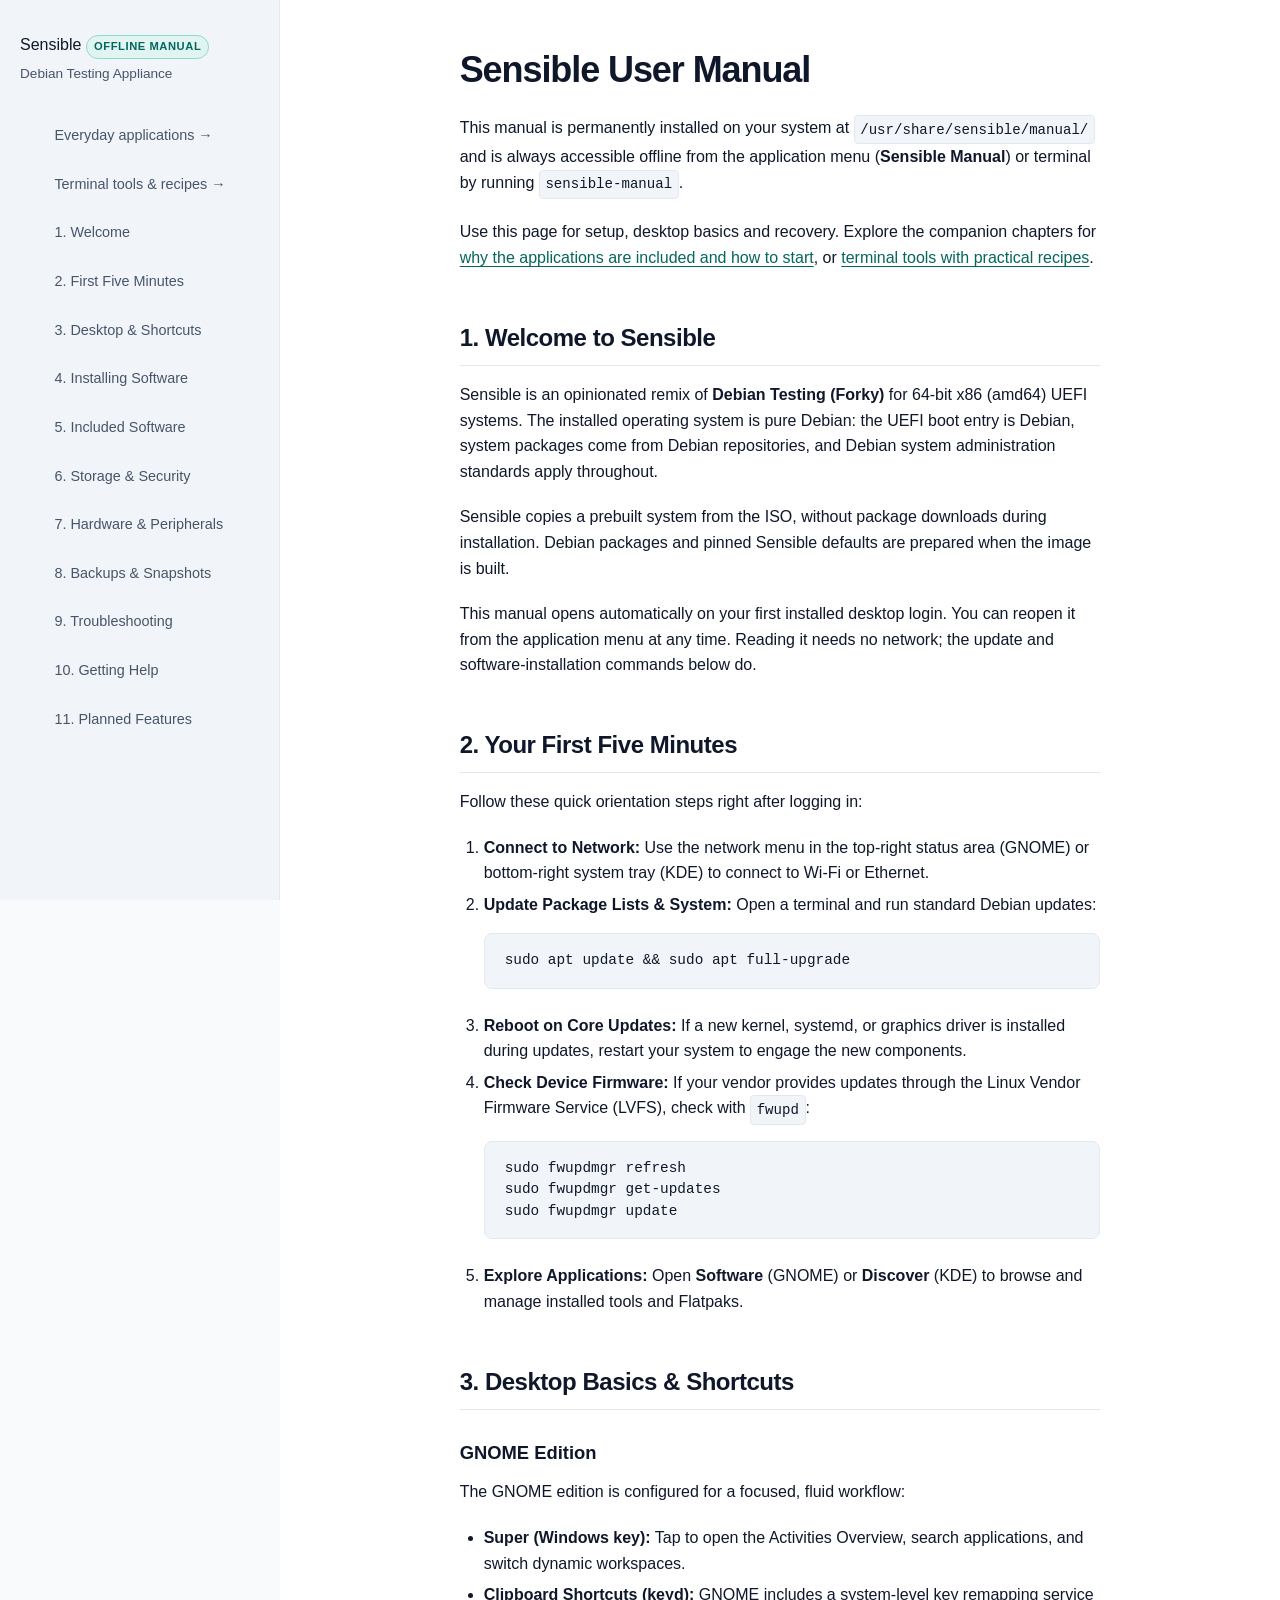
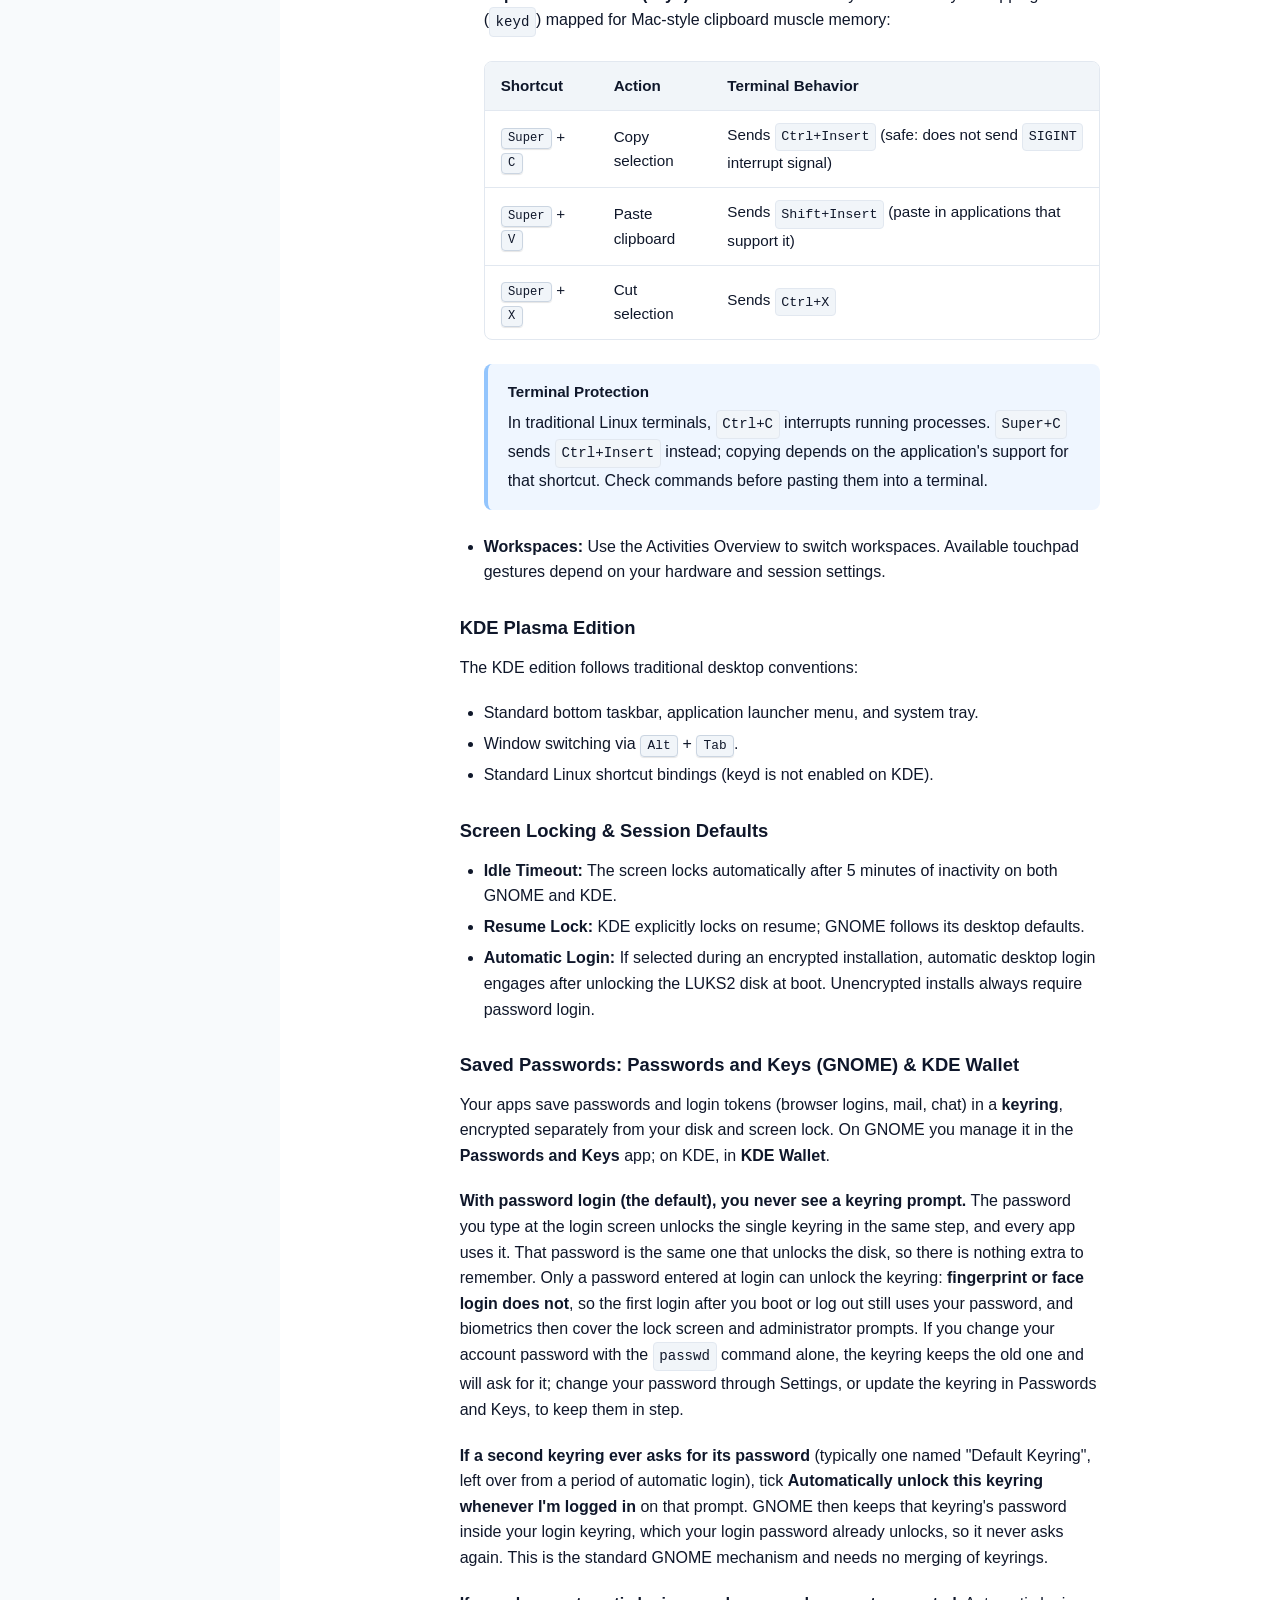
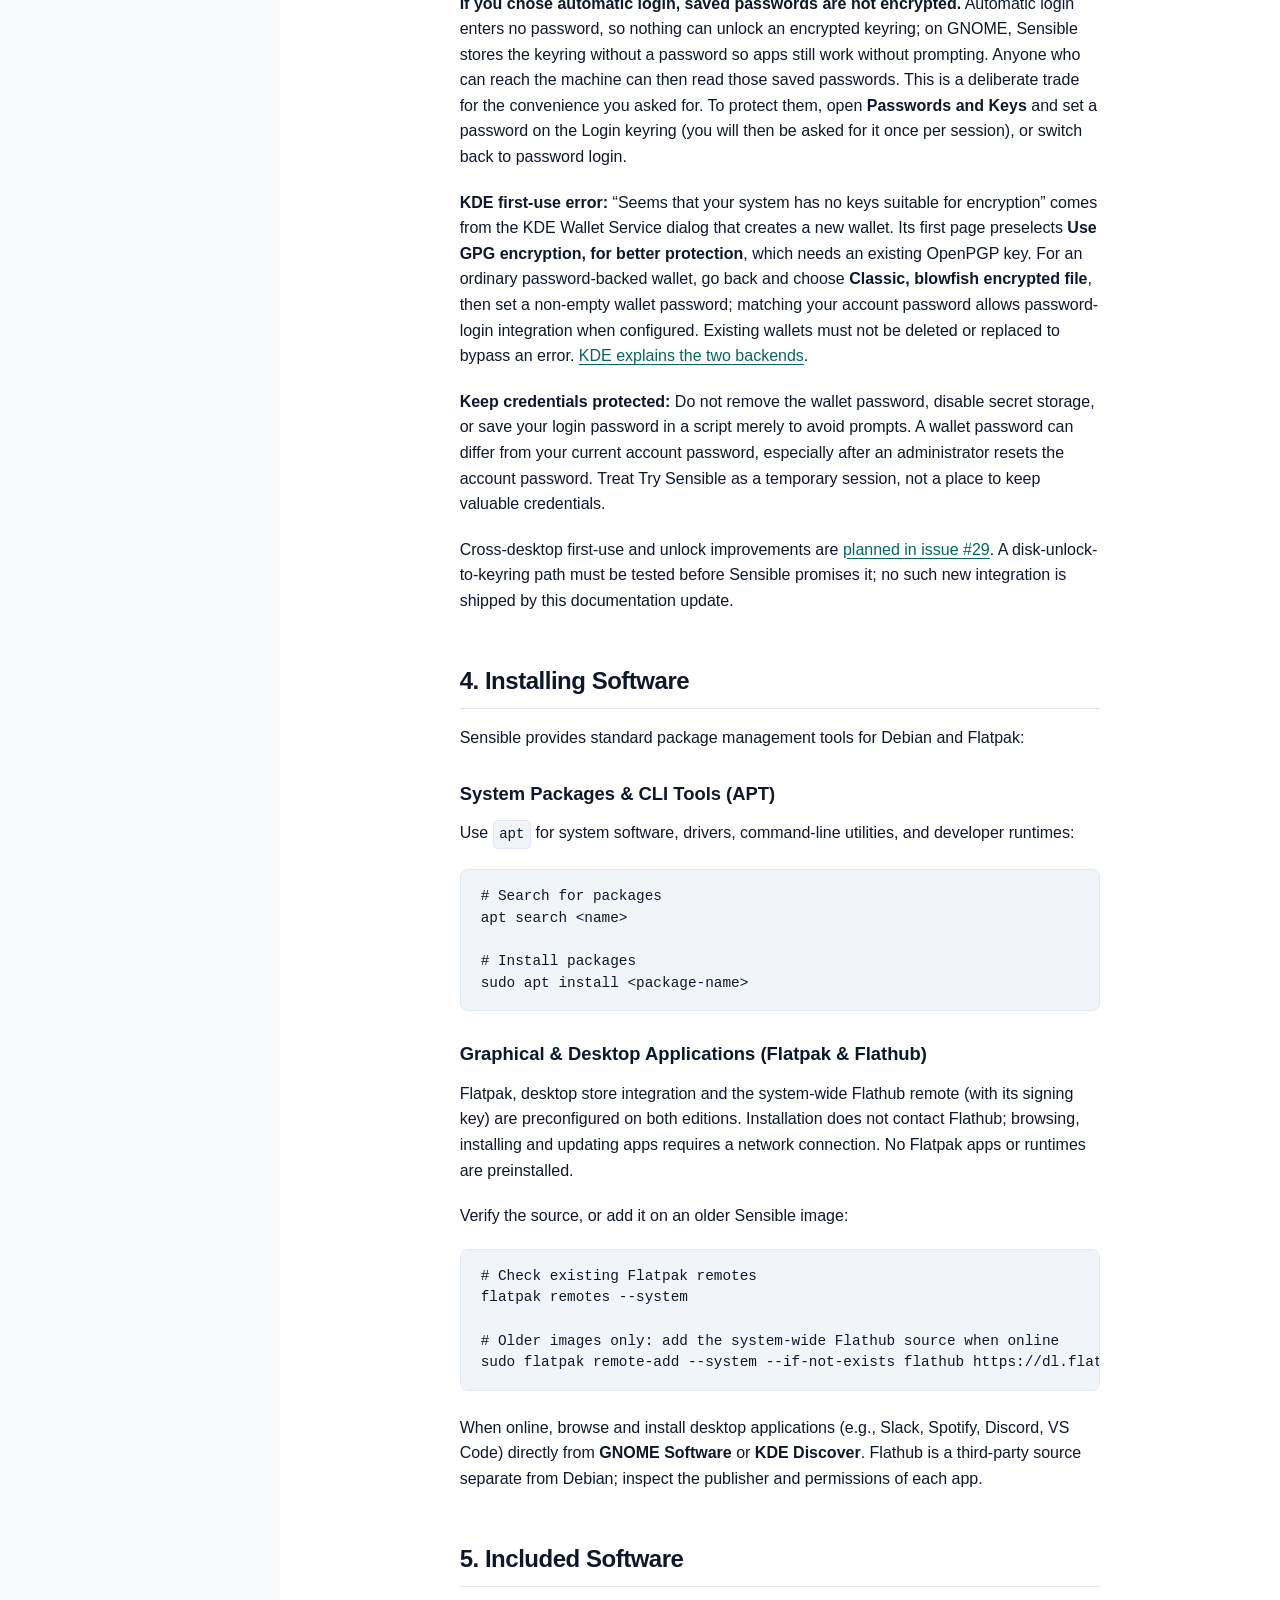
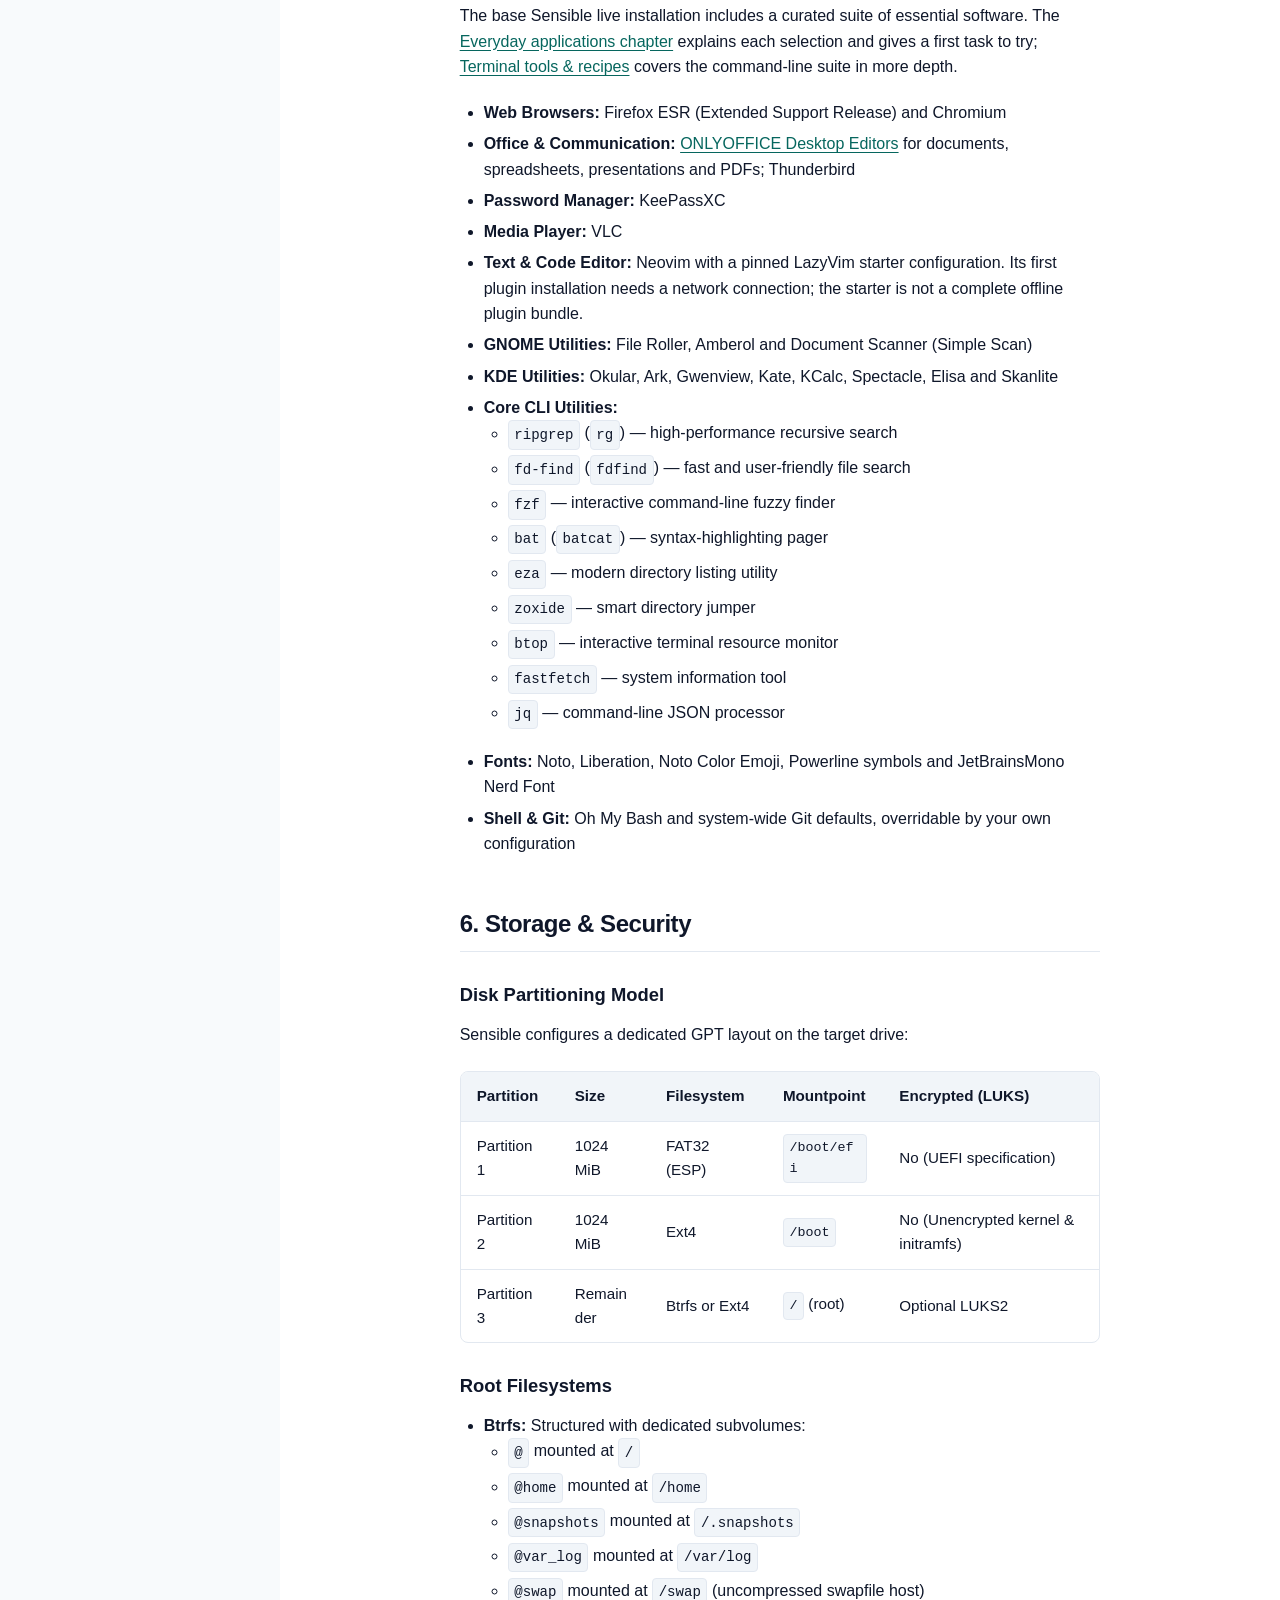
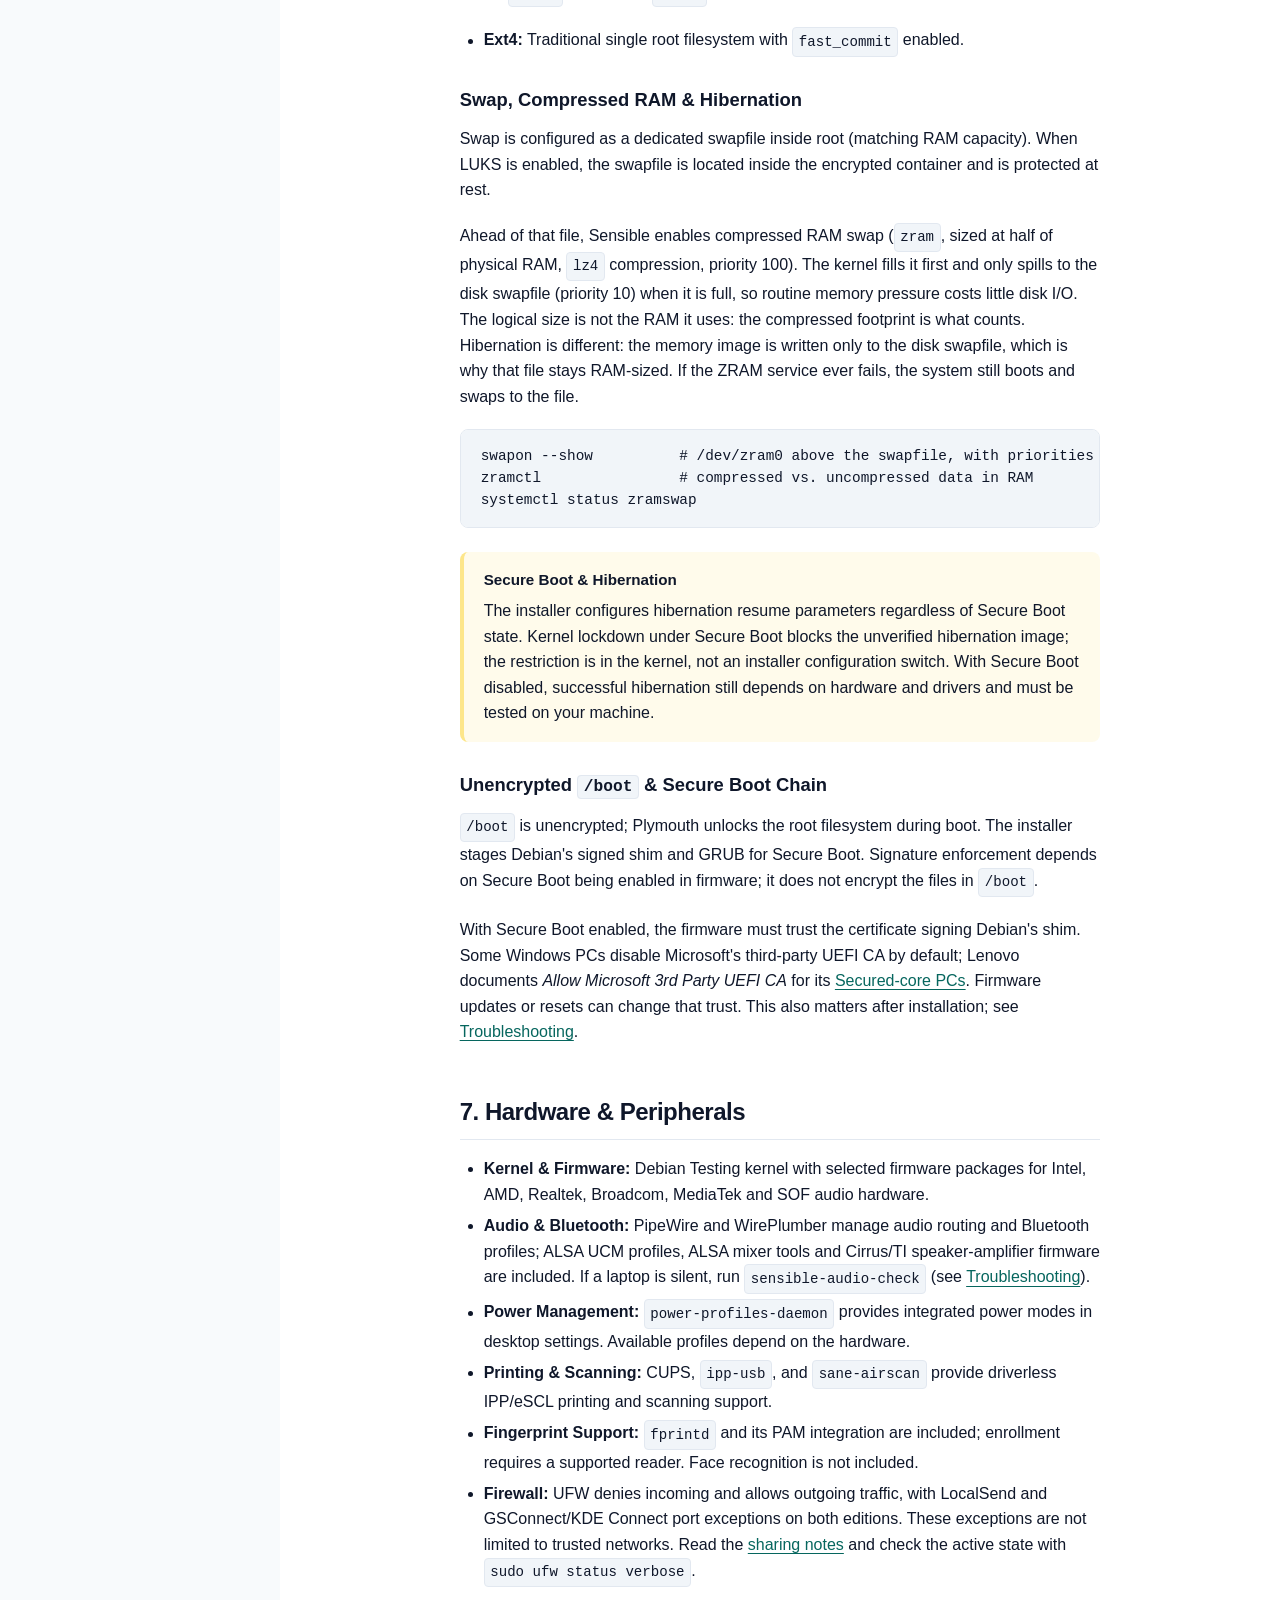
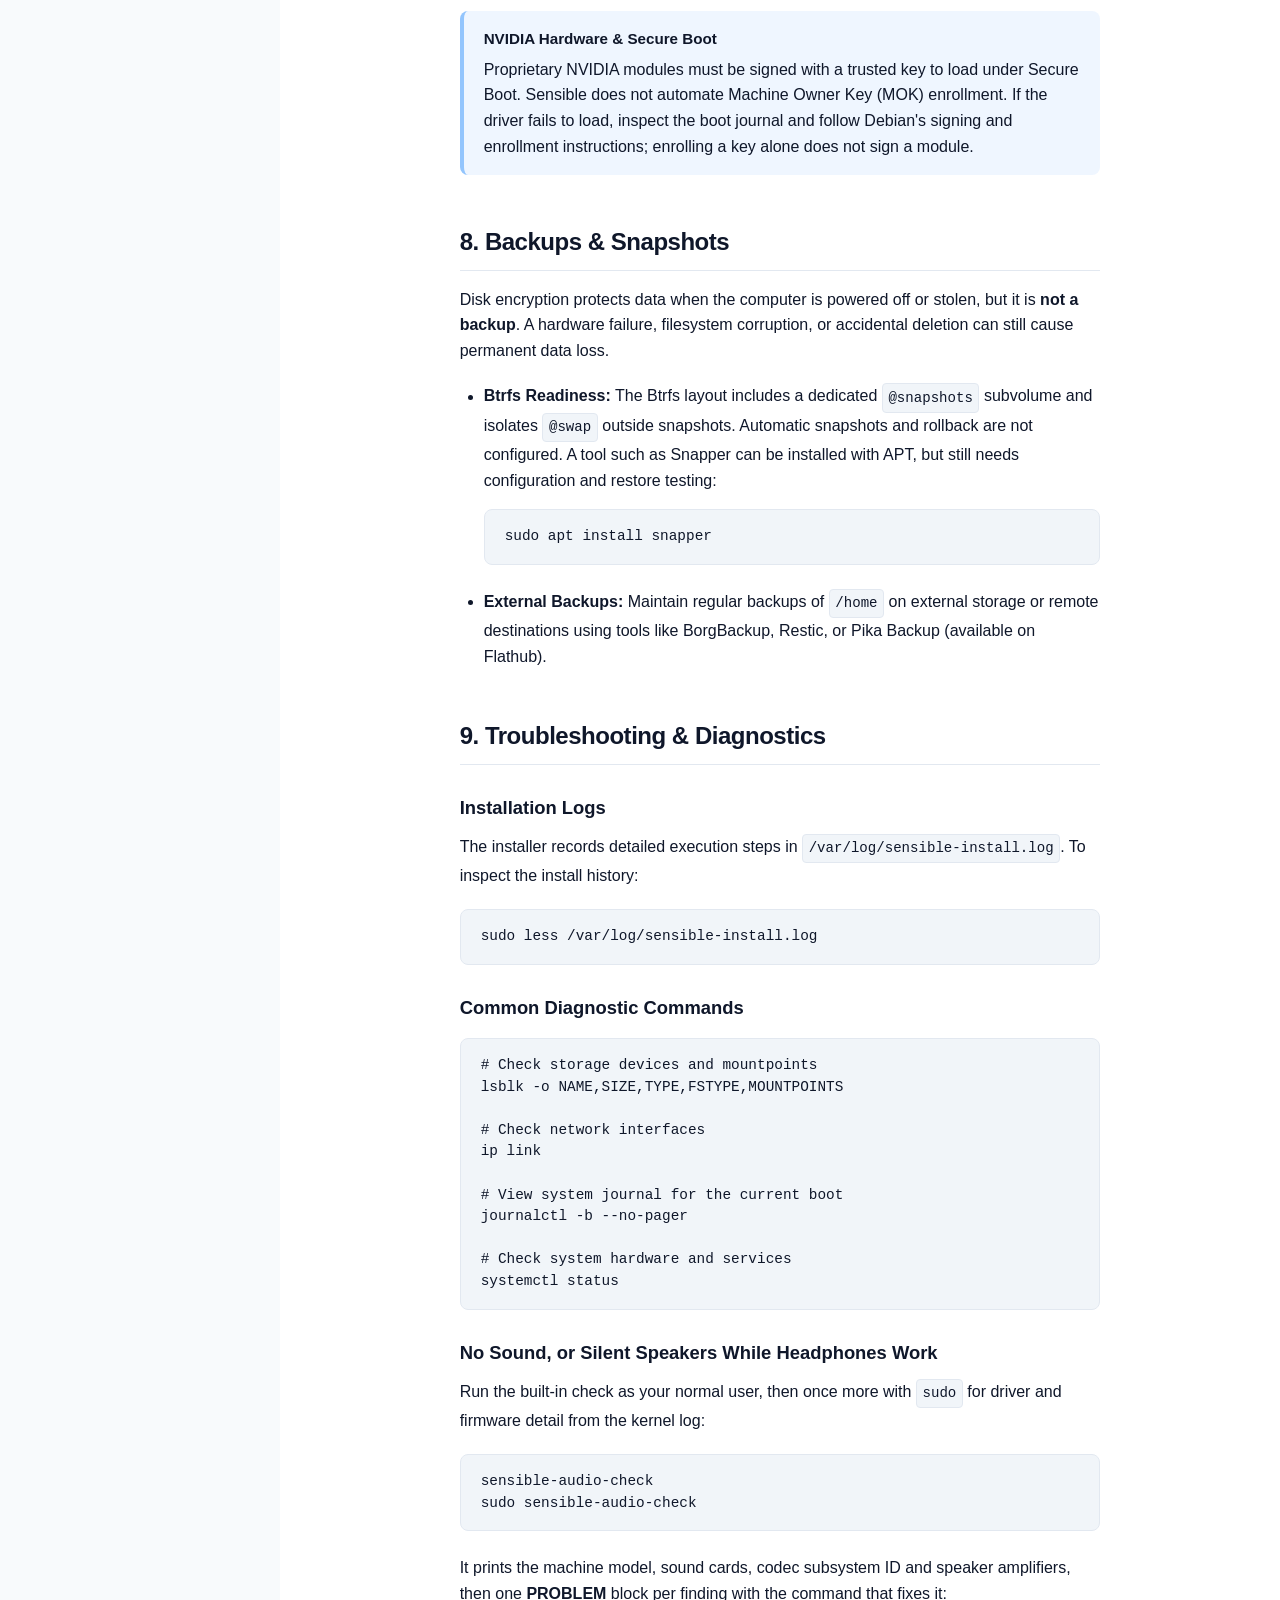
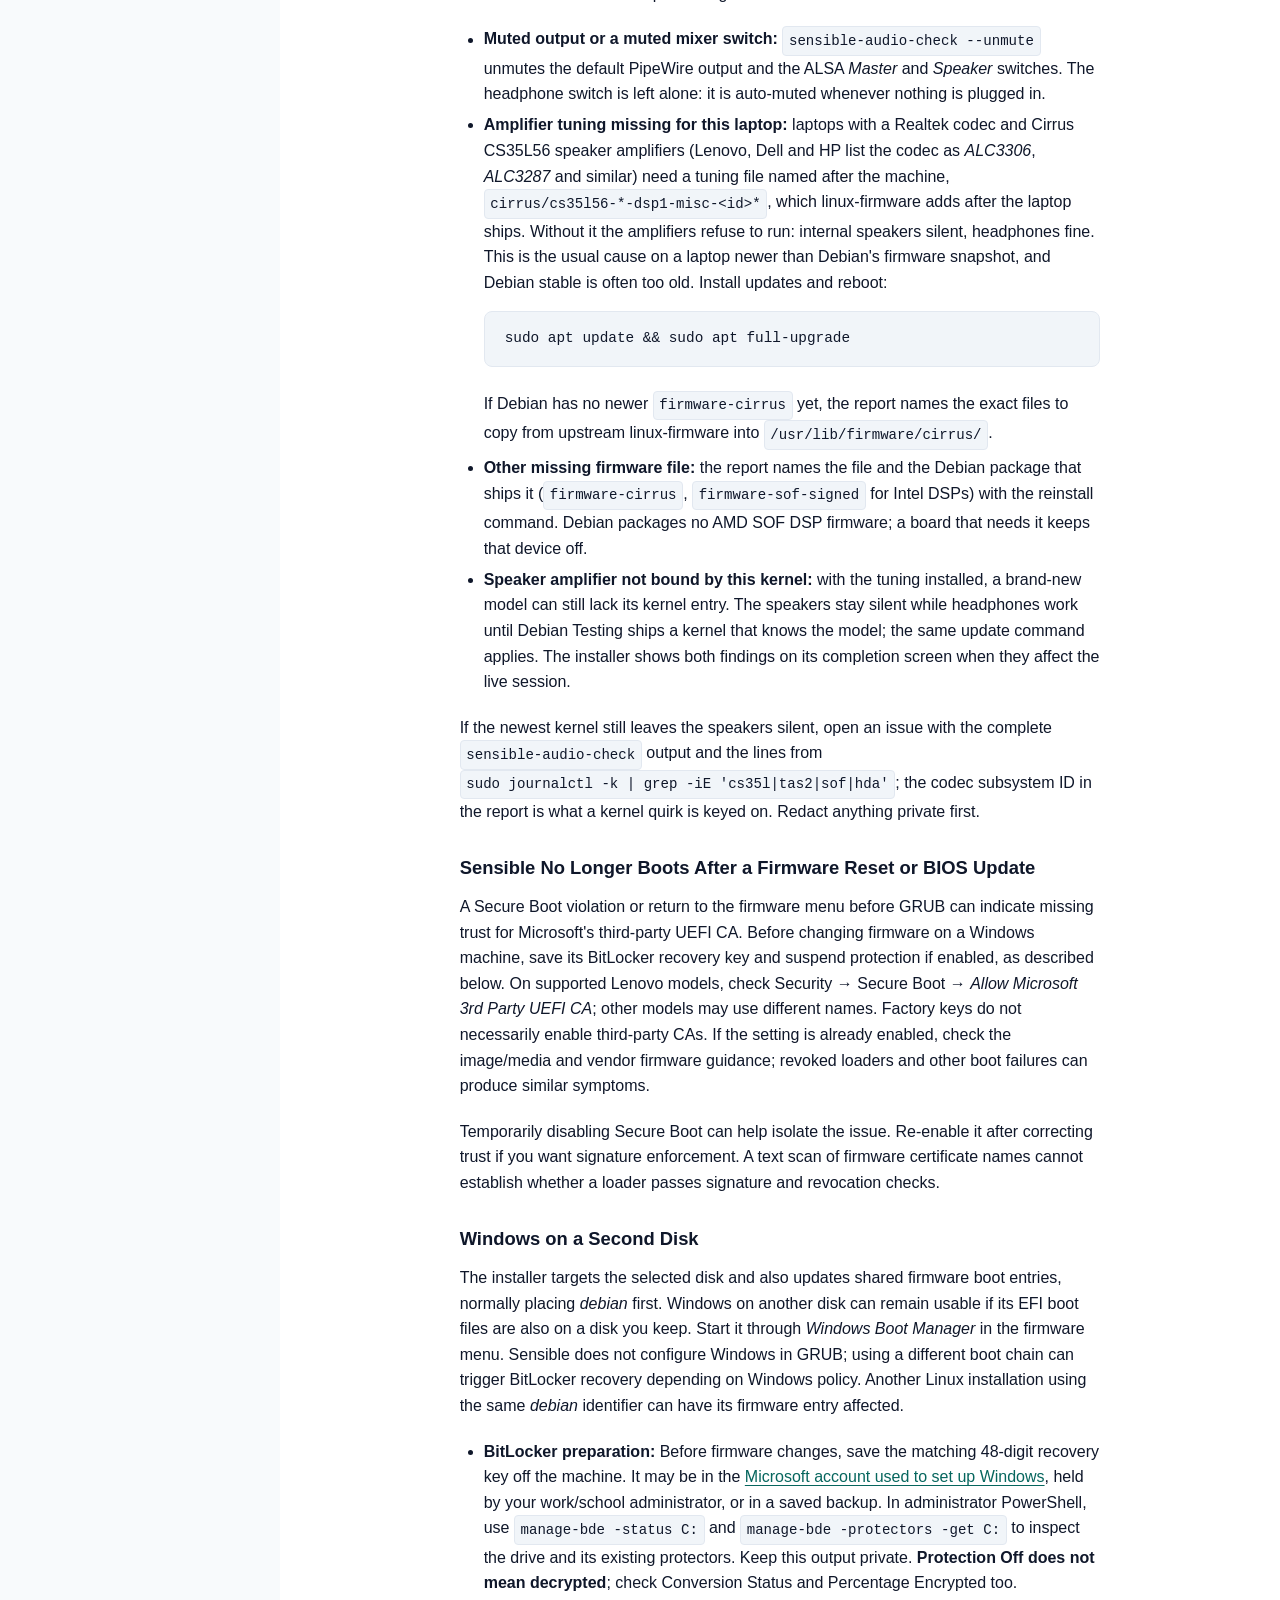
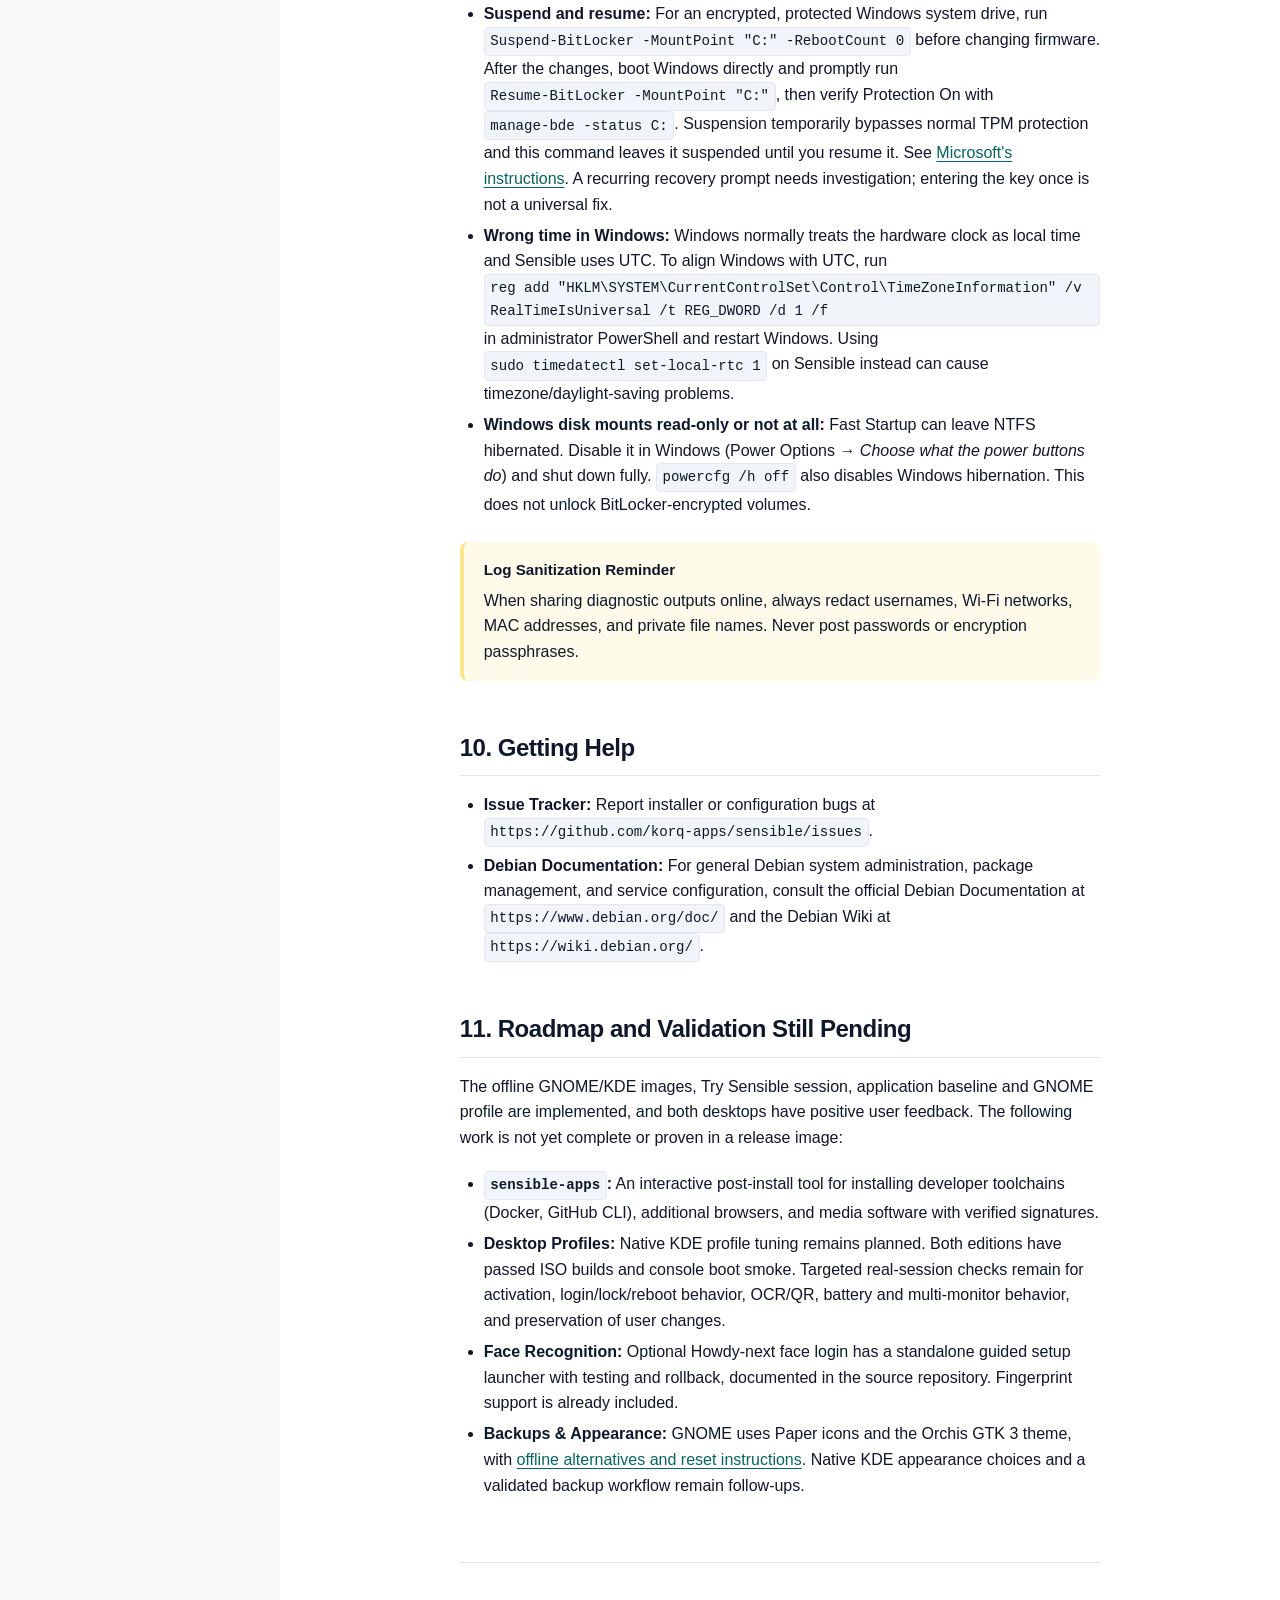
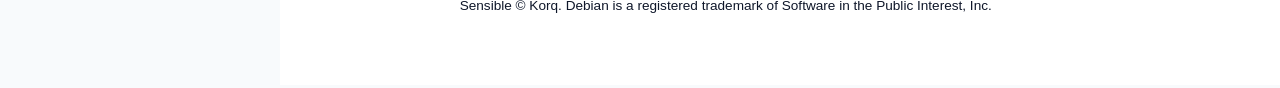
==== manual/index.html @ 0040352f "docs(keyring): document the auto-unlock flag, name the app Passwords and Keys Refines the keyring gu" ====
<!DOCTYPE html>
<html lang="en">
<head>
  <meta charset="UTF-8">
  <meta name="viewport" content="width=device-width, initial-scale=1.0">
  <title>Sensible User Manual</title>
  <link rel="stylesheet" href="manual.css">
</head>
<body>
  <a href="#main" class="skip-link">Skip to main content</a>

  <div class="app-container">
    <aside class="sidebar" aria-label="Documentation Navigation">
      <div class="brand">
        <div class="brand-title">
          <span>Sensible</span>
          <span class="brand-badge">Offline Manual</span>
        </div>
        <div class="brand-subtitle">Debian Testing Appliance</div>
      </div>

      <nav aria-label="Table of Contents">
        <ul class="nav-list">
          <li><a href="applications.html" class="nav-link">Everyday applications →</a></li>
          <li><a href="terminal-tools.html" class="nav-link">Terminal tools &amp; recipes →</a></li>
          <li><a href="#welcome" class="nav-link">1. Welcome</a></li>
          <li><a href="#first-five-minutes" class="nav-link">2. First Five Minutes</a></li>
          <li><a href="#desktop-basics" class="nav-link">3. Desktop &amp; Shortcuts</a></li>
          <li><a href="#installing-software" class="nav-link">4. Installing Software</a></li>
          <li><a href="#included-software" class="nav-link">5. Included Software</a></li>
          <li><a href="#storage-security" class="nav-link">6. Storage &amp; Security</a></li>
          <li><a href="#hardware" class="nav-link">7. Hardware &amp; Peripherals</a></li>
          <li><a href="#backups-recovery" class="nav-link">8. Backups &amp; Snapshots</a></li>
          <li><a href="#troubleshooting" class="nav-link">9. Troubleshooting</a></li>
          <li><a href="#getting-help" class="nav-link">10. Getting Help</a></li>
          <li><a href="#planned-features" class="nav-link">11. Planned Features</a></li>
        </ul>
      </nav>
    </aside>

    <div class="content-wrapper">
      <main id="main" class="content-main" tabindex="-1">
        <header>
          <h1>Sensible User Manual</h1>
          <p>This manual is permanently installed on your system at <code>/usr/share/sensible/manual/</code> and is always accessible offline from the application menu (<strong>Sensible Manual</strong>) or terminal by running <code>sensible-manual</code>.</p>
          <p>Use this page for setup, desktop basics and recovery. Explore the companion chapters for <a href="applications.html">why the applications are included and how to start</a>, or <a href="terminal-tools.html">terminal tools with practical recipes</a>.</p>
        </header>

        <section id="welcome">
          <h2>1. Welcome to Sensible</h2>
          <p>Sensible is an opinionated remix of <strong>Debian Testing (Forky)</strong> for 64-bit x86 (amd64) UEFI systems. The installed operating system is pure Debian: the UEFI boot entry is Debian, system packages come from Debian repositories, and Debian system administration standards apply throughout.</p>
          <p>Sensible copies a prebuilt system from the ISO, without package downloads during installation. Debian packages and pinned Sensible defaults are prepared when the image is built.</p>
          <p>This manual opens automatically on your first installed desktop login. You can reopen it from the application menu at any time. Reading it needs no network; the update and software-installation commands below do.</p>
        </section>

        <section id="first-five-minutes">
          <h2>2. Your First Five Minutes</h2>
          <p>Follow these quick orientation steps right after logging in:</p>
          <ol>
            <li><strong>Connect to Network:</strong> Use the network menu in the top-right status area (GNOME) or bottom-right system tray (KDE) to connect to Wi-Fi or Ethernet.</li>
            <li><strong>Update Package Lists &amp; System:</strong> Open a terminal and run standard Debian updates:
              <pre><code>sudo apt update &amp;&amp; sudo apt full-upgrade</code></pre>
            </li>
            <li><strong>Reboot on Core Updates:</strong> If a new kernel, systemd, or graphics driver is installed during updates, restart your system to engage the new components.</li>
            <li><strong>Check Device Firmware:</strong> If your vendor provides updates through the Linux Vendor Firmware Service (LVFS), check with <code>fwupd</code>:
              <pre><code>sudo fwupdmgr refresh
sudo fwupdmgr get-updates
sudo fwupdmgr update</code></pre>
            </li>
            <li><strong>Explore Applications:</strong> Open <strong>Software</strong> (GNOME) or <strong>Discover</strong> (KDE) to browse and manage installed tools and Flatpaks.</li>
          </ol>
        </section>

        <section id="desktop-basics">
          <h2>3. Desktop Basics &amp; Shortcuts</h2>

          <h3>GNOME Edition</h3>
          <p>The GNOME edition is configured for a focused, fluid workflow:</p>
          <ul>
            <li><strong>Super (Windows key):</strong> Tap to open the Activities Overview, search applications, and switch dynamic workspaces.</li>
            <li><strong>Clipboard Shortcuts (keyd):</strong> GNOME includes a system-level key remapping service (<code>keyd</code>) mapped for Mac-style clipboard muscle memory:
              <div class="table-container">
                <table>
                  <thead>
                    <tr>
                      <th scope="col">Shortcut</th>
                      <th scope="col">Action</th>
                      <th scope="col">Terminal Behavior</th>
                    </tr>
                  </thead>
                  <tbody>
                    <tr>
                      <td><kbd>Super</kbd> + <kbd>C</kbd></td>
                      <td>Copy selection</td>
                      <td>Sends <code>Ctrl+Insert</code> (safe: does not send <code>SIGINT</code> interrupt signal)</td>
                    </tr>
                    <tr>
                      <td><kbd>Super</kbd> + <kbd>V</kbd></td>
                      <td>Paste clipboard</td>
                      <td>Sends <code>Shift+Insert</code> (paste in applications that support it)</td>
                    </tr>
                    <tr>
                      <td><kbd>Super</kbd> + <kbd>X</kbd></td>
                      <td>Cut selection</td>
                      <td>Sends <code>Ctrl+X</code></td>
                    </tr>
                  </tbody>
                </table>
              </div>
              <div class="callout info">
                <div class="callout-title">Terminal Protection</div>
                In traditional Linux terminals, <code>Ctrl+C</code> interrupts running processes. <code>Super+C</code> sends <code>Ctrl+Insert</code> instead; copying depends on the application's support for that shortcut. Check commands before pasting them into a terminal.
              </div>
            </li>
            <li><strong>Workspaces:</strong> Use the Activities Overview to switch workspaces. Available touchpad gestures depend on your hardware and session settings.</li>
          </ul>

          <h3>KDE Plasma Edition</h3>
          <p>The KDE edition follows traditional desktop conventions:</p>
          <ul>
            <li>Standard bottom taskbar, application launcher menu, and system tray.</li>
            <li>Window switching via <kbd>Alt</kbd> + <kbd>Tab</kbd>.</li>
            <li>Standard Linux shortcut bindings (keyd is not enabled on KDE).</li>
          </ul>

          <h3>Screen Locking &amp; Session Defaults</h3>
          <ul>
            <li><strong>Idle Timeout:</strong> The screen locks automatically after 5 minutes of inactivity on both GNOME and KDE.</li>
            <li><strong>Resume Lock:</strong> KDE explicitly locks on resume; GNOME follows its desktop defaults.</li>
            <li><strong>Automatic Login:</strong> If selected during an encrypted installation, automatic desktop login engages after unlocking the LUKS2 disk at boot. Unencrypted installs always require password login.</li>
          </ul>

          <h3 id="desktop-credentials">Saved Passwords: Passwords and Keys (GNOME) &amp; KDE Wallet</h3>
          <p>Your apps save passwords and login tokens (browser logins, mail, chat) in a <strong>keyring</strong>, encrypted separately from your disk and screen lock. On GNOME you manage it in the <strong>Passwords and Keys</strong> app; on KDE, in <strong>KDE Wallet</strong>.</p>
          <p><strong>With password login (the default), you never see a keyring prompt.</strong> The password you type at the login screen unlocks the single keyring in the same step, and every app uses it. That password is the same one that unlocks the disk, so there is nothing extra to remember. Only a password entered at login can unlock the keyring: <strong>fingerprint or face login does not</strong>, so the first login after you boot or log out still uses your password, and biometrics then cover the lock screen and administrator prompts. If you change your account password with the <code>passwd</code> command alone, the keyring keeps the old one and will ask for it; change your password through Settings, or update the keyring in Passwords and Keys, to keep them in step.</p>
          <p><strong>If a second keyring ever asks for its password</strong> (typically one named "Default Keyring", left over from a period of automatic login), tick <strong>Automatically unlock this keyring whenever I'm logged in</strong> on that prompt. GNOME then keeps that keyring's password inside your login keyring, which your login password already unlocks, so it never asks again. This is the standard GNOME mechanism and needs no merging of keyrings.</p>
          <p><strong>If you chose automatic login, saved passwords are not encrypted.</strong> Automatic login enters no password, so nothing can unlock an encrypted keyring; on GNOME, Sensible stores the keyring without a password so apps still work without prompting. Anyone who can reach the machine can then read those saved passwords. This is a deliberate trade for the convenience you asked for. To protect them, open <strong>Passwords and Keys</strong> and set a password on the Login keyring (you will then be asked for it once per session), or switch back to password login.</p>
          <p><strong>KDE first-use error:</strong> “Seems that your system has no keys suitable for encryption” comes from the KDE Wallet Service dialog that creates a new wallet. Its first page preselects <strong>Use GPG encryption, for better protection</strong>, which needs an existing OpenPGP key. For an ordinary password-backed wallet, go back and choose <strong>Classic, blowfish encrypted file</strong>, then set a non-empty wallet password; matching your account password allows password-login integration when configured. Existing wallets must not be deleted or replaced to bypass an error. <a href="https://docs.kde.org/stable_kf6/en/kwalletmanager/kwalletmanager/introduction.html" target="_blank" rel="noopener noreferrer">KDE explains the two backends</a>.</p>
          <p><strong>Keep credentials protected:</strong> Do not remove the wallet password, disable secret storage, or save your login password in a script merely to avoid prompts. A wallet password can differ from your current account password, especially after an administrator resets the account password. Treat Try Sensible as a temporary session, not a place to keep valuable credentials.</p>
          <p>Cross-desktop first-use and unlock improvements are <a href="https://github.com/korq-apps/sensible/issues/29" target="_blank" rel="noopener noreferrer">planned in issue #29</a>. A disk-unlock-to-keyring path must be tested before Sensible promises it; no such new integration is shipped by this documentation update.</p>
        </section>

        <section id="installing-software">
          <h2>4. Installing Software</h2>
          <p>Sensible provides standard package management tools for Debian and Flatpak:</p>

          <h3>System Packages &amp; CLI Tools (APT)</h3>
          <p>Use <code>apt</code> for system software, drivers, command-line utilities, and developer runtimes:</p>
          <pre><code># Search for packages
apt search &lt;name&gt;

# Install packages
sudo apt install &lt;package-name&gt;</code></pre>

          <h3>Graphical &amp; Desktop Applications (Flatpak &amp; Flathub)</h3>
          <p>Flatpak, desktop store integration and the system-wide Flathub remote (with its signing key) are preconfigured on both editions. Installation does not contact Flathub; browsing, installing and updating apps requires a network connection. No Flatpak apps or runtimes are preinstalled.</p>
          <p>Verify the source, or add it on an older Sensible image:</p>
          <pre><code># Check existing Flatpak remotes
flatpak remotes --system

# Older images only: add the system-wide Flathub source when online
sudo flatpak remote-add --system --if-not-exists flathub https://dl.flathub.org/repo/flathub.flatpakrepo</code></pre>
          <p>When online, browse and install desktop applications (e.g., Slack, Spotify, Discord, VS Code) directly from <strong>GNOME Software</strong> or <strong>KDE Discover</strong>. Flathub is a third-party source separate from Debian; inspect the publisher and permissions of each app.</p>
        </section>

        <section id="included-software">
          <h2>5. Included Software</h2>
          <p>The base Sensible live installation includes a curated suite of essential software. The <a href="applications.html">Everyday applications chapter</a> explains each selection and gives a first task to try; <a href="terminal-tools.html">Terminal tools &amp; recipes</a> covers the command-line suite in more depth.</p>
          <ul>
            <li><strong>Web Browsers:</strong> Firefox ESR (Extended Support Release) and Chromium</li>
            <li><strong>Office &amp; Communication:</strong> <a href="applications.html#onlyoffice">ONLYOFFICE Desktop Editors</a> for documents, spreadsheets, presentations and PDFs; Thunderbird</li>
            <li><strong>Password Manager:</strong> KeePassXC</li>
            <li><strong>Media Player:</strong> VLC</li>
            <li><strong>Text &amp; Code Editor:</strong> Neovim with a pinned LazyVim starter configuration. Its first plugin installation needs a network connection; the starter is not a complete offline plugin bundle.</li>
            <li><strong>GNOME Utilities:</strong> File Roller, Amberol and Document Scanner (Simple Scan)</li>
            <li><strong>KDE Utilities:</strong> Okular, Ark, Gwenview, Kate, KCalc, Spectacle, Elisa and Skanlite</li>
            <li><strong>Core CLI Utilities:</strong>
              <ul>
                <li><code>ripgrep</code> (<code>rg</code>) — high-performance recursive search</li>
                <li><code>fd-find</code> (<code>fdfind</code>) — fast and user-friendly file search</li>
                <li><code>fzf</code> — interactive command-line fuzzy finder</li>
                <li><code>bat</code> (<code>batcat</code>) — syntax-highlighting pager</li>
                <li><code>eza</code> — modern directory listing utility</li>
                <li><code>zoxide</code> — smart directory jumper</li>
                <li><code>btop</code> — interactive terminal resource monitor</li>
                <li><code>fastfetch</code> — system information tool</li>
                <li><code>jq</code> — command-line JSON processor</li>
              </ul>
            </li>
            <li><strong>Fonts:</strong> Noto, Liberation, Noto Color Emoji, Powerline symbols and JetBrainsMono Nerd Font</li>
            <li><strong>Shell &amp; Git:</strong> Oh My Bash and system-wide Git defaults, overridable by your own configuration</li>
          </ul>
        </section>

        <section id="storage-security">
          <h2>6. Storage &amp; Security</h2>

          <h3>Disk Partitioning Model</h3>
          <p>Sensible configures a dedicated GPT layout on the target drive:</p>
          <div class="table-container">
            <table>
              <thead>
                <tr>
                  <th scope="col">Partition</th>
                  <th scope="col">Size</th>
                  <th scope="col">Filesystem</th>
                  <th scope="col">Mountpoint</th>
                  <th scope="col">Encrypted (LUKS)</th>
                </tr>
              </thead>
              <tbody>
                <tr>
                  <td>Partition 1</td>
                  <td>1024 MiB</td>
                  <td>FAT32 (ESP)</td>
                  <td><code>/boot/efi</code></td>
                  <td>No (UEFI specification)</td>
                </tr>
                <tr>
                  <td>Partition 2</td>
                  <td>1024 MiB</td>
                  <td>Ext4</td>
                  <td><code>/boot</code></td>
                  <td>No (Unencrypted kernel &amp; initramfs)</td>
                </tr>
                <tr>
                  <td>Partition 3</td>
                  <td>Remainder</td>
                  <td>Btrfs or Ext4</td>
                  <td><code>/</code> (root)</td>
                  <td>Optional LUKS2</td>
                </tr>
              </tbody>
            </table>
          </div>

          <h3>Root Filesystems</h3>
          <ul>
            <li><strong>Btrfs:</strong> Structured with dedicated subvolumes:
              <ul>
                <li><code>@</code> mounted at <code>/</code></li>
                <li><code>@home</code> mounted at <code>/home</code></li>
                <li><code>@snapshots</code> mounted at <code>/.snapshots</code></li>
                <li><code>@var_log</code> mounted at <code>/var/log</code></li>
                <li><code>@swap</code> mounted at <code>/swap</code> (uncompressed swapfile host)</li>
              </ul>
            </li>
            <li><strong>Ext4:</strong> Traditional single root filesystem with <code>fast_commit</code> enabled.</li>
          </ul>

          <h3>Swap, Compressed RAM &amp; Hibernation</h3>
          <p>Swap is configured as a dedicated swapfile inside root (matching RAM capacity). When LUKS is enabled, the swapfile is located inside the encrypted container and is protected at rest.</p>
          <p>Ahead of that file, Sensible enables compressed RAM swap (<code>zram</code>, sized at half of physical RAM, <code>lz4</code> compression, priority 100). The kernel fills it first and only spills to the disk swapfile (priority 10) when it is full, so routine memory pressure costs little disk I/O. The logical size is not the RAM it uses: the compressed footprint is what counts. Hibernation is different: the memory image is written only to the disk swapfile, which is why that file stays RAM-sized. If the ZRAM service ever fails, the system still boots and swaps to the file.</p>
          <pre><code>swapon --show          # /dev/zram0 above the swapfile, with priorities
zramctl                # compressed vs. uncompressed data in RAM
systemctl status zramswap</code></pre>
          <div class="callout warn">
            <div class="callout-title">Secure Boot &amp; Hibernation</div>
            The installer configures hibernation resume parameters regardless of Secure Boot state. Kernel lockdown under Secure Boot blocks the unverified hibernation image; the restriction is in the kernel, not an installer configuration switch. With Secure Boot disabled, successful hibernation still depends on hardware and drivers and must be tested on your machine.
          </div>

          <h3>Unencrypted <code>/boot</code> &amp; Secure Boot Chain</h3>
          <p><code>/boot</code> is unencrypted; Plymouth unlocks the root filesystem during boot. The installer stages Debian's signed shim and GRUB for Secure Boot. Signature enforcement depends on Secure Boot being enabled in firmware; it does not encrypt the files in <code>/boot</code>.</p>
          <p>With Secure Boot enabled, the firmware must trust the certificate signing Debian's shim. Some Windows PCs disable Microsoft's third-party UEFI CA by default; Lenovo documents <em>Allow Microsoft 3rd Party UEFI CA</em> for its <a href="https://download.lenovo.com/pccbbs/mobiles_pdf/Enable_Secure_Boot_for_Linux_Secured-core_PCs.pdf">Secured-core PCs</a>. Firmware updates or resets can change that trust. This also matters after installation; see <a href="#secure-boot-refused">Troubleshooting</a>.</p>
        </section>

        <section id="hardware">
          <h2>7. Hardware &amp; Peripherals</h2>
          <ul>
            <li><strong>Kernel &amp; Firmware:</strong> Debian Testing kernel with selected firmware packages for Intel, AMD, Realtek, Broadcom, MediaTek and SOF audio hardware.</li>
            <li><strong>Audio &amp; Bluetooth:</strong> PipeWire and WirePlumber manage audio routing and Bluetooth profiles; ALSA UCM profiles, ALSA mixer tools and Cirrus/TI speaker-amplifier firmware are included. If a laptop is silent, run <code>sensible-audio-check</code> (see <a href="#no-sound">Troubleshooting</a>).</li>
            <li><strong>Power Management:</strong> <code>power-profiles-daemon</code> provides integrated power modes in desktop settings. Available profiles depend on the hardware.</li>
            <li><strong>Printing &amp; Scanning:</strong> CUPS, <code>ipp-usb</code>, and <code>sane-airscan</code> provide driverless IPP/eSCL printing and scanning support.</li>
            <li><strong>Fingerprint Support:</strong> <code>fprintd</code> and its PAM integration are included; enrollment requires a supported reader. Face recognition is not included.</li>
            <li><strong>Firewall:</strong> UFW denies incoming and allows outgoing traffic, with LocalSend and GSConnect/KDE Connect port exceptions on both editions. These exceptions are not limited to trusted networks. Read the <a href="applications.html#sharing-firewall">sharing notes</a> and check the active state with <code>sudo ufw status verbose</code>.</li>
          </ul>

          <div class="callout info">
            <div class="callout-title">NVIDIA Hardware &amp; Secure Boot</div>
            Proprietary NVIDIA modules must be signed with a trusted key to load under Secure Boot. Sensible does not automate Machine Owner Key (MOK) enrollment. If the driver fails to load, inspect the boot journal and follow Debian's signing and enrollment instructions; enrolling a key alone does not sign a module.
          </div>
        </section>

        <section id="backups-recovery">
          <h2>8. Backups &amp; Snapshots</h2>
          <p>Disk encryption protects data when the computer is powered off or stolen, but it is <strong>not a backup</strong>. A hardware failure, filesystem corruption, or accidental deletion can still cause permanent data loss.</p>
          <ul>
            <li><strong>Btrfs Readiness:</strong> The Btrfs layout includes a dedicated <code>@snapshots</code> subvolume and isolates <code>@swap</code> outside snapshots. Automatic snapshots and rollback are not configured. A tool such as Snapper can be installed with APT, but still needs configuration and restore testing:
              <pre><code>sudo apt install snapper</code></pre>
            </li>
            <li><strong>External Backups:</strong> Maintain regular backups of <code>/home</code> on external storage or remote destinations using tools like BorgBackup, Restic, or Pika Backup (available on Flathub).</li>
          </ul>
        </section>

        <section id="troubleshooting">
          <h2>9. Troubleshooting &amp; Diagnostics</h2>

          <h3>Installation Logs</h3>
          <p>The installer records detailed execution steps in <code>/var/log/sensible-install.log</code>. To inspect the install history:</p>
          <pre><code>sudo less /var/log/sensible-install.log</code></pre>

          <h3>Common Diagnostic Commands</h3>
          <pre><code># Check storage devices and mountpoints
lsblk -o NAME,SIZE,TYPE,FSTYPE,MOUNTPOINTS

# Check network interfaces
ip link

# View system journal for the current boot
journalctl -b --no-pager

# Check system hardware and services
systemctl status</code></pre>

          <h3 id="no-sound">No Sound, or Silent Speakers While Headphones Work</h3>
          <p>Run the built-in check as your normal user, then once more with <code>sudo</code> for driver and firmware detail from the kernel log:</p>
          <pre><code>sensible-audio-check
sudo sensible-audio-check</code></pre>
          <p>It prints the machine model, sound cards, codec subsystem ID and speaker amplifiers, then one <strong>PROBLEM</strong> block per finding with the command that fixes it:</p>
          <ul>
            <li><strong>Muted output or a muted mixer switch:</strong> <code>sensible-audio-check --unmute</code> unmutes the default PipeWire output and the ALSA <em>Master</em> and <em>Speaker</em> switches. The headphone switch is left alone: it is auto-muted whenever nothing is plugged in.</li>
            <li><strong>Amplifier tuning missing for this laptop:</strong> laptops with a Realtek codec and Cirrus CS35L56 speaker amplifiers (Lenovo, Dell and HP list the codec as <em>ALC3306</em>, <em>ALC3287</em> and similar) need a tuning file named after the machine, <code>cirrus/cs35l56-*-dsp1-misc-&lt;id&gt;*</code>, which linux-firmware adds after the laptop ships. Without it the amplifiers refuse to run: internal speakers silent, headphones fine. This is the usual cause on a laptop newer than Debian's firmware snapshot, and Debian stable is often too old. Install updates and reboot:
              <pre><code>sudo apt update &amp;&amp; sudo apt full-upgrade</code></pre>
              If Debian has no newer <code>firmware-cirrus</code> yet, the report names the exact files to copy from upstream linux-firmware into <code>/usr/lib/firmware/cirrus/</code>.</li>
            <li><strong>Other missing firmware file:</strong> the report names the file and the Debian package that ships it (<code>firmware-cirrus</code>, <code>firmware-sof-signed</code> for Intel DSPs) with the reinstall command. Debian packages no AMD SOF DSP firmware; a board that needs it keeps that device off.</li>
            <li><strong>Speaker amplifier not bound by this kernel:</strong> with the tuning installed, a brand-new model can still lack its kernel entry. The speakers stay silent while headphones work until Debian Testing ships a kernel that knows the model; the same update command applies. The installer shows both findings on its completion screen when they affect the live session.</li>
          </ul>
          <p>If the newest kernel still leaves the speakers silent, open an issue with the complete <code>sensible-audio-check</code> output and the lines from <code>sudo journalctl -k | grep -iE 'cs35l|tas2|sof|hda'</code>; the codec subsystem ID in the report is what a kernel quirk is keyed on. Redact anything private first.</p>

          <h3 id="secure-boot-refused">Sensible No Longer Boots After a Firmware Reset or BIOS Update</h3>
          <p>A Secure Boot violation or return to the firmware menu before GRUB can indicate missing trust for Microsoft's third-party UEFI CA. Before changing firmware on a Windows machine, save its BitLocker recovery key and suspend protection if enabled, as described below. On supported Lenovo models, check Security → Secure Boot → <em>Allow Microsoft 3rd Party UEFI CA</em>; other models may use different names. Factory keys do not necessarily enable third-party CAs. If the setting is already enabled, check the image/media and vendor firmware guidance; revoked loaders and other boot failures can produce similar symptoms.</p>
          <p>Temporarily disabling Secure Boot can help isolate the issue. Re-enable it after correcting trust if you want signature enforcement. A text scan of firmware certificate names cannot establish whether a loader passes signature and revocation checks.</p>

          <h3 id="windows-second-disk">Windows on a Second Disk</h3>
          <p>The installer targets the selected disk and also updates shared firmware boot entries, normally placing <em>debian</em> first. Windows on another disk can remain usable if its EFI boot files are also on a disk you keep. Start it through <em>Windows Boot Manager</em> in the firmware menu. Sensible does not configure Windows in GRUB; using a different boot chain can trigger BitLocker recovery depending on Windows policy. Another Linux installation using the same <em>debian</em> identifier can have its firmware entry affected.</p>
          <ul>
            <li><strong>BitLocker preparation:</strong> Before firmware changes, save the matching 48-digit recovery key off the machine. It may be in the <a href="https://account.microsoft.com/devices/recoverykey">Microsoft account used to set up Windows</a>, held by your work/school administrator, or in a saved backup. In administrator PowerShell, use <code>manage-bde -status C:</code> and <code>manage-bde -protectors -get C:</code> to inspect the drive and its existing protectors. Keep this output private. <strong>Protection Off does not mean decrypted</strong>; check Conversion Status and Percentage Encrypted too.</li>
            <li><strong>Suspend and resume:</strong> For an encrypted, protected Windows system drive, run <code>Suspend-BitLocker -MountPoint "C:" -RebootCount 0</code> before changing firmware. After the changes, boot Windows directly and promptly run <code>Resume-BitLocker -MountPoint "C:"</code>, then verify Protection On with <code>manage-bde -status C:</code>. Suspension temporarily bypasses normal TPM protection and this command leaves it suspended until you resume it. See <a href="https://learn.microsoft.com/en-us/troubleshoot/windows-client/windows-security/suspend-bitlocker-protection-non-microsoft-updates">Microsoft's instructions</a>. A recurring recovery prompt needs investigation; entering the key once is not a universal fix.</li>
            <li><strong>Wrong time in Windows:</strong> Windows normally treats the hardware clock as local time and Sensible uses UTC. To align Windows with UTC, run <code>reg add "HKLM\SYSTEM\CurrentControlSet\Control\TimeZoneInformation" /v RealTimeIsUniversal /t REG_DWORD /d 1 /f</code> in administrator PowerShell and restart Windows. Using <code>sudo timedatectl set-local-rtc 1</code> on Sensible instead can cause timezone/daylight-saving problems.</li>
            <li><strong>Windows disk mounts read-only or not at all:</strong> Fast Startup can leave NTFS hibernated. Disable it in Windows (Power Options → <em>Choose what the power buttons do</em>) and shut down fully. <code>powercfg /h off</code> also disables Windows hibernation. This does not unlock BitLocker-encrypted volumes.</li>
          </ul>

          <div class="callout warn">
            <div class="callout-title">Log Sanitization Reminder</div>
            When sharing diagnostic outputs online, always redact usernames, Wi-Fi networks, MAC addresses, and private file names. Never post passwords or encryption passphrases.
          </div>
        </section>

        <section id="getting-help">
          <h2>10. Getting Help</h2>
          <ul>
            <li><strong>Issue Tracker:</strong> Report installer or configuration bugs at <code>https://github.com/korq-apps/sensible/issues</code>.</li>
            <li><strong>Debian Documentation:</strong> For general Debian system administration, package management, and service configuration, consult the official Debian Documentation at <code>https://www.debian.org/doc/</code> and the Debian Wiki at <code>https://wiki.debian.org/</code>.</li>
          </ul>
        </section>

        <section id="planned-features">
          <h2>11. Roadmap and Validation Still Pending</h2>
          <p>The offline GNOME/KDE images, Try Sensible session, application baseline and GNOME profile are implemented, and both desktops have positive user feedback. The following work is not yet complete or proven in a release image:</p>
          <ul>
            <li><strong><code>sensible-apps</code>:</strong> An interactive post-install tool for installing developer toolchains (Docker, GitHub CLI), additional browsers, and media software with verified signatures.</li>
            <li><strong>Desktop Profiles:</strong> Native KDE profile tuning remains planned. Both editions have passed ISO builds and console boot smoke. Targeted real-session checks remain for activation, login/lock/reboot behavior, OCR/QR, battery and multi-monitor behavior, and preservation of user changes.</li>
            <li><strong>Face Recognition:</strong> Optional Howdy-next face login has a standalone guided setup launcher with testing and rollback, documented in the source repository. Fingerprint support is already included.</li>
            <li><strong>Backups &amp; Appearance:</strong> GNOME uses Paper icons and the Orchis GTK 3 theme, with <a href="applications.html#themes">offline alternatives and reset instructions</a>. Native KDE appearance choices and a validated backup workflow remain follow-ups.</li>
          </ul>
        </section>

        <footer>
          <p>Sensible &copy; Korq. Debian is a registered trademark of Software in the Public Interest, Inc.</p>
        </footer>
      </main>
    </div>
  </div>
</body>
</html>
---- manual/manual.css ----
/* Sensible Offline User Manual Stylesheet */
:root {
  --bg-color: #f8fafc;
  --bg-surface: #ffffff;
  --bg-sidebar: #f1f5f9;
  --bg-card: #ffffff;
  --bg-code: #f1f5f9;
  --border-color: #e2e8f0;
  --border-subtle: #cbd5e1;
  --text-main: #0f172a;
  --text-muted: #475569;
  --text-faint: #64748b;
  --brand-accent: #087f75;
  --brand-on-accent: #ffffff;
  --brand-accent-dark: #06665e;
  --brand-accent-bg: #e0f5f1;
  --brand-accent-border: #91d9ca;
  --callout-info-bg: #eff6ff;
  --callout-info-border: #93c5fd;
  --callout-warn-bg: #fffbeb;
  --callout-warn-border: #fde68a;
  --code-text: #0f172a;
  --focus-ring: #087f75;
  --max-reading-width: 72ch;
  --sidebar-width: 280px;
}

@media (prefers-color-scheme: dark) {
  :root {
    --bg-color: #0b0f19;
    --bg-surface: #111827;
    --bg-sidebar: #0f172a;
    --bg-card: #1e293b;
    --bg-code: #0f172a;
    --border-color: #1e293b;
    --border-subtle: #334155;
    --text-main: #f8fafc;
    --text-muted: #cbd5e1;
    --text-faint: #94a3b8;
    --brand-accent: #5eead4;
    --brand-on-accent: #0f172a;
    --brand-accent-dark: #99f6e4;
    --brand-accent-bg: #123a38;
    --brand-accent-border: #216a60;
    --callout-info-bg: #1e3a8a33;
    --callout-info-border: #1d4ed8;
    --callout-warn-bg: #78350f33;
    --callout-warn-border: #b45309;
    --code-text: #f1f5f9;
    --focus-ring: #5eead4;
  }
}

*, *::before, *::after {
  box-sizing: border-box;
  margin: 0;
  padding: 0;
}

html {
  font-family: -apple-system, BlinkMacSystemFont, "Segoe UI", Roboto, "Helvetica Neue", Arial, sans-serif;
  font-size: 16px;
  line-height: 1.6;
  color: var(--text-main);
  background-color: var(--bg-color);
  scroll-behavior: smooth;
}

@media (prefers-reduced-motion: reduce) {
  html {
    scroll-behavior: auto;
  }
}

body {
  min-height: 100vh;
  display: flex;
  flex-direction: column;
}

/* Accessibility: Skip Link */
.skip-link {
  position: absolute;
  top: -100px;
  left: 1rem;
  background: var(--brand-accent);
  color: var(--brand-on-accent);
  font-weight: 700;
  padding: 0.75rem 1.25rem;
  z-index: 1000;
  border-radius: 0 0 6px 6px;
  text-decoration: none;
  transition: top 0.15s ease;
}

.skip-link:focus {
  top: 0;
  outline: 3px solid var(--focus-ring);
  outline-offset: 2px;
}

/* Focus styling */
a:focus-visible,
button:focus-visible,
summary:focus-visible {
  outline: 2px solid var(--focus-ring);
  outline-offset: 2px;
  border-radius: 2px;
}

/* Layout */
.app-container {
  display: flex;
  flex: 1;
  width: 100%;
  max-width: 1440px;
  margin: 0 auto;
}

/* Sidebar Navigation */
.sidebar {
  width: var(--sidebar-width);
  background-color: var(--bg-sidebar);
  border-right: 1px solid var(--border-color);
  padding: 2rem 1.25rem;
  position: sticky;
  top: 0;
  height: 100vh;
  overflow-y: auto;
  flex-shrink: 0;
}

.brand {
  margin-bottom: 2rem;
  display: flex;
  flex-direction: column;
  gap: 0.25rem;
}

.brand-logo {
  display: block;
  width: 220px;
  max-width: 100%;
  margin-bottom: 0.5rem;
}

.brand-logo picture,
.brand-logo img {
  display: block;
  width: 100%;
  height: auto;
}

.brand-badge {
  align-self: flex-start;
  display: inline-block;
  font-size: 0.7rem;
  font-weight: 700;
  text-transform: uppercase;
  letter-spacing: 0.05em;
  padding: 0.15rem 0.45rem;
  background-color: var(--brand-accent-bg);
  color: var(--brand-accent-dark);
  border: 1px solid var(--brand-accent-border);
  border-radius: 9999px;
}

.brand-subtitle {
  font-size: 0.85rem;
  color: var(--text-muted);
}

.nav-list {
  list-style: none;
  display: flex;
  flex-direction: column;
  gap: 0.35rem;
}

.nav-link {
  display: block;
  padding: 0.45rem 0.65rem;
  color: var(--text-muted);
  text-decoration: none;
  font-size: 0.9rem;
  font-weight: 500;
  border-radius: 6px;
  transition: color 0.15s ease, background-color 0.15s ease;
}

.nav-link:hover {
  color: var(--text-main);
  background-color: var(--bg-surface);
}

.nav-link[aria-current="page"] {
  background-color: var(--brand-accent-bg);
  color: var(--brand-accent-dark);
  font-weight: 700;
}

/* Long command names and paths must not widen a narrow reading viewport. */
p, li, td {
  overflow-wrap: anywhere;
}

p code, li code, td code {
  display: inline-block;
  max-width: 100%;
}

section, article {
  scroll-margin-top: 1.5rem;
}

/* Content Area */
.content-wrapper {
  flex: 1;
  min-width: 0;
  padding: 3rem 4rem;
  background-color: var(--bg-surface);
}

.content-main {
  max-width: var(--max-reading-width);
  margin: 0 auto;
}

/* Typography & Content Elements */
h1 {
  font-size: 2.25rem;
  font-weight: 800;
  letter-spacing: -0.03em;
  line-height: 1.2;
  margin-bottom: 1.5rem;
  color: var(--text-main);
}

h2 {
  font-size: 1.5rem;
  font-weight: 700;
  letter-spacing: -0.02em;
  margin-top: 3rem;
  margin-bottom: 1rem;
  padding-bottom: 0.5rem;
  border-bottom: 1px solid var(--border-color);
  color: var(--text-main);
}

h3 {
  font-size: 1.15rem;
  font-weight: 600;
  margin-top: 1.75rem;
  margin-bottom: 0.75rem;
  color: var(--text-main);
}

p {
  margin-bottom: 1.25rem;
  color: var(--text-main);
}

ul, ol {
  margin-bottom: 1.25rem;
  padding-left: 1.5rem;
  color: var(--text-main);
}

li {
  margin-bottom: 0.35rem;
}

a {
  color: var(--brand-accent-dark);
  text-underline-offset: 3px;
}

@media (prefers-color-scheme: dark) {
  a {
    color: var(--brand-accent);
  }
}

a:hover {
  text-decoration: underline;
}

strong {
  font-weight: 600;
}

code {
  font-family: ui-monospace, SFMono-Regular, "SF Mono", Menlo, Consolas, "Liberation Mono", monospace;
  font-size: 0.88em;
  background-color: var(--bg-code);
  color: var(--code-text);
  padding: 0.15rem 0.35rem;
  border-radius: 4px;
  border: 1px solid var(--border-color);
}

pre {
  font-family: ui-monospace, SFMono-Regular, "SF Mono", Menlo, Consolas, "Liberation Mono", monospace;
  font-size: 0.9rem;
  background-color: var(--bg-code);
  color: var(--code-text);
  padding: 1rem 1.25rem;
  border-radius: 8px;
  border: 1px solid var(--border-color);
  overflow-x: auto;
  margin: 1rem 0 1.5rem;
  line-height: 1.5;
}

pre code {
  background-color: transparent;
  padding: 0;
  border: none;
  font-size: inherit;
}

/* Callouts / Notes */
.callout {
  padding: 1rem 1.25rem;
  border-radius: 8px;
  margin: 1.5rem 0;
  border-left: 4px solid var(--border-subtle);
  background-color: var(--bg-sidebar);
}

.callout-title {
  font-weight: 700;
  font-size: 0.95rem;
  margin-bottom: 0.35rem;
  display: flex;
  align-items: center;
  gap: 0.5rem;
}

.callout.info {
  background-color: var(--callout-info-bg);
  border-left-color: var(--callout-info-border);
}

.callout.warn {
  background-color: var(--callout-warn-bg);
  border-left-color: var(--callout-warn-border);
}

/* Tables */
.table-container {
  width: 100%;
  overflow-x: auto;
  margin: 1.5rem 0;
  border: 1px solid var(--border-color);
  border-radius: 8px;
}

table {
  width: 100%;
  border-collapse: collapse;
  text-align: left;
  font-size: 0.95rem;
}

th, td {
  padding: 0.75rem 1rem;
  border-bottom: 1px solid var(--border-color);
}

th {
  background-color: var(--bg-sidebar);
  font-weight: 600;
  color: var(--text-main);
}

tr:last-child td {
  border-bottom: none;
}

/* Kbd tag */
kbd {
  font-family: ui-monospace, SFMono-Regular, "SF Mono", Menlo, Consolas, monospace;
  font-size: 0.8em;
  padding: 0.15rem 0.4rem;
  background-color: var(--bg-code);
  border: 1px solid var(--border-subtle);
  border-radius: 4px;
  box-shadow: 0 1px 1px rgba(0,0,0,0.1);
  color: var(--text-main);
  white-space: nowrap;
}

/* Footer */
footer {
  margin-top: 4rem;
  padding-top: 2rem;
  border-top: 1px solid var(--border-color);
  color: var(--text-faint);
  font-size: 0.85rem;
}

/* Responsive adjustments */
@media (max-width: 960px) {
  .app-container {
    flex-direction: column;
  }

  .sidebar {
    width: 100%;
    height: auto;
    position: static;
    border-right: none;
    border-bottom: 1px solid var(--border-color);
    padding: 1.5rem 1.25rem;
  }

  .content-wrapper {
    padding: 2rem 1.5rem;
  }
}

@media (max-width: 480px) {
  .content-wrapper {
    padding: 1.5rem 1rem;
  }

  h1 {
    font-size: 1.75rem;
  }

  h2 {
    font-size: 1.3rem;
  }
}
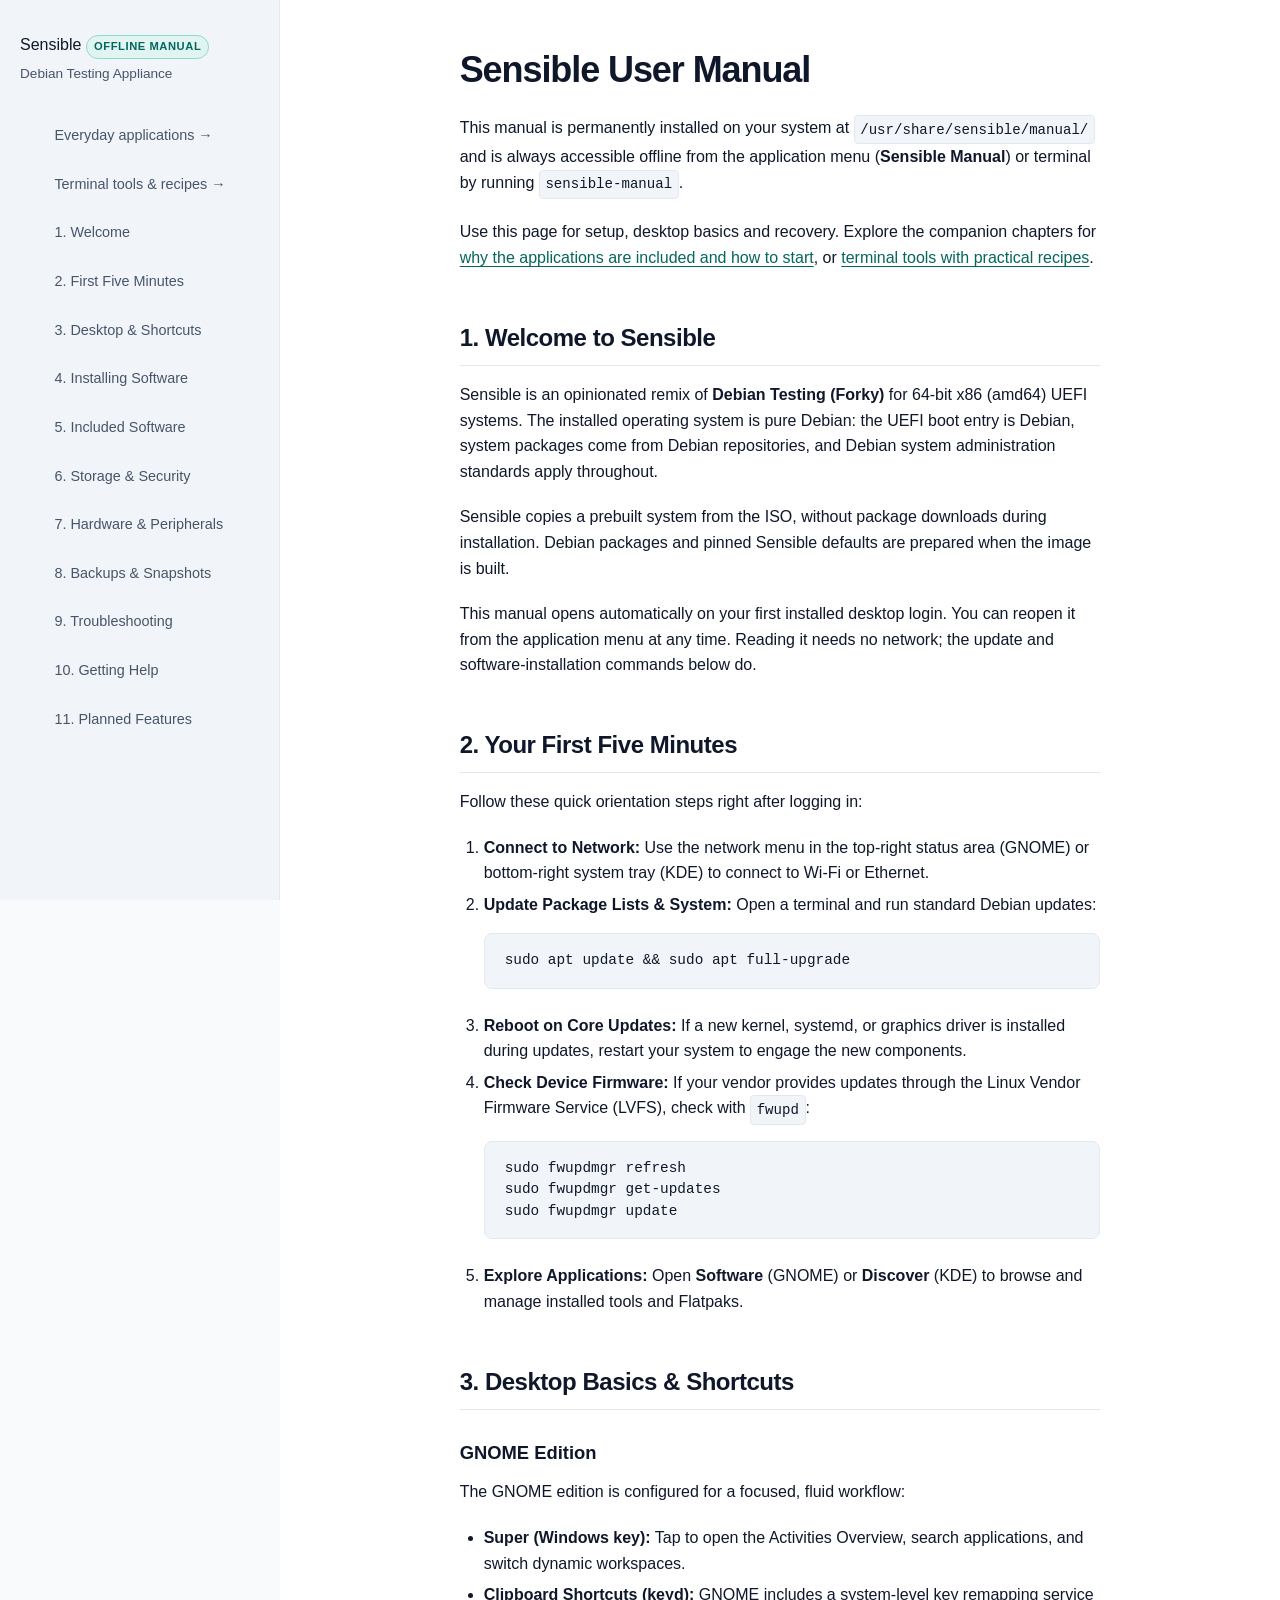
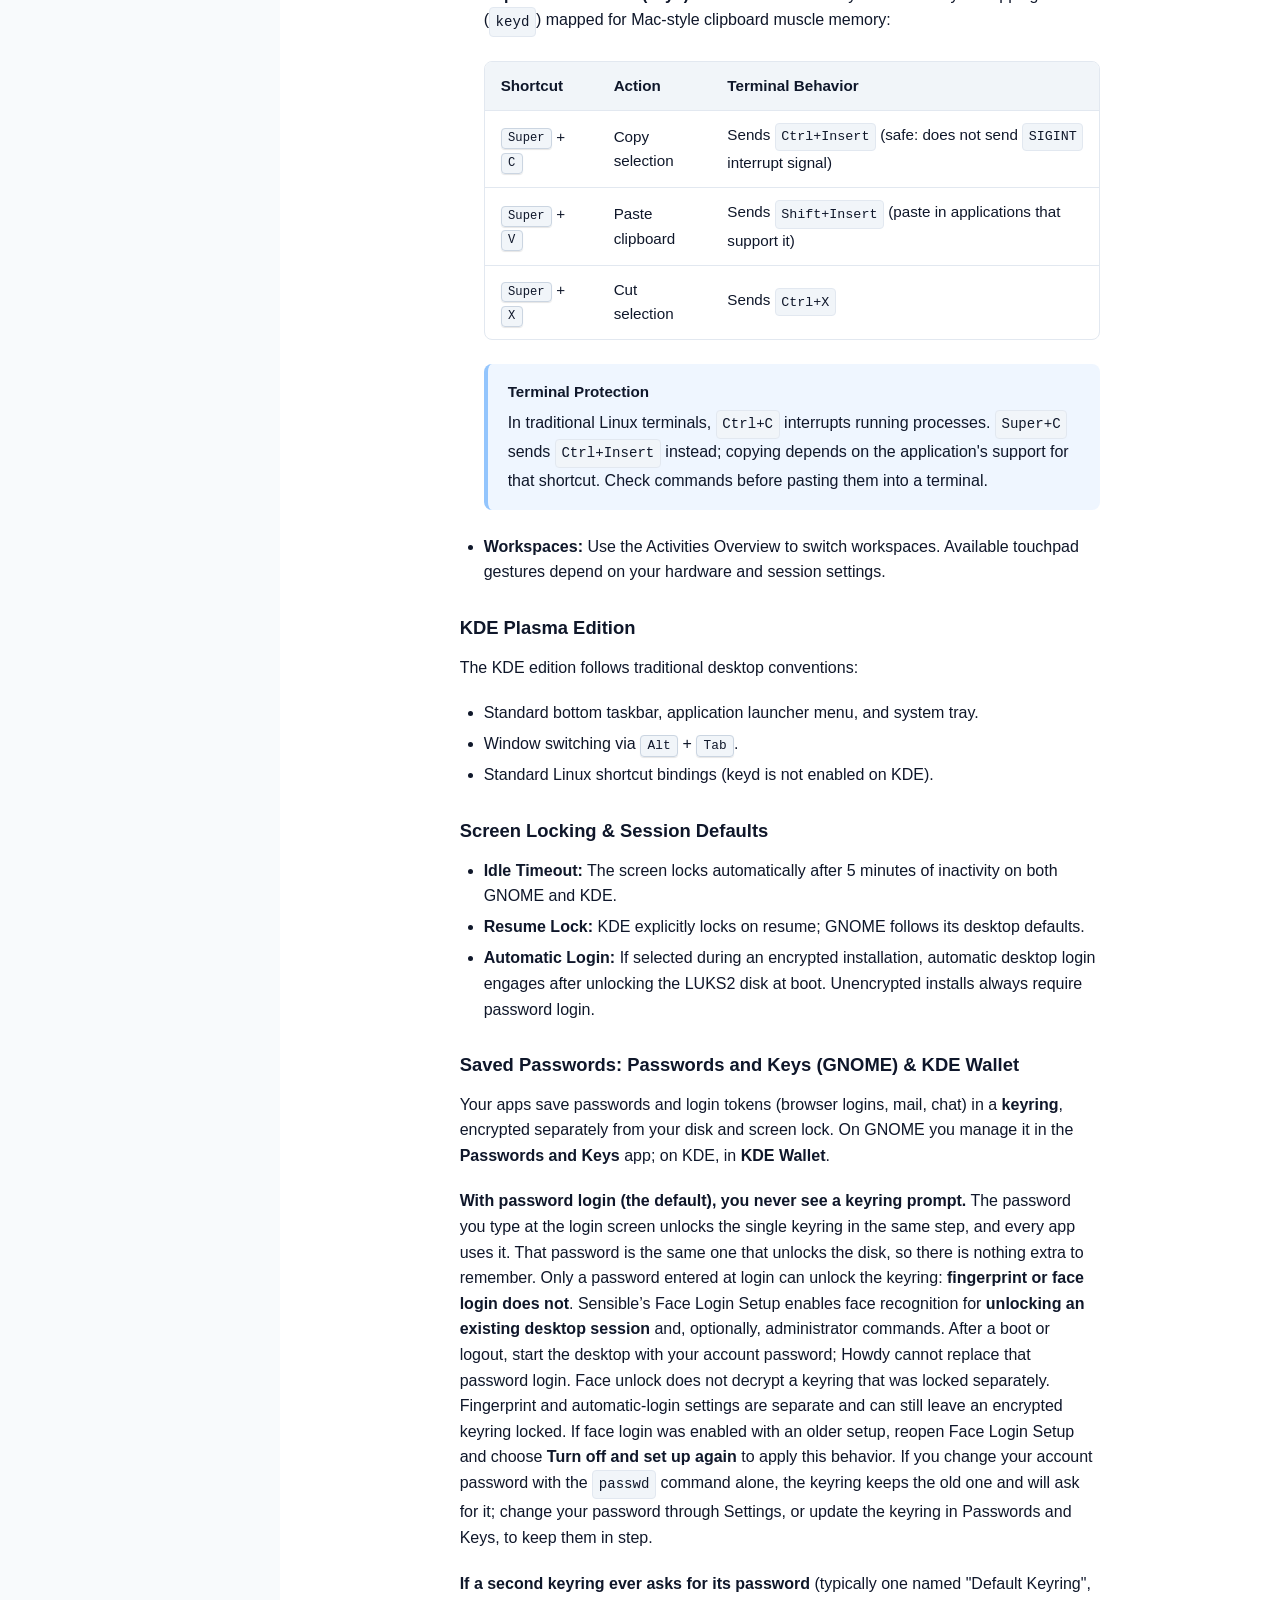
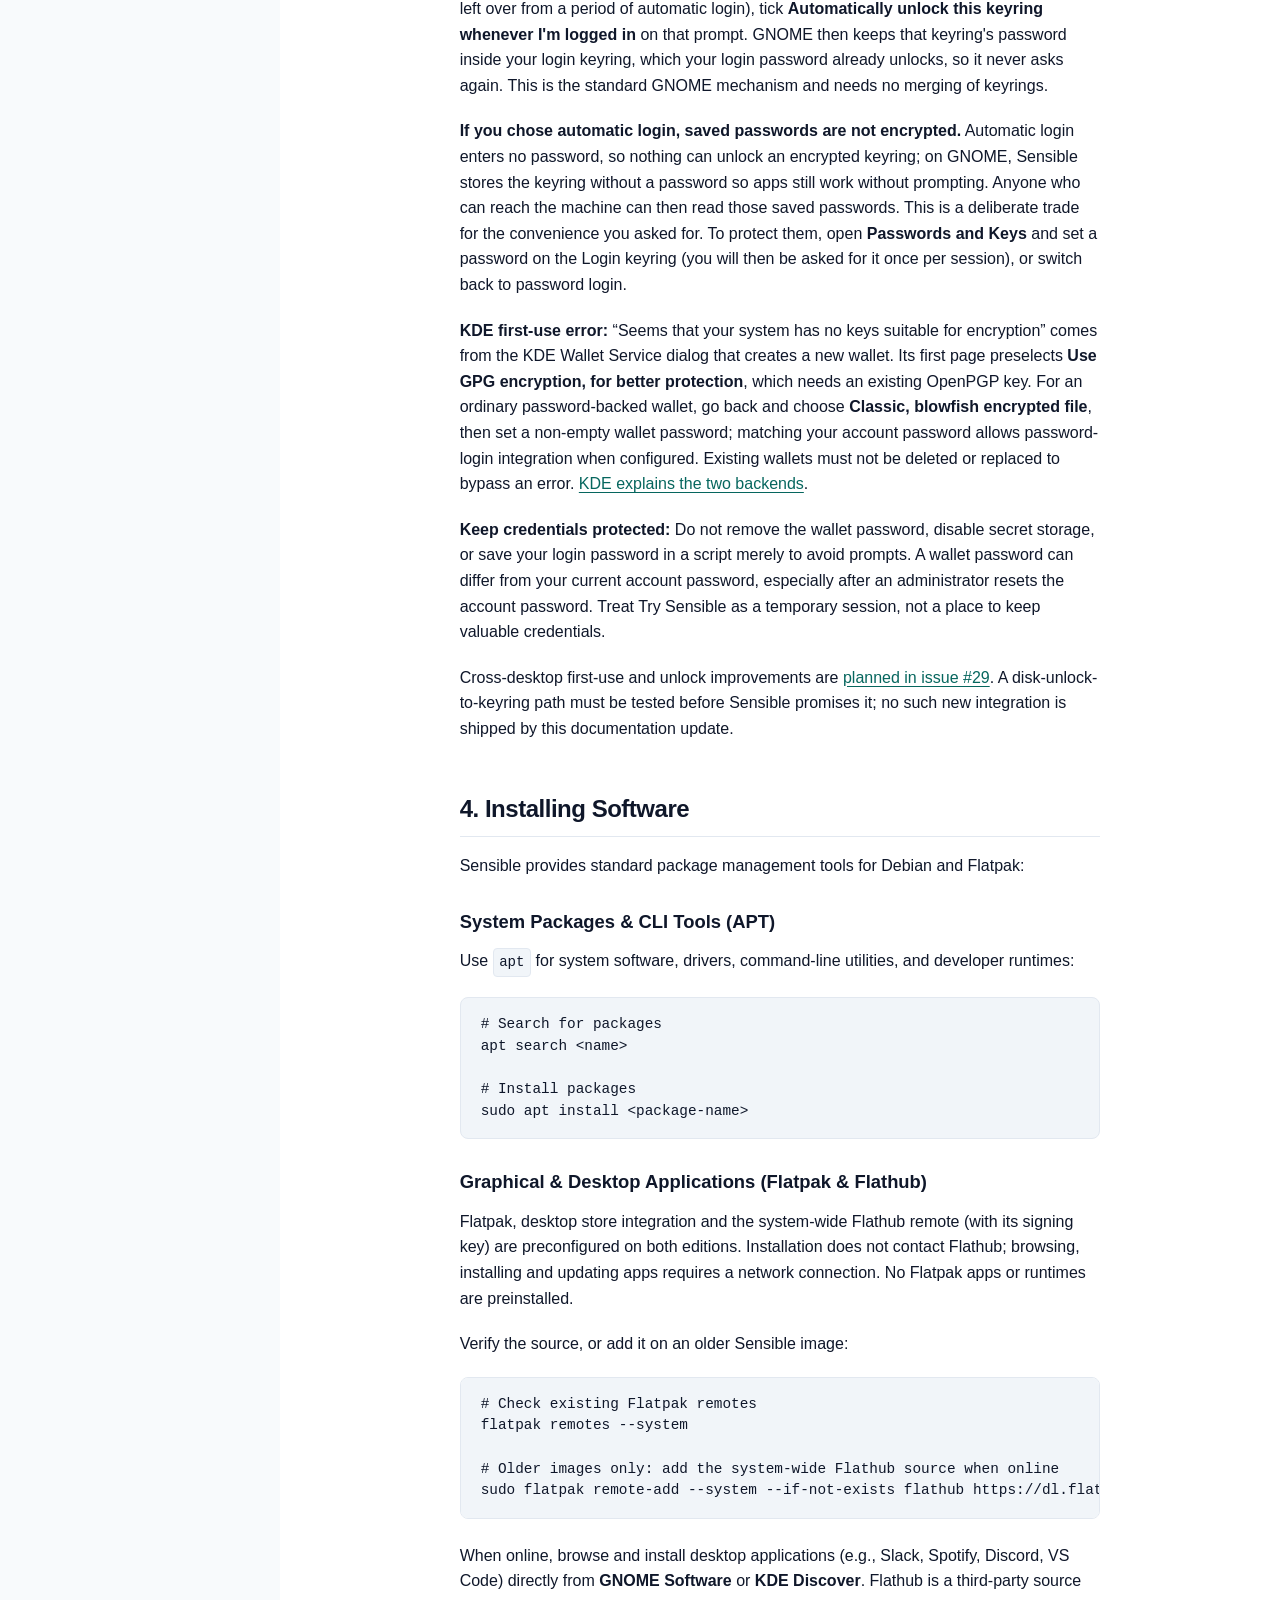
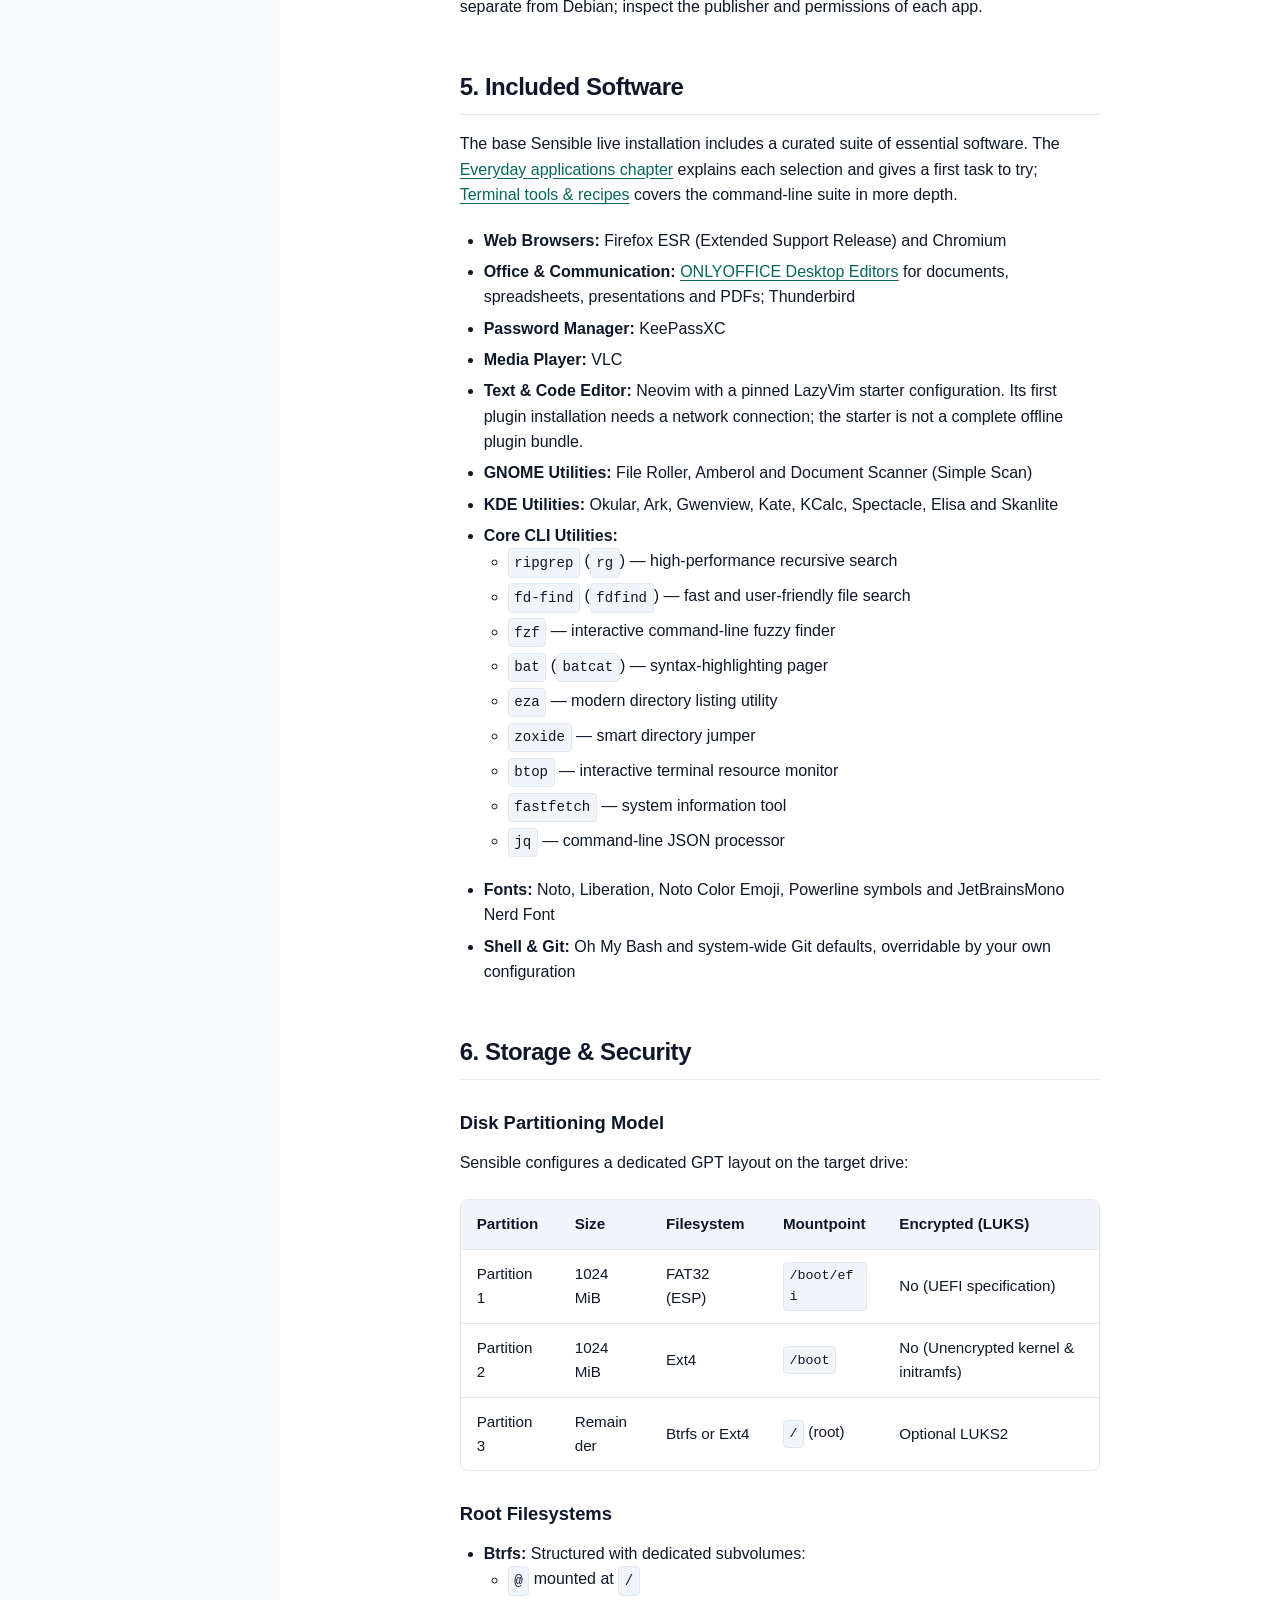
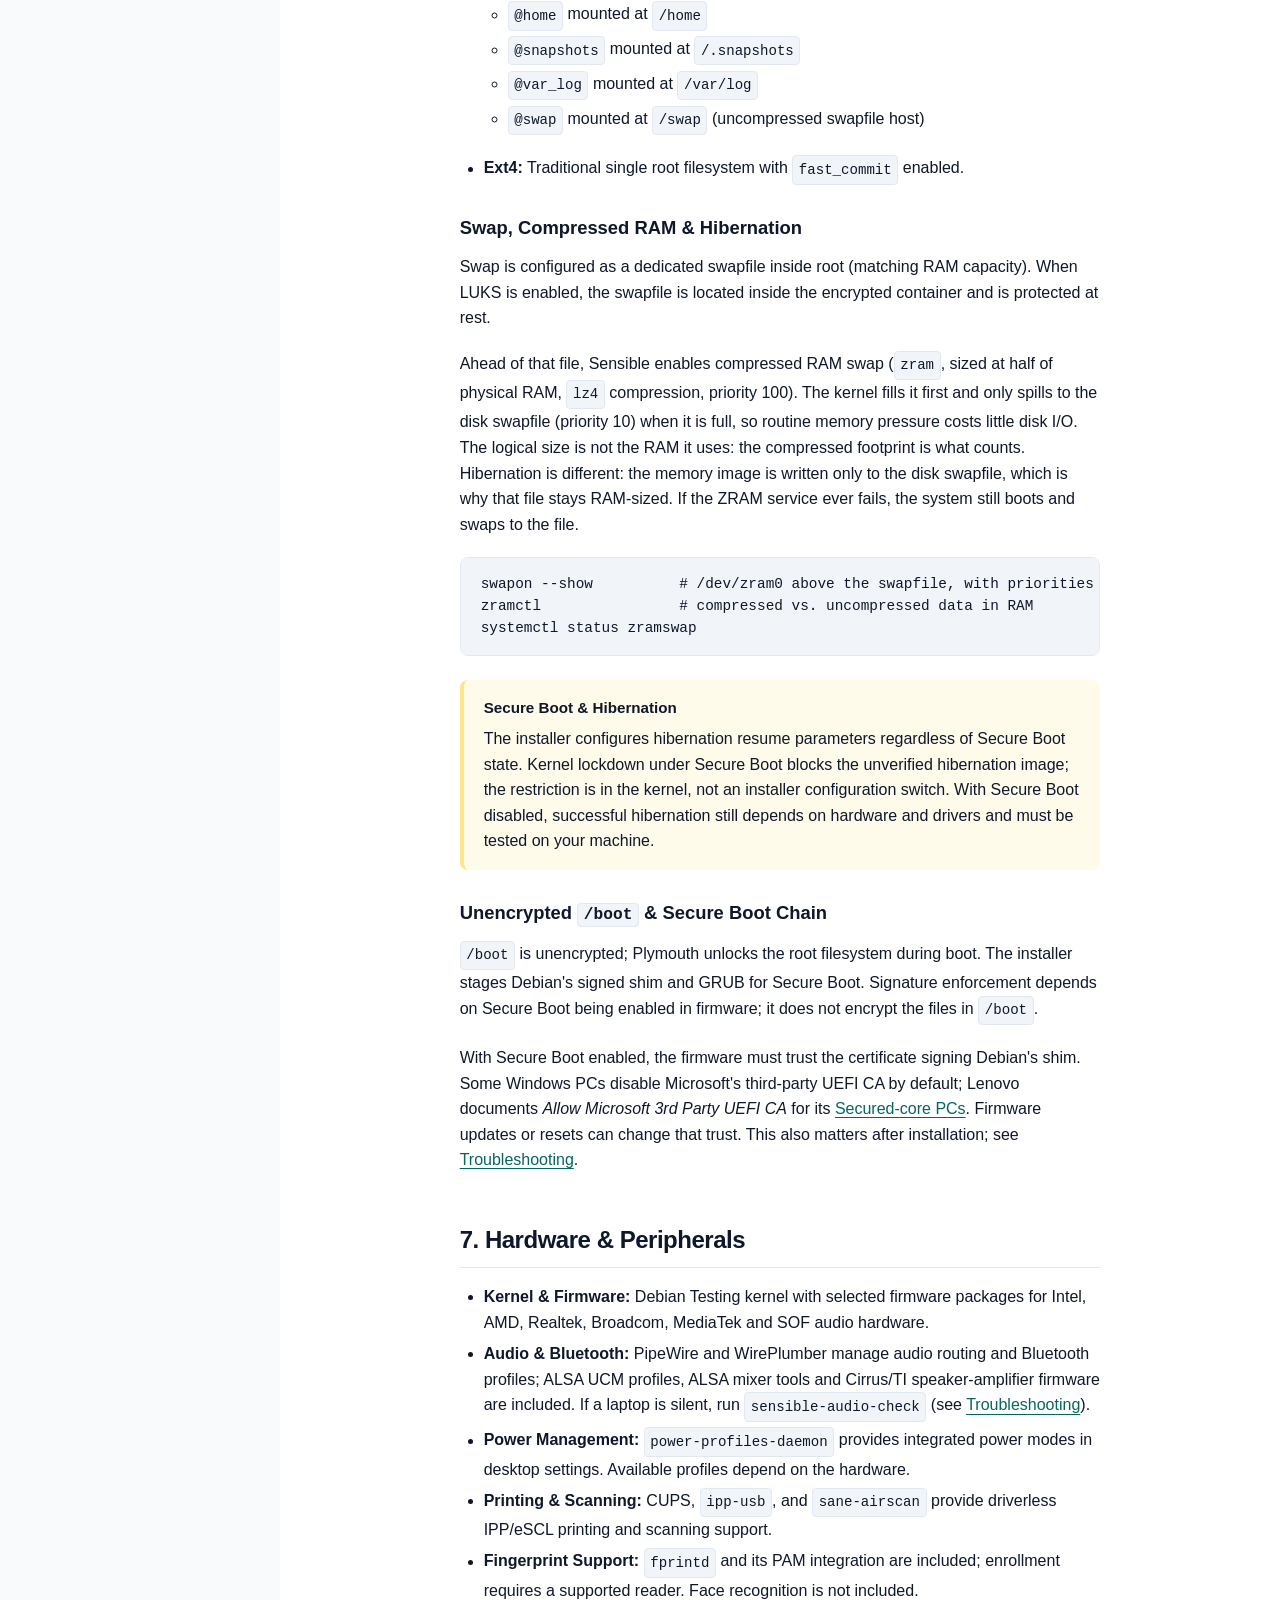
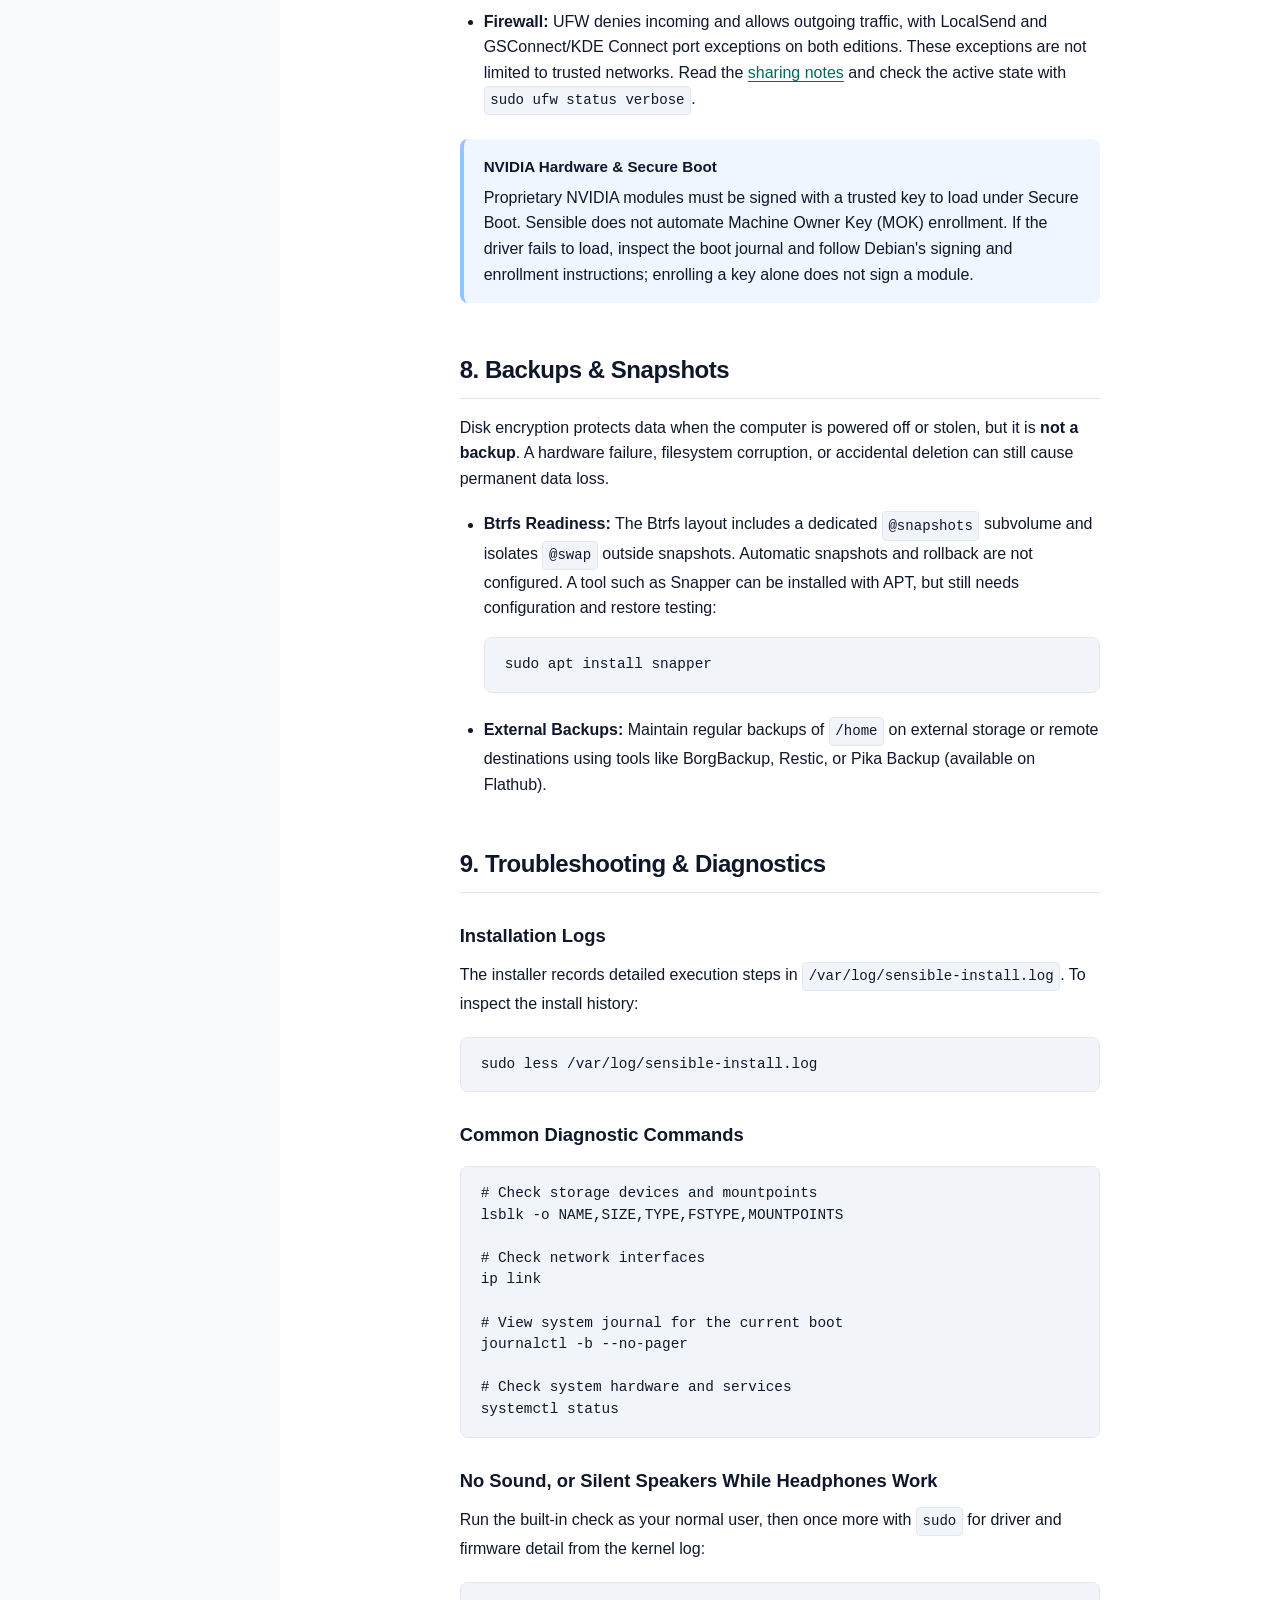
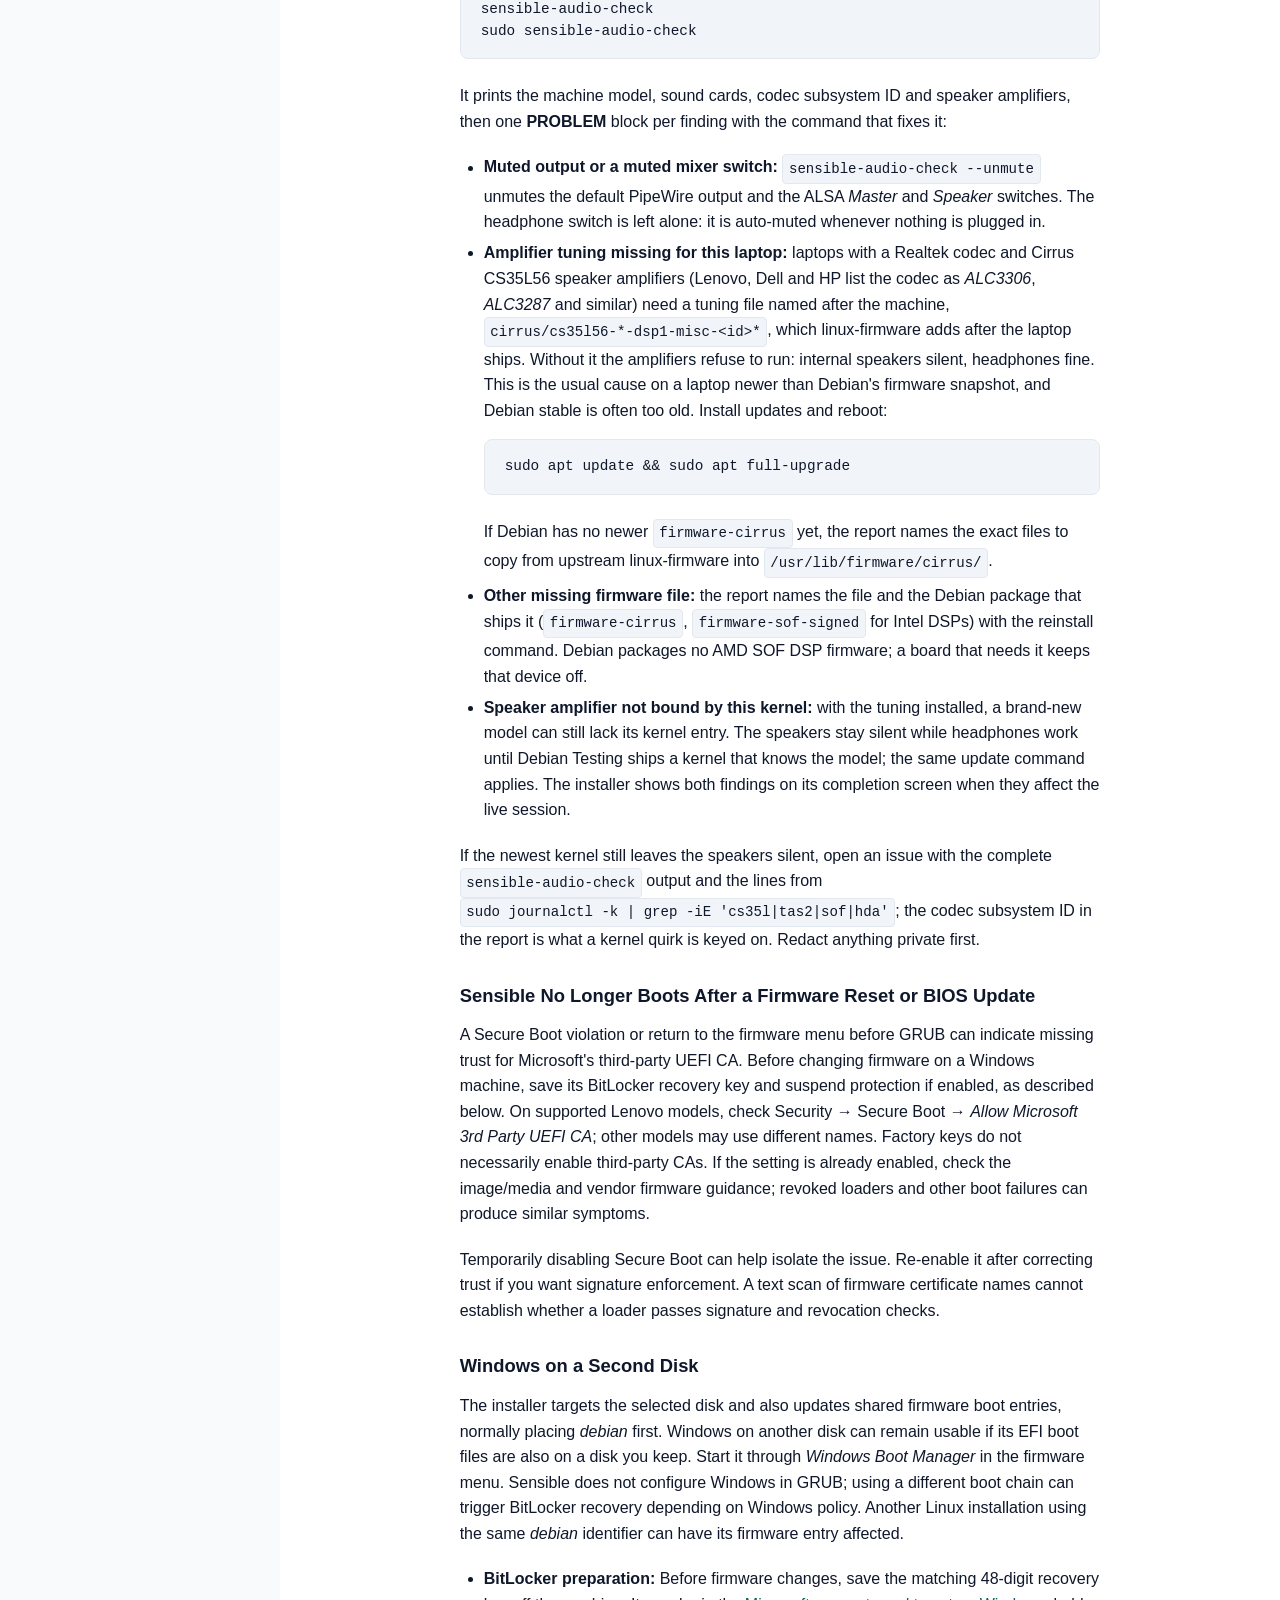
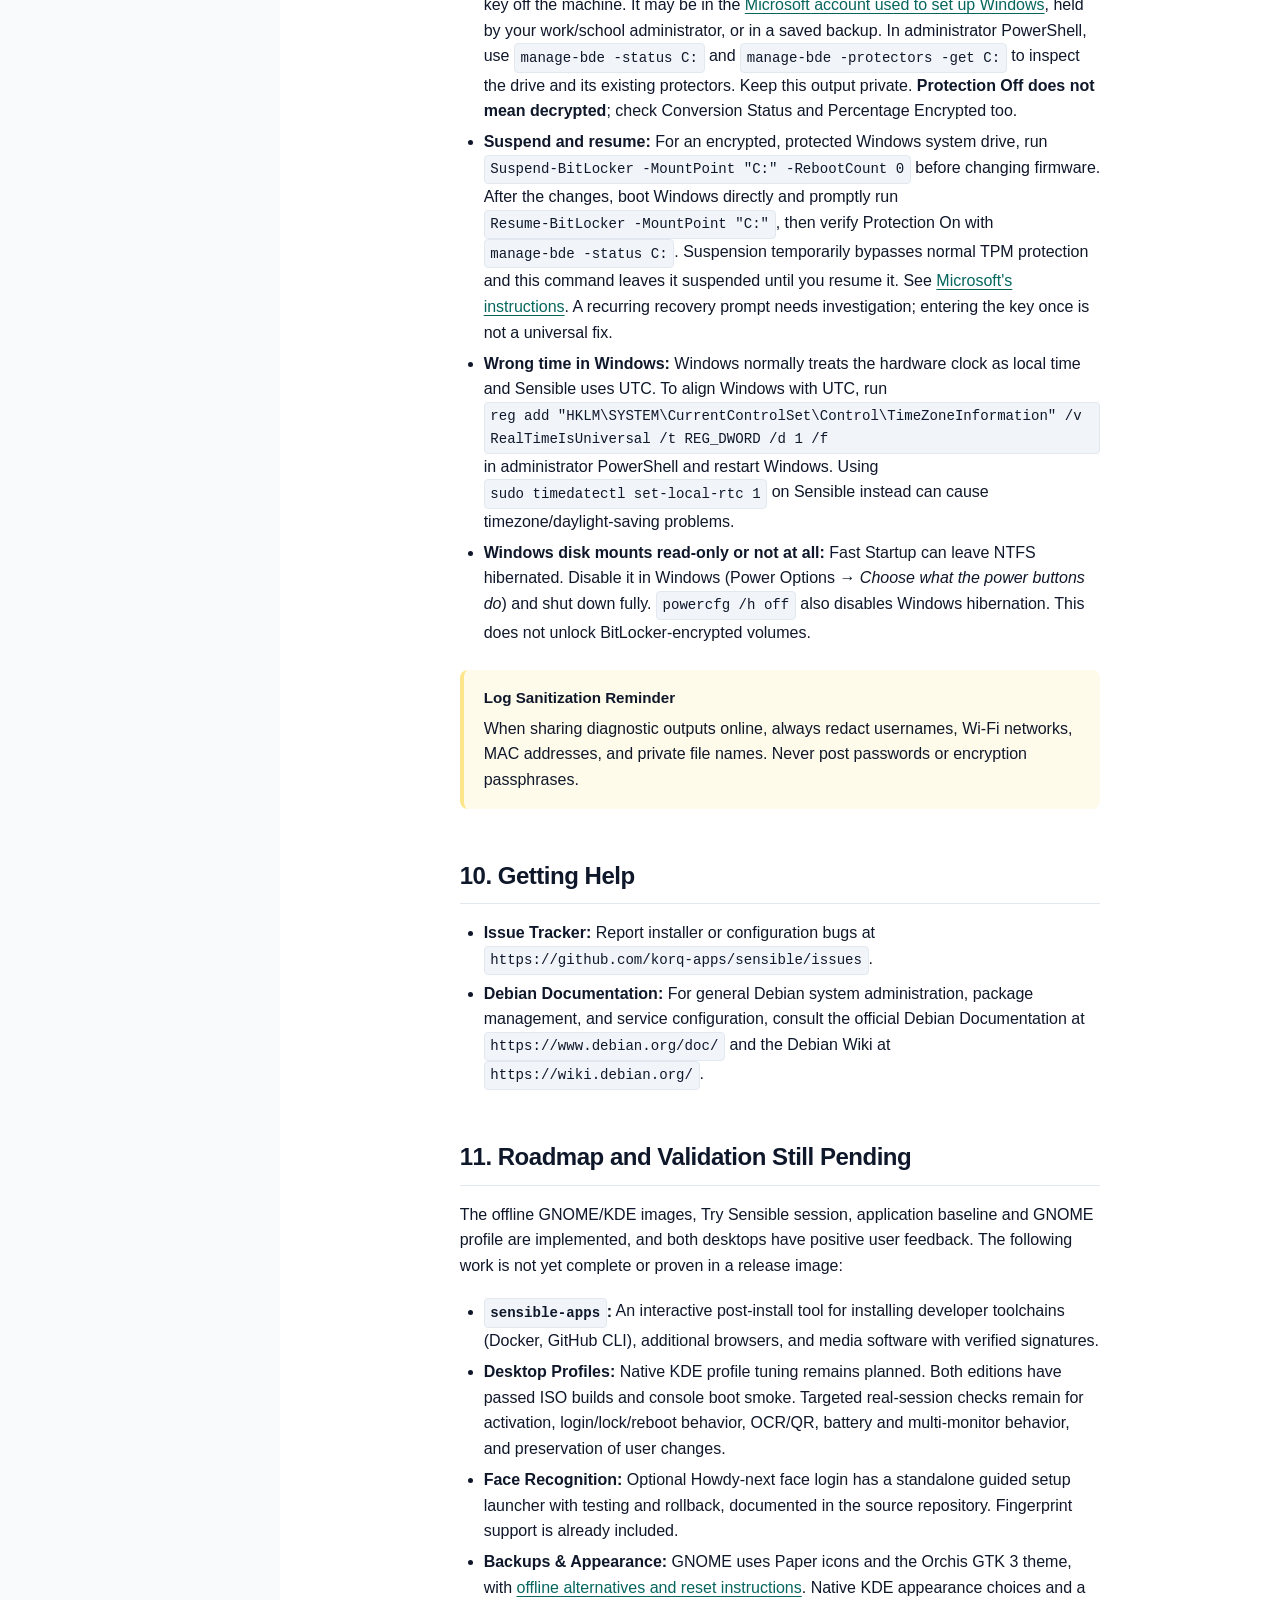
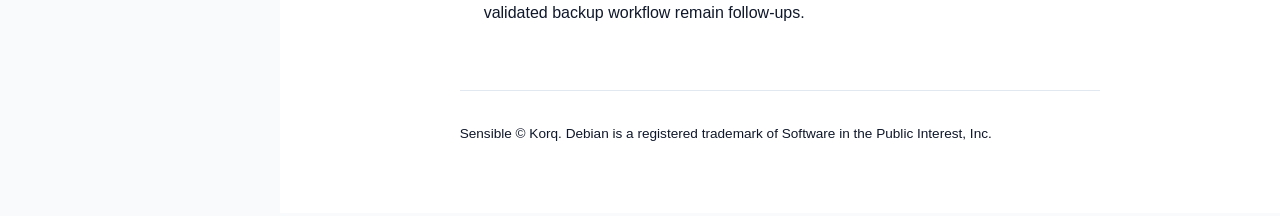
==== commit 4ec349f9: "fix(biometrics): restrict face authentication to session unlock Gate GDM's shared PAM service using " ====
--- a/manual/index.html
+++ b/manual/index.html
@@ -132,7 +132,7 @@
 
           <h3 id="desktop-credentials">Saved Passwords: Passwords and Keys (GNOME) &amp; KDE Wallet</h3>
           <p>Your apps save passwords and login tokens (browser logins, mail, chat) in a <strong>keyring</strong>, encrypted separately from your disk and screen lock. On GNOME you manage it in the <strong>Passwords and Keys</strong> app; on KDE, in <strong>KDE Wallet</strong>.</p>
-          <p><strong>With password login (the default), you never see a keyring prompt.</strong> The password you type at the login screen unlocks the single keyring in the same step, and every app uses it. That password is the same one that unlocks the disk, so there is nothing extra to remember. Only a password entered at login can unlock the keyring: <strong>fingerprint or face login does not</strong>, so the first login after you boot or log out still uses your password, and biometrics then cover the lock screen and administrator prompts. If you change your account password with the <code>passwd</code> command alone, the keyring keeps the old one and will ask for it; change your password through Settings, or update the keyring in Passwords and Keys, to keep them in step.</p>
+          <p><strong>With password login (the default), you never see a keyring prompt.</strong> The password you type at the login screen unlocks the single keyring in the same step, and every app uses it. That password is the same one that unlocks the disk, so there is nothing extra to remember. Only a password entered at login can unlock the keyring: <strong>fingerprint or face login does not</strong>. Sensible’s Face Login Setup enables face recognition for <strong>unlocking an existing desktop session</strong> and, optionally, administrator commands. After a boot or logout, start the desktop with your account password; Howdy cannot replace that password login. Face unlock does not decrypt a keyring that was locked separately. Fingerprint and automatic-login settings are separate and can still leave an encrypted keyring locked. If face login was enabled with an older setup, reopen Face Login Setup and choose <strong>Turn off and set up again</strong> to apply this behavior. If you change your account password with the <code>passwd</code> command alone, the keyring keeps the old one and will ask for it; change your password through Settings, or update the keyring in Passwords and Keys, to keep them in step.</p>
           <p><strong>If a second keyring ever asks for its password</strong> (typically one named "Default Keyring", left over from a period of automatic login), tick <strong>Automatically unlock this keyring whenever I'm logged in</strong> on that prompt. GNOME then keeps that keyring's password inside your login keyring, which your login password already unlocks, so it never asks again. This is the standard GNOME mechanism and needs no merging of keyrings.</p>
           <p><strong>If you chose automatic login, saved passwords are not encrypted.</strong> Automatic login enters no password, so nothing can unlock an encrypted keyring; on GNOME, Sensible stores the keyring without a password so apps still work without prompting. Anyone who can reach the machine can then read those saved passwords. This is a deliberate trade for the convenience you asked for. To protect them, open <strong>Passwords and Keys</strong> and set a password on the Login keyring (you will then be asked for it once per session), or switch back to password login.</p>
           <p><strong>KDE first-use error:</strong> “Seems that your system has no keys suitable for encryption” comes from the KDE Wallet Service dialog that creates a new wallet. Its first page preselects <strong>Use GPG encryption, for better protection</strong>, which needs an existing OpenPGP key. For an ordinary password-backed wallet, go back and choose <strong>Classic, blowfish encrypted file</strong>, then set a non-empty wallet password; matching your account password allows password-login integration when configured. Existing wallets must not be deleted or replaced to bypass an error. <a href="https://docs.kde.org/stable_kf6/en/kwalletmanager/kwalletmanager/introduction.html" target="_blank" rel="noopener noreferrer">KDE explains the two backends</a>.</p>
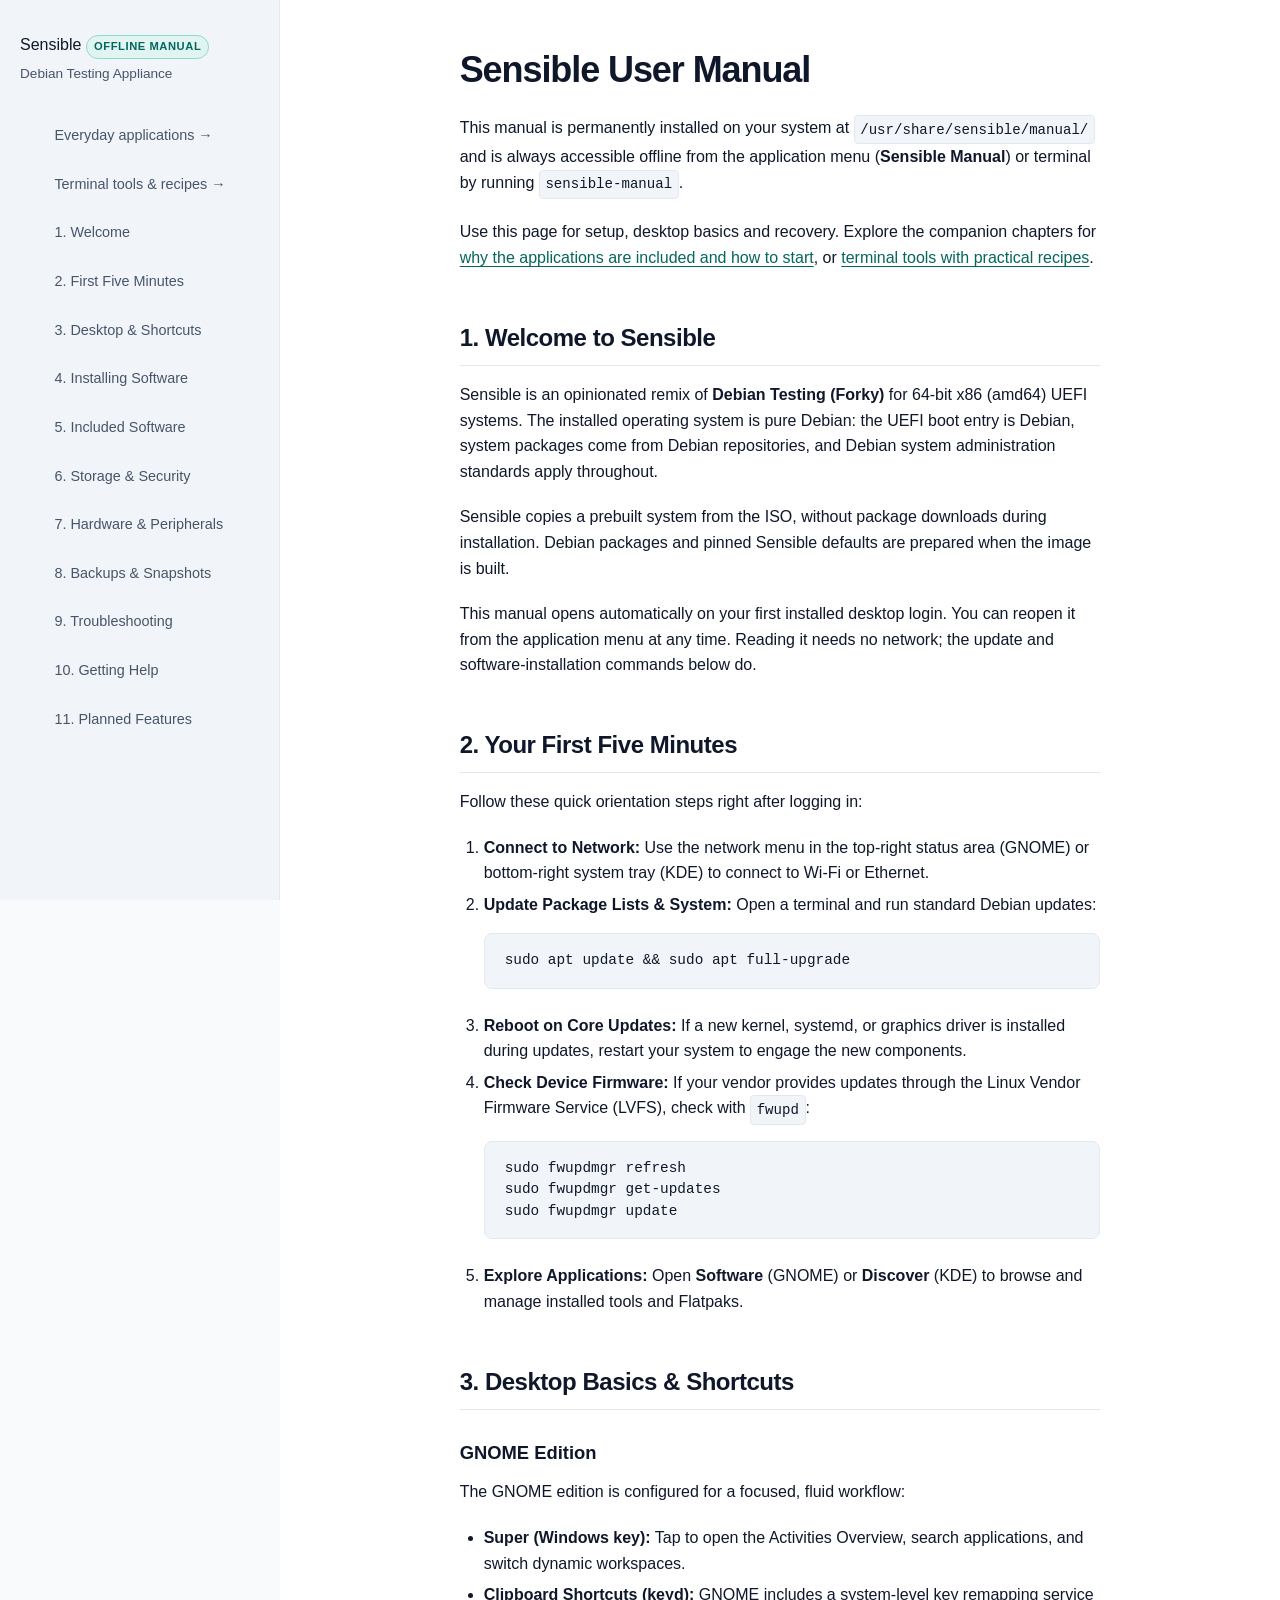
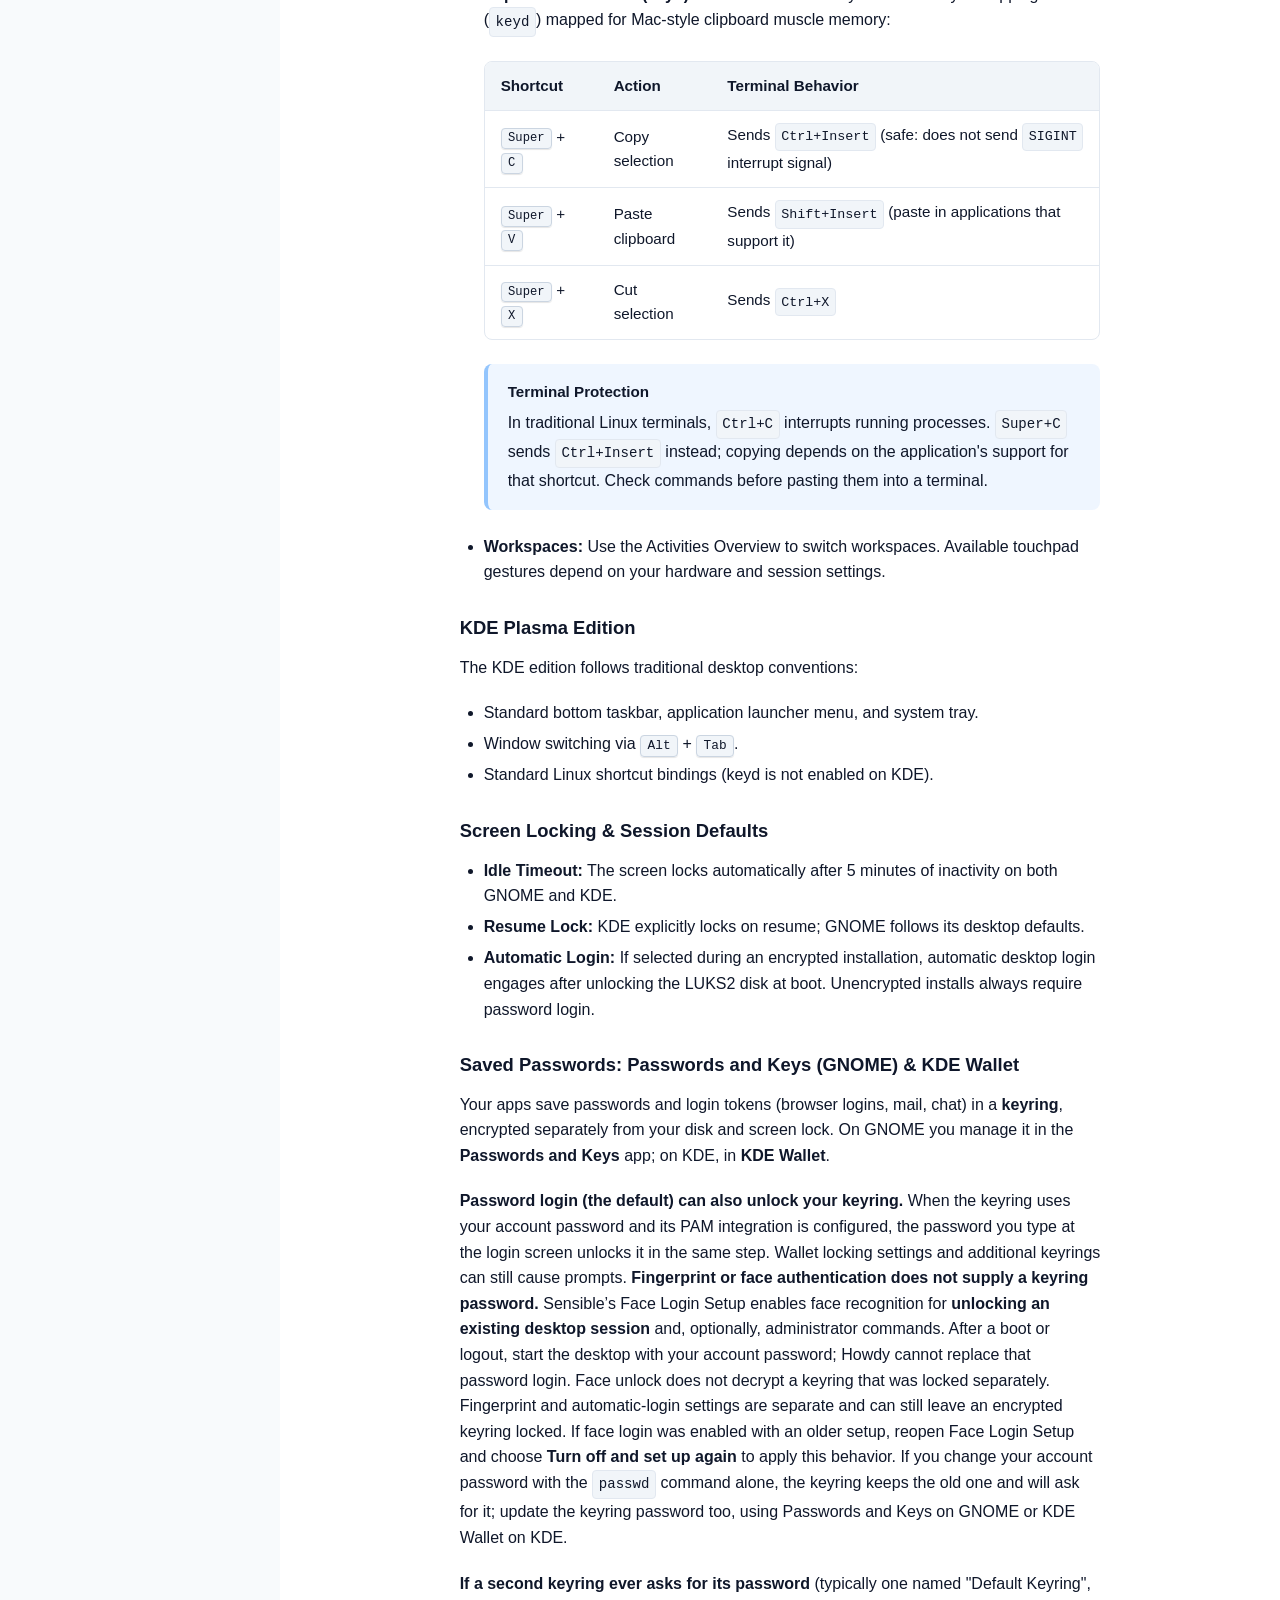
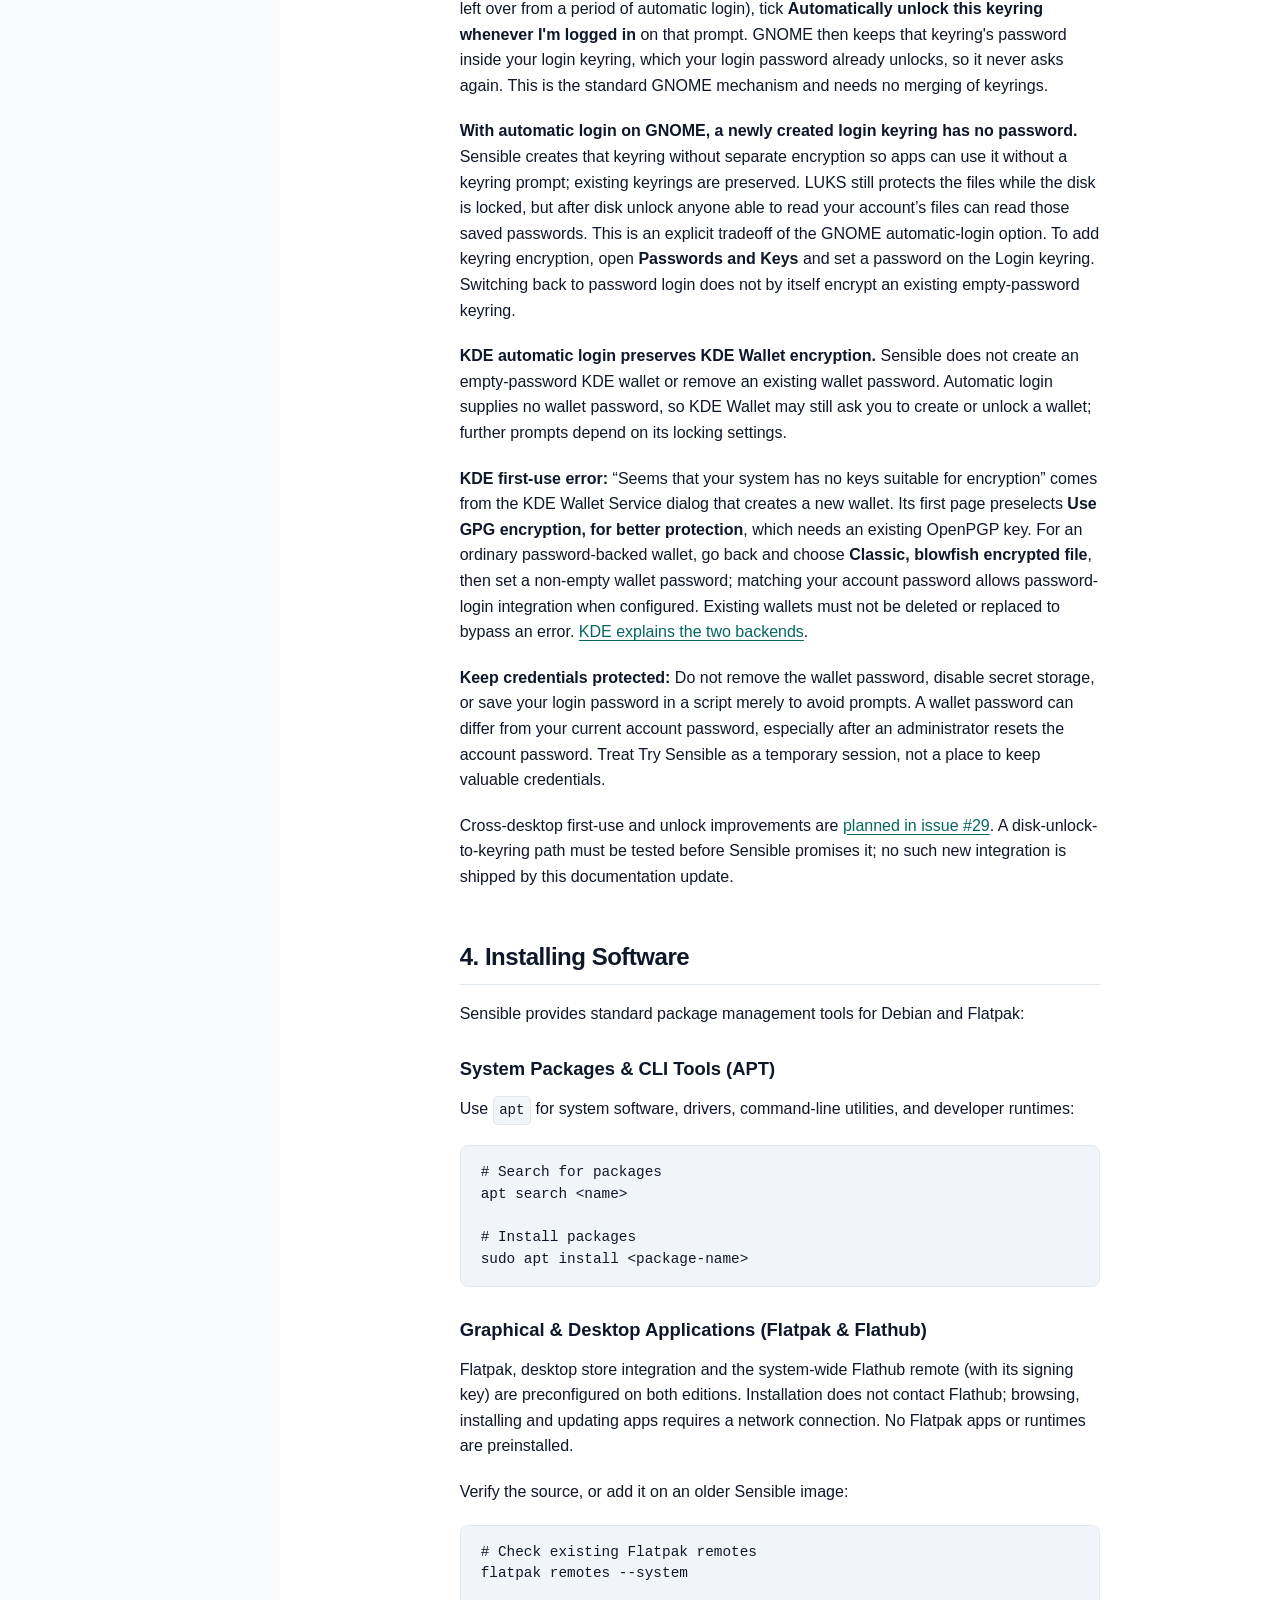
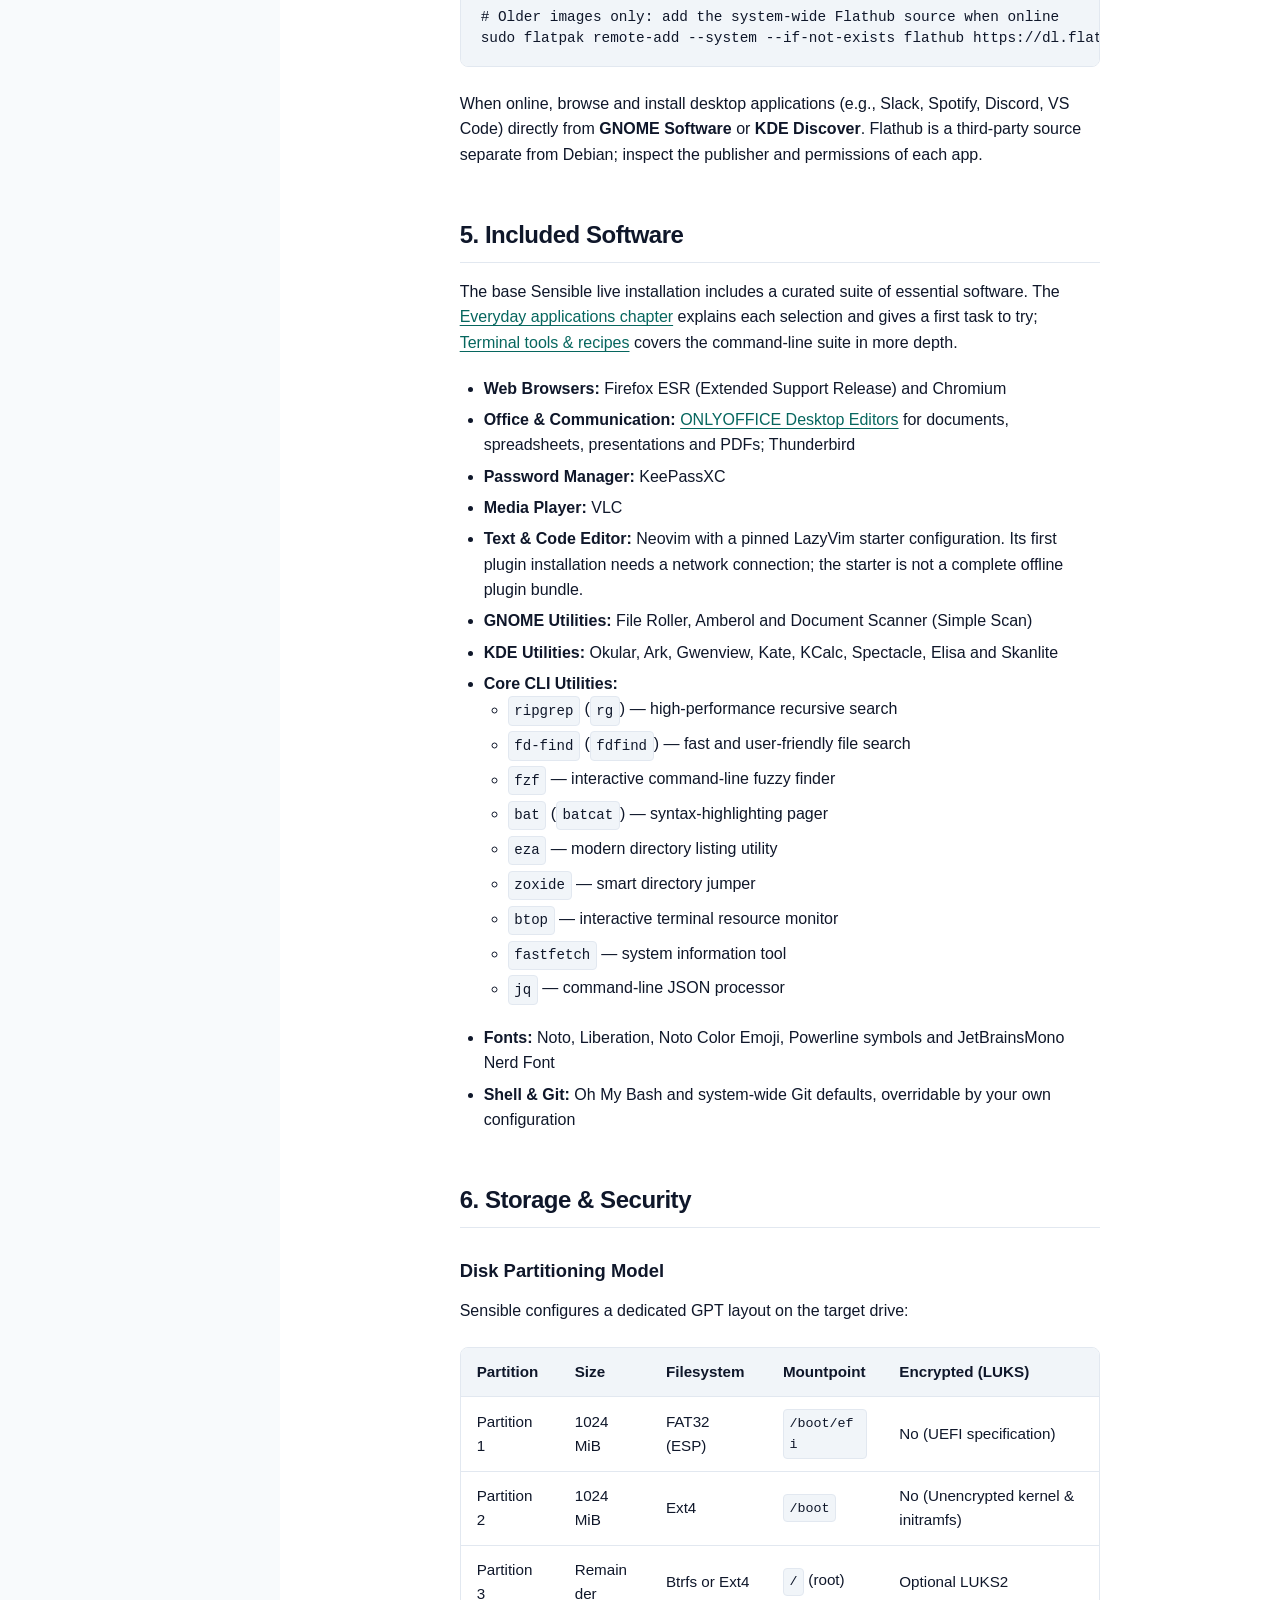
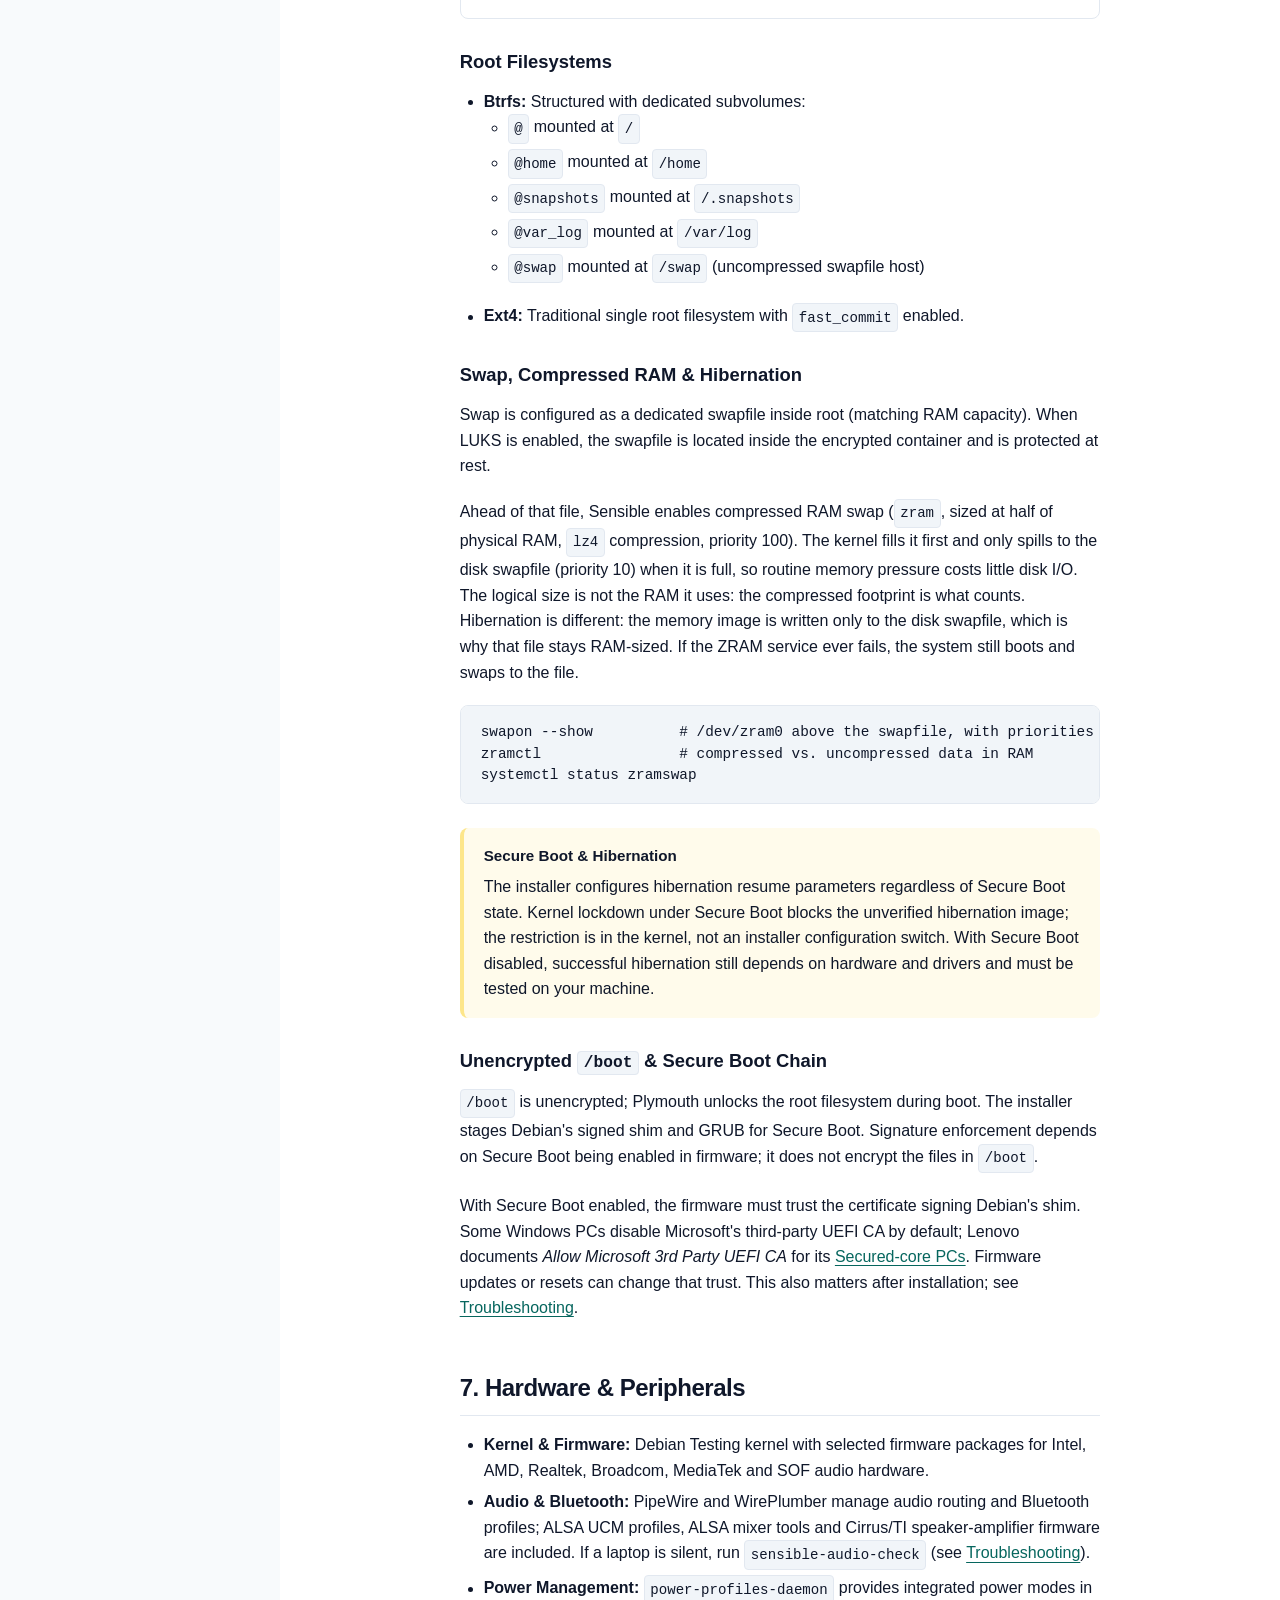
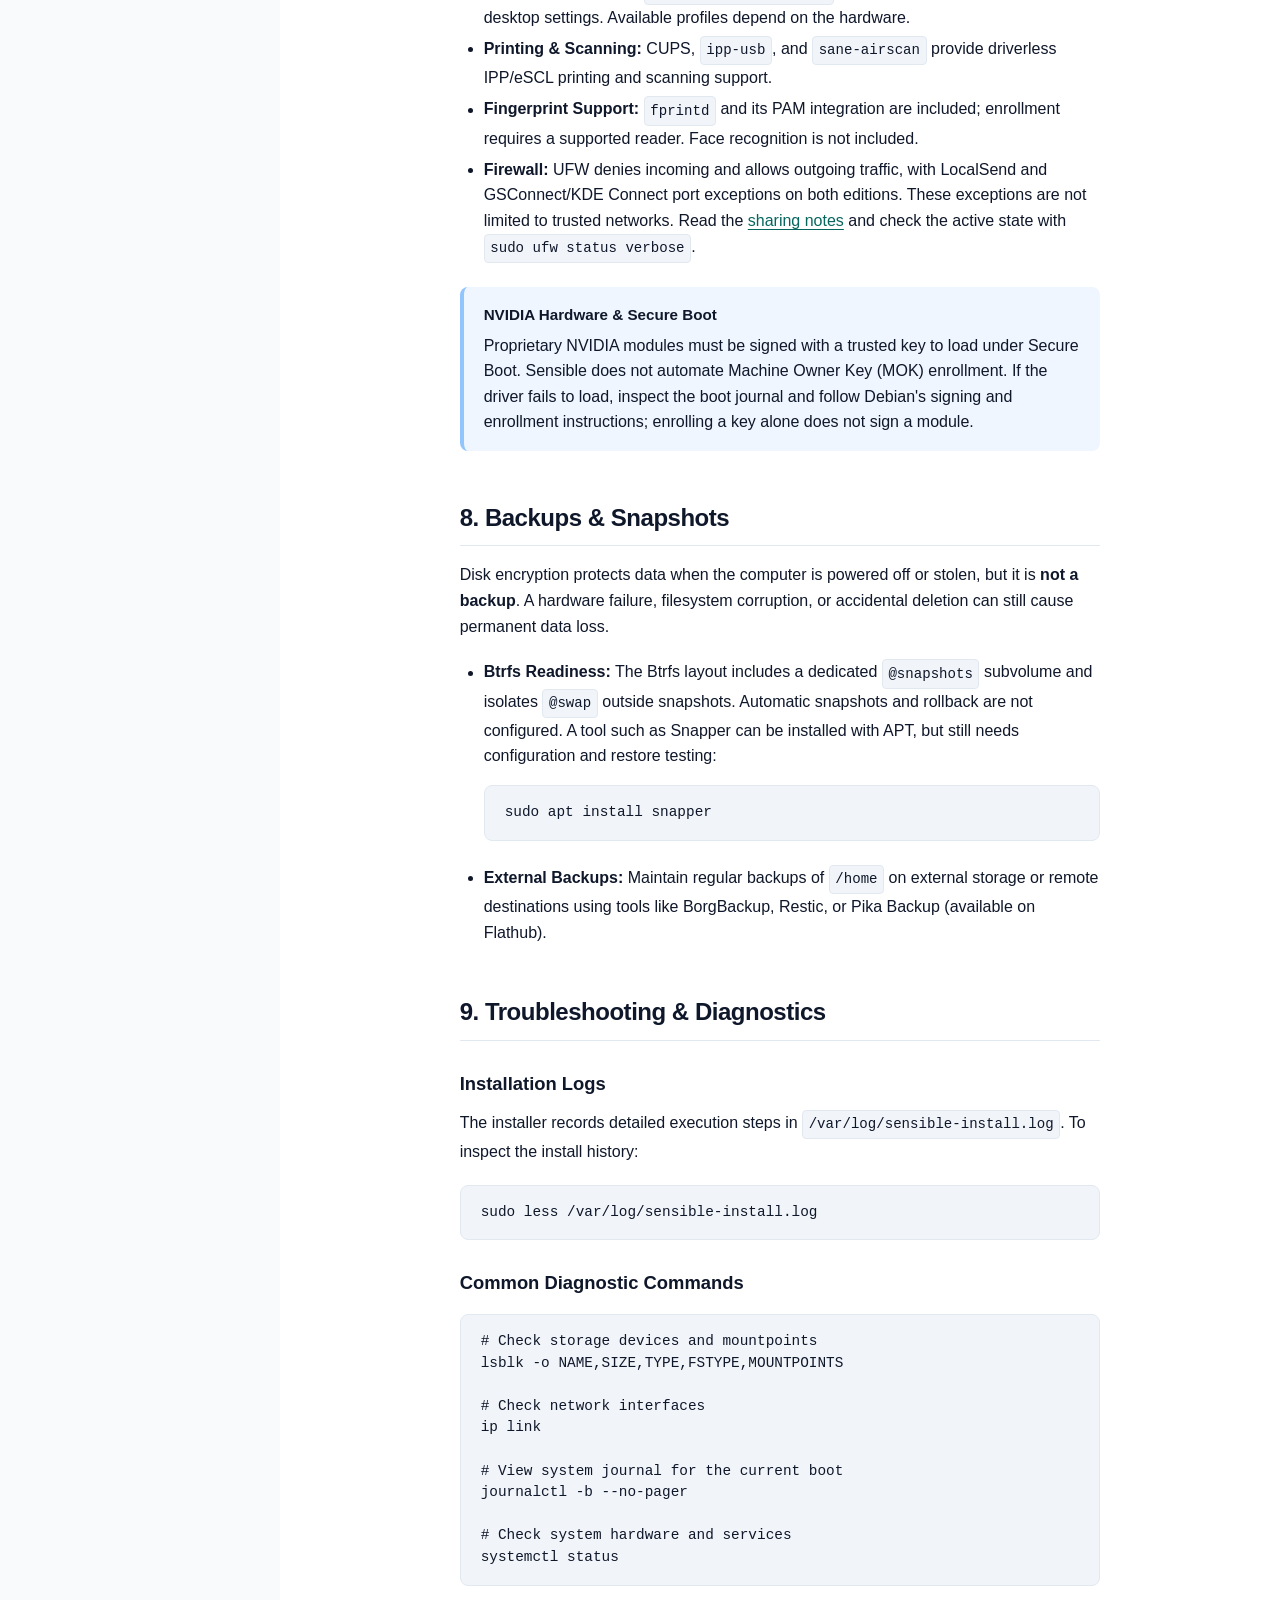
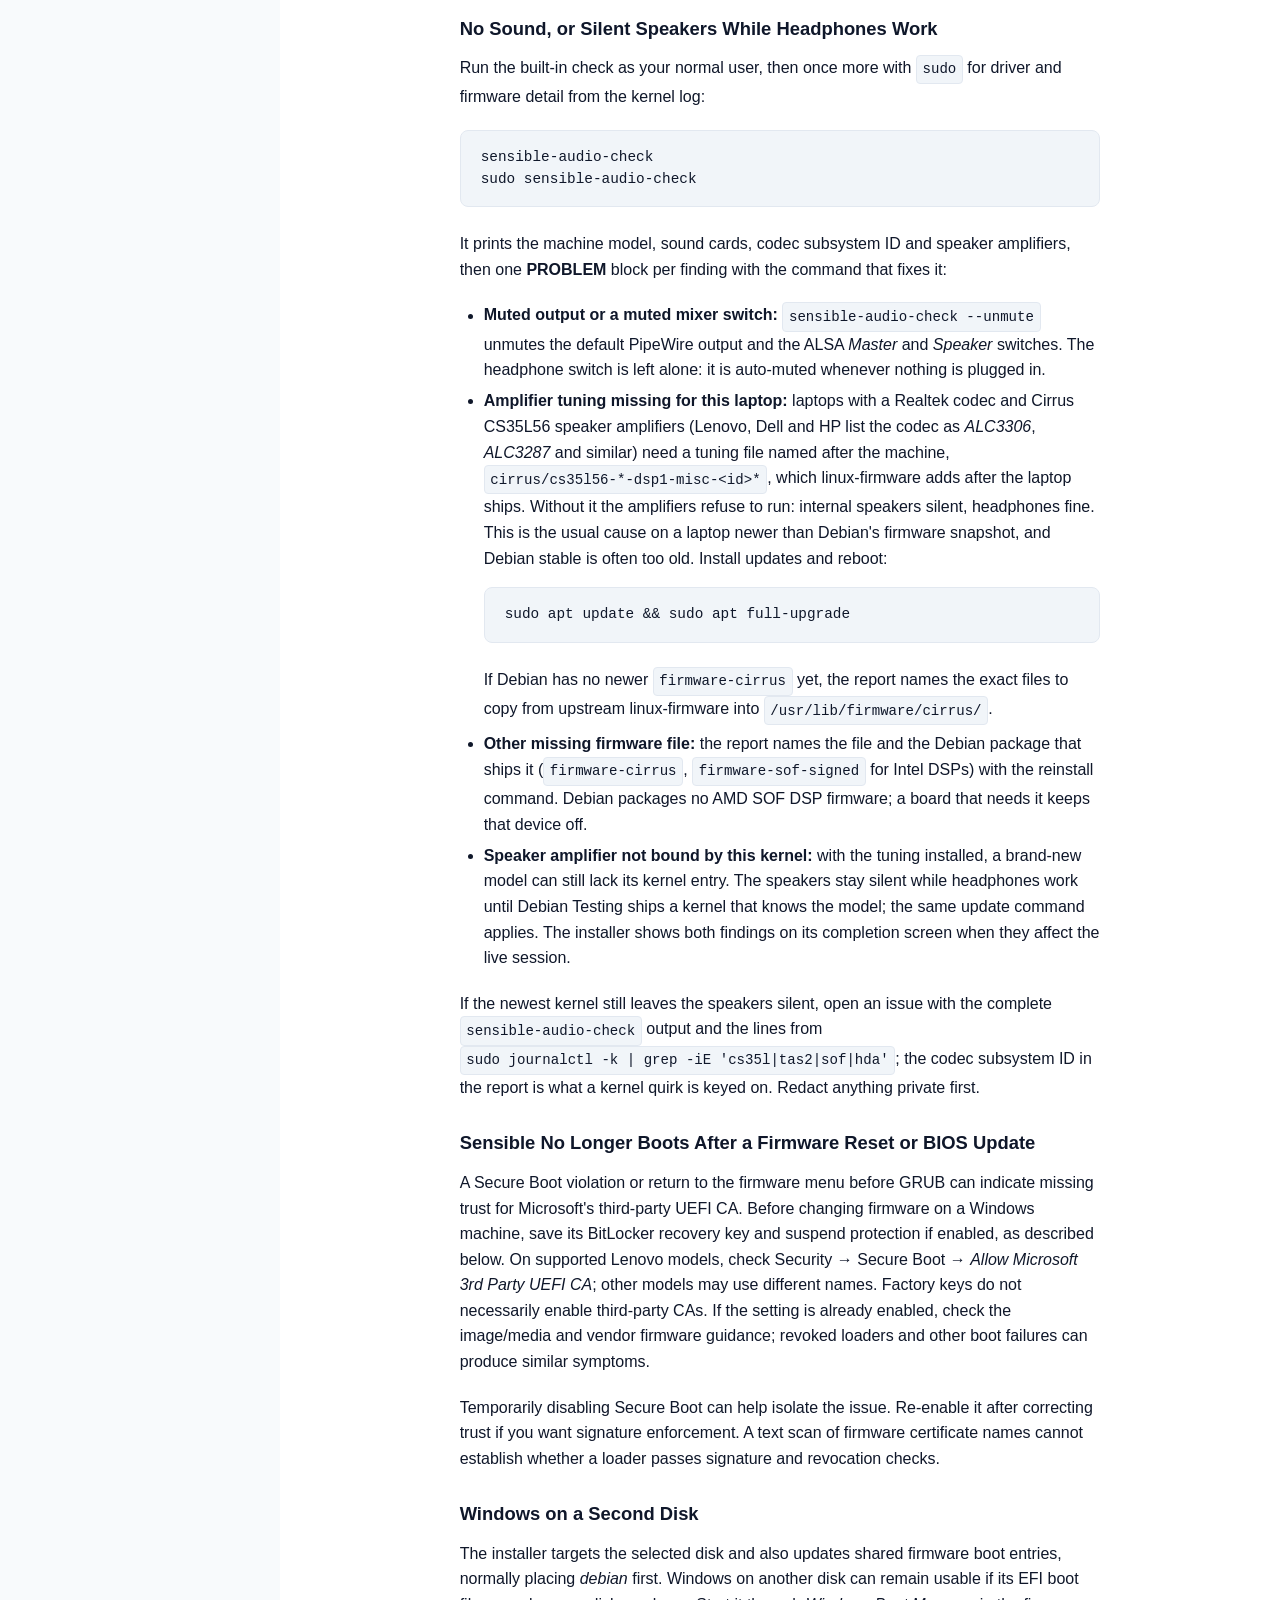
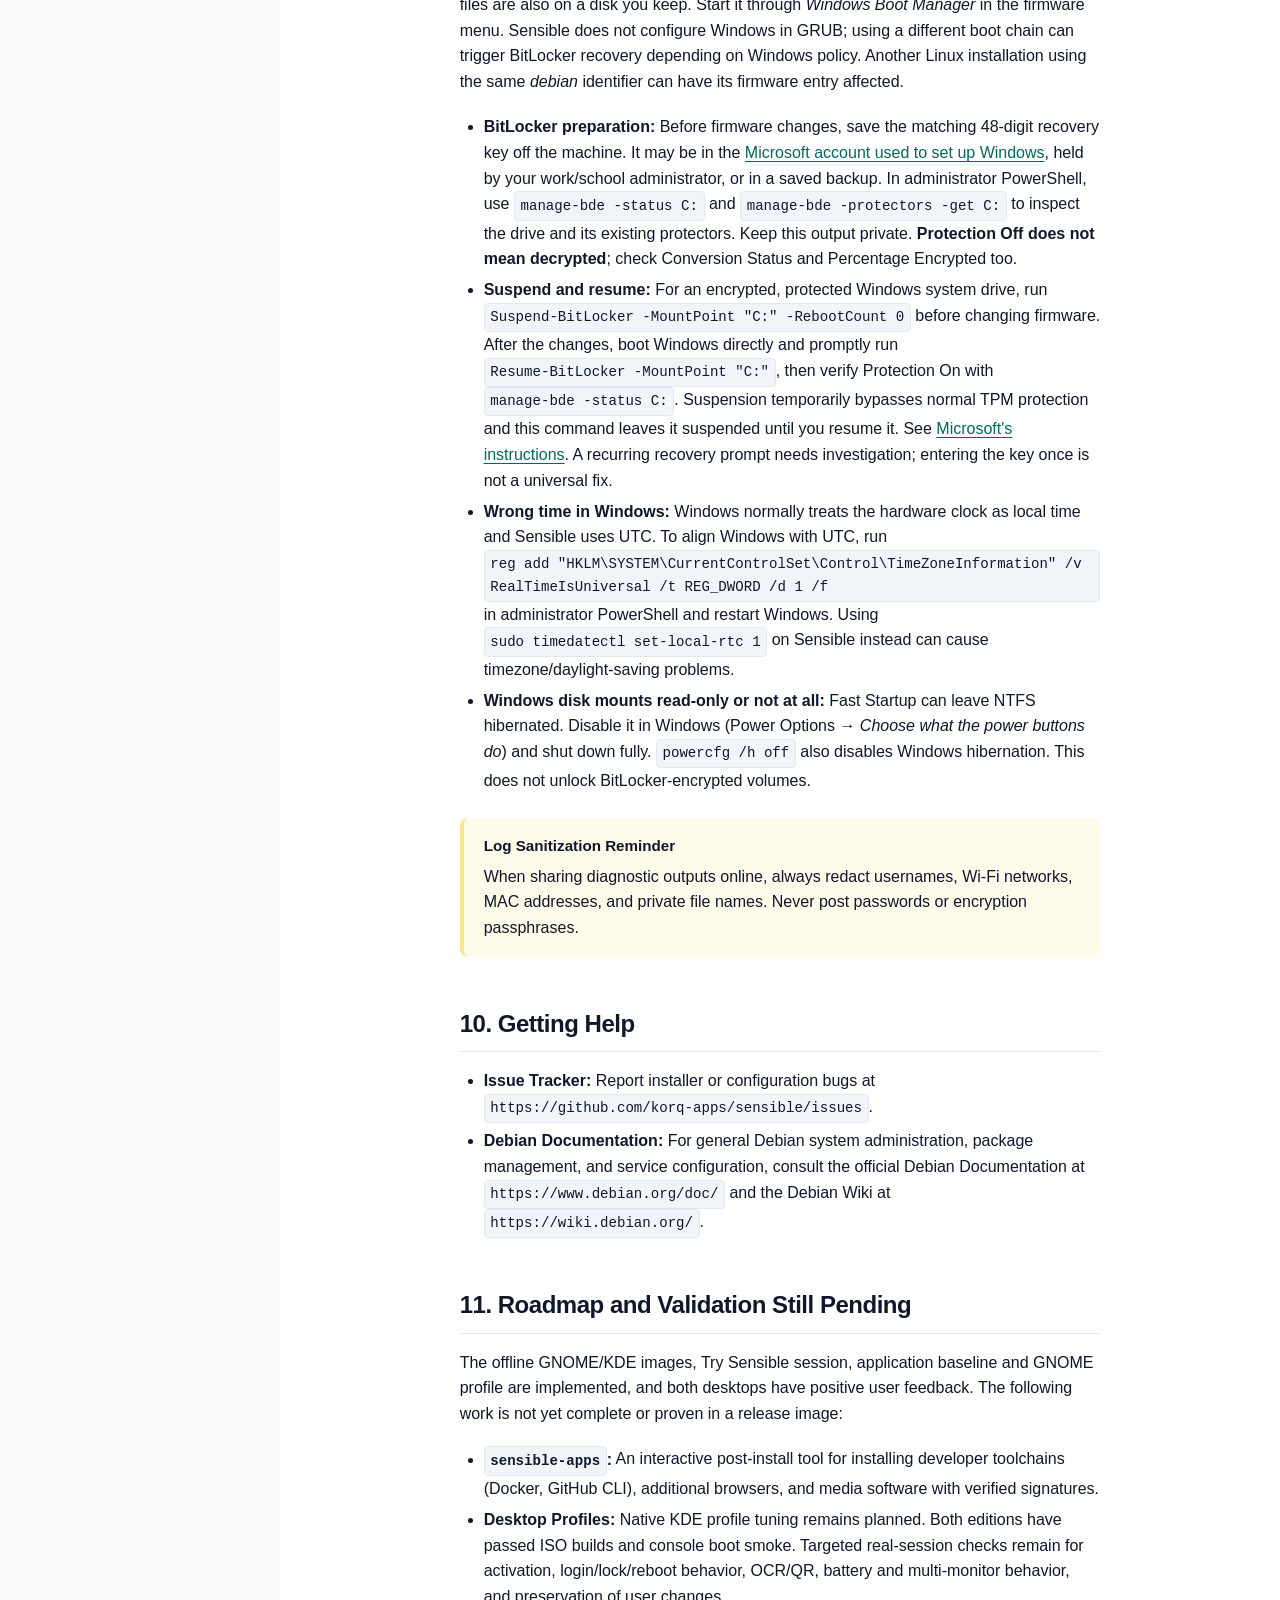
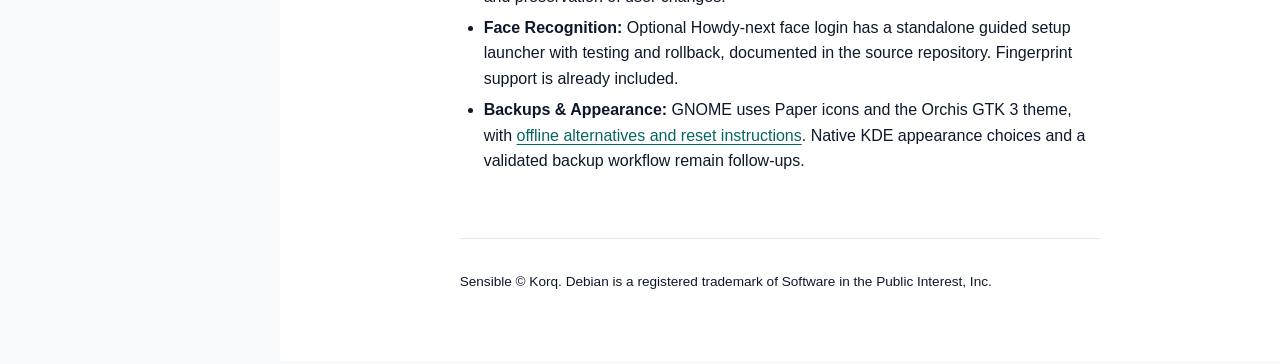
==== commit 8e95191f: "docs(keyring): scope the GNOME autologin security exception" ====
--- a/manual/index.html
+++ b/manual/index.html
@@ -132,9 +132,10 @@
 
           <h3 id="desktop-credentials">Saved Passwords: Passwords and Keys (GNOME) &amp; KDE Wallet</h3>
           <p>Your apps save passwords and login tokens (browser logins, mail, chat) in a <strong>keyring</strong>, encrypted separately from your disk and screen lock. On GNOME you manage it in the <strong>Passwords and Keys</strong> app; on KDE, in <strong>KDE Wallet</strong>.</p>
-          <p><strong>With password login (the default), you never see a keyring prompt.</strong> The password you type at the login screen unlocks the single keyring in the same step, and every app uses it. That password is the same one that unlocks the disk, so there is nothing extra to remember. Only a password entered at login can unlock the keyring: <strong>fingerprint or face login does not</strong>. Sensible’s Face Login Setup enables face recognition for <strong>unlocking an existing desktop session</strong> and, optionally, administrator commands. After a boot or logout, start the desktop with your account password; Howdy cannot replace that password login. Face unlock does not decrypt a keyring that was locked separately. Fingerprint and automatic-login settings are separate and can still leave an encrypted keyring locked. If face login was enabled with an older setup, reopen Face Login Setup and choose <strong>Turn off and set up again</strong> to apply this behavior. If you change your account password with the <code>passwd</code> command alone, the keyring keeps the old one and will ask for it; change your password through Settings, or update the keyring in Passwords and Keys, to keep them in step.</p>
+          <p><strong>Password login (the default) can also unlock your keyring.</strong> When the keyring uses your account password and its PAM integration is configured, the password you type at the login screen unlocks it in the same step. Wallet locking settings and additional keyrings can still cause prompts. <strong>Fingerprint or face authentication does not supply a keyring password.</strong> Sensible’s Face Login Setup enables face recognition for <strong>unlocking an existing desktop session</strong> and, optionally, administrator commands. After a boot or logout, start the desktop with your account password; Howdy cannot replace that password login. Face unlock does not decrypt a keyring that was locked separately. Fingerprint and automatic-login settings are separate and can still leave an encrypted keyring locked. If face login was enabled with an older setup, reopen Face Login Setup and choose <strong>Turn off and set up again</strong> to apply this behavior. If you change your account password with the <code>passwd</code> command alone, the keyring keeps the old one and will ask for it; update the keyring password too, using Passwords and Keys on GNOME or KDE Wallet on KDE.</p>
           <p><strong>If a second keyring ever asks for its password</strong> (typically one named "Default Keyring", left over from a period of automatic login), tick <strong>Automatically unlock this keyring whenever I'm logged in</strong> on that prompt. GNOME then keeps that keyring's password inside your login keyring, which your login password already unlocks, so it never asks again. This is the standard GNOME mechanism and needs no merging of keyrings.</p>
-          <p><strong>If you chose automatic login, saved passwords are not encrypted.</strong> Automatic login enters no password, so nothing can unlock an encrypted keyring; on GNOME, Sensible stores the keyring without a password so apps still work without prompting. Anyone who can reach the machine can then read those saved passwords. This is a deliberate trade for the convenience you asked for. To protect them, open <strong>Passwords and Keys</strong> and set a password on the Login keyring (you will then be asked for it once per session), or switch back to password login.</p>
+          <p><strong>With automatic login on GNOME, a newly created login keyring has no password.</strong> Sensible creates that keyring without separate encryption so apps can use it without a keyring prompt; existing keyrings are preserved. LUKS still protects the files while the disk is locked, but after disk unlock anyone able to read your account’s files can read those saved passwords. This is an explicit tradeoff of the GNOME automatic-login option. To add keyring encryption, open <strong>Passwords and Keys</strong> and set a password on the Login keyring. Switching back to password login does not by itself encrypt an existing empty-password keyring.</p>
+          <p><strong>KDE automatic login preserves KDE Wallet encryption.</strong> Sensible does not create an empty-password KDE wallet or remove an existing wallet password. Automatic login supplies no wallet password, so KDE Wallet may still ask you to create or unlock a wallet; further prompts depend on its locking settings.</p>
           <p><strong>KDE first-use error:</strong> “Seems that your system has no keys suitable for encryption” comes from the KDE Wallet Service dialog that creates a new wallet. Its first page preselects <strong>Use GPG encryption, for better protection</strong>, which needs an existing OpenPGP key. For an ordinary password-backed wallet, go back and choose <strong>Classic, blowfish encrypted file</strong>, then set a non-empty wallet password; matching your account password allows password-login integration when configured. Existing wallets must not be deleted or replaced to bypass an error. <a href="https://docs.kde.org/stable_kf6/en/kwalletmanager/kwalletmanager/introduction.html" target="_blank" rel="noopener noreferrer">KDE explains the two backends</a>.</p>
           <p><strong>Keep credentials protected:</strong> Do not remove the wallet password, disable secret storage, or save your login password in a script merely to avoid prompts. A wallet password can differ from your current account password, especially after an administrator resets the account password. Treat Try Sensible as a temporary session, not a place to keep valuable credentials.</p>
           <p>Cross-desktop first-use and unlock improvements are <a href="https://github.com/korq-apps/sensible/issues/29" target="_blank" rel="noopener noreferrer">planned in issue #29</a>. A disk-unlock-to-keyring path must be tested before Sensible promises it; no such new integration is shipped by this documentation update.</p>
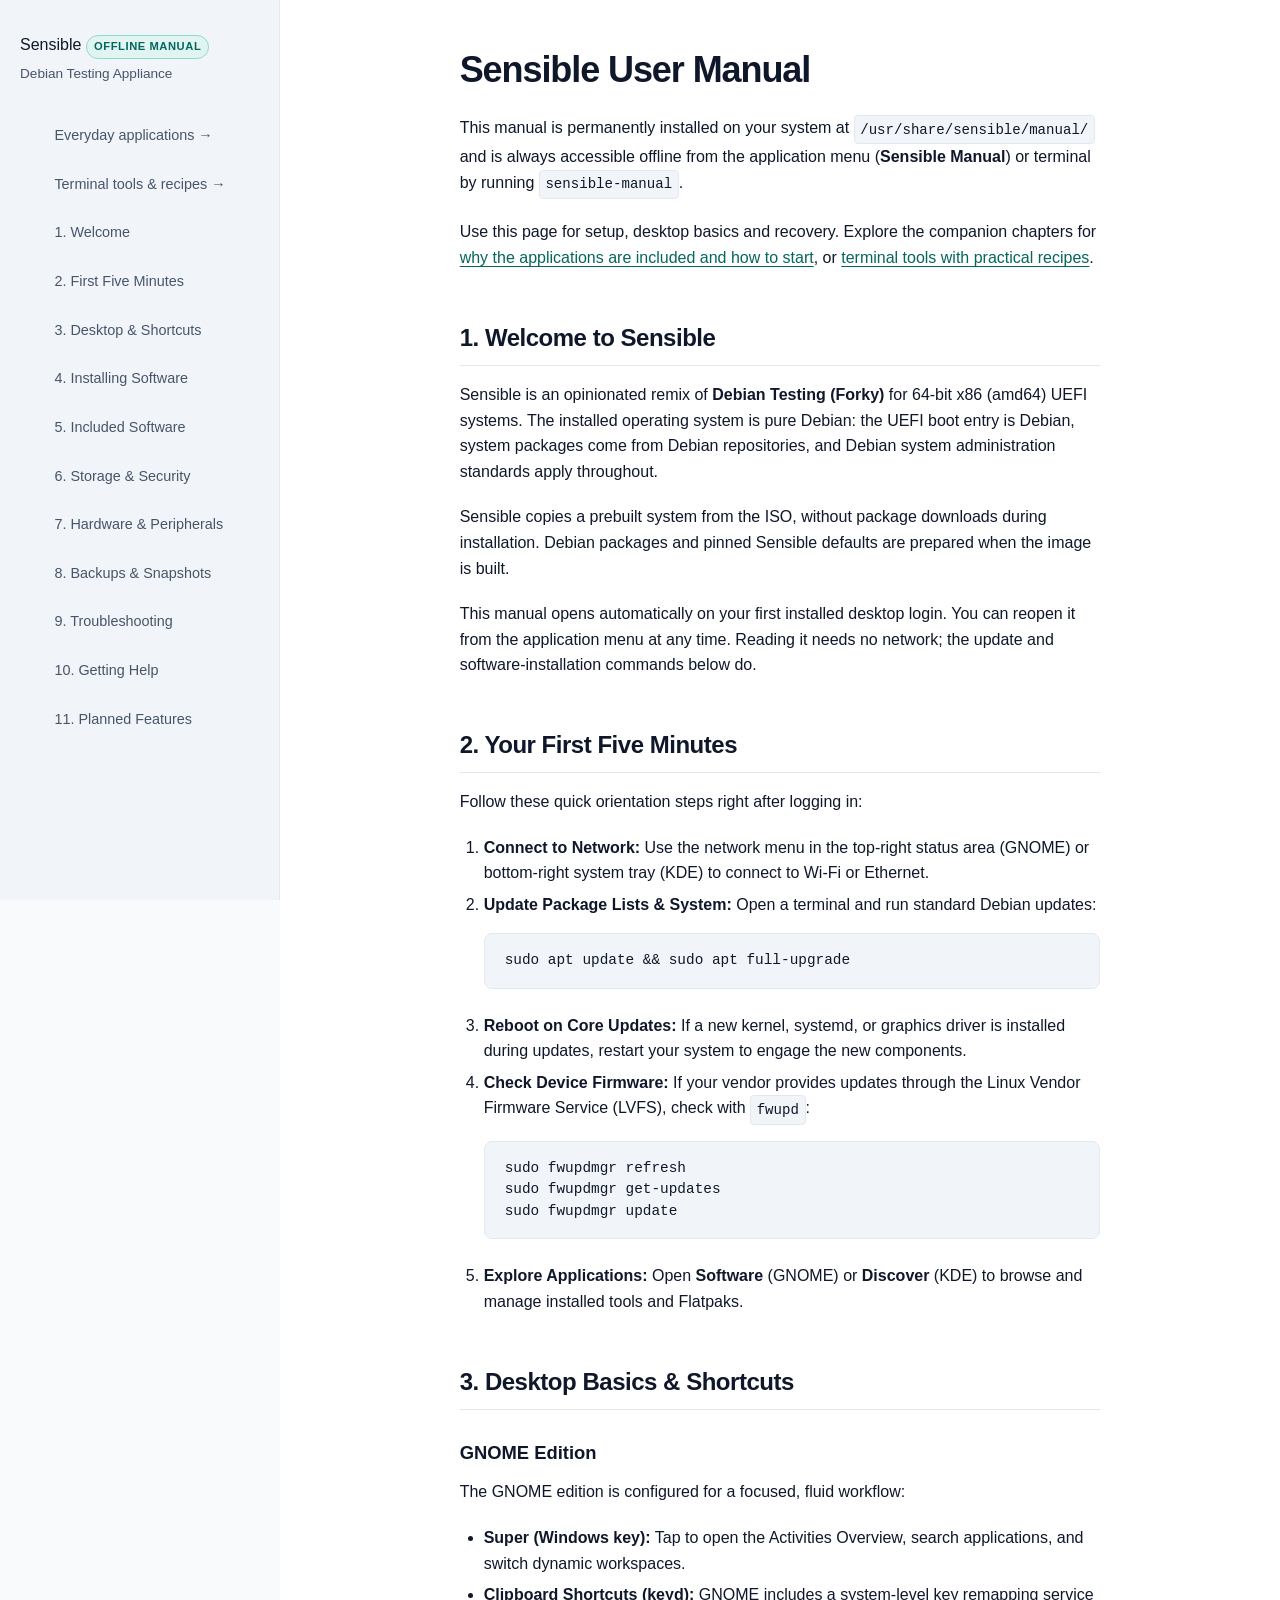
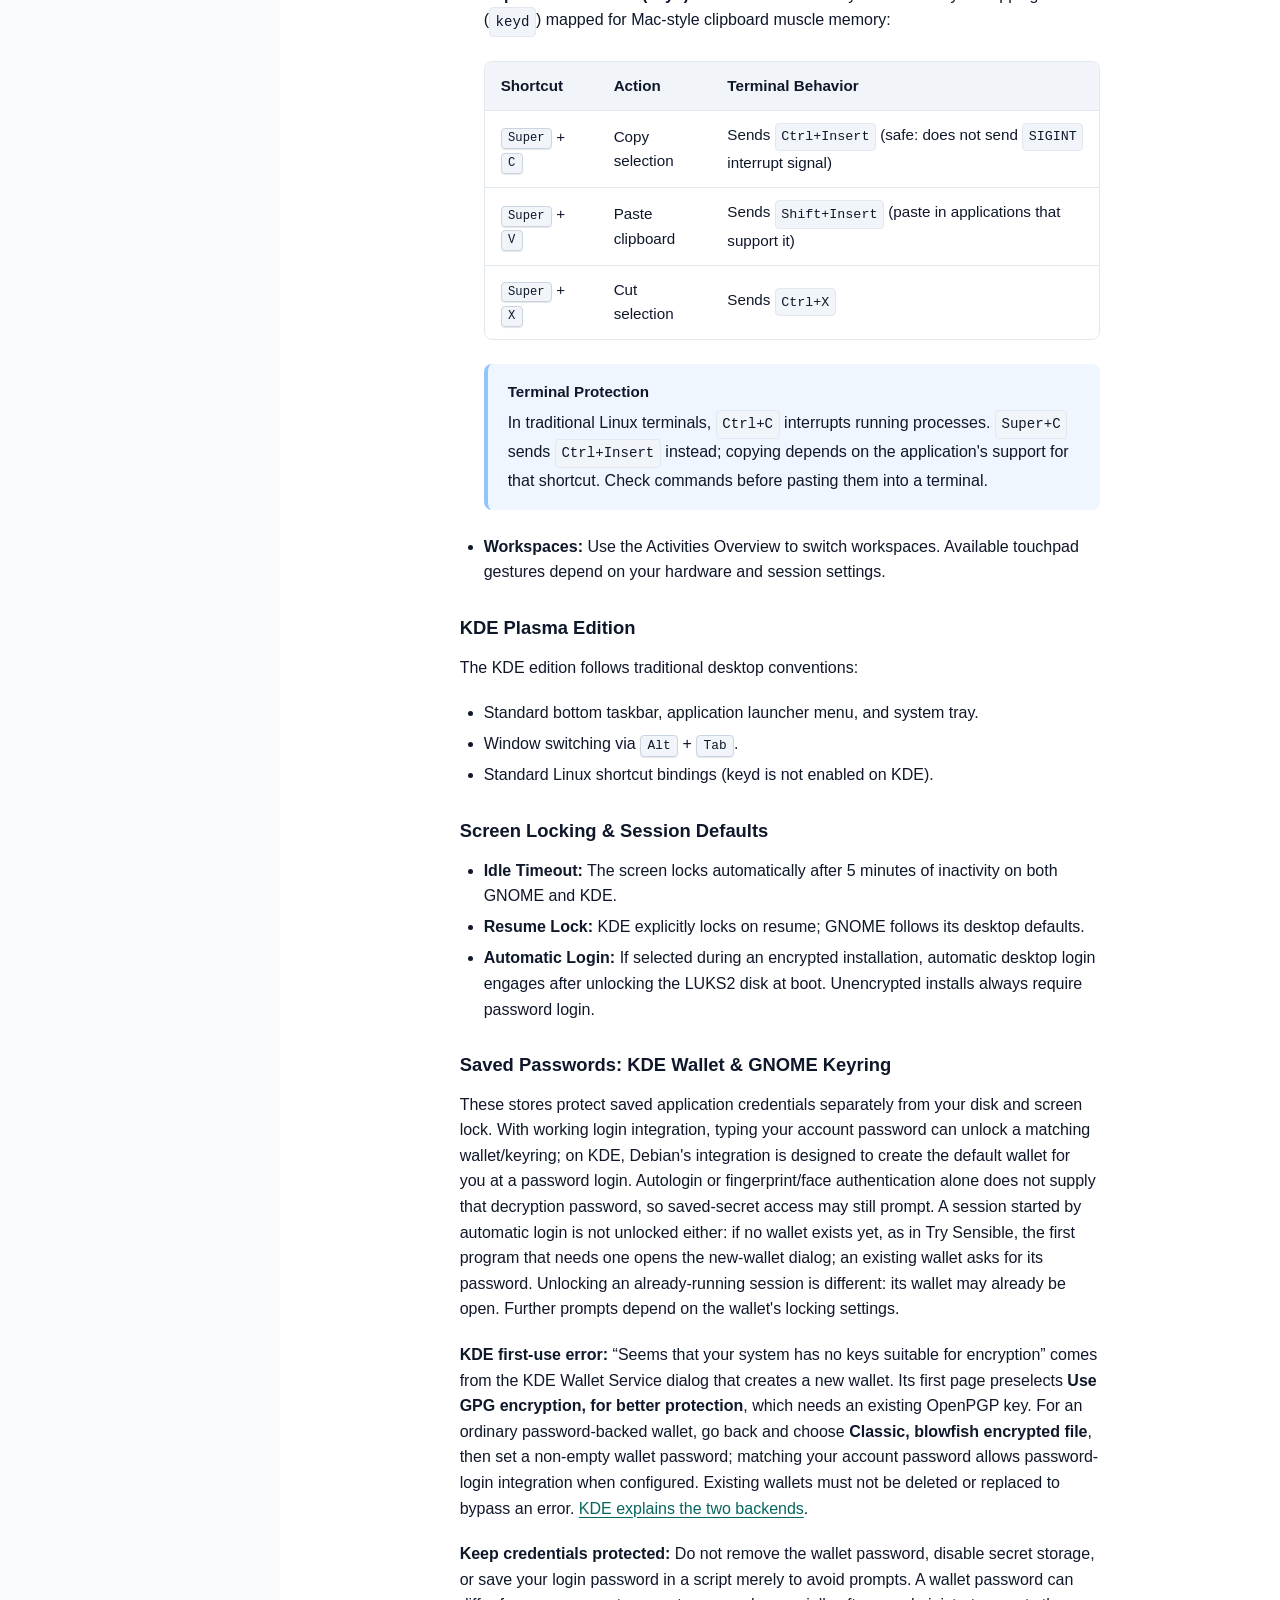
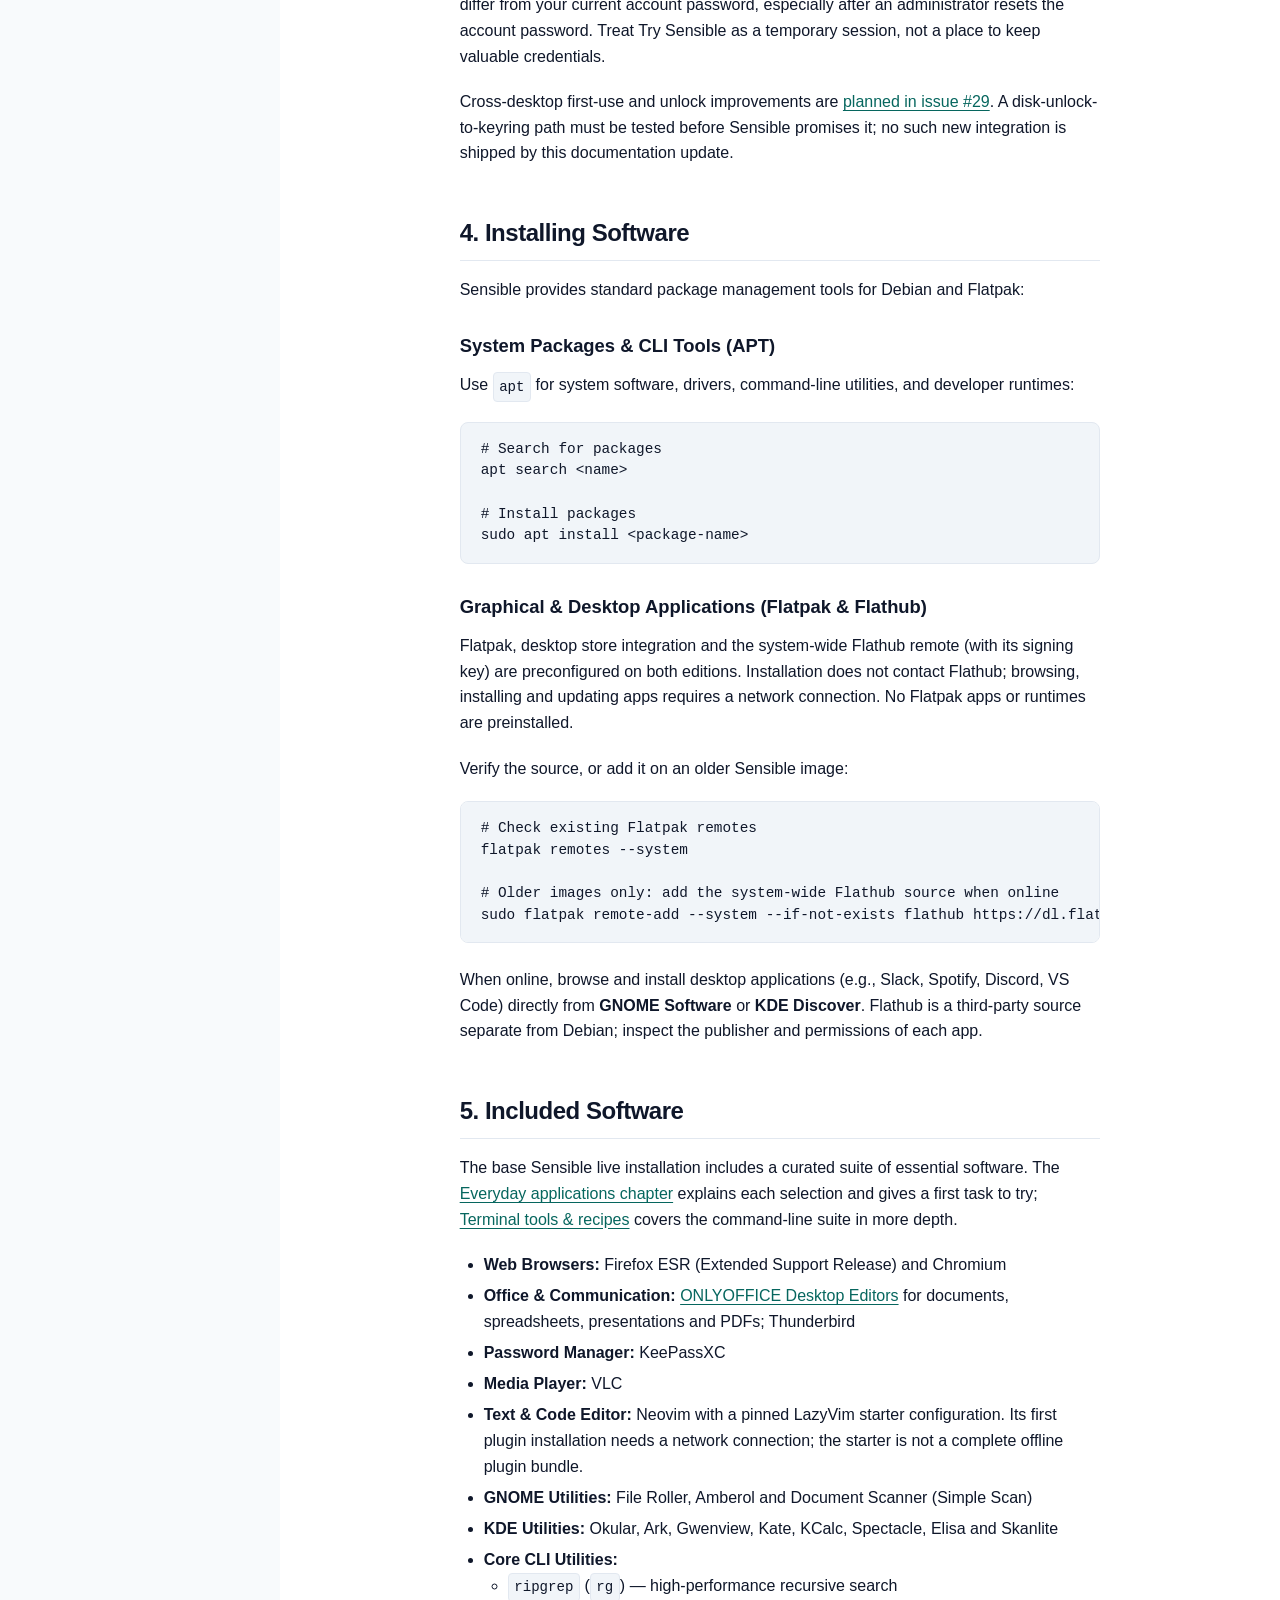
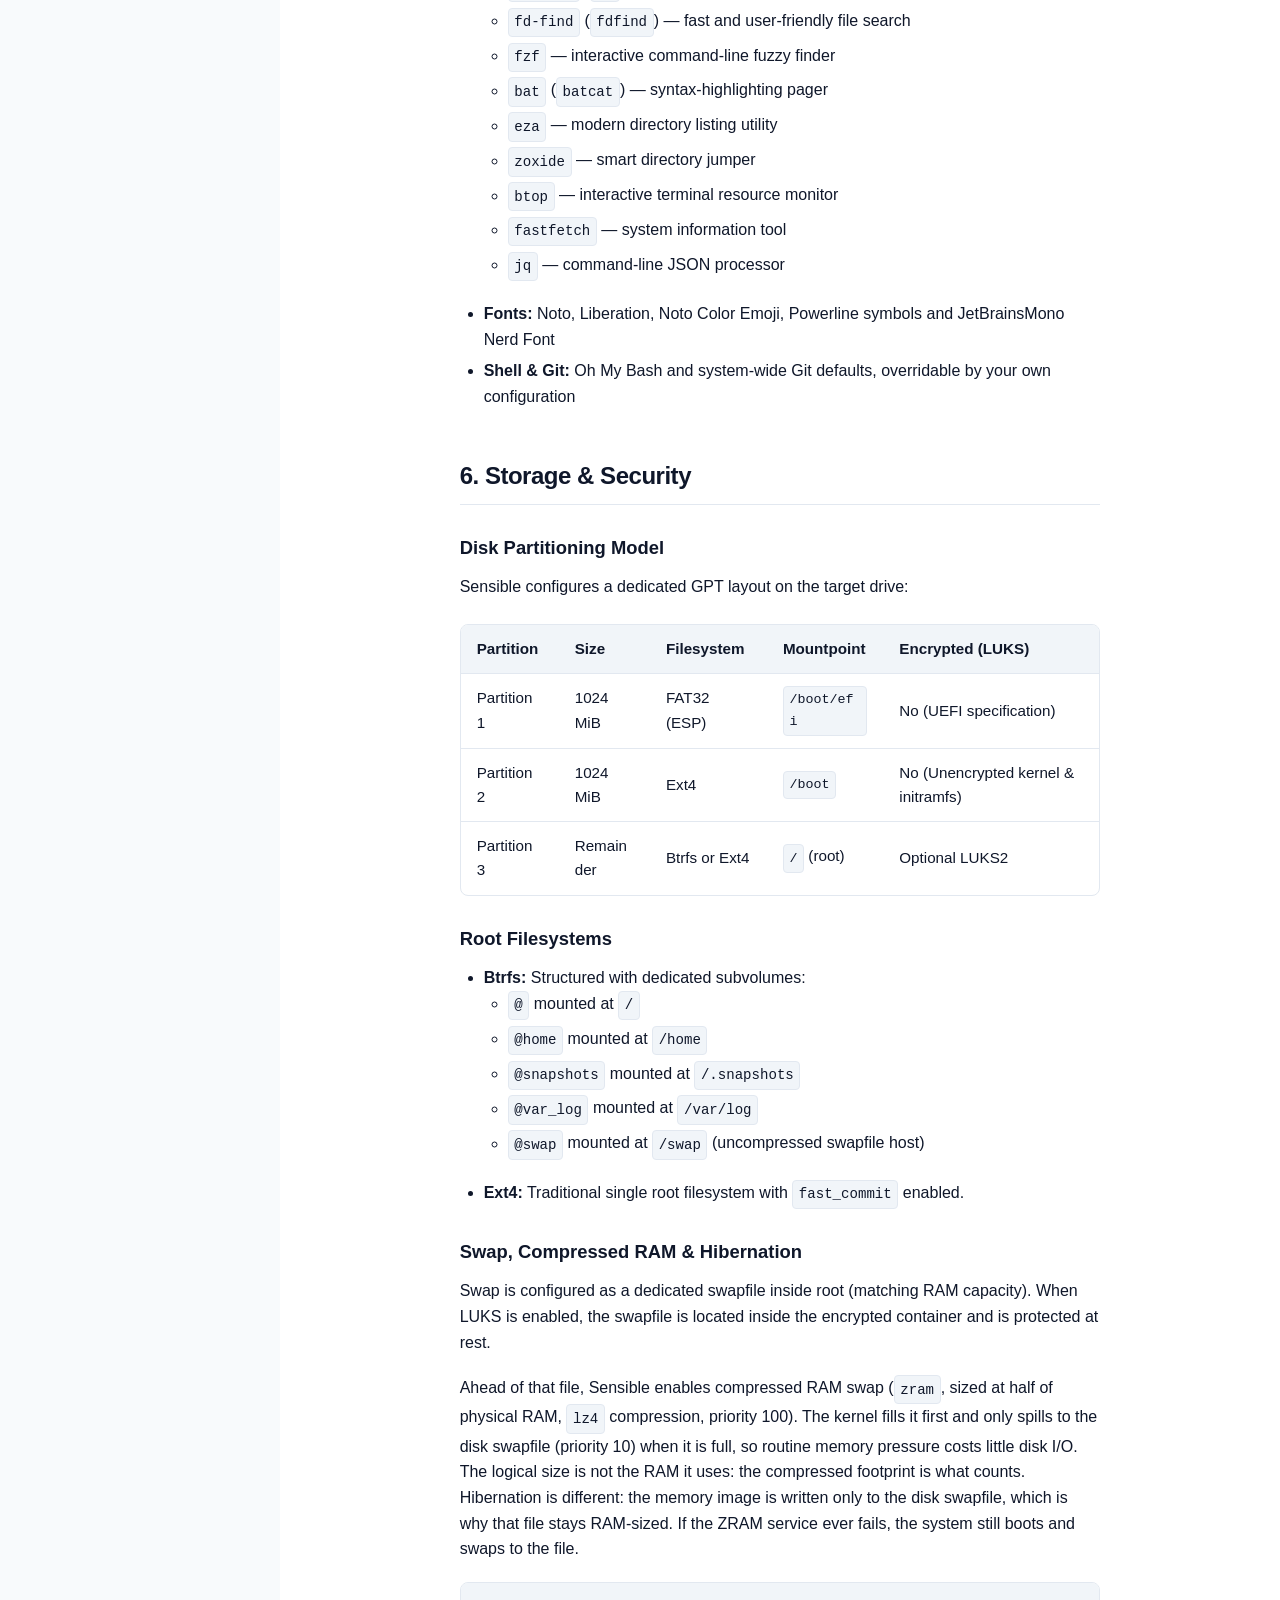
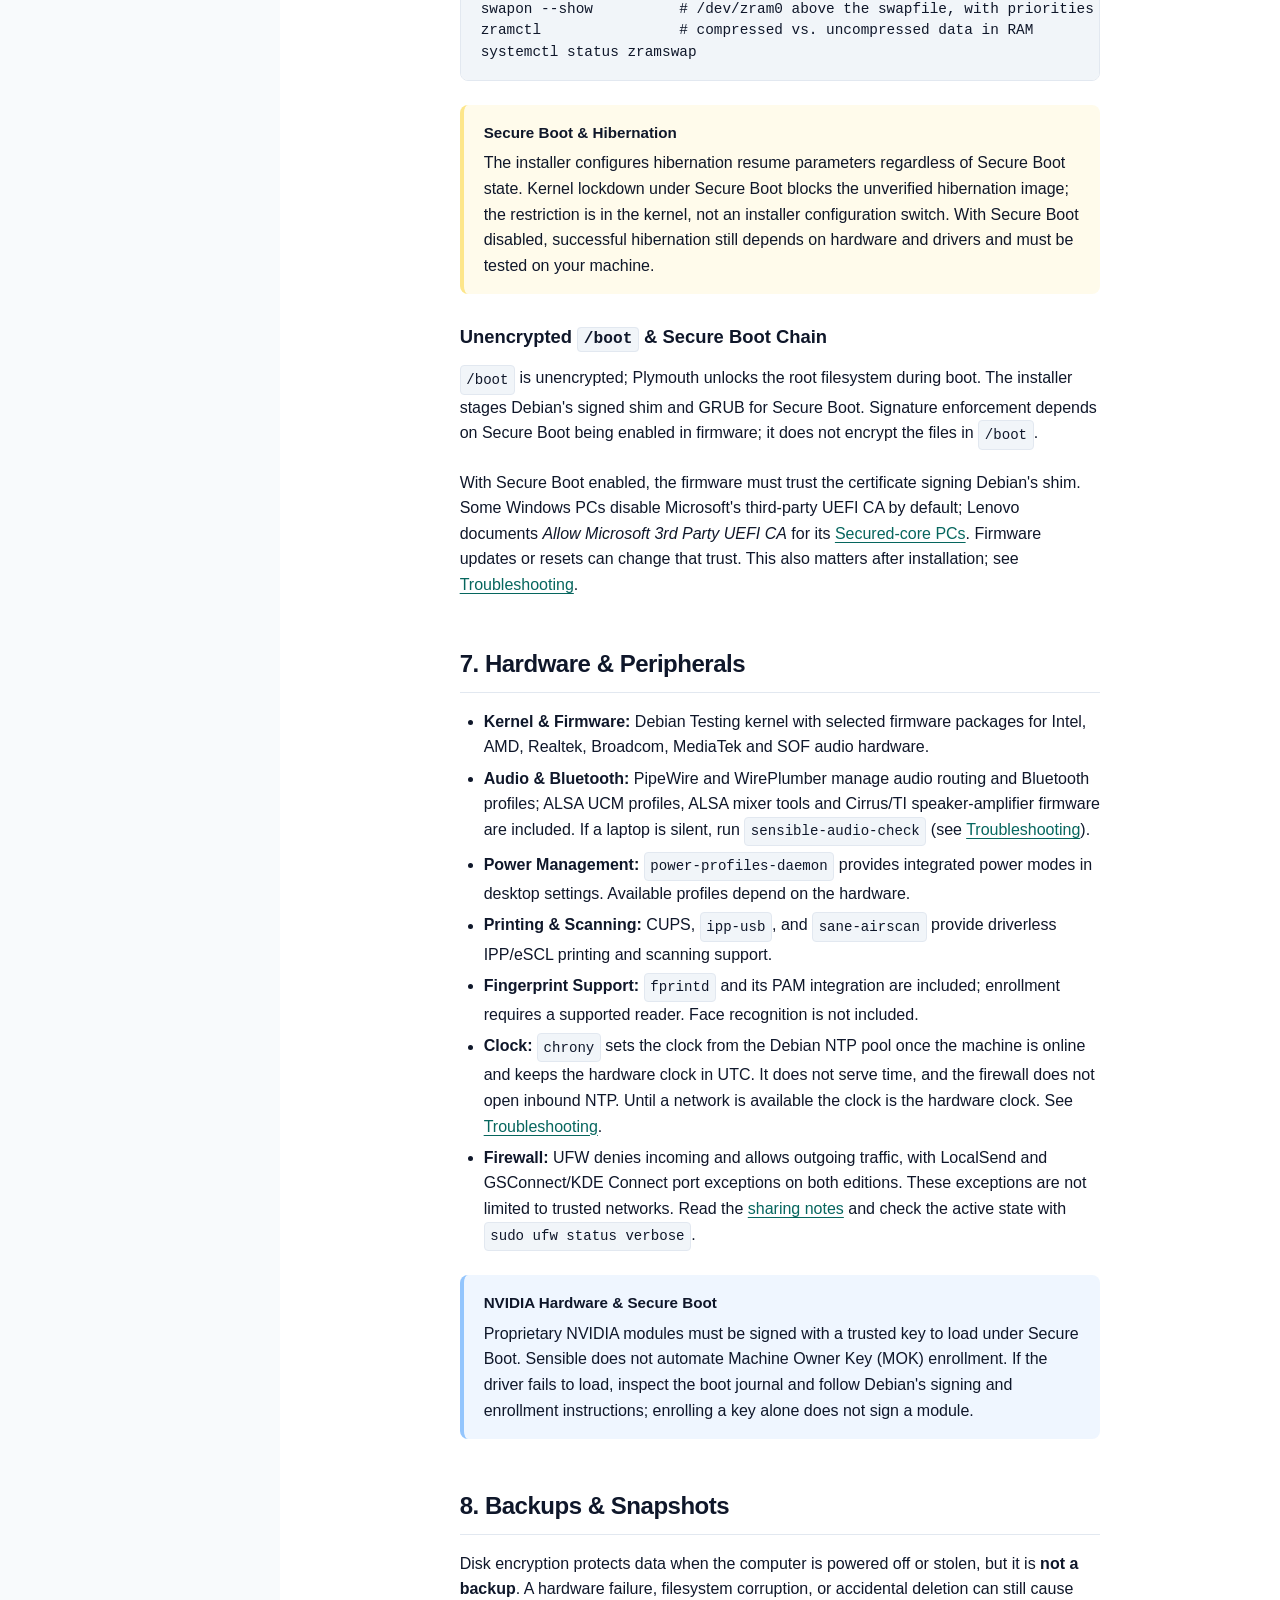
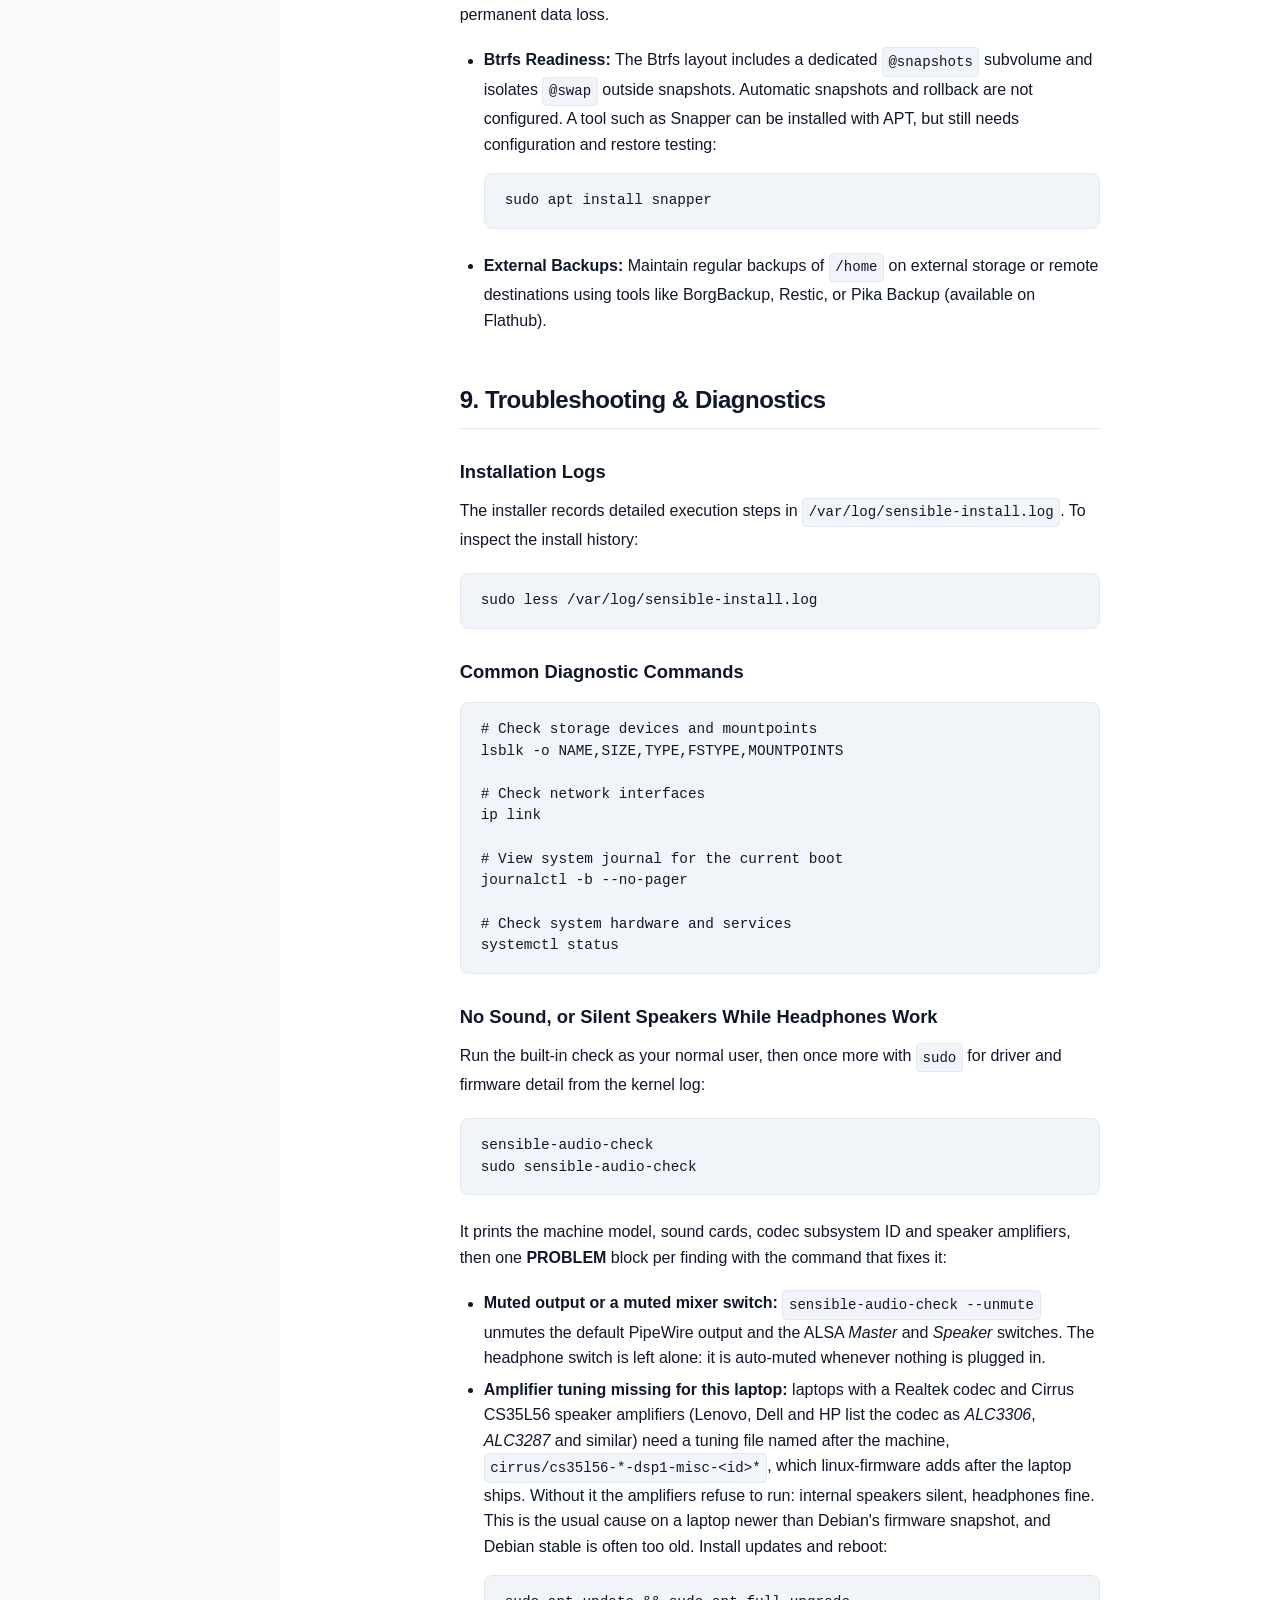
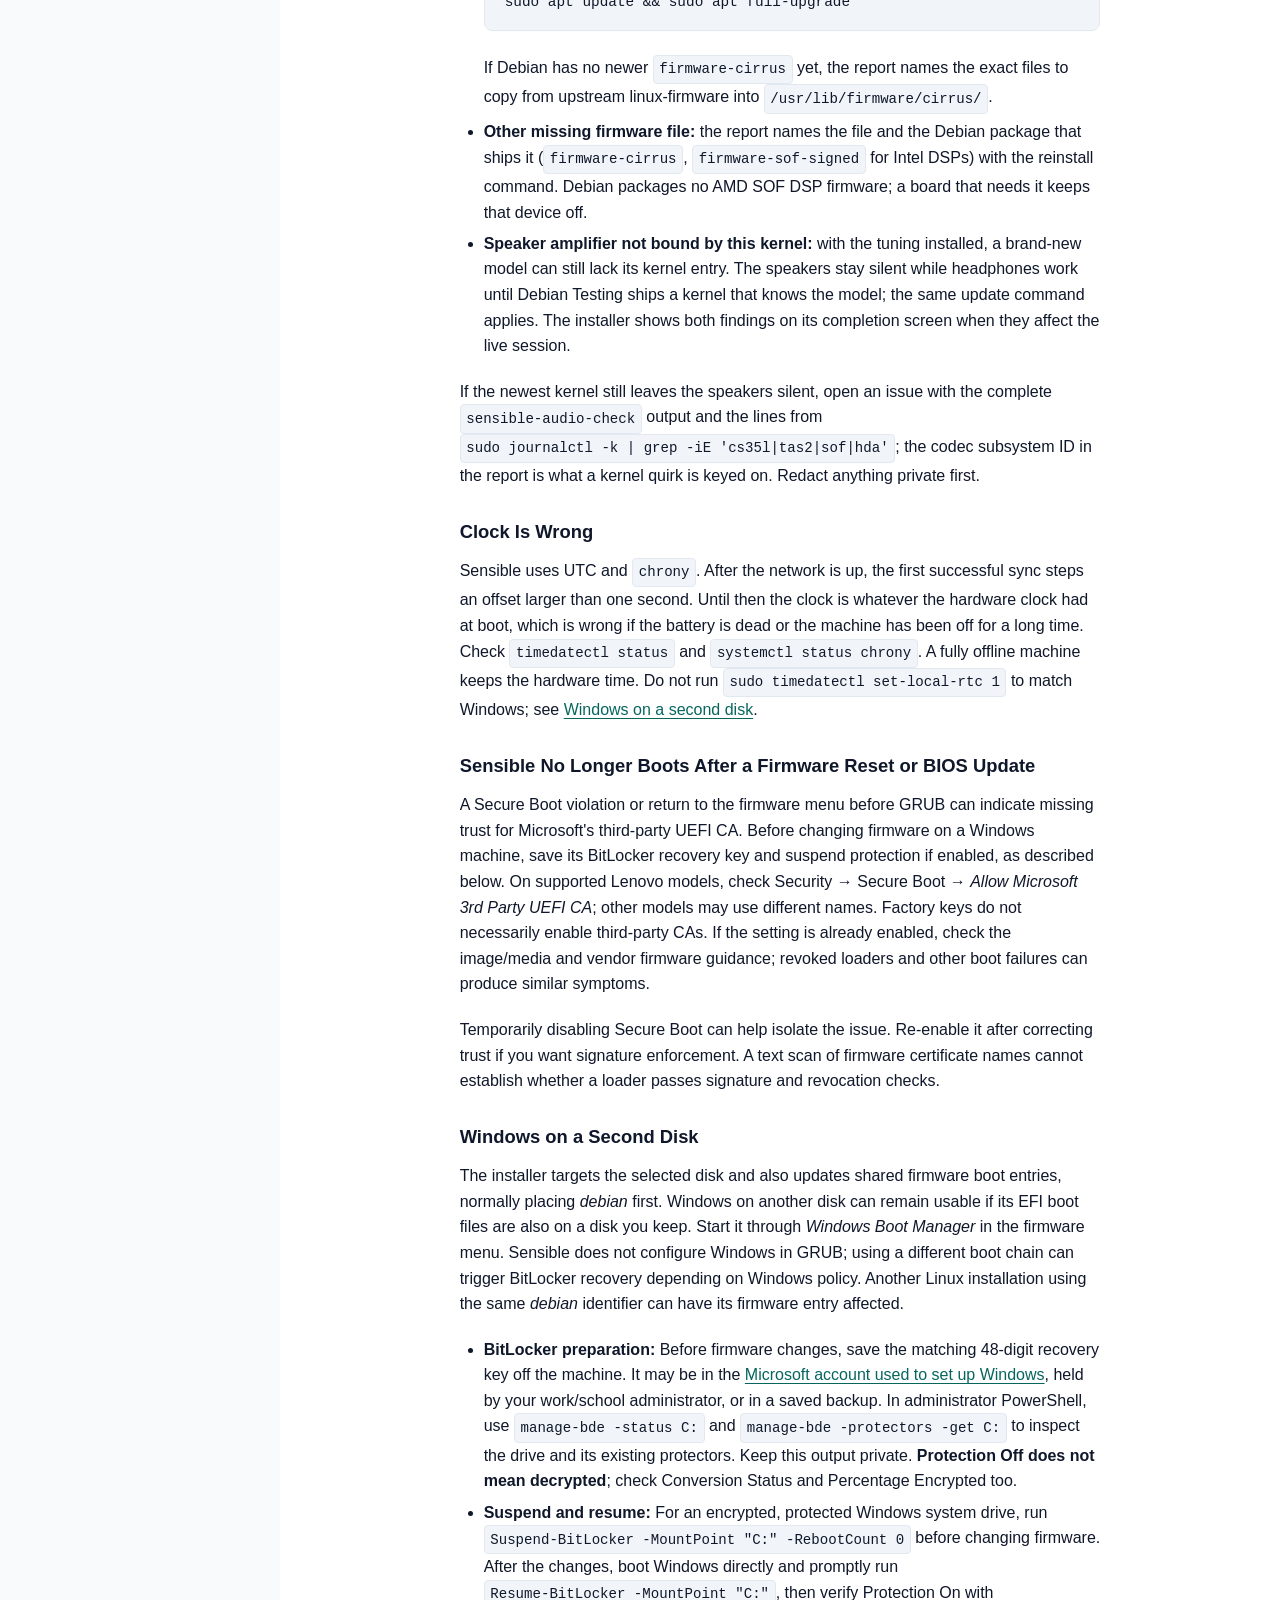
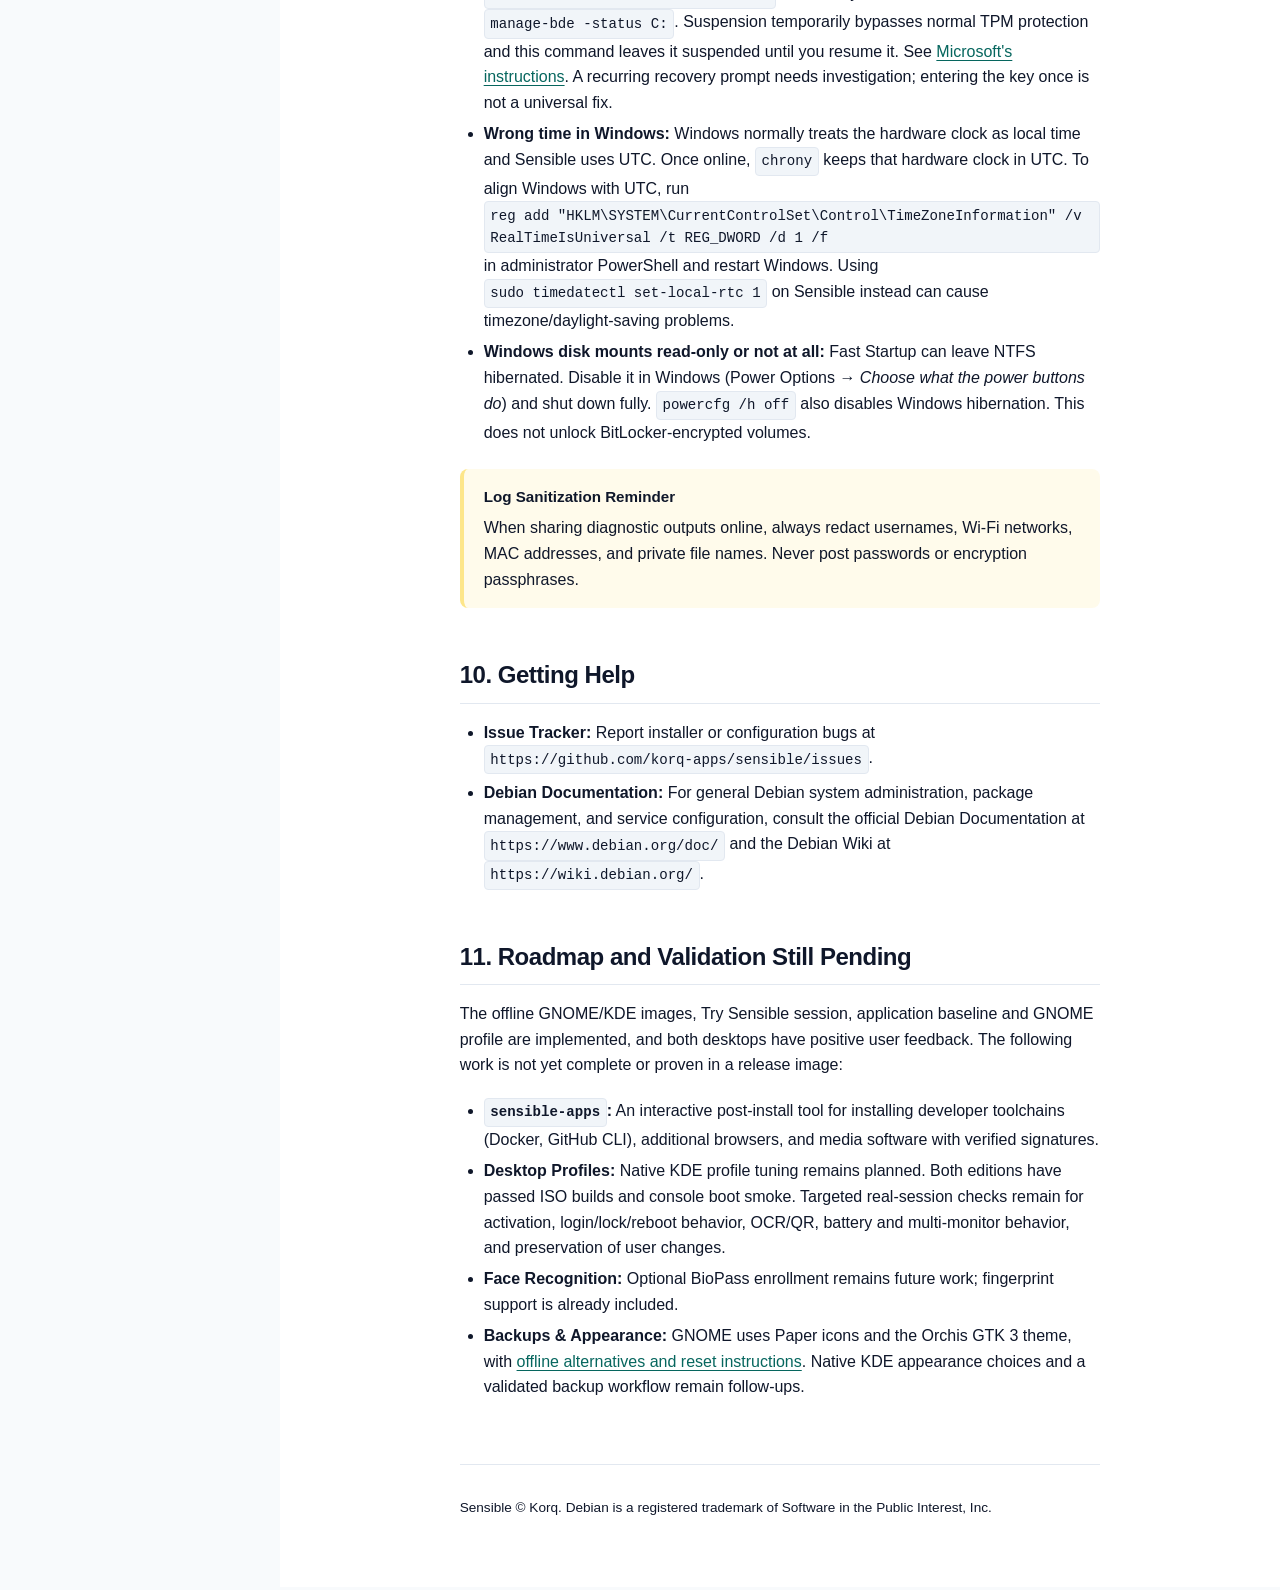
==== commit edf33304: "feat: chrony-time-sync service" ====
--- a/manual/index.html
+++ b/manual/index.html
@@ -130,12 +130,8 @@
             <li><strong>Automatic Login:</strong> If selected during an encrypted installation, automatic desktop login engages after unlocking the LUKS2 disk at boot. Unencrypted installs always require password login.</li>
           </ul>
 
-          <h3 id="desktop-credentials">Saved Passwords: Passwords and Keys (GNOME) &amp; KDE Wallet</h3>
-          <p>Your apps save passwords and login tokens (browser logins, mail, chat) in a <strong>keyring</strong>, encrypted separately from your disk and screen lock. On GNOME you manage it in the <strong>Passwords and Keys</strong> app; on KDE, in <strong>KDE Wallet</strong>.</p>
-          <p><strong>Password login (the default) can also unlock your keyring.</strong> When the keyring uses your account password and its PAM integration is configured, the password you type at the login screen unlocks it in the same step. Wallet locking settings and additional keyrings can still cause prompts. <strong>Fingerprint or face authentication does not supply a keyring password.</strong> Sensible’s Face Login Setup enables face recognition for <strong>unlocking an existing desktop session</strong> and, optionally, administrator commands. After a boot or logout, start the desktop with your account password; Howdy cannot replace that password login. Face unlock does not decrypt a keyring that was locked separately. Fingerprint and automatic-login settings are separate and can still leave an encrypted keyring locked. If face login was enabled with an older setup, reopen Face Login Setup and choose <strong>Turn off and set up again</strong> to apply this behavior. If you change your account password with the <code>passwd</code> command alone, the keyring keeps the old one and will ask for it; update the keyring password too, using Passwords and Keys on GNOME or KDE Wallet on KDE.</p>
-          <p><strong>If a second keyring ever asks for its password</strong> (typically one named "Default Keyring", left over from a period of automatic login), tick <strong>Automatically unlock this keyring whenever I'm logged in</strong> on that prompt. GNOME then keeps that keyring's password inside your login keyring, which your login password already unlocks, so it never asks again. This is the standard GNOME mechanism and needs no merging of keyrings.</p>
-          <p><strong>With automatic login on GNOME, a newly created login keyring has no password.</strong> Sensible creates that keyring without separate encryption so apps can use it without a keyring prompt; existing keyrings are preserved. LUKS still protects the files while the disk is locked, but after disk unlock anyone able to read your account’s files can read those saved passwords. This is an explicit tradeoff of the GNOME automatic-login option. To add keyring encryption, open <strong>Passwords and Keys</strong> and set a password on the Login keyring. Switching back to password login does not by itself encrypt an existing empty-password keyring.</p>
-          <p><strong>KDE automatic login preserves KDE Wallet encryption.</strong> Sensible does not create an empty-password KDE wallet or remove an existing wallet password. Automatic login supplies no wallet password, so KDE Wallet may still ask you to create or unlock a wallet; further prompts depend on its locking settings.</p>
+          <h3 id="desktop-credentials">Saved Passwords: KDE Wallet &amp; GNOME Keyring</h3>
+          <p>These stores protect saved application credentials separately from your disk and screen lock. With working login integration, typing your account password can unlock a matching wallet/keyring; on KDE, Debian's integration is designed to create the default wallet for you at a password login. Autologin or fingerprint/face authentication alone does not supply that decryption password, so saved-secret access may still prompt. A session started by automatic login is not unlocked either: if no wallet exists yet, as in Try Sensible, the first program that needs one opens the new-wallet dialog; an existing wallet asks for its password. Unlocking an already-running session is different: its wallet may already be open. Further prompts depend on the wallet's locking settings.</p>
           <p><strong>KDE first-use error:</strong> “Seems that your system has no keys suitable for encryption” comes from the KDE Wallet Service dialog that creates a new wallet. Its first page preselects <strong>Use GPG encryption, for better protection</strong>, which needs an existing OpenPGP key. For an ordinary password-backed wallet, go back and choose <strong>Classic, blowfish encrypted file</strong>, then set a non-empty wallet password; matching your account password allows password-login integration when configured. Existing wallets must not be deleted or replaced to bypass an error. <a href="https://docs.kde.org/stable_kf6/en/kwalletmanager/kwalletmanager/introduction.html" target="_blank" rel="noopener noreferrer">KDE explains the two backends</a>.</p>
           <p><strong>Keep credentials protected:</strong> Do not remove the wallet password, disable secret storage, or save your login password in a script merely to avoid prompts. A wallet password can differ from your current account password, especially after an administrator resets the account password. Treat Try Sensible as a temporary session, not a place to keep valuable credentials.</p>
           <p>Cross-desktop first-use and unlock improvements are <a href="https://github.com/korq-apps/sensible/issues/29" target="_blank" rel="noopener noreferrer">planned in issue #29</a>. A disk-unlock-to-keyring path must be tested before Sensible promises it; no such new integration is shipped by this documentation update.</p>
@@ -273,6 +269,7 @@
             <li><strong>Power Management:</strong> <code>power-profiles-daemon</code> provides integrated power modes in desktop settings. Available profiles depend on the hardware.</li>
             <li><strong>Printing &amp; Scanning:</strong> CUPS, <code>ipp-usb</code>, and <code>sane-airscan</code> provide driverless IPP/eSCL printing and scanning support.</li>
             <li><strong>Fingerprint Support:</strong> <code>fprintd</code> and its PAM integration are included; enrollment requires a supported reader. Face recognition is not included.</li>
+            <li><strong>Clock:</strong> <code>chrony</code> sets the clock from the Debian NTP pool once the machine is online and keeps the hardware clock in UTC. It does not serve time, and the firewall does not open inbound NTP. Until a network is available the clock is the hardware clock. See <a href="#wrong-clock">Troubleshooting</a>.</li>
             <li><strong>Firewall:</strong> UFW denies incoming and allows outgoing traffic, with LocalSend and GSConnect/KDE Connect port exceptions on both editions. These exceptions are not limited to trusted networks. Read the <a href="applications.html#sharing-firewall">sharing notes</a> and check the active state with <code>sudo ufw status verbose</code>.</li>
           </ul>
 
@@ -328,6 +325,9 @@
           </ul>
           <p>If the newest kernel still leaves the speakers silent, open an issue with the complete <code>sensible-audio-check</code> output and the lines from <code>sudo journalctl -k | grep -iE 'cs35l|tas2|sof|hda'</code>; the codec subsystem ID in the report is what a kernel quirk is keyed on. Redact anything private first.</p>
 
+          <h3 id="wrong-clock">Clock Is Wrong</h3>
+          <p>Sensible uses UTC and <code>chrony</code>. After the network is up, the first successful sync steps an offset larger than one second. Until then the clock is whatever the hardware clock had at boot, which is wrong if the battery is dead or the machine has been off for a long time. Check <code>timedatectl status</code> and <code>systemctl status chrony</code>. A fully offline machine keeps the hardware time. Do not run <code>sudo timedatectl set-local-rtc 1</code> to match Windows; see <a href="#windows-second-disk">Windows on a second disk</a>.</p>
+
           <h3 id="secure-boot-refused">Sensible No Longer Boots After a Firmware Reset or BIOS Update</h3>
           <p>A Secure Boot violation or return to the firmware menu before GRUB can indicate missing trust for Microsoft's third-party UEFI CA. Before changing firmware on a Windows machine, save its BitLocker recovery key and suspend protection if enabled, as described below. On supported Lenovo models, check Security → Secure Boot → <em>Allow Microsoft 3rd Party UEFI CA</em>; other models may use different names. Factory keys do not necessarily enable third-party CAs. If the setting is already enabled, check the image/media and vendor firmware guidance; revoked loaders and other boot failures can produce similar symptoms.</p>
           <p>Temporarily disabling Secure Boot can help isolate the issue. Re-enable it after correcting trust if you want signature enforcement. A text scan of firmware certificate names cannot establish whether a loader passes signature and revocation checks.</p>
@@ -337,7 +337,7 @@
           <ul>
             <li><strong>BitLocker preparation:</strong> Before firmware changes, save the matching 48-digit recovery key off the machine. It may be in the <a href="https://account.microsoft.com/devices/recoverykey">Microsoft account used to set up Windows</a>, held by your work/school administrator, or in a saved backup. In administrator PowerShell, use <code>manage-bde -status C:</code> and <code>manage-bde -protectors -get C:</code> to inspect the drive and its existing protectors. Keep this output private. <strong>Protection Off does not mean decrypted</strong>; check Conversion Status and Percentage Encrypted too.</li>
             <li><strong>Suspend and resume:</strong> For an encrypted, protected Windows system drive, run <code>Suspend-BitLocker -MountPoint "C:" -RebootCount 0</code> before changing firmware. After the changes, boot Windows directly and promptly run <code>Resume-BitLocker -MountPoint "C:"</code>, then verify Protection On with <code>manage-bde -status C:</code>. Suspension temporarily bypasses normal TPM protection and this command leaves it suspended until you resume it. See <a href="https://learn.microsoft.com/en-us/troubleshoot/windows-client/windows-security/suspend-bitlocker-protection-non-microsoft-updates">Microsoft's instructions</a>. A recurring recovery prompt needs investigation; entering the key once is not a universal fix.</li>
-            <li><strong>Wrong time in Windows:</strong> Windows normally treats the hardware clock as local time and Sensible uses UTC. To align Windows with UTC, run <code>reg add "HKLM\SYSTEM\CurrentControlSet\Control\TimeZoneInformation" /v RealTimeIsUniversal /t REG_DWORD /d 1 /f</code> in administrator PowerShell and restart Windows. Using <code>sudo timedatectl set-local-rtc 1</code> on Sensible instead can cause timezone/daylight-saving problems.</li>
+            <li><strong>Wrong time in Windows:</strong> Windows normally treats the hardware clock as local time and Sensible uses UTC. Once online, <code>chrony</code> keeps that hardware clock in UTC. To align Windows with UTC, run <code>reg add "HKLM\SYSTEM\CurrentControlSet\Control\TimeZoneInformation" /v RealTimeIsUniversal /t REG_DWORD /d 1 /f</code> in administrator PowerShell and restart Windows. Using <code>sudo timedatectl set-local-rtc 1</code> on Sensible instead can cause timezone/daylight-saving problems.</li>
             <li><strong>Windows disk mounts read-only or not at all:</strong> Fast Startup can leave NTFS hibernated. Disable it in Windows (Power Options → <em>Choose what the power buttons do</em>) and shut down fully. <code>powercfg /h off</code> also disables Windows hibernation. This does not unlock BitLocker-encrypted volumes.</li>
           </ul>
 
@@ -361,7 +361,7 @@
           <ul>
             <li><strong><code>sensible-apps</code>:</strong> An interactive post-install tool for installing developer toolchains (Docker, GitHub CLI), additional browsers, and media software with verified signatures.</li>
             <li><strong>Desktop Profiles:</strong> Native KDE profile tuning remains planned. Both editions have passed ISO builds and console boot smoke. Targeted real-session checks remain for activation, login/lock/reboot behavior, OCR/QR, battery and multi-monitor behavior, and preservation of user changes.</li>
-            <li><strong>Face Recognition:</strong> Optional Howdy-next face login has a standalone guided setup launcher with testing and rollback, documented in the source repository. Fingerprint support is already included.</li>
+            <li><strong>Face Recognition:</strong> Optional BioPass enrollment remains future work; fingerprint support is already included.</li>
             <li><strong>Backups &amp; Appearance:</strong> GNOME uses Paper icons and the Orchis GTK 3 theme, with <a href="applications.html#themes">offline alternatives and reset instructions</a>. Native KDE appearance choices and a validated backup workflow remain follow-ups.</li>
           </ul>
         </section>
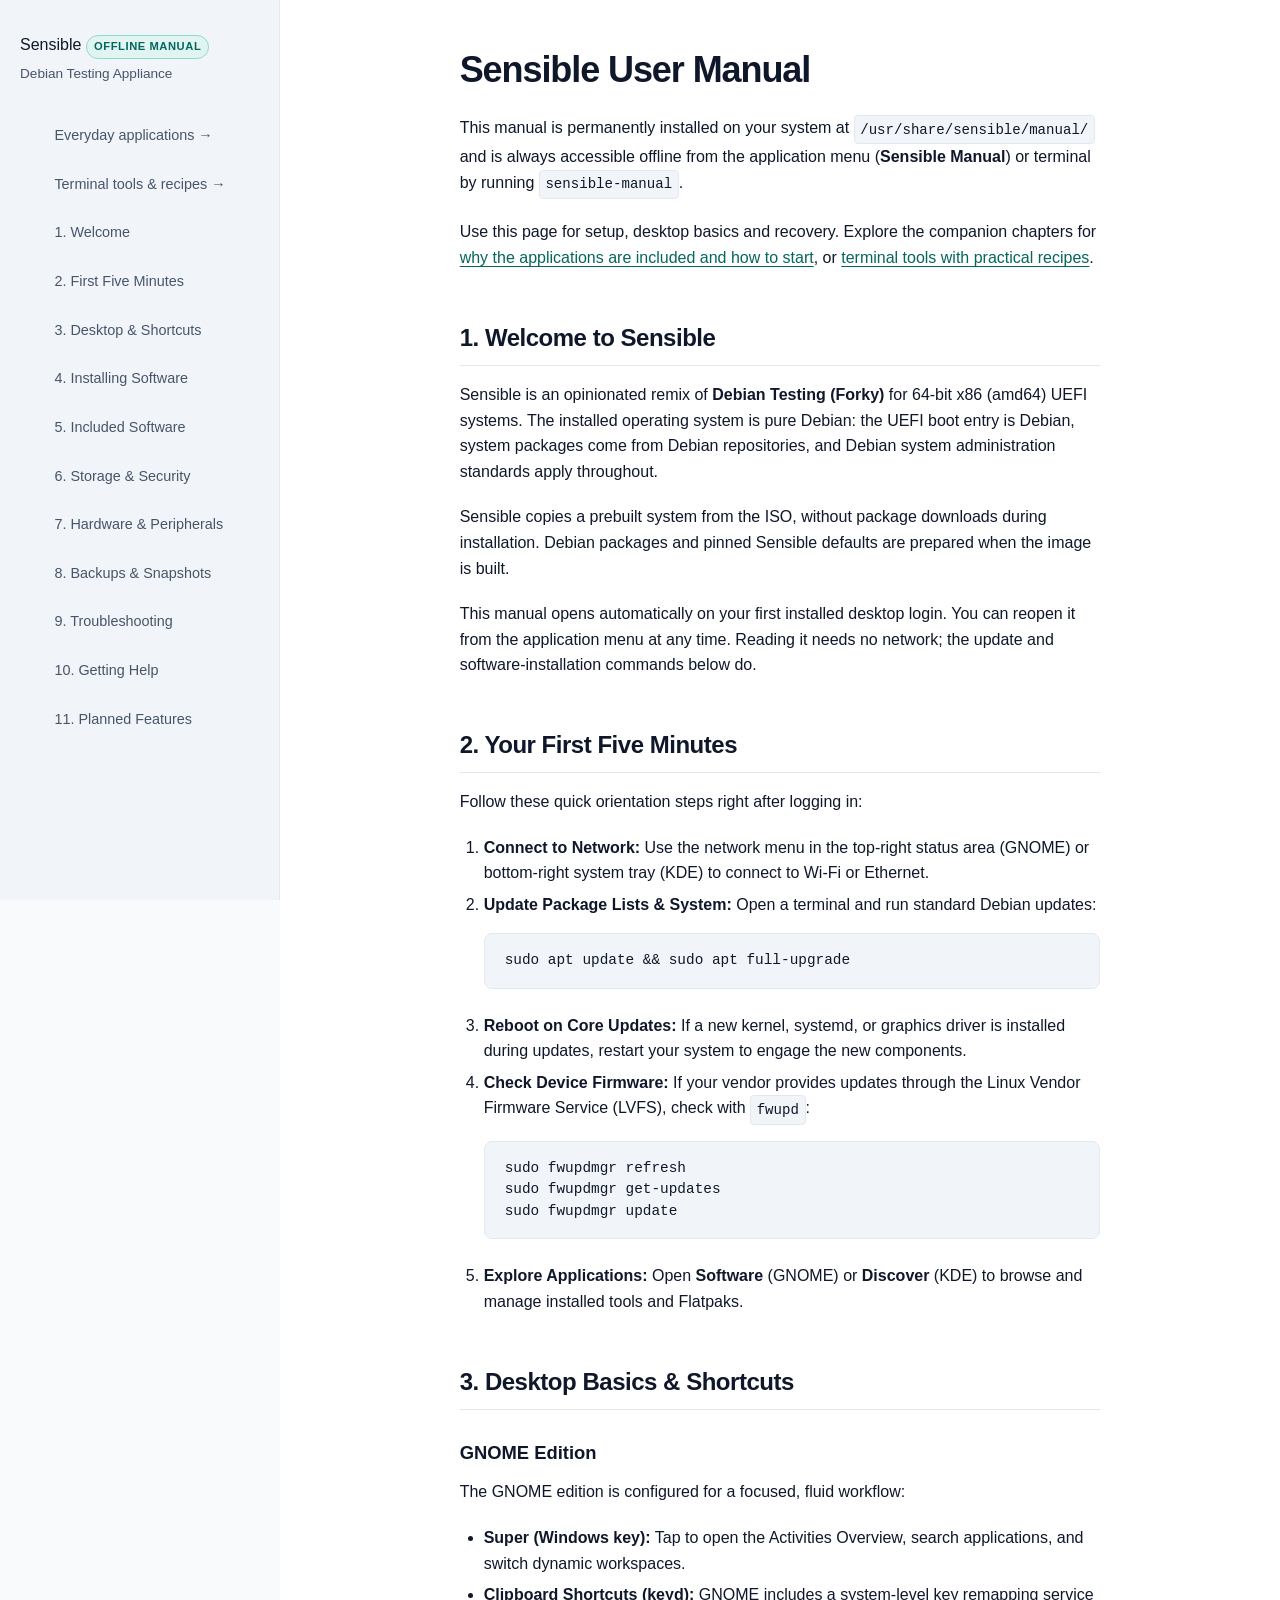
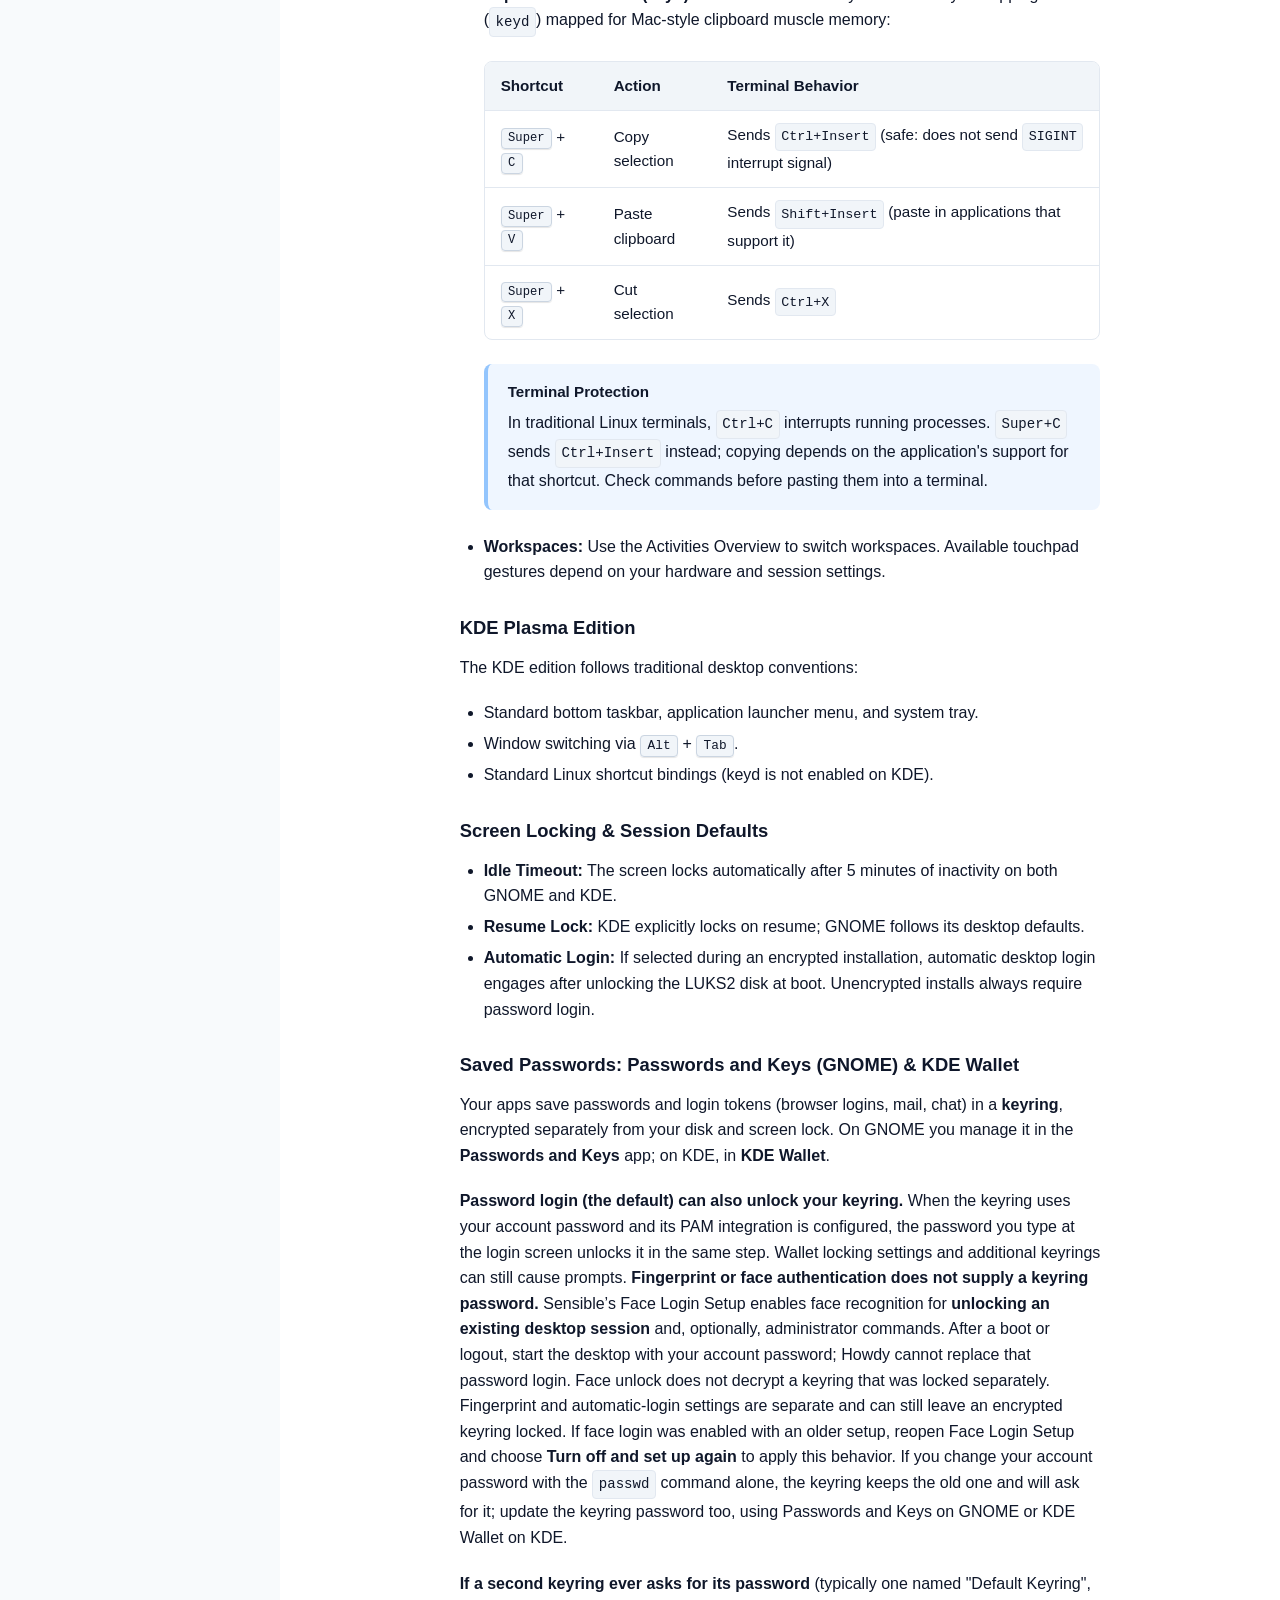
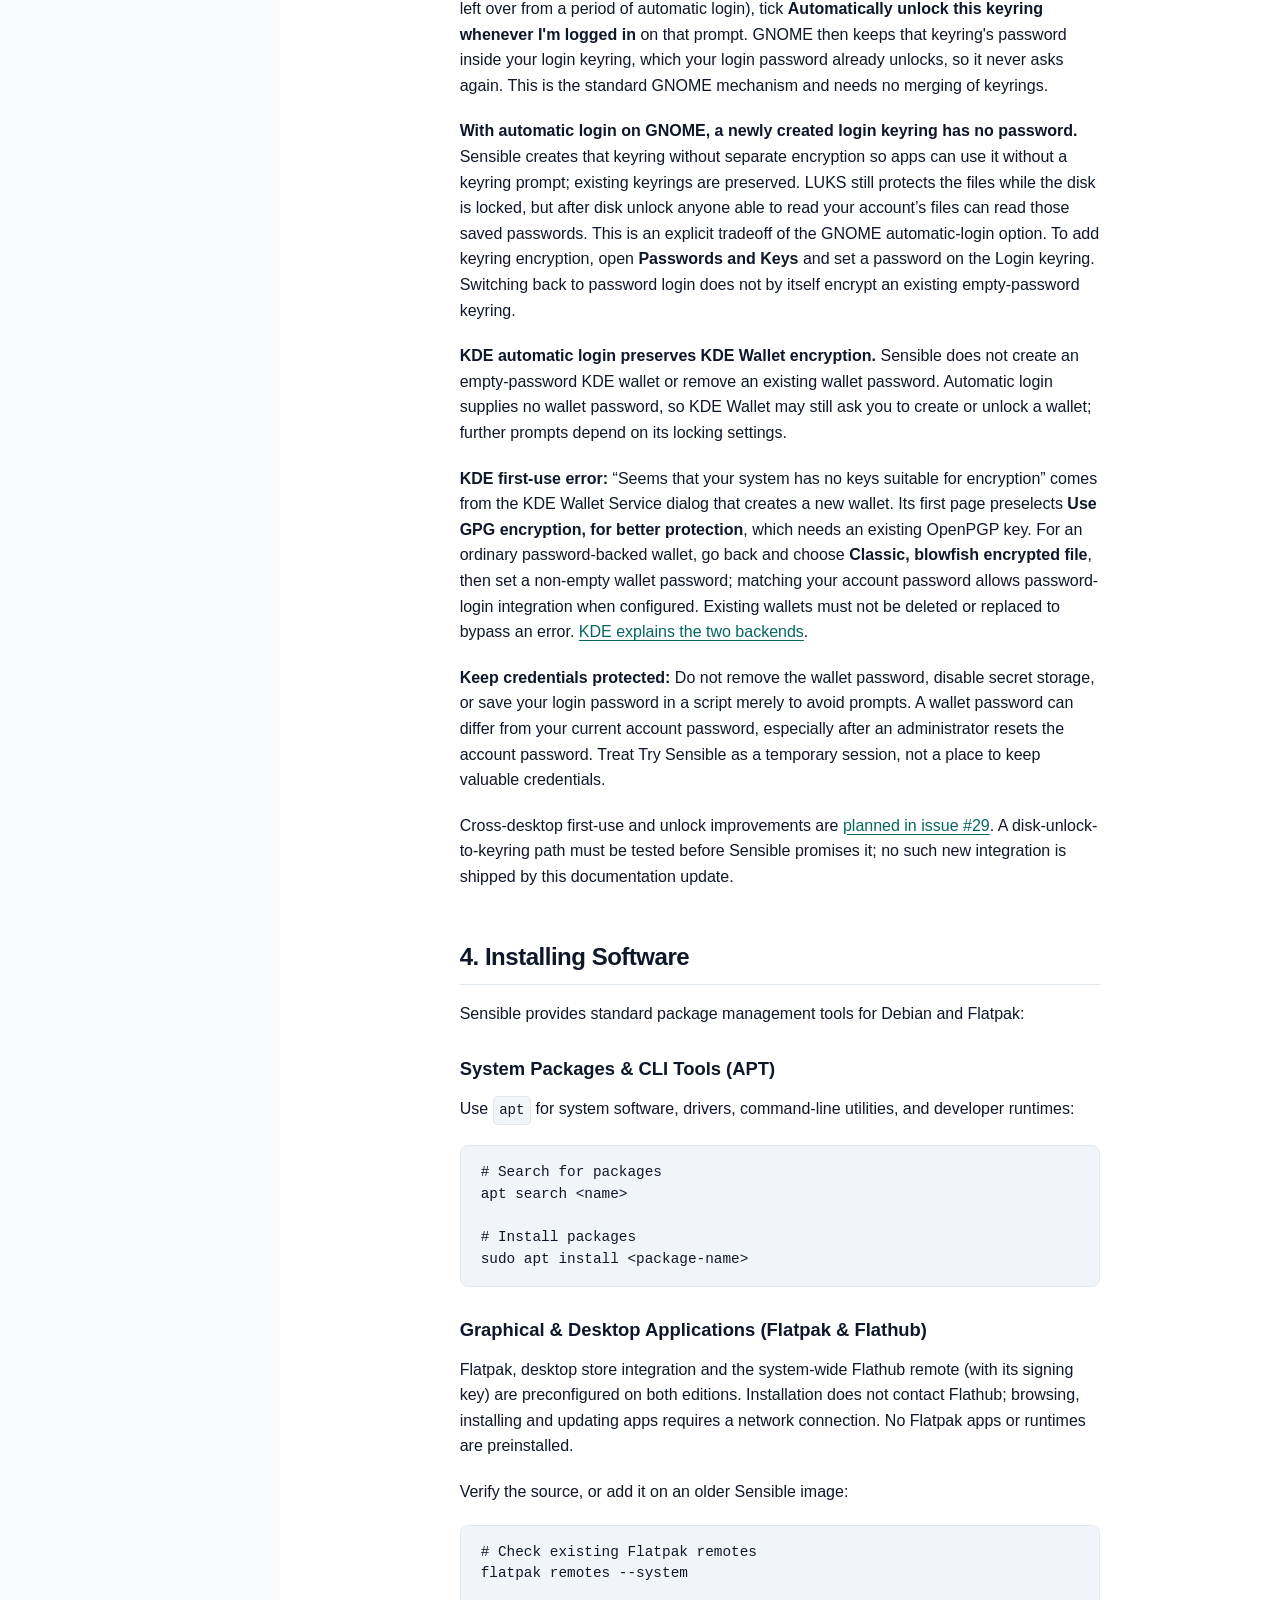
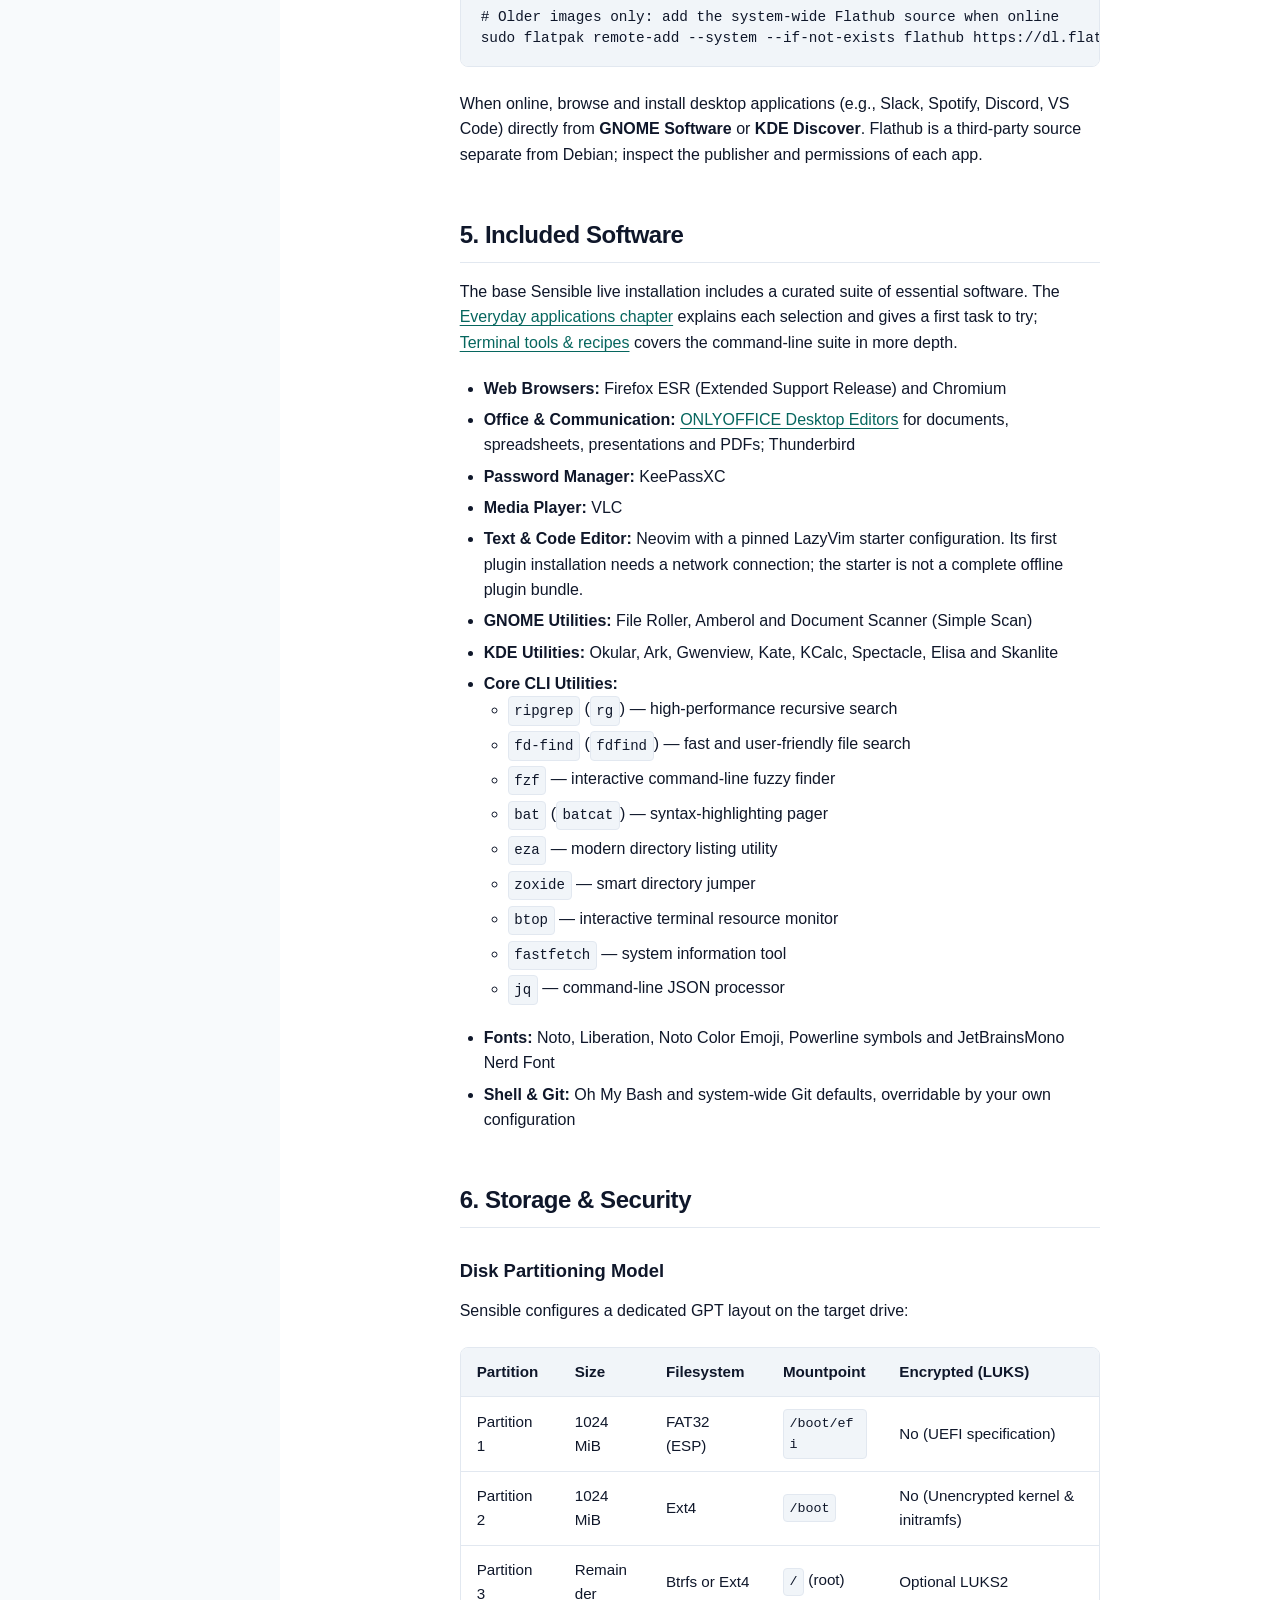
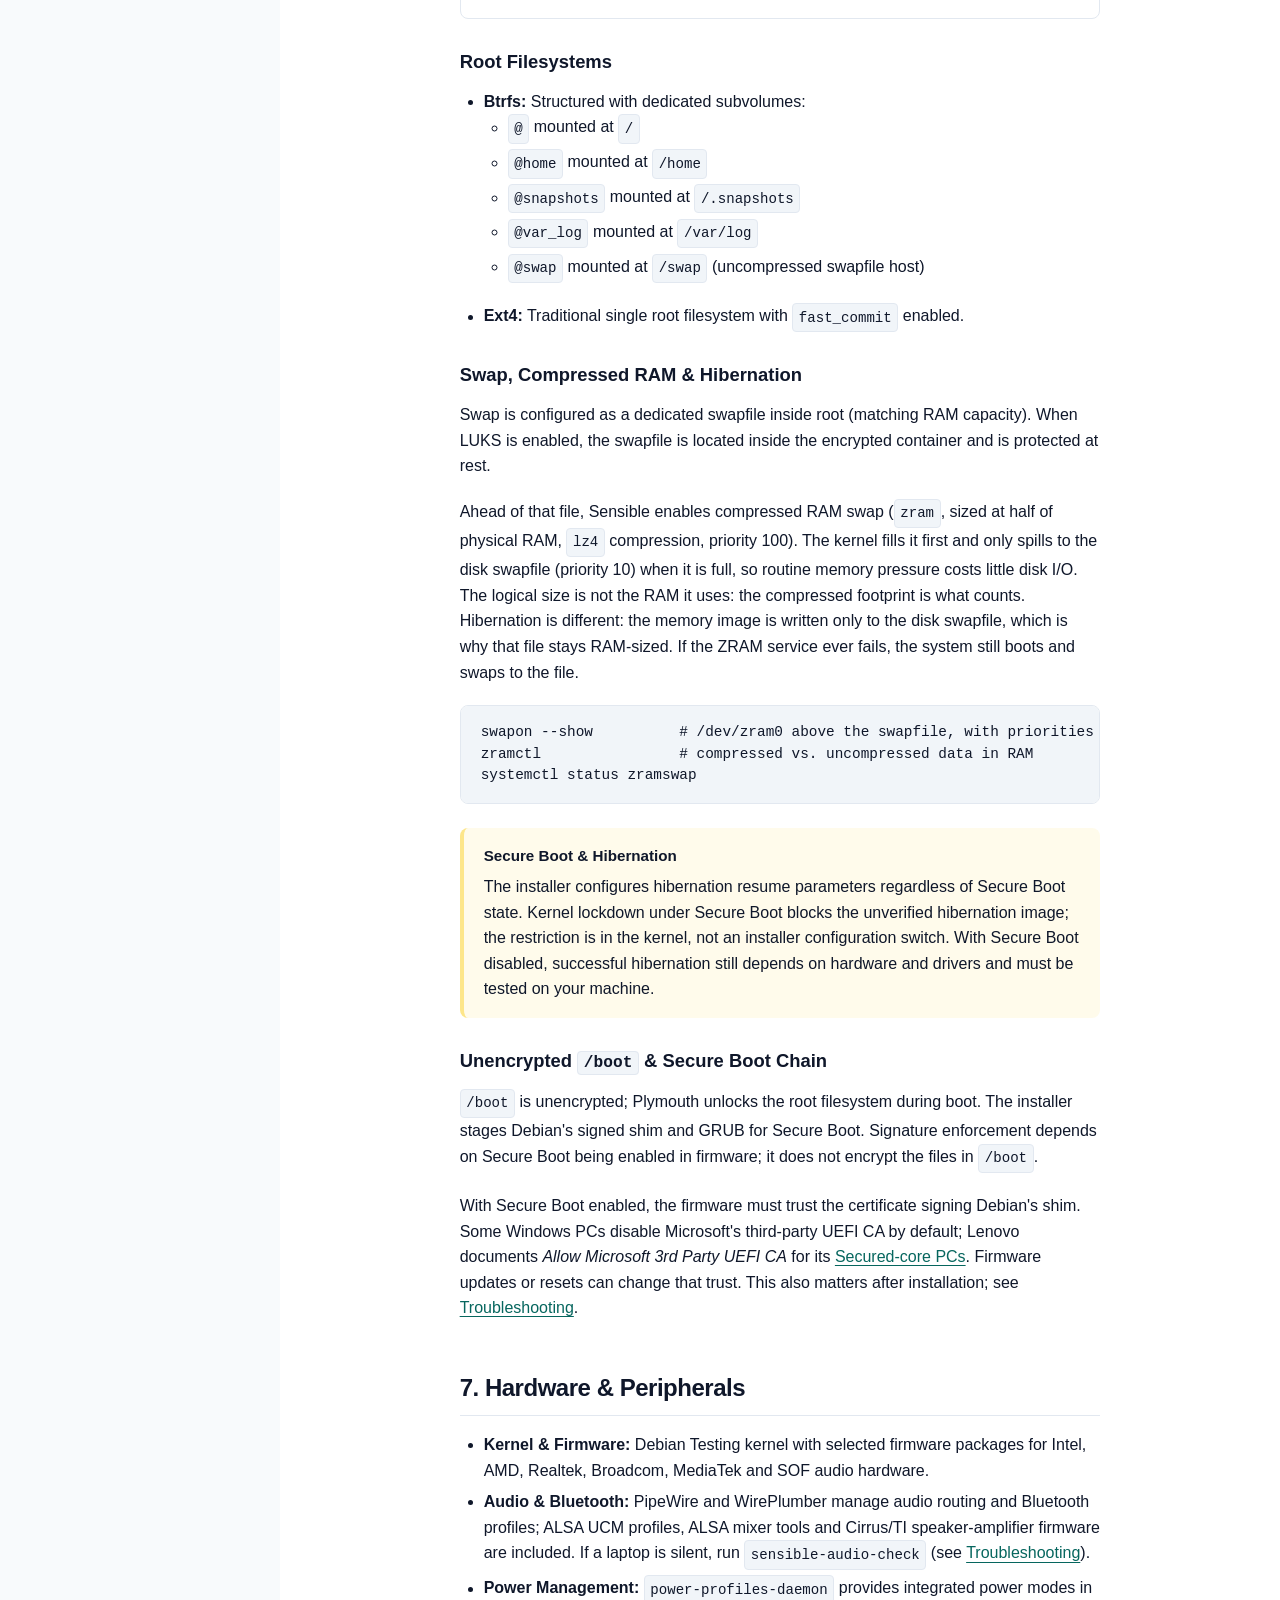
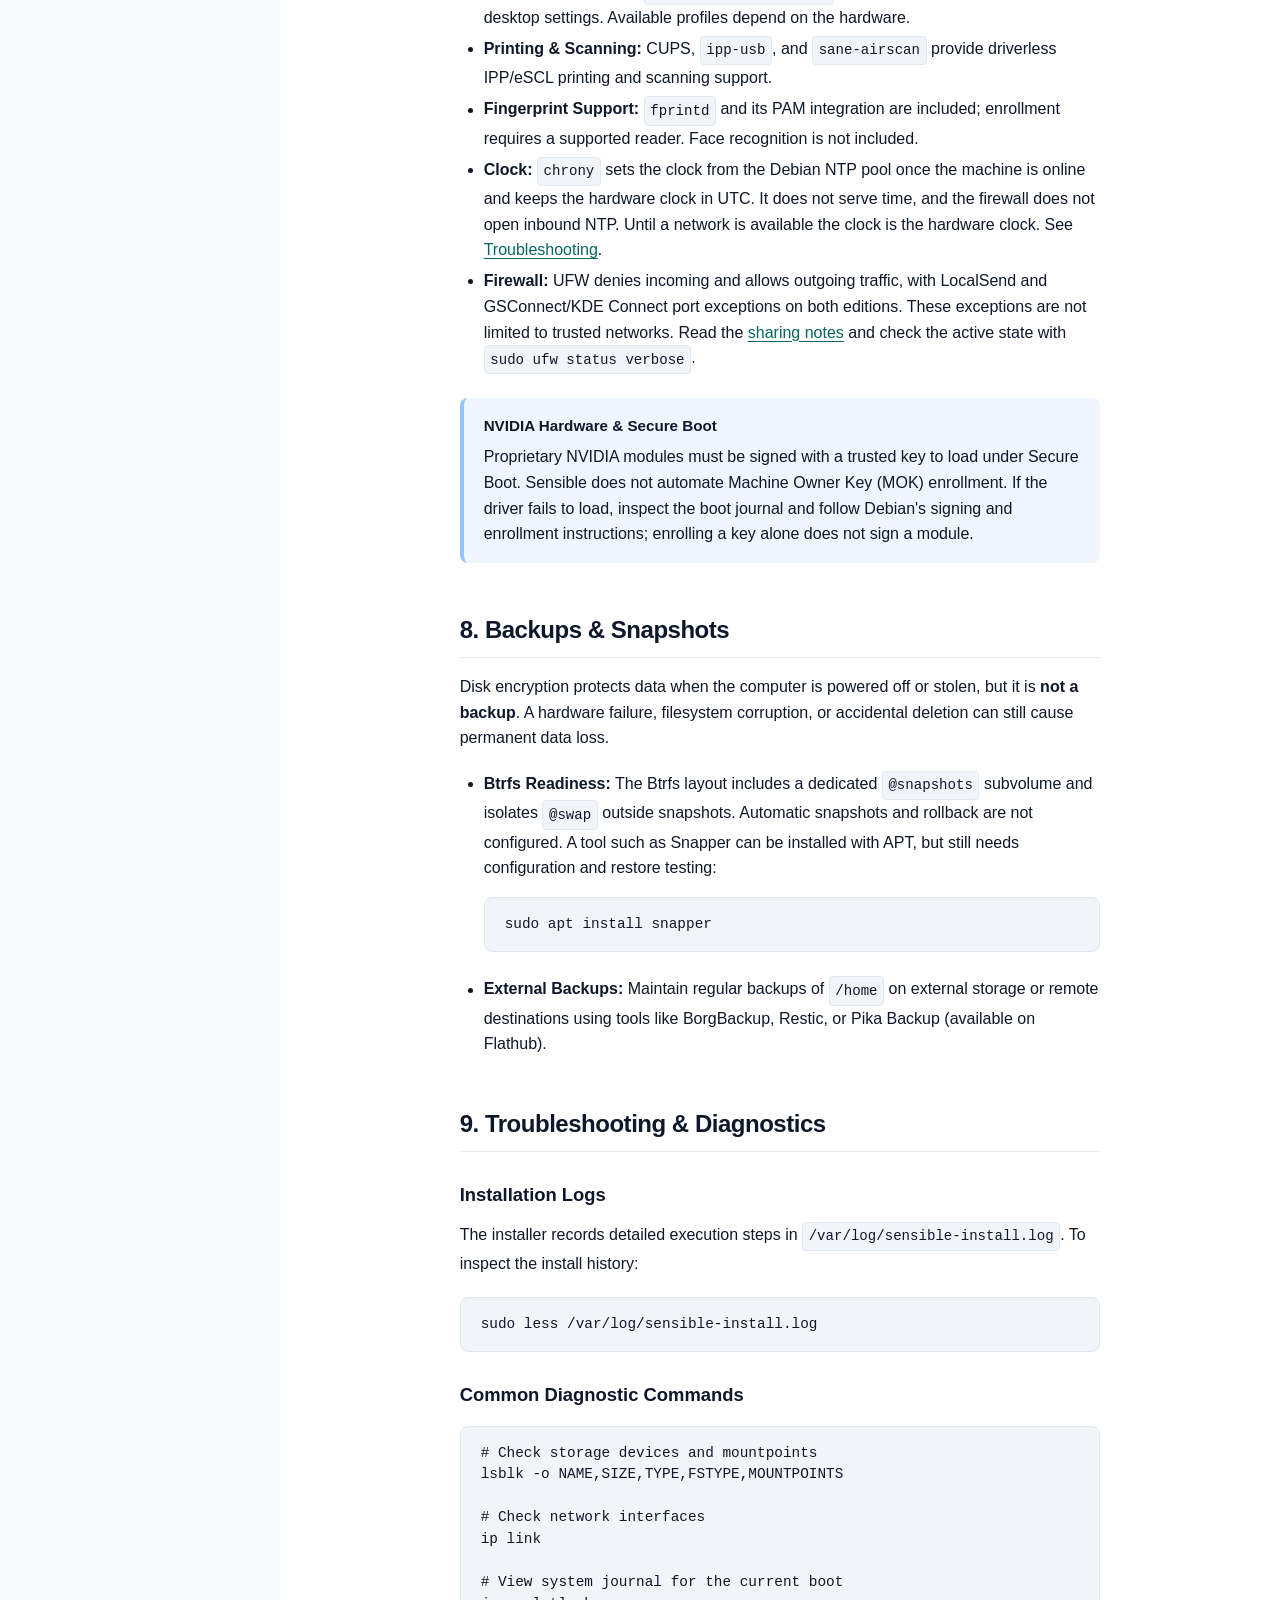
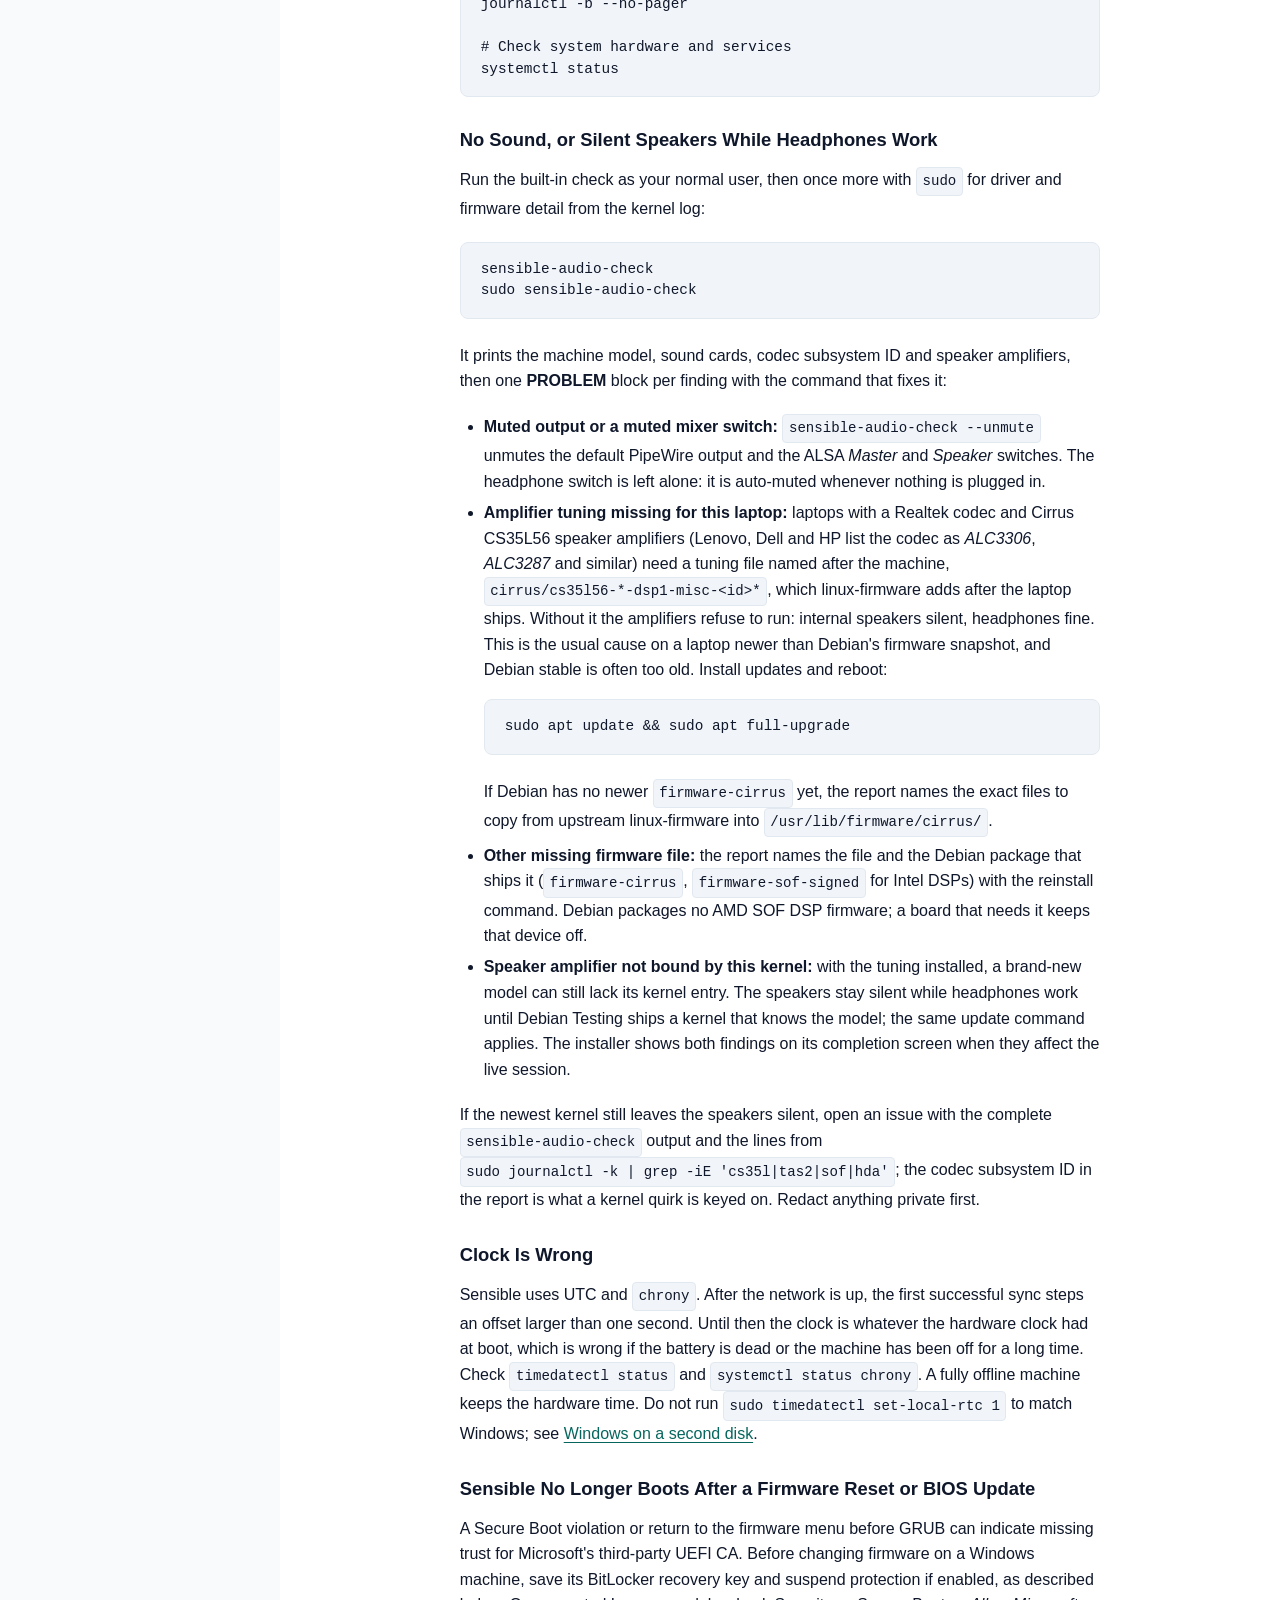
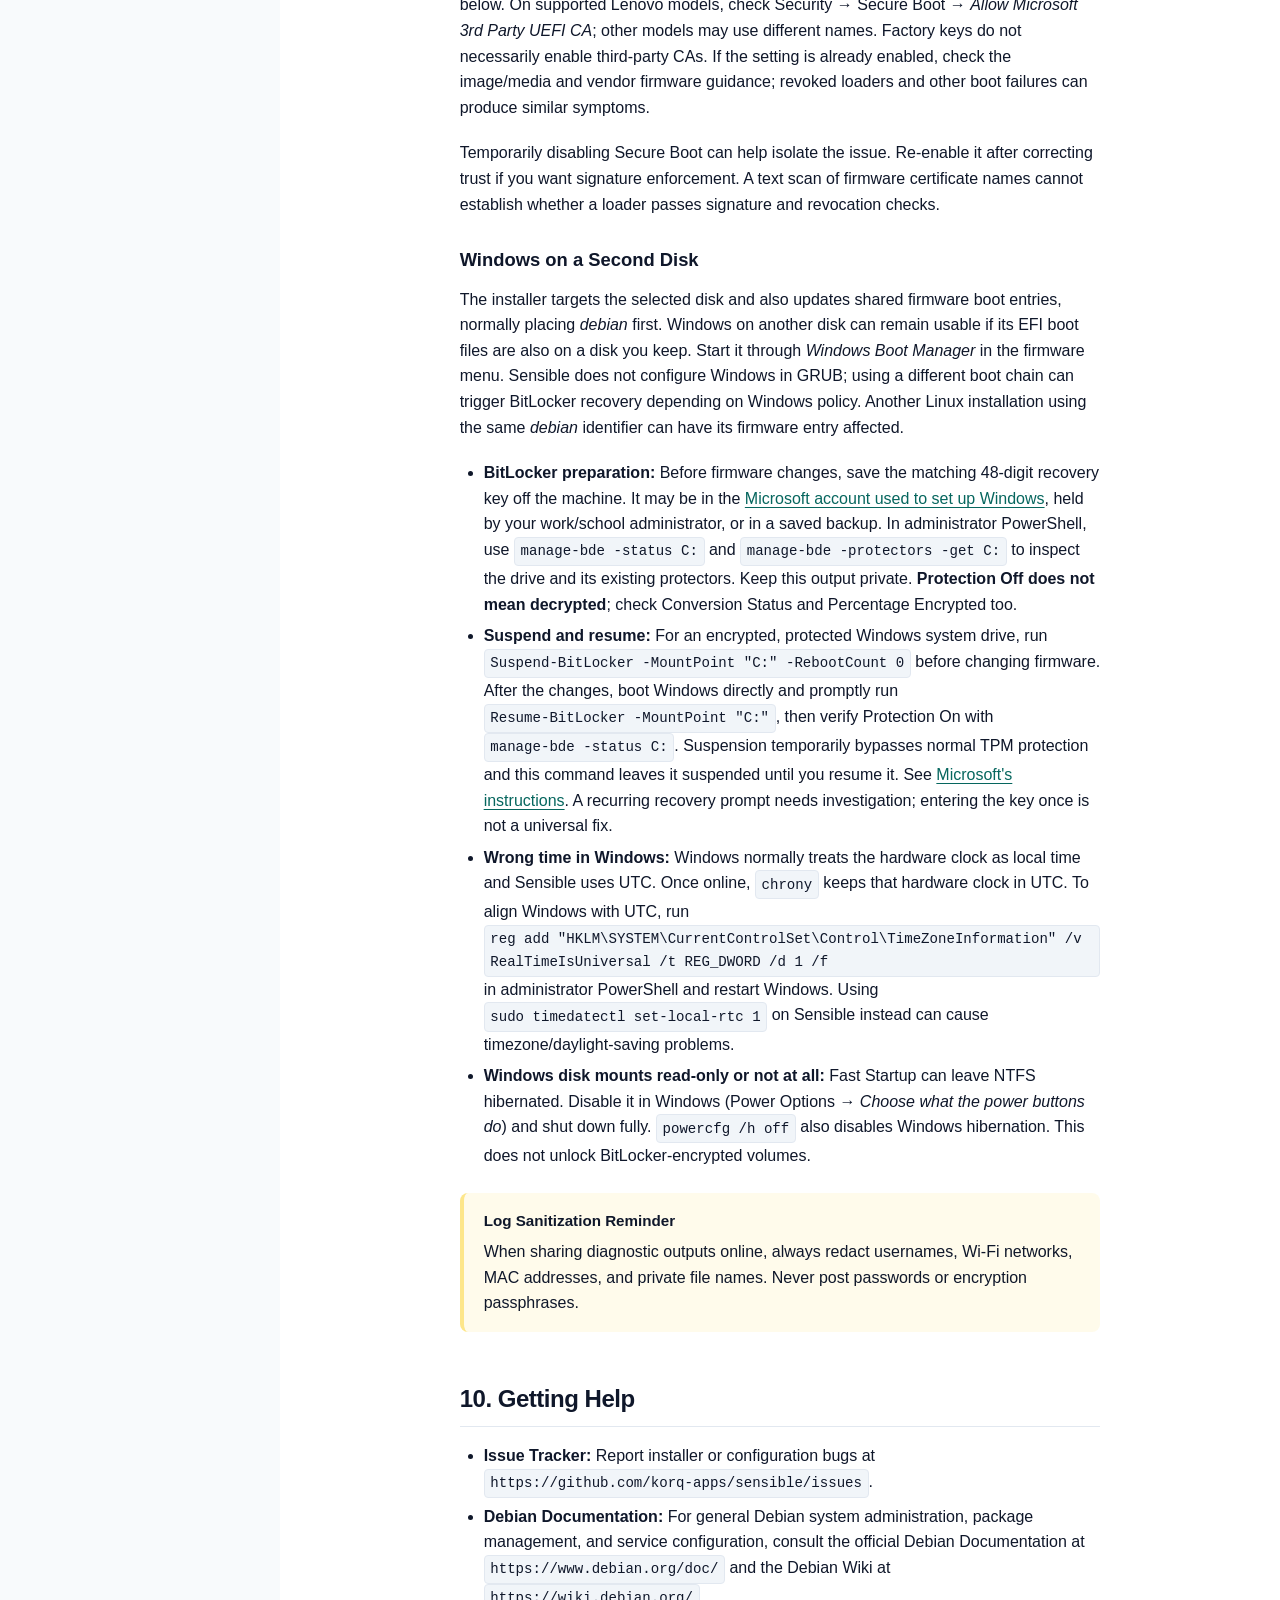
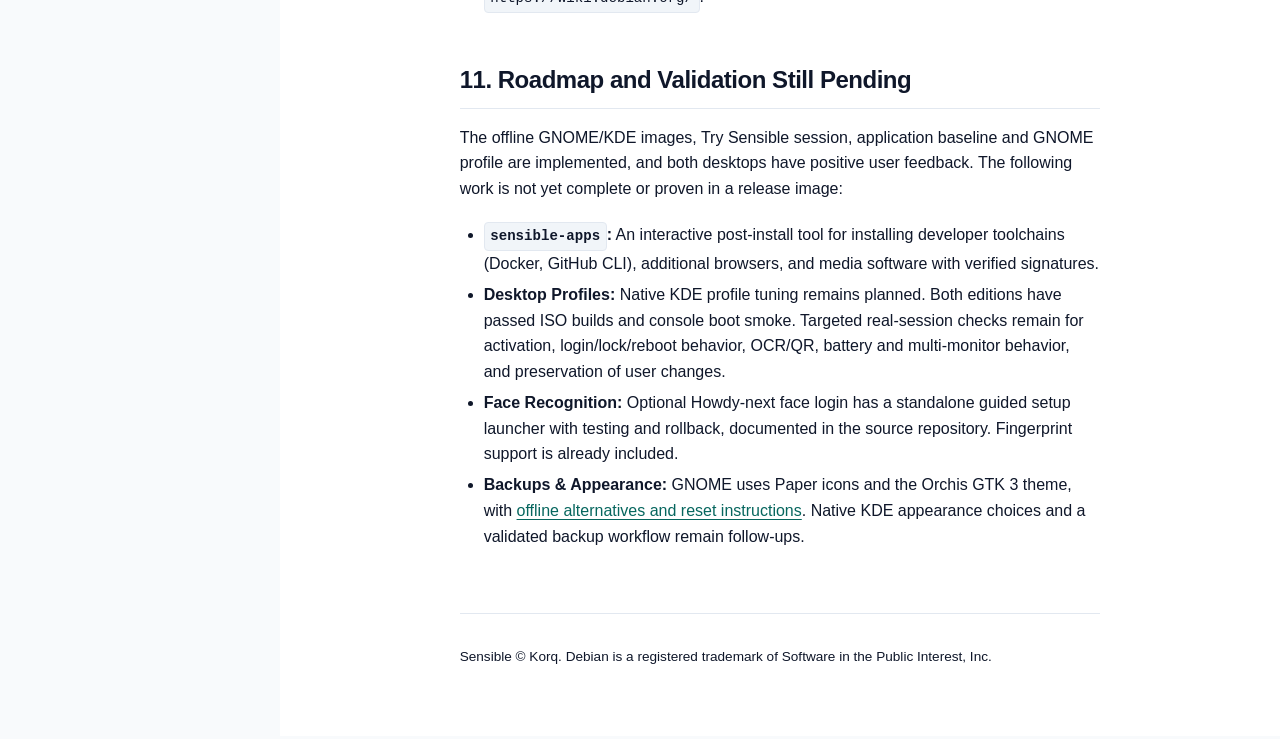
==== commit d7fa8bc3: "feat: chrony-time-sync service (#37) * feat: chrony-time-sync service  * test(chrony): execute hook " ====
--- a/manual/index.html
+++ b/manual/index.html
@@ -130,8 +130,12 @@
             <li><strong>Automatic Login:</strong> If selected during an encrypted installation, automatic desktop login engages after unlocking the LUKS2 disk at boot. Unencrypted installs always require password login.</li>
           </ul>
 
-          <h3 id="desktop-credentials">Saved Passwords: KDE Wallet &amp; GNOME Keyring</h3>
-          <p>These stores protect saved application credentials separately from your disk and screen lock. With working login integration, typing your account password can unlock a matching wallet/keyring; on KDE, Debian's integration is designed to create the default wallet for you at a password login. Autologin or fingerprint/face authentication alone does not supply that decryption password, so saved-secret access may still prompt. A session started by automatic login is not unlocked either: if no wallet exists yet, as in Try Sensible, the first program that needs one opens the new-wallet dialog; an existing wallet asks for its password. Unlocking an already-running session is different: its wallet may already be open. Further prompts depend on the wallet's locking settings.</p>
+          <h3 id="desktop-credentials">Saved Passwords: Passwords and Keys (GNOME) &amp; KDE Wallet</h3>
+          <p>Your apps save passwords and login tokens (browser logins, mail, chat) in a <strong>keyring</strong>, encrypted separately from your disk and screen lock. On GNOME you manage it in the <strong>Passwords and Keys</strong> app; on KDE, in <strong>KDE Wallet</strong>.</p>
+          <p><strong>Password login (the default) can also unlock your keyring.</strong> When the keyring uses your account password and its PAM integration is configured, the password you type at the login screen unlocks it in the same step. Wallet locking settings and additional keyrings can still cause prompts. <strong>Fingerprint or face authentication does not supply a keyring password.</strong> Sensible’s Face Login Setup enables face recognition for <strong>unlocking an existing desktop session</strong> and, optionally, administrator commands. After a boot or logout, start the desktop with your account password; Howdy cannot replace that password login. Face unlock does not decrypt a keyring that was locked separately. Fingerprint and automatic-login settings are separate and can still leave an encrypted keyring locked. If face login was enabled with an older setup, reopen Face Login Setup and choose <strong>Turn off and set up again</strong> to apply this behavior. If you change your account password with the <code>passwd</code> command alone, the keyring keeps the old one and will ask for it; update the keyring password too, using Passwords and Keys on GNOME or KDE Wallet on KDE.</p>
+          <p><strong>If a second keyring ever asks for its password</strong> (typically one named "Default Keyring", left over from a period of automatic login), tick <strong>Automatically unlock this keyring whenever I'm logged in</strong> on that prompt. GNOME then keeps that keyring's password inside your login keyring, which your login password already unlocks, so it never asks again. This is the standard GNOME mechanism and needs no merging of keyrings.</p>
+          <p><strong>With automatic login on GNOME, a newly created login keyring has no password.</strong> Sensible creates that keyring without separate encryption so apps can use it without a keyring prompt; existing keyrings are preserved. LUKS still protects the files while the disk is locked, but after disk unlock anyone able to read your account’s files can read those saved passwords. This is an explicit tradeoff of the GNOME automatic-login option. To add keyring encryption, open <strong>Passwords and Keys</strong> and set a password on the Login keyring. Switching back to password login does not by itself encrypt an existing empty-password keyring.</p>
+          <p><strong>KDE automatic login preserves KDE Wallet encryption.</strong> Sensible does not create an empty-password KDE wallet or remove an existing wallet password. Automatic login supplies no wallet password, so KDE Wallet may still ask you to create or unlock a wallet; further prompts depend on its locking settings.</p>
           <p><strong>KDE first-use error:</strong> “Seems that your system has no keys suitable for encryption” comes from the KDE Wallet Service dialog that creates a new wallet. Its first page preselects <strong>Use GPG encryption, for better protection</strong>, which needs an existing OpenPGP key. For an ordinary password-backed wallet, go back and choose <strong>Classic, blowfish encrypted file</strong>, then set a non-empty wallet password; matching your account password allows password-login integration when configured. Existing wallets must not be deleted or replaced to bypass an error. <a href="https://docs.kde.org/stable_kf6/en/kwalletmanager/kwalletmanager/introduction.html" target="_blank" rel="noopener noreferrer">KDE explains the two backends</a>.</p>
           <p><strong>Keep credentials protected:</strong> Do not remove the wallet password, disable secret storage, or save your login password in a script merely to avoid prompts. A wallet password can differ from your current account password, especially after an administrator resets the account password. Treat Try Sensible as a temporary session, not a place to keep valuable credentials.</p>
           <p>Cross-desktop first-use and unlock improvements are <a href="https://github.com/korq-apps/sensible/issues/29" target="_blank" rel="noopener noreferrer">planned in issue #29</a>. A disk-unlock-to-keyring path must be tested before Sensible promises it; no such new integration is shipped by this documentation update.</p>
@@ -361,7 +365,7 @@
           <ul>
             <li><strong><code>sensible-apps</code>:</strong> An interactive post-install tool for installing developer toolchains (Docker, GitHub CLI), additional browsers, and media software with verified signatures.</li>
             <li><strong>Desktop Profiles:</strong> Native KDE profile tuning remains planned. Both editions have passed ISO builds and console boot smoke. Targeted real-session checks remain for activation, login/lock/reboot behavior, OCR/QR, battery and multi-monitor behavior, and preservation of user changes.</li>
-            <li><strong>Face Recognition:</strong> Optional BioPass enrollment remains future work; fingerprint support is already included.</li>
+            <li><strong>Face Recognition:</strong> Optional Howdy-next face login has a standalone guided setup launcher with testing and rollback, documented in the source repository. Fingerprint support is already included.</li>
             <li><strong>Backups &amp; Appearance:</strong> GNOME uses Paper icons and the Orchis GTK 3 theme, with <a href="applications.html#themes">offline alternatives and reset instructions</a>. Native KDE appearance choices and a validated backup workflow remain follow-ups.</li>
           </ul>
         </section>
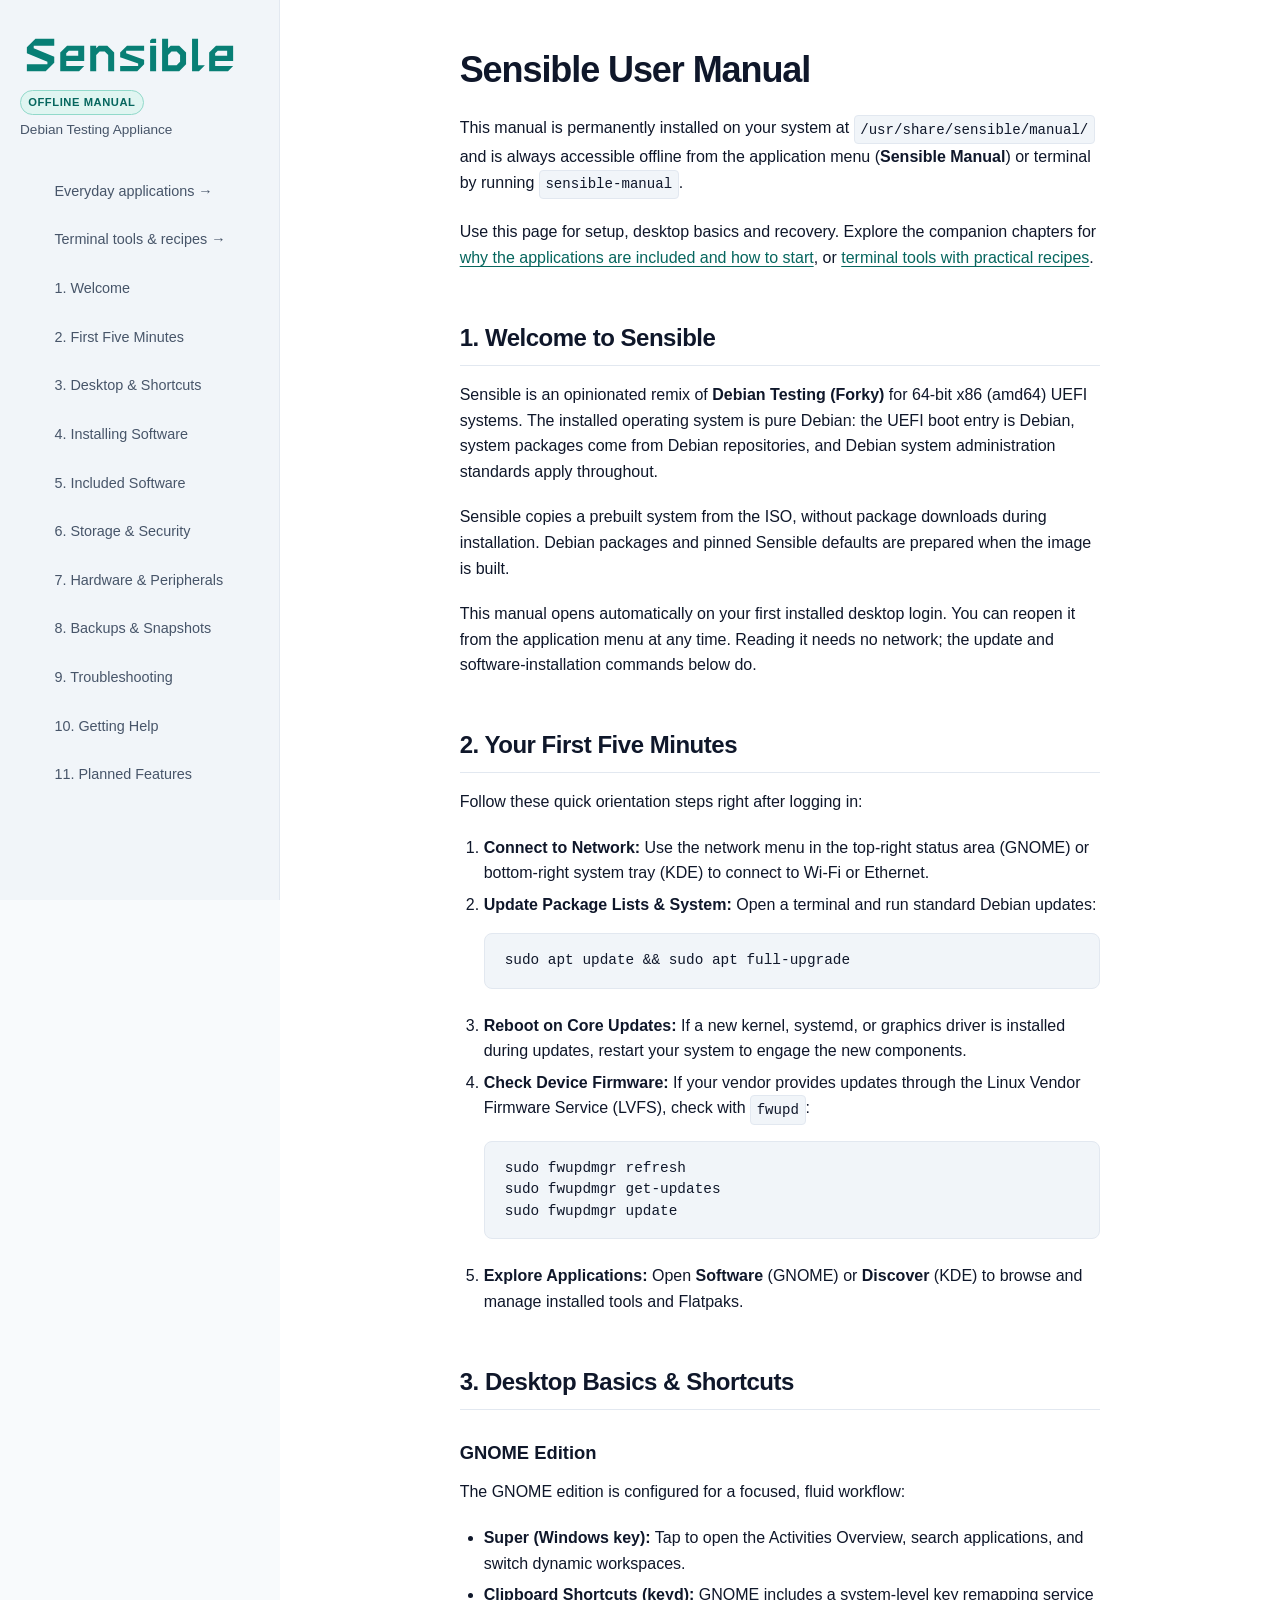
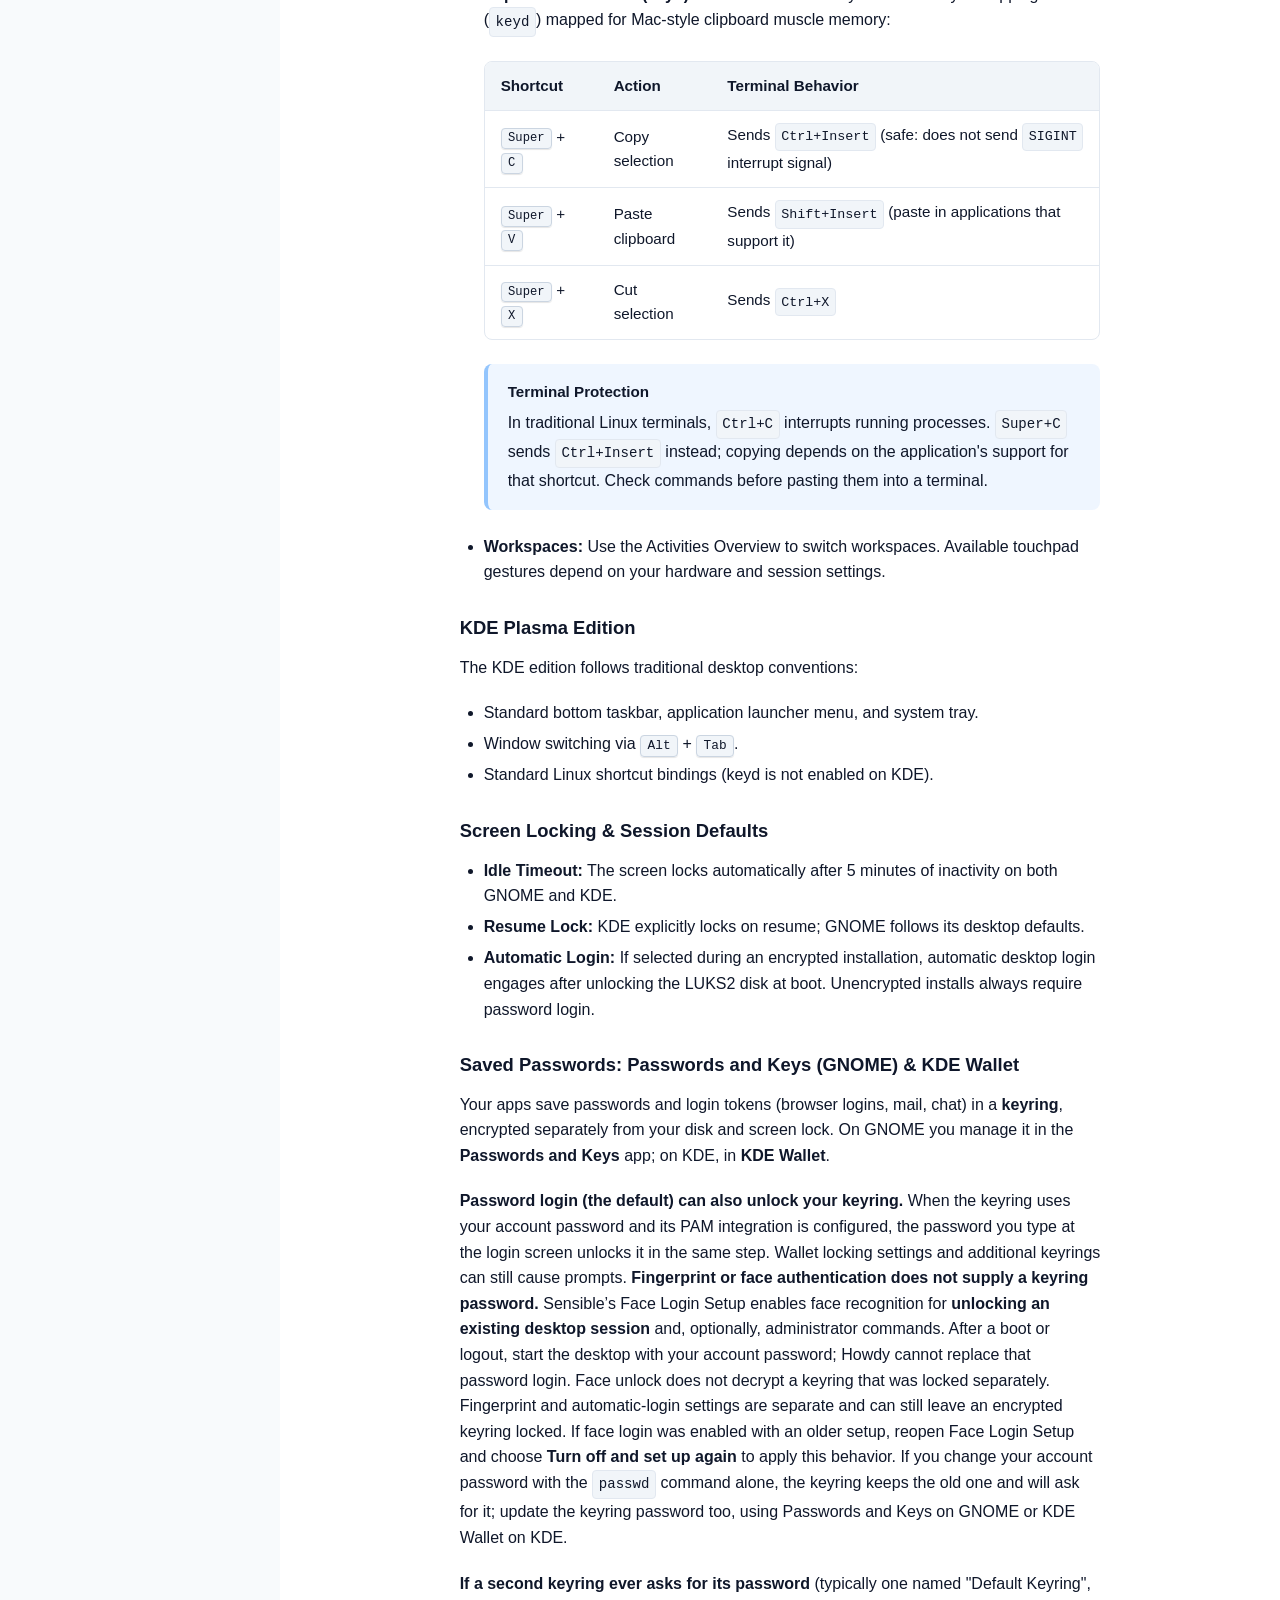
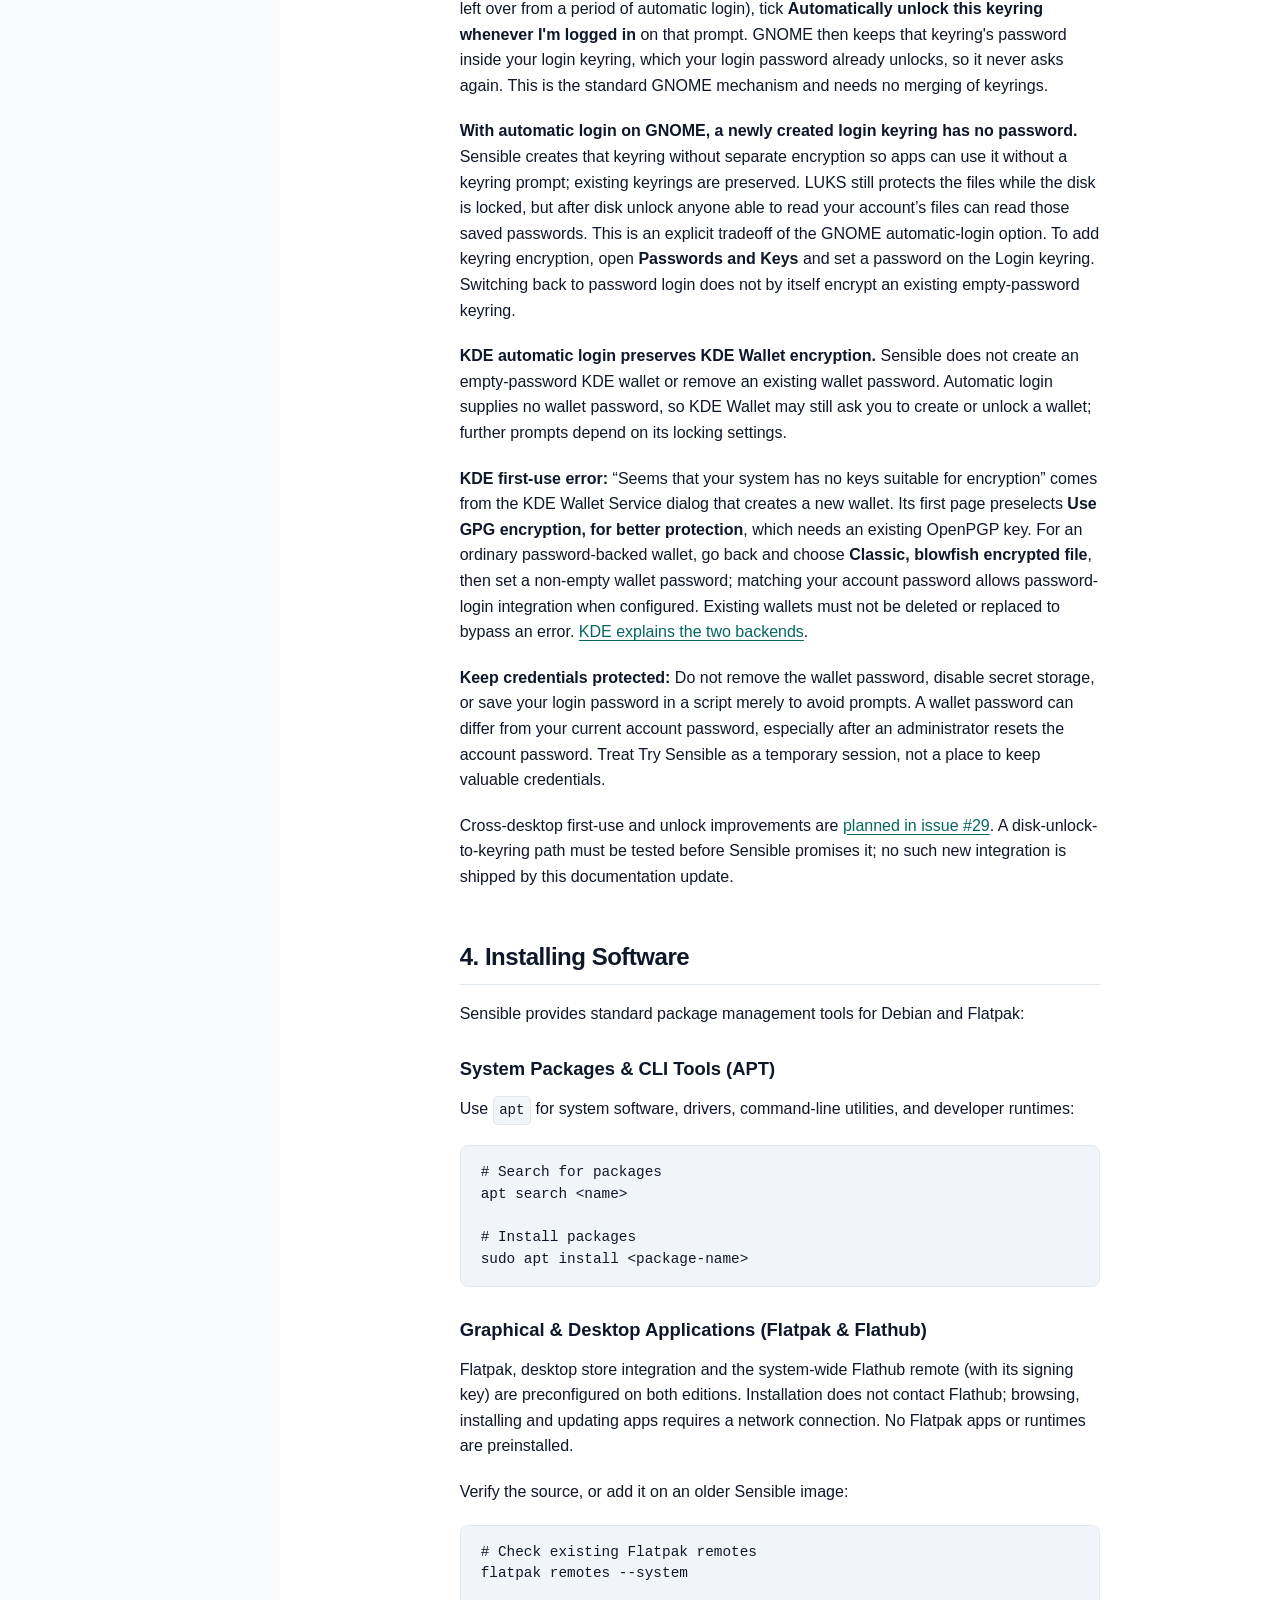
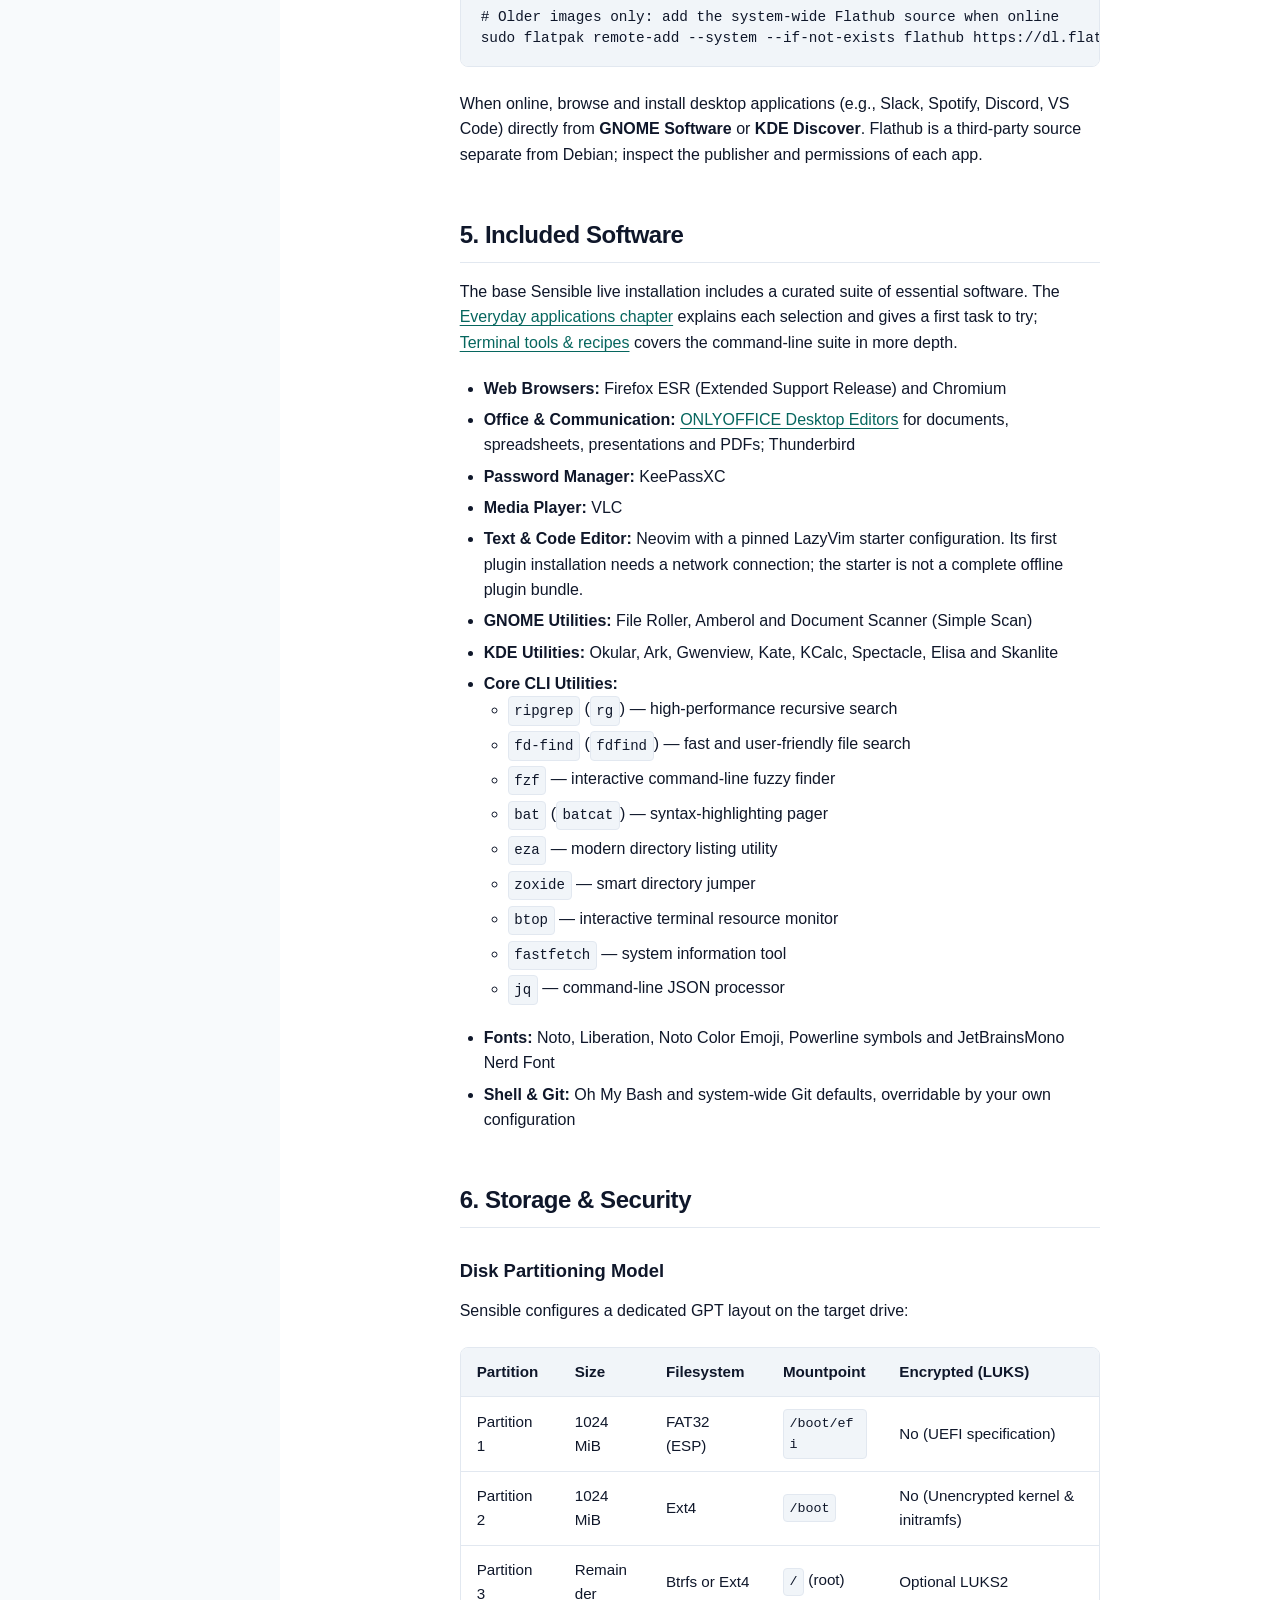
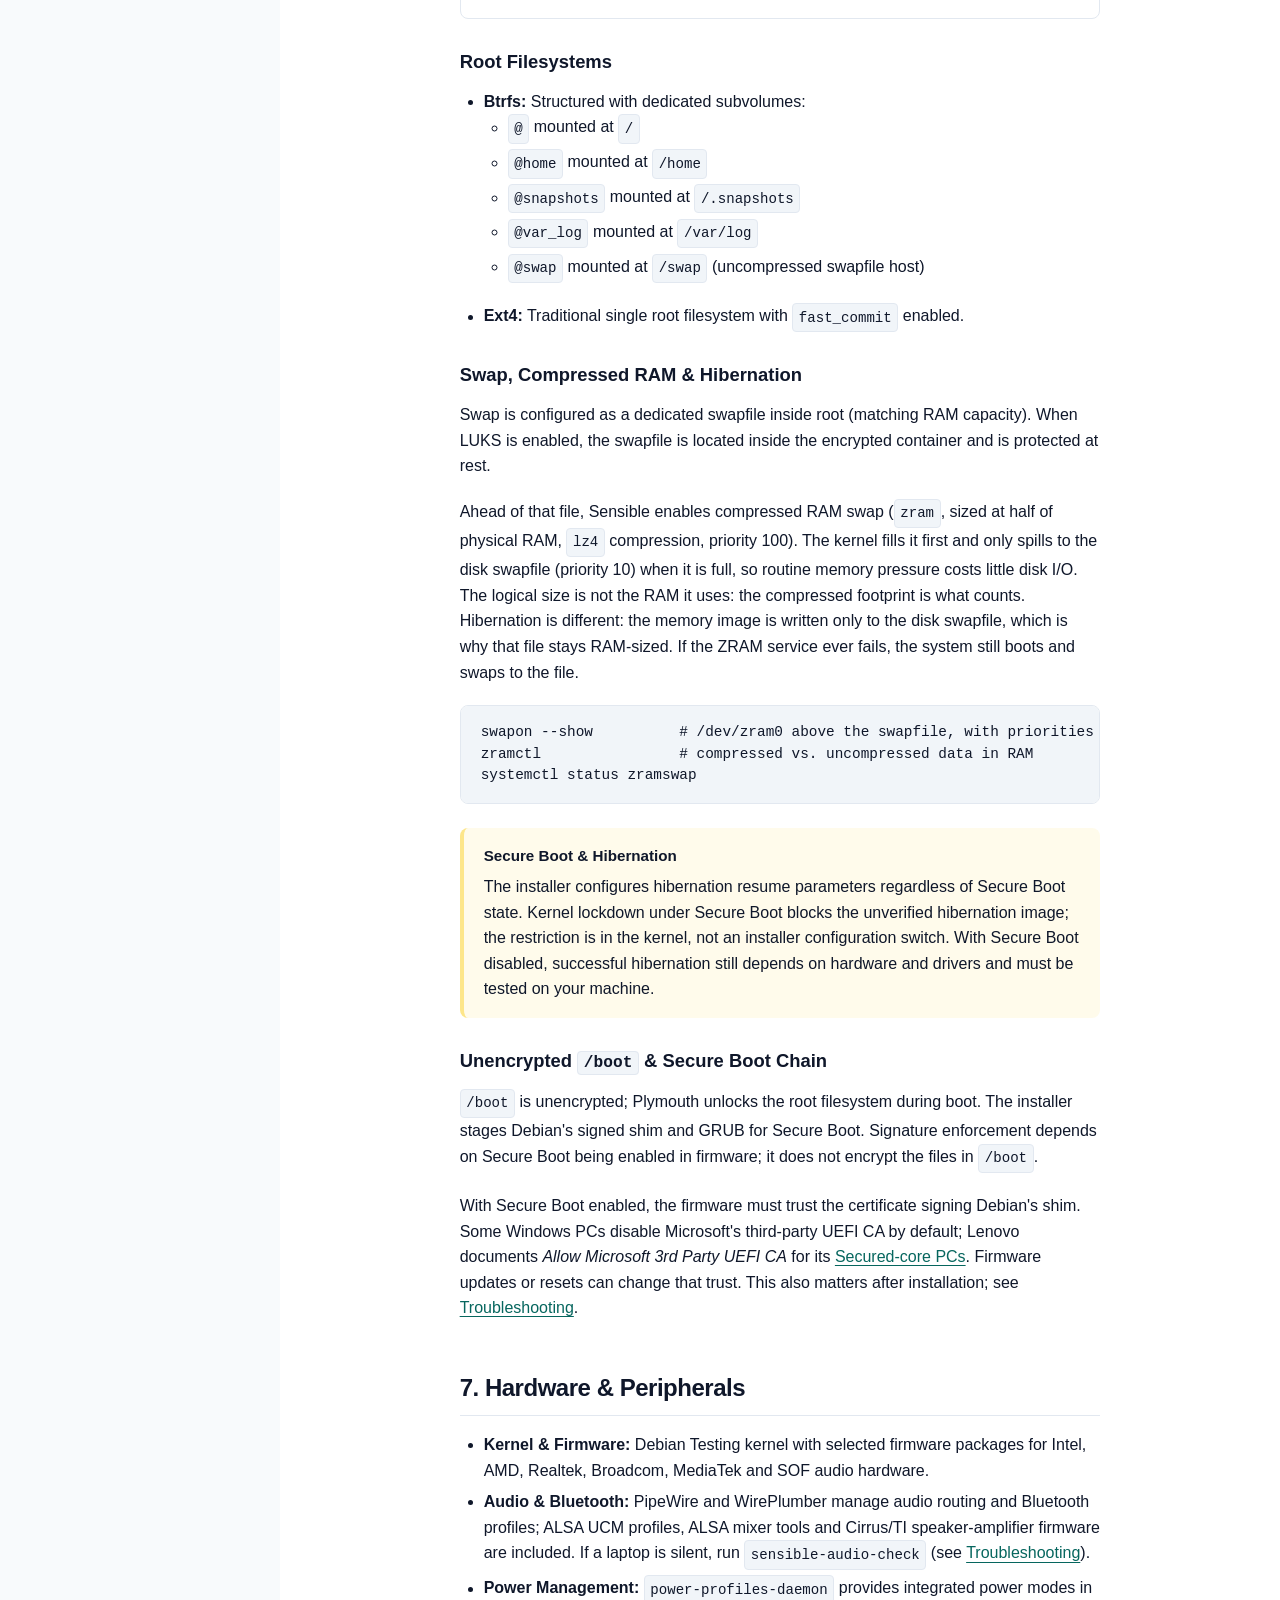
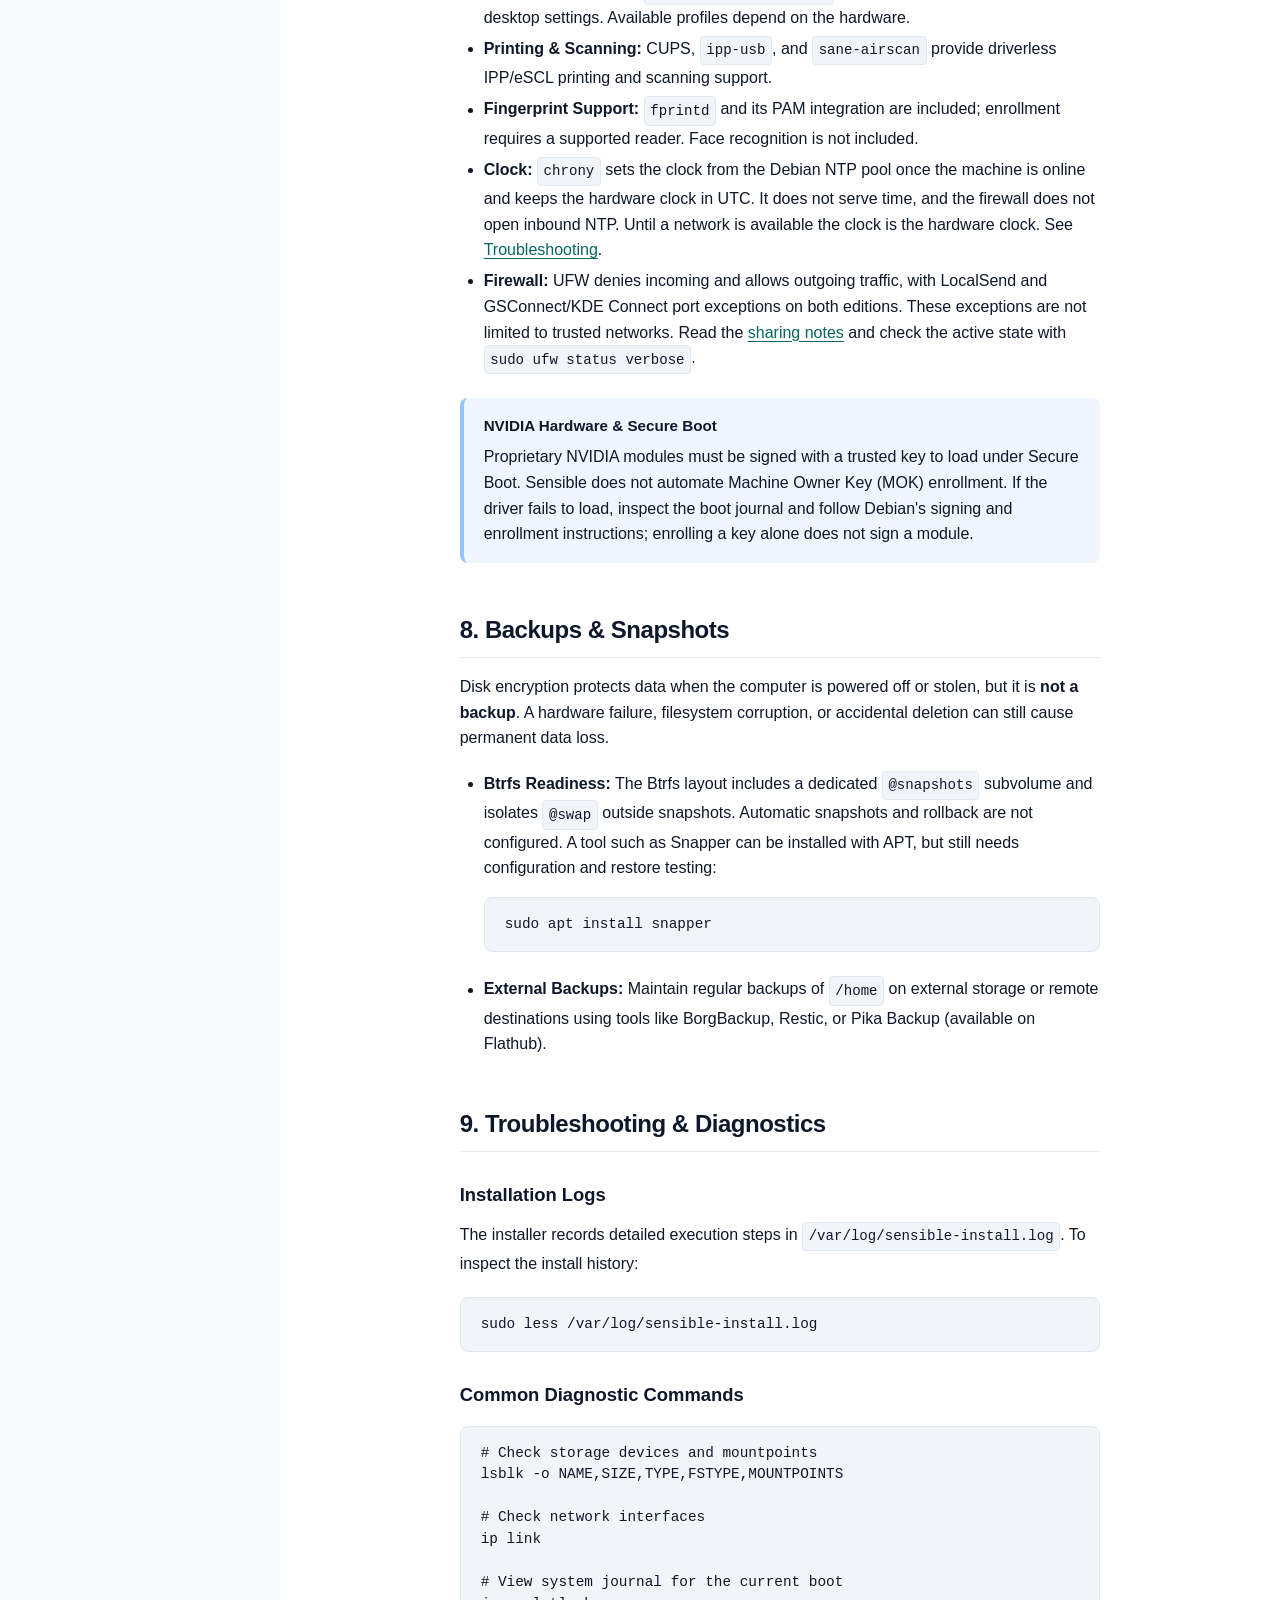
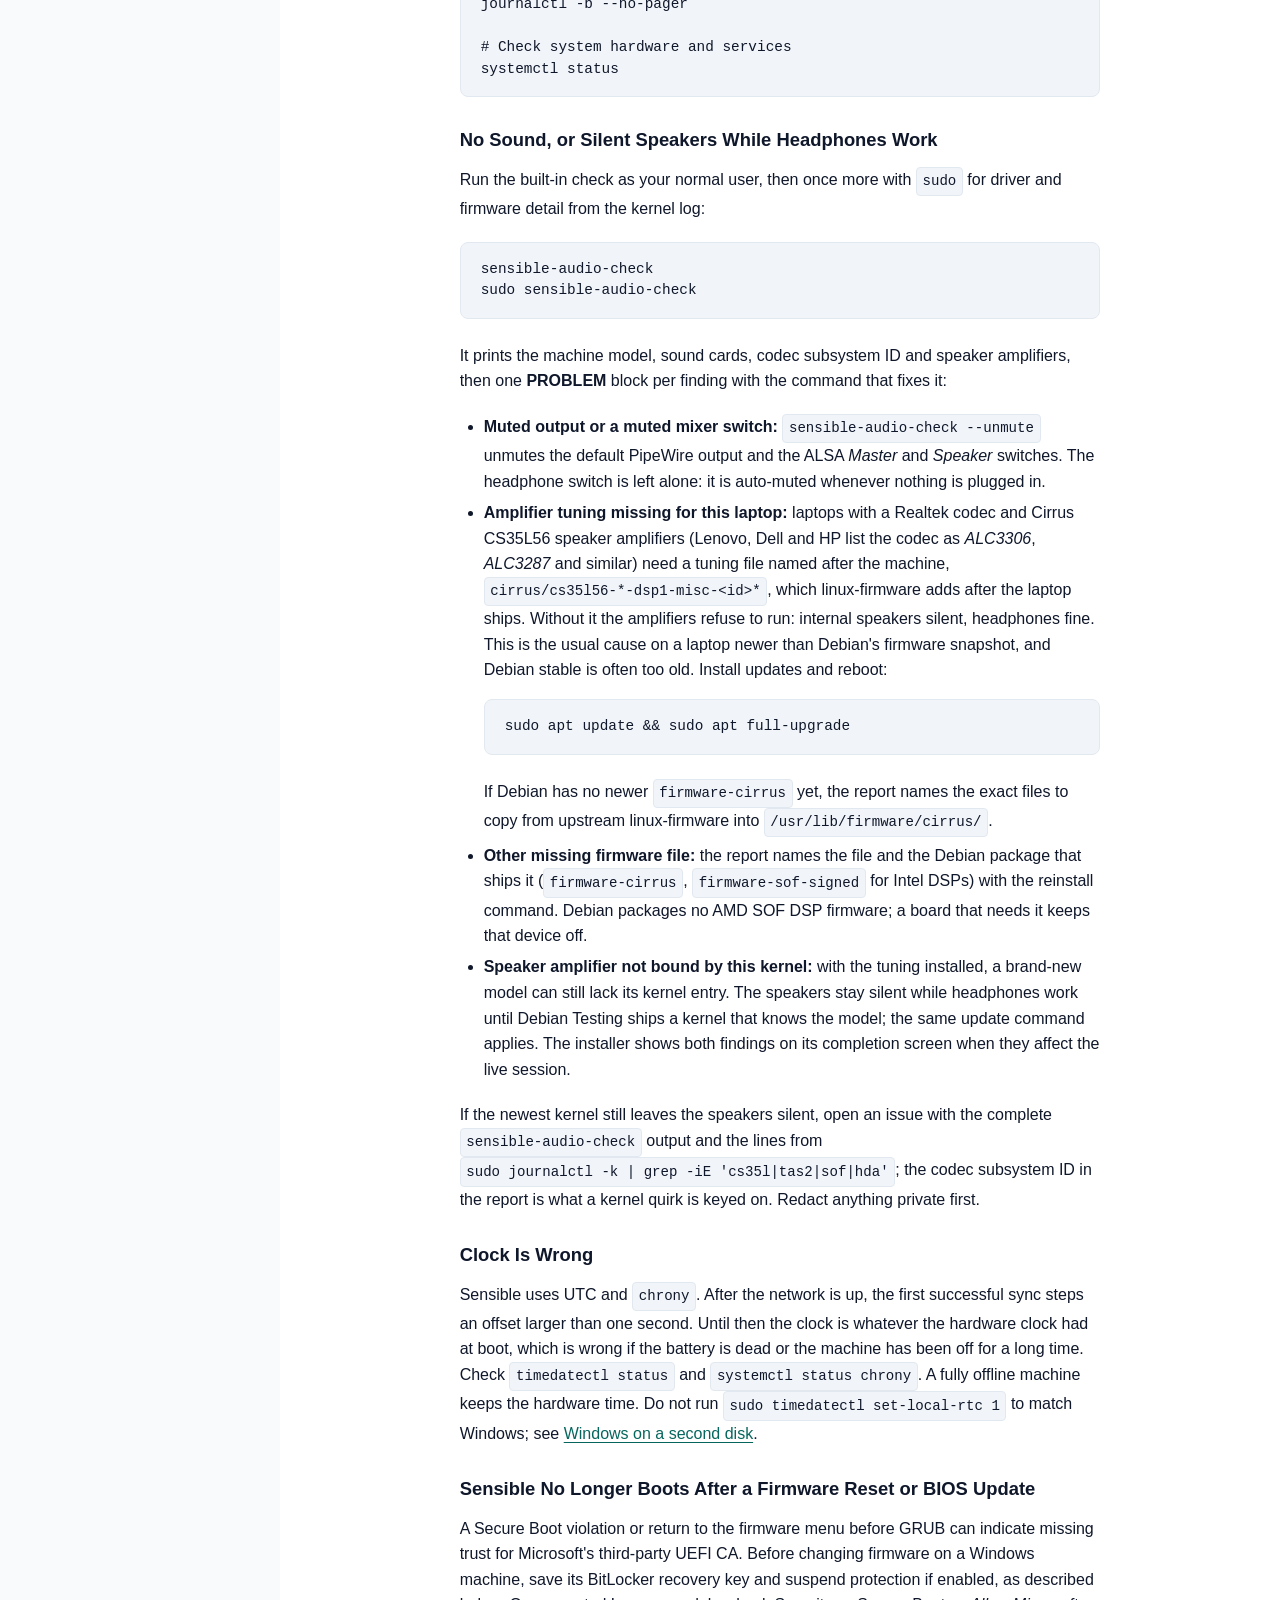
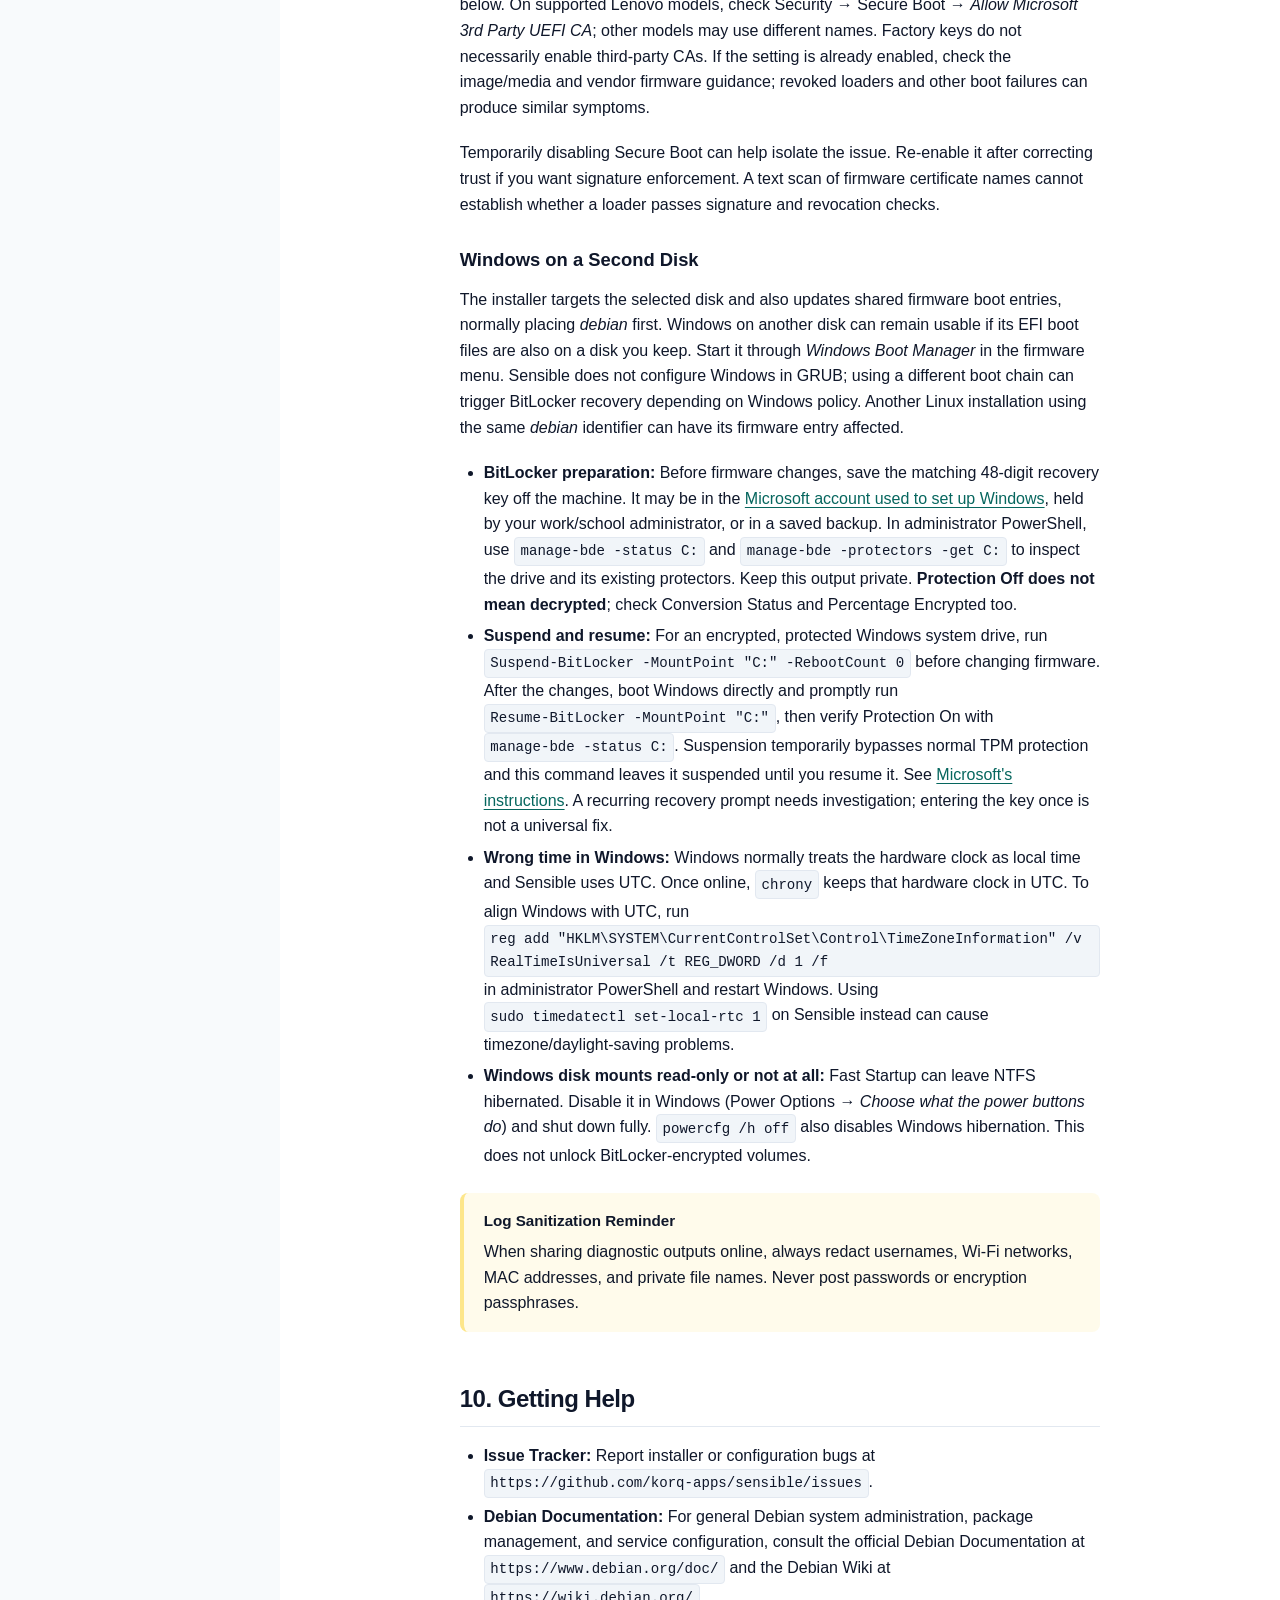
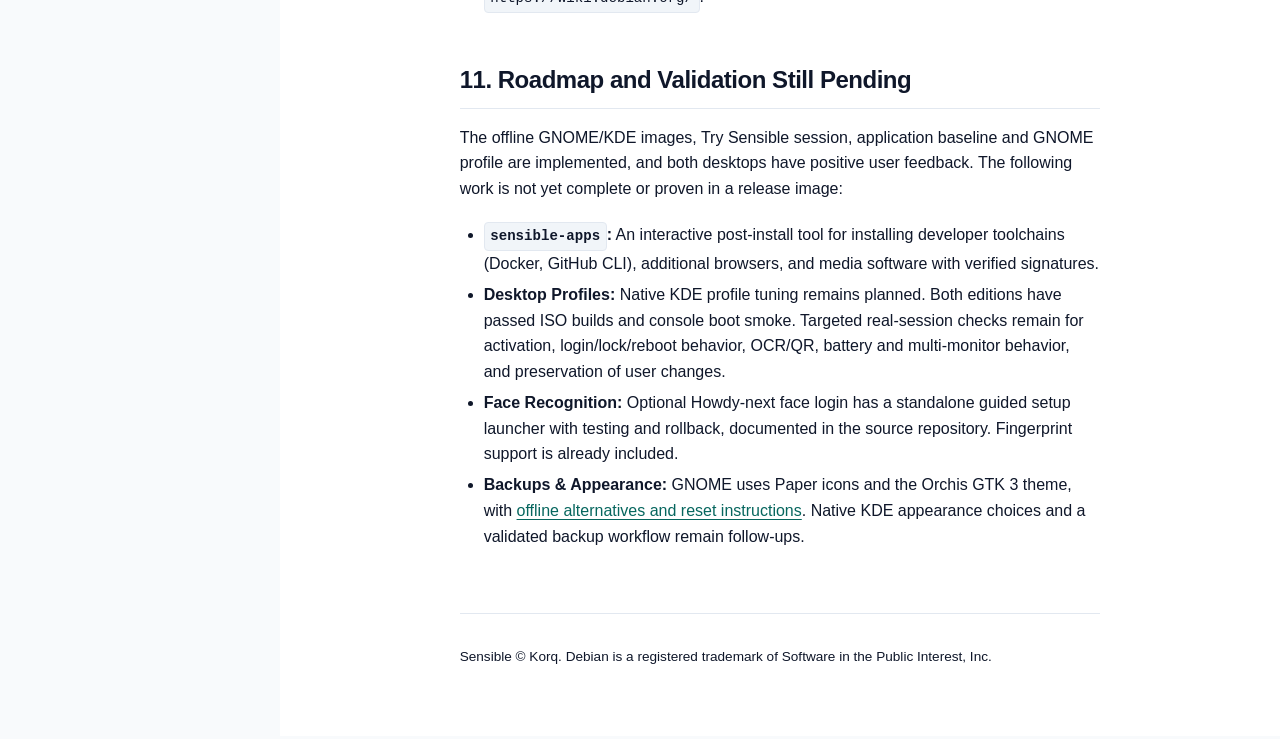
==== commit 17bb736c: "Merge 2b7b3ea70dd69528d50940340a157b105bc4c6d9 into d7fa8bc38ce3e1bbb07a6595843ac8435fc9d81c" ====
--- a/manual/index.html
+++ b/manual/index.html
@@ -5,6 +5,7 @@
   <meta name="viewport" content="width=device-width, initial-scale=1.0">
   <title>Sensible User Manual</title>
   <link rel="stylesheet" href="manual.css">
+  <link rel="icon" type="image/svg+xml" href="assets/sensible-favicon.svg">
 </head>
 <body>
   <a href="#main" class="skip-link">Skip to main content</a>
@@ -12,10 +13,13 @@
   <div class="app-container">
     <aside class="sidebar" aria-label="Documentation Navigation">
       <div class="brand">
-        <div class="brand-title">
-          <span>Sensible</span>
-          <span class="brand-badge">Offline Manual</span>
-        </div>
+        <a class="brand-logo" href="index.html" aria-label="Sensible manual home">
+          <picture>
+            <source media="screen and (prefers-color-scheme: dark)" srcset="assets/sensible-logo-dark.svg">
+            <img src="assets/sensible-logo-light.svg" alt="Sensible" width="514" height="108">
+          </picture>
+        </a>
+        <span class="brand-badge">Offline Manual</span>
         <div class="brand-subtitle">Debian Testing Appliance</div>
       </div>
 
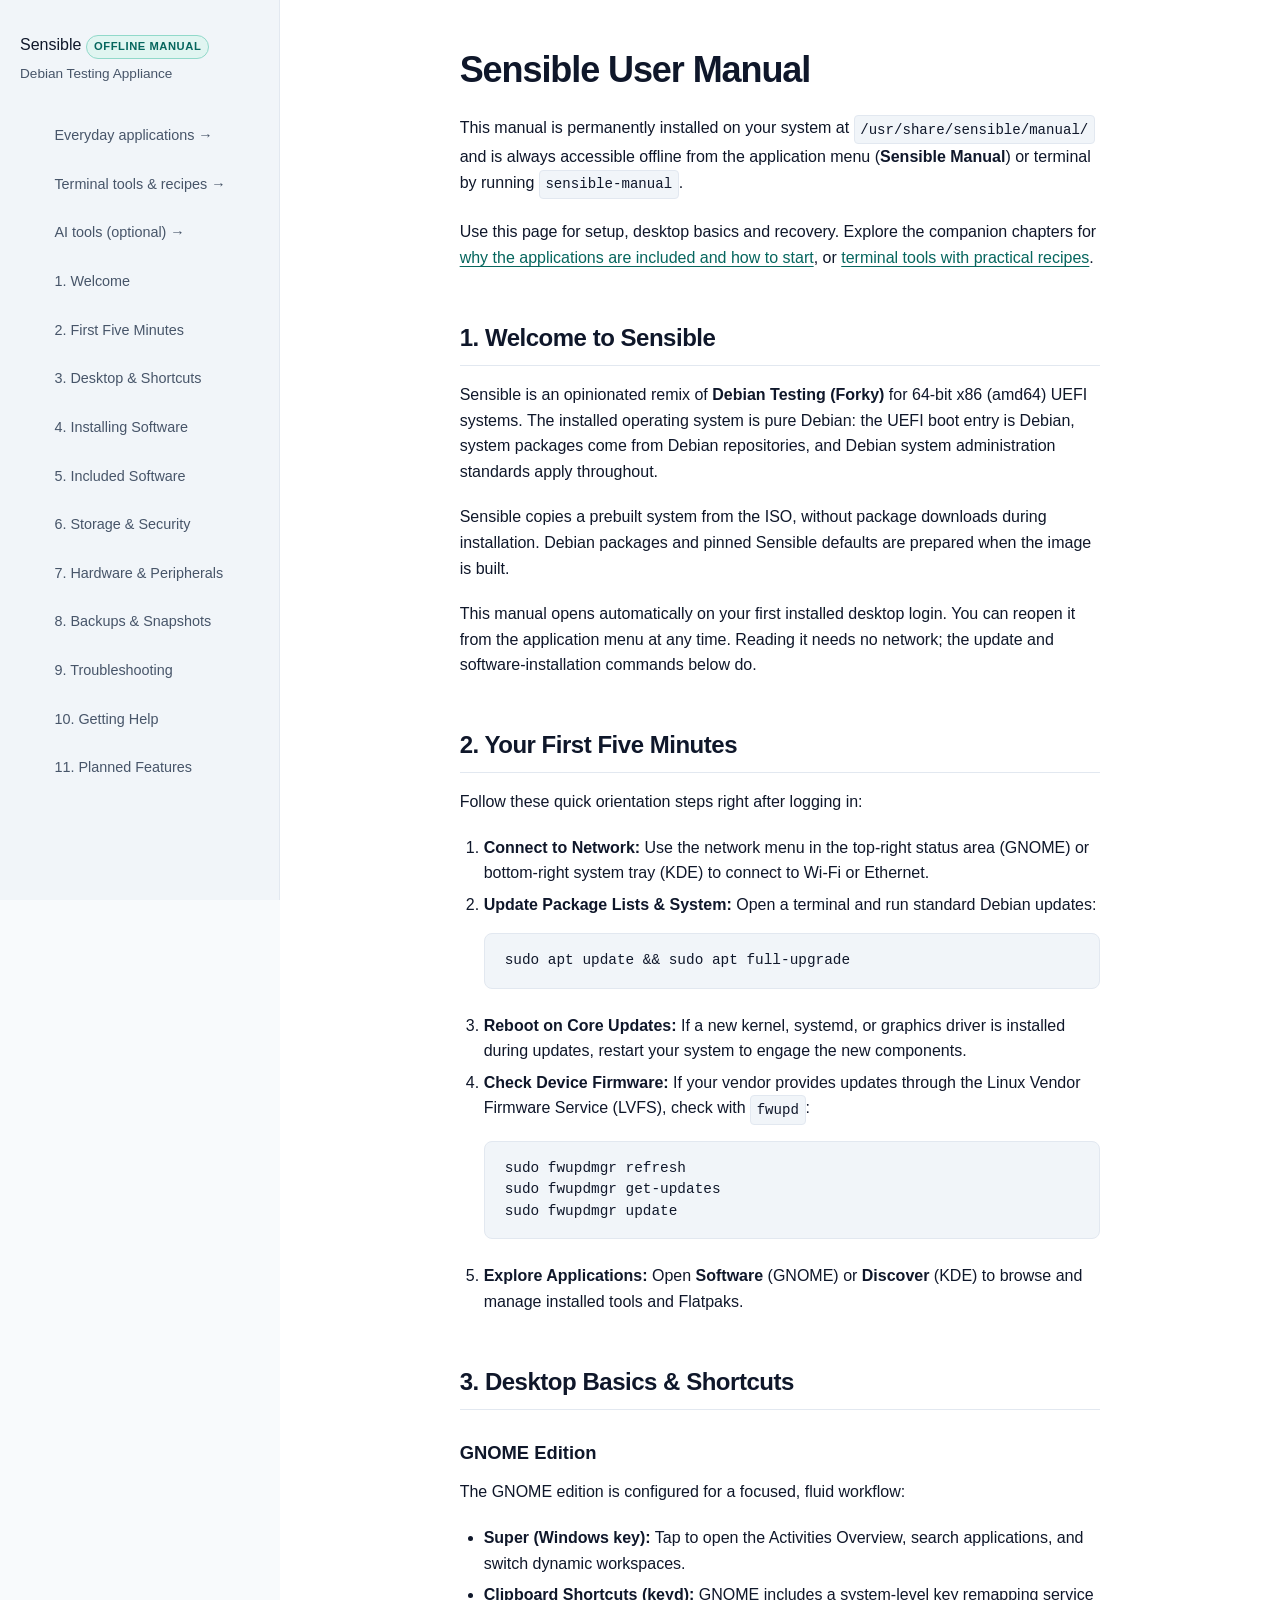
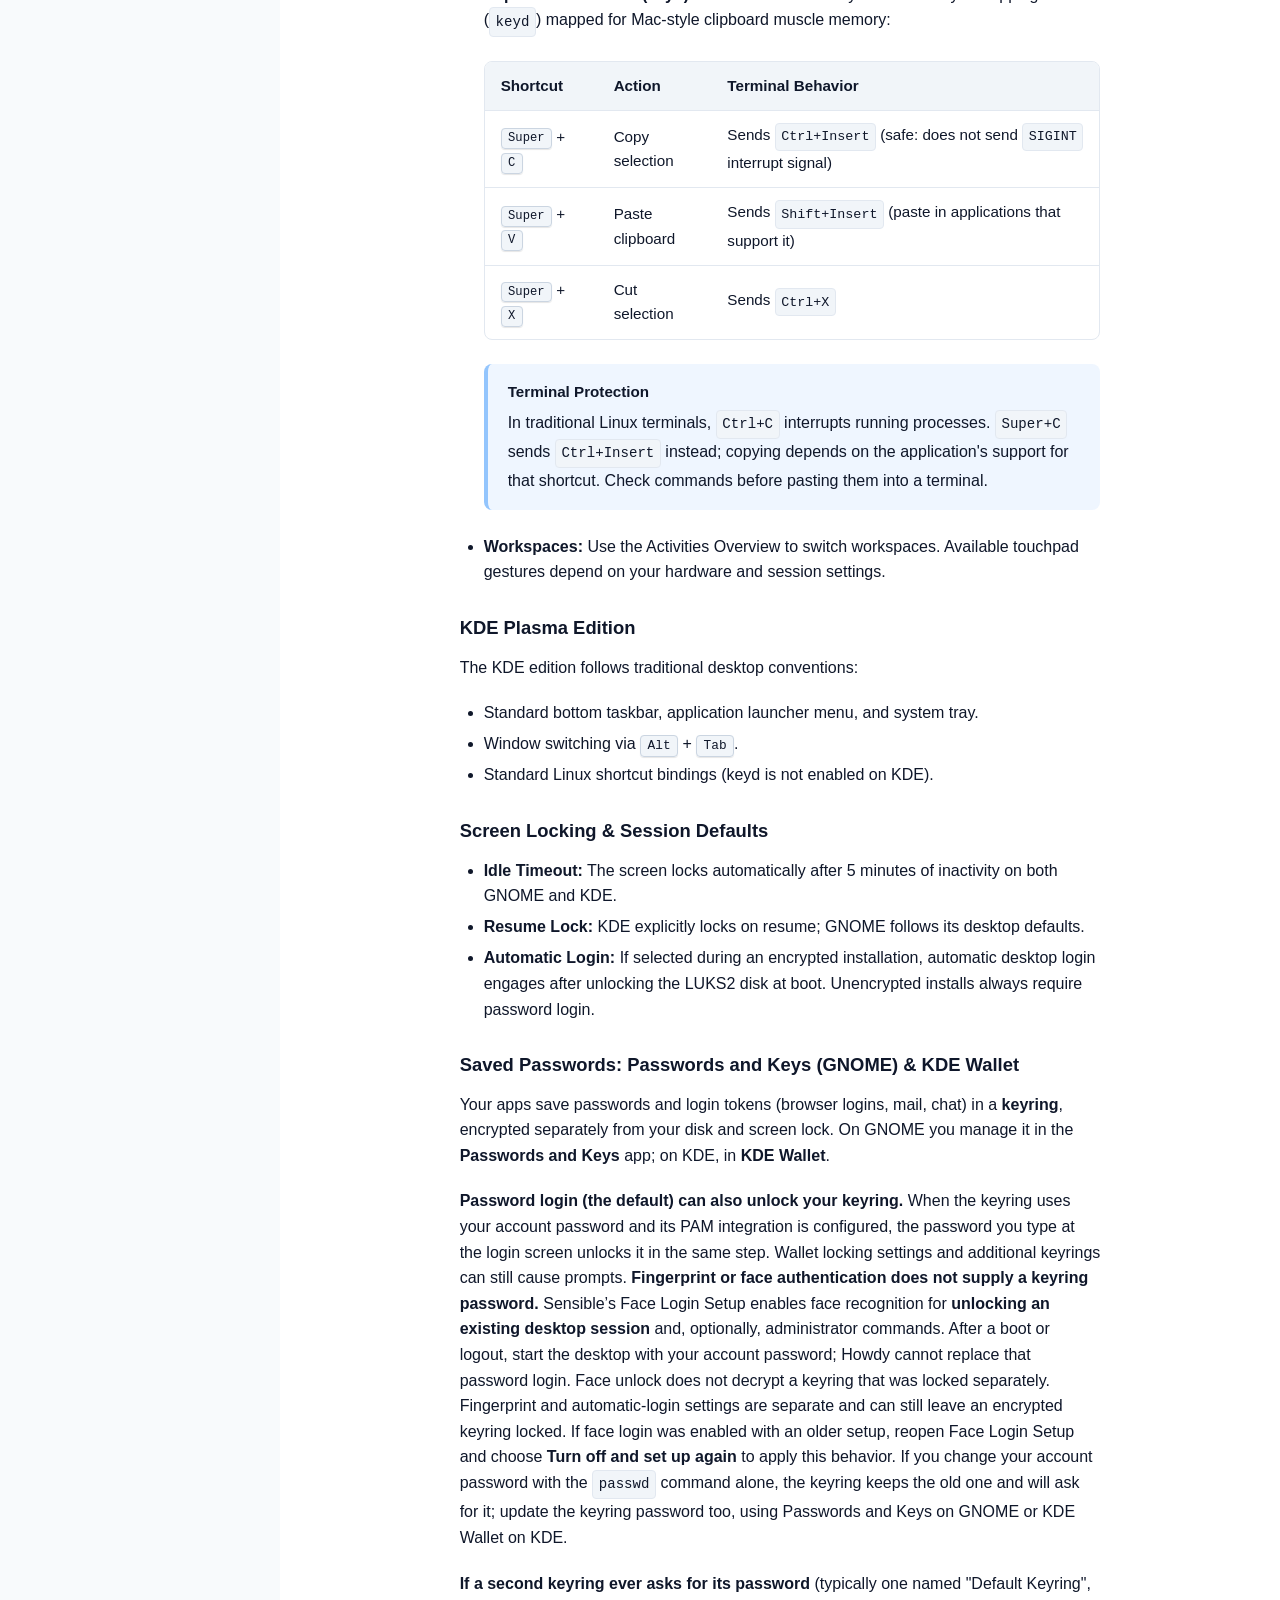
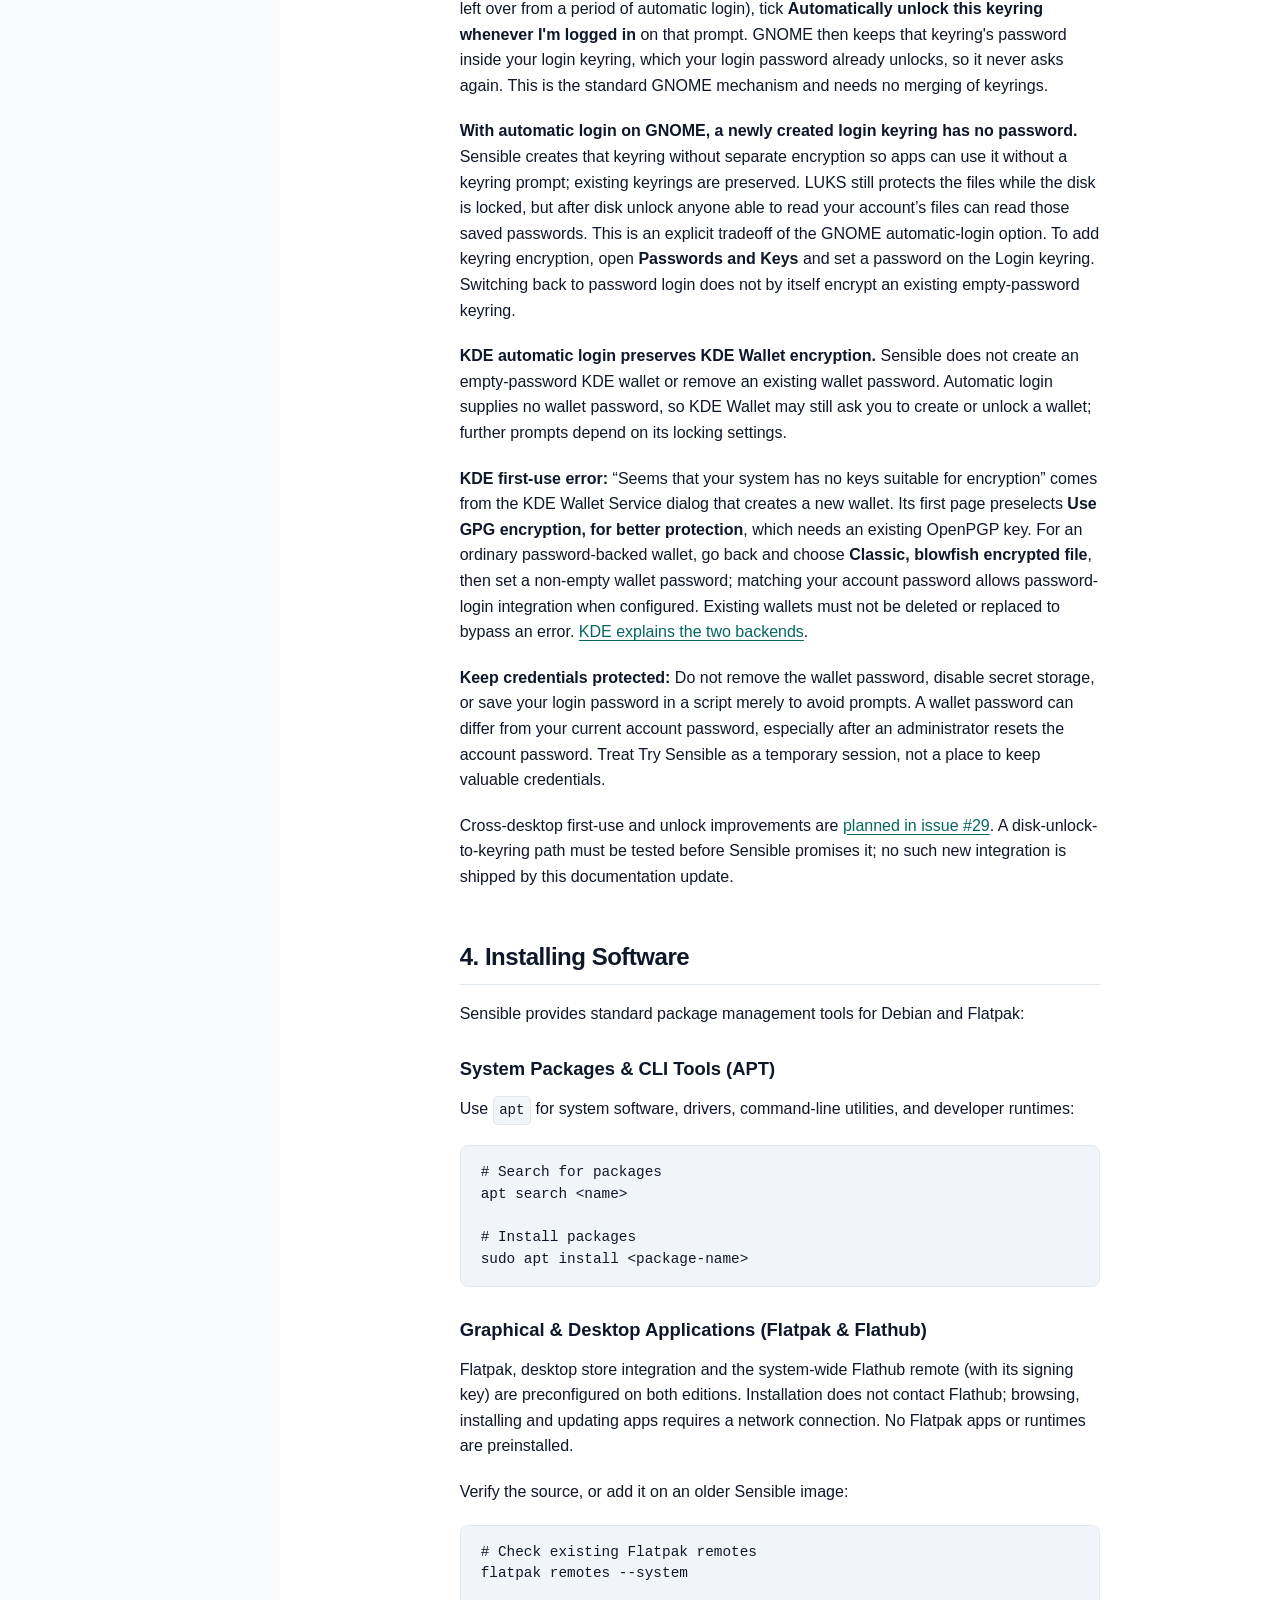
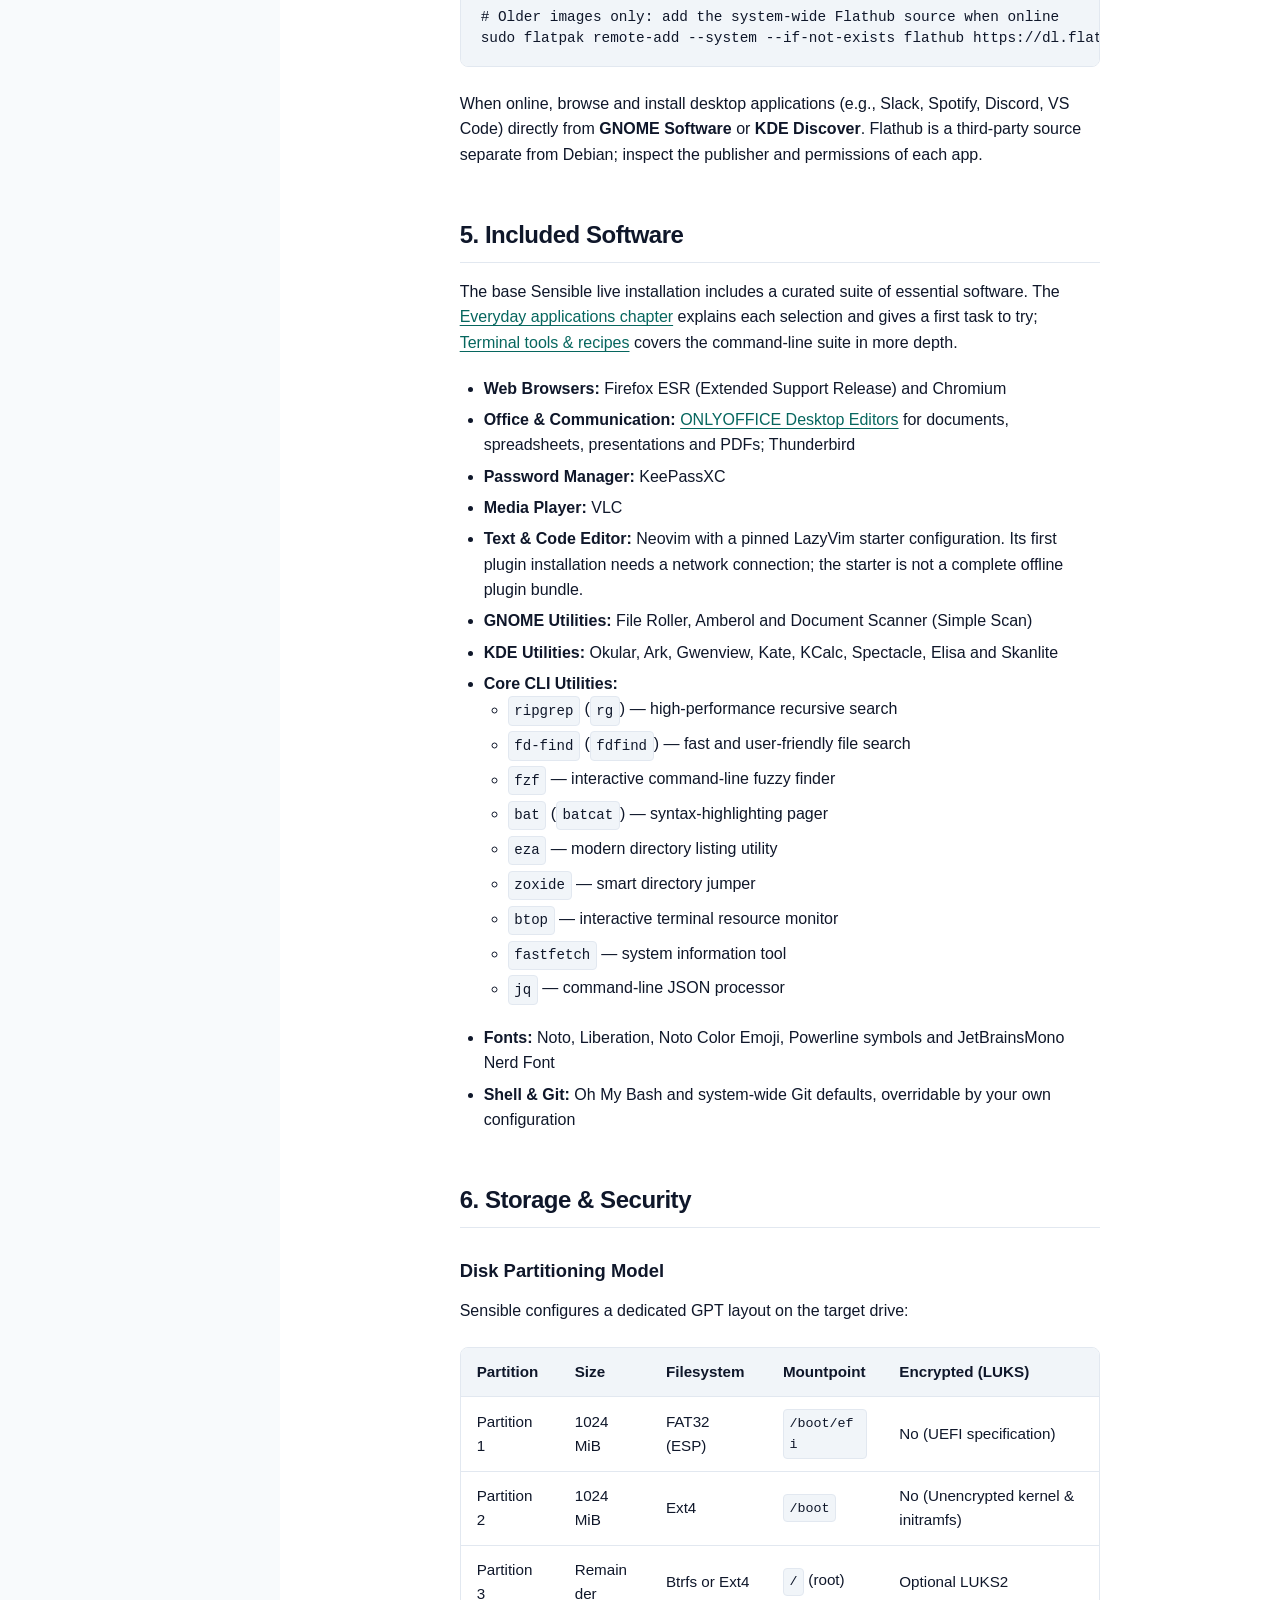
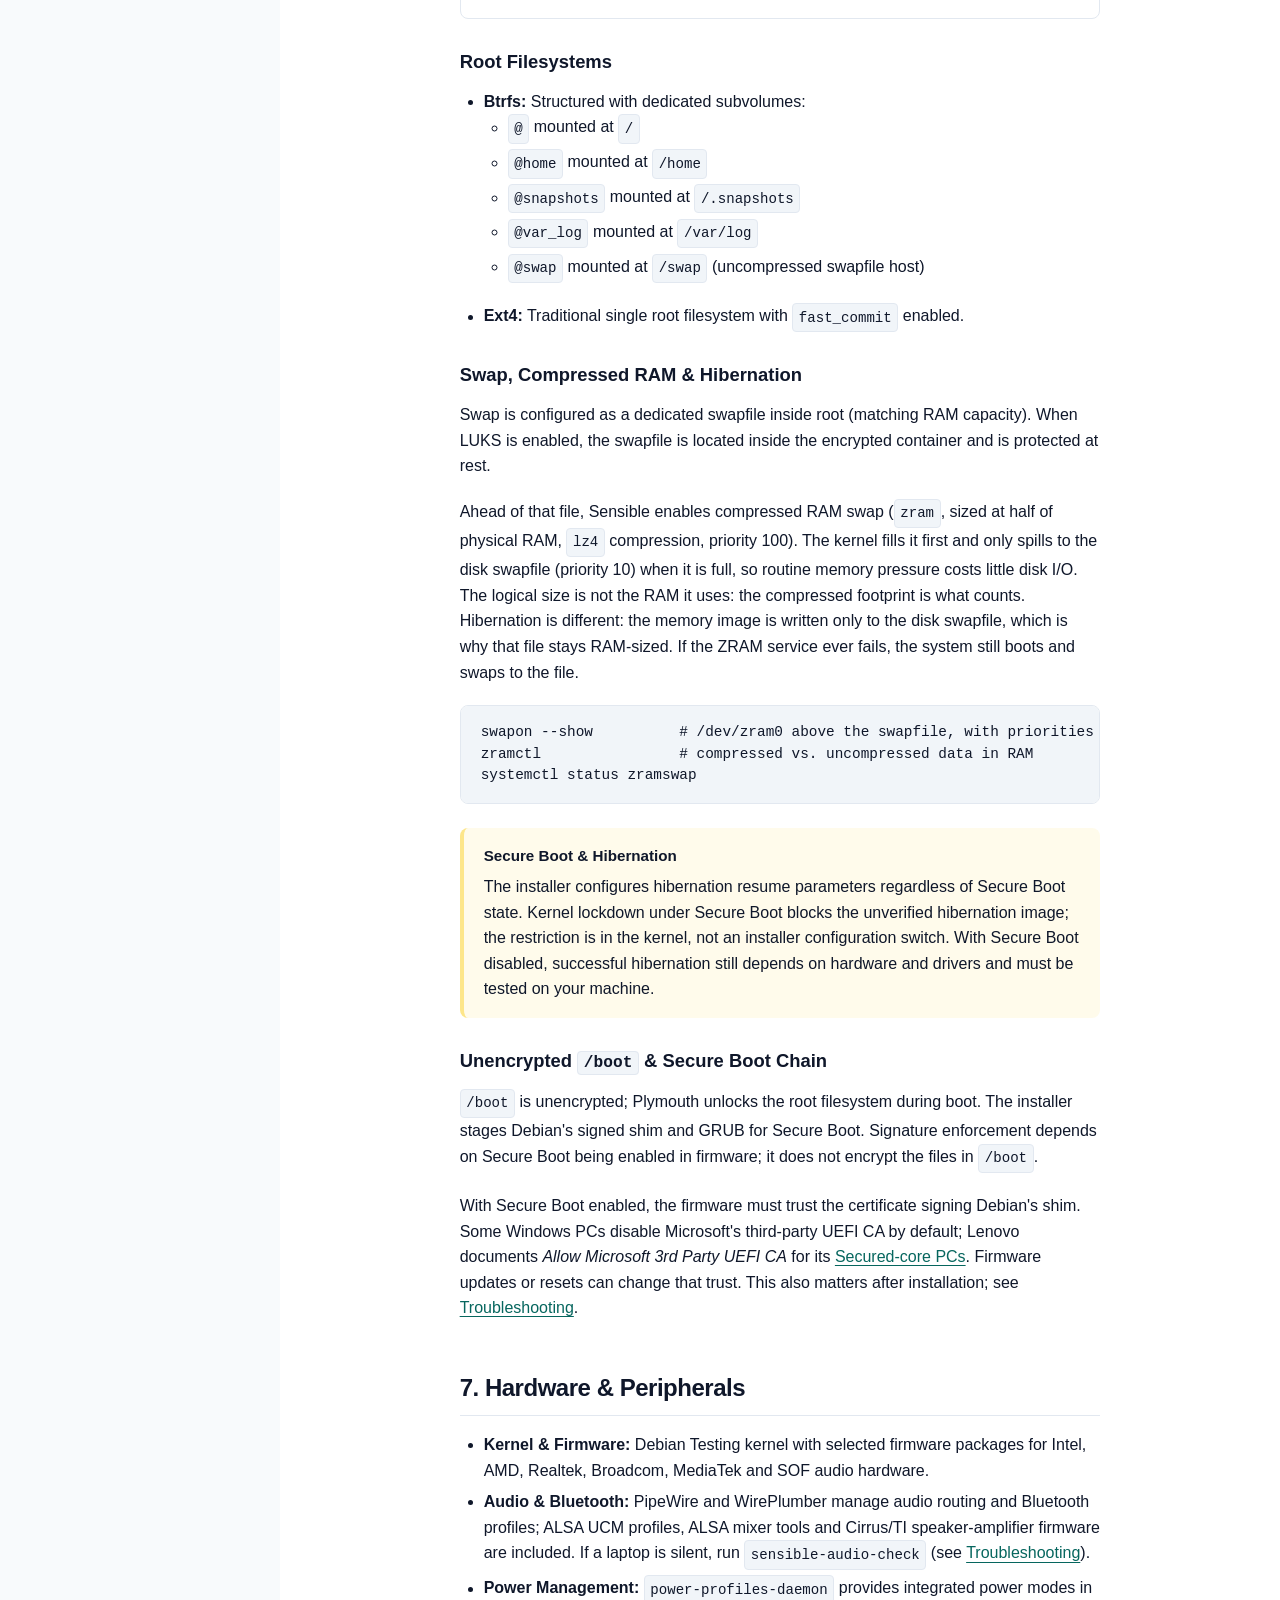
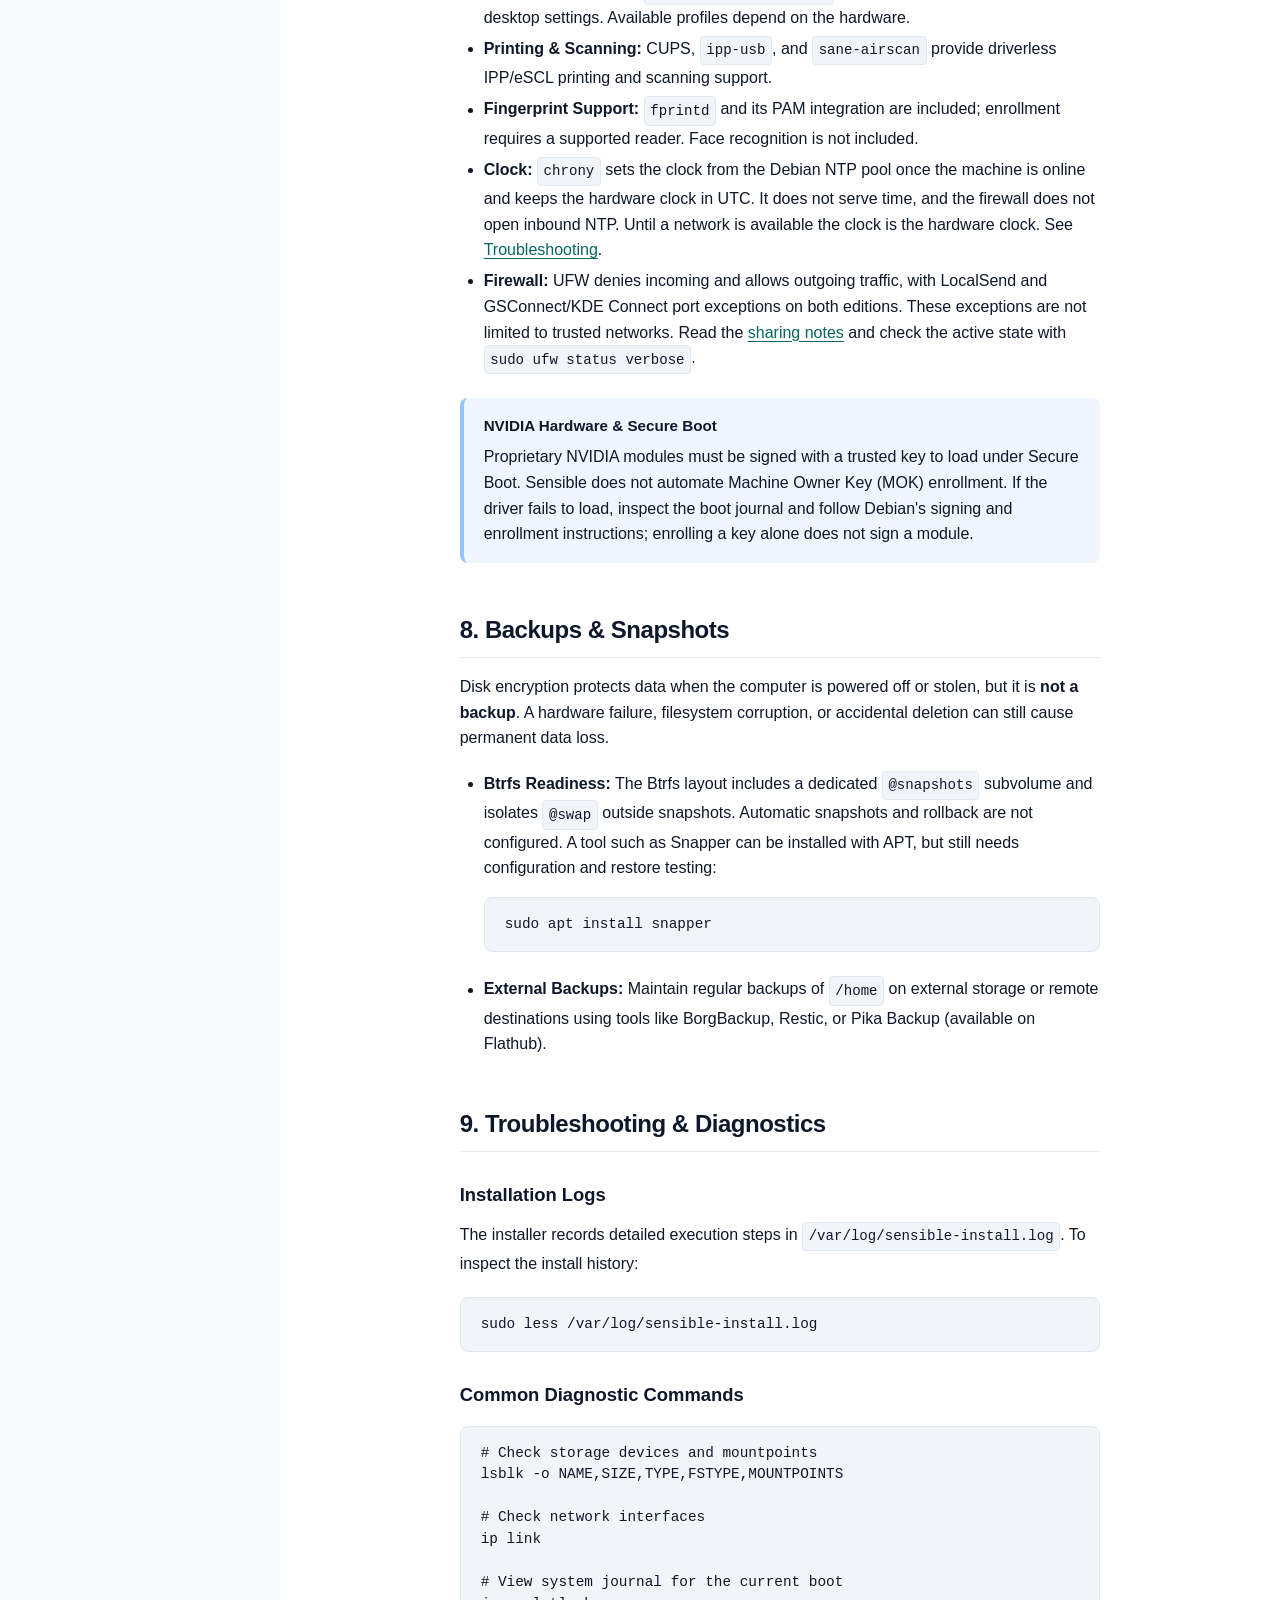
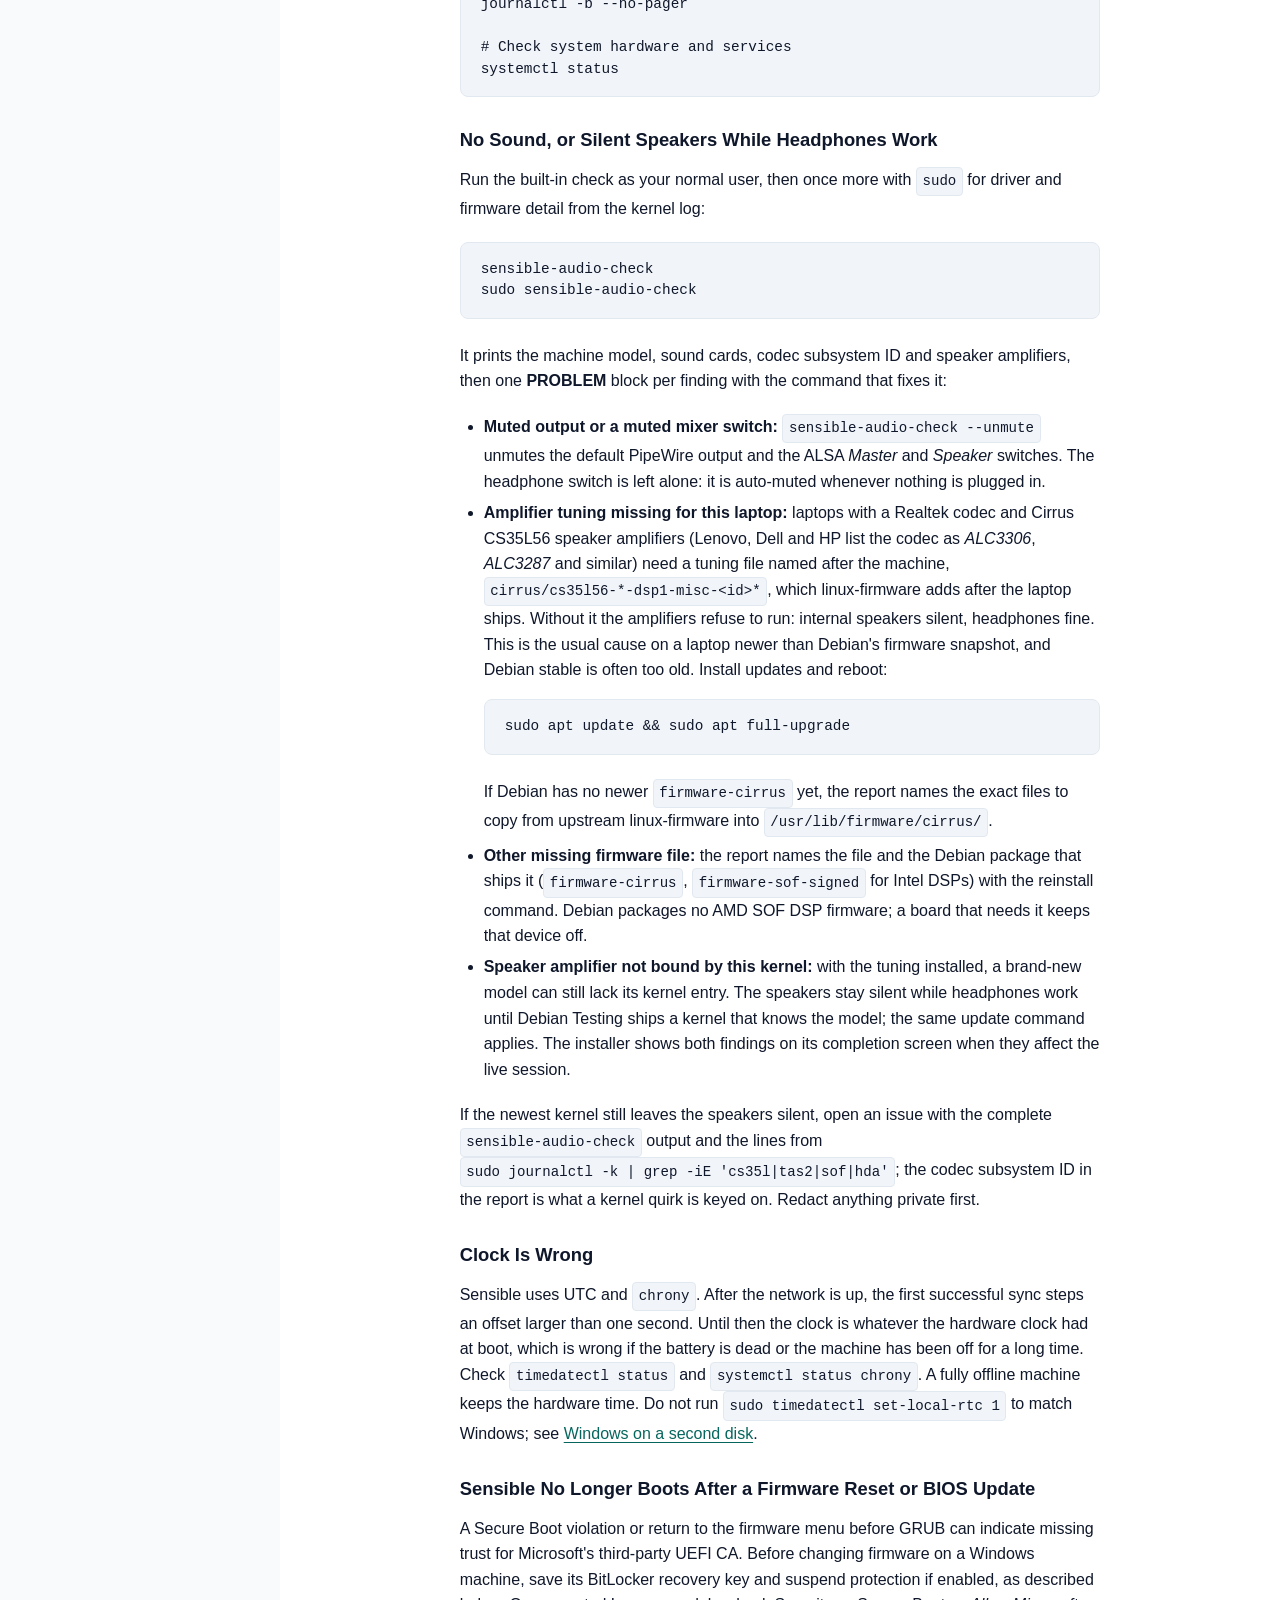
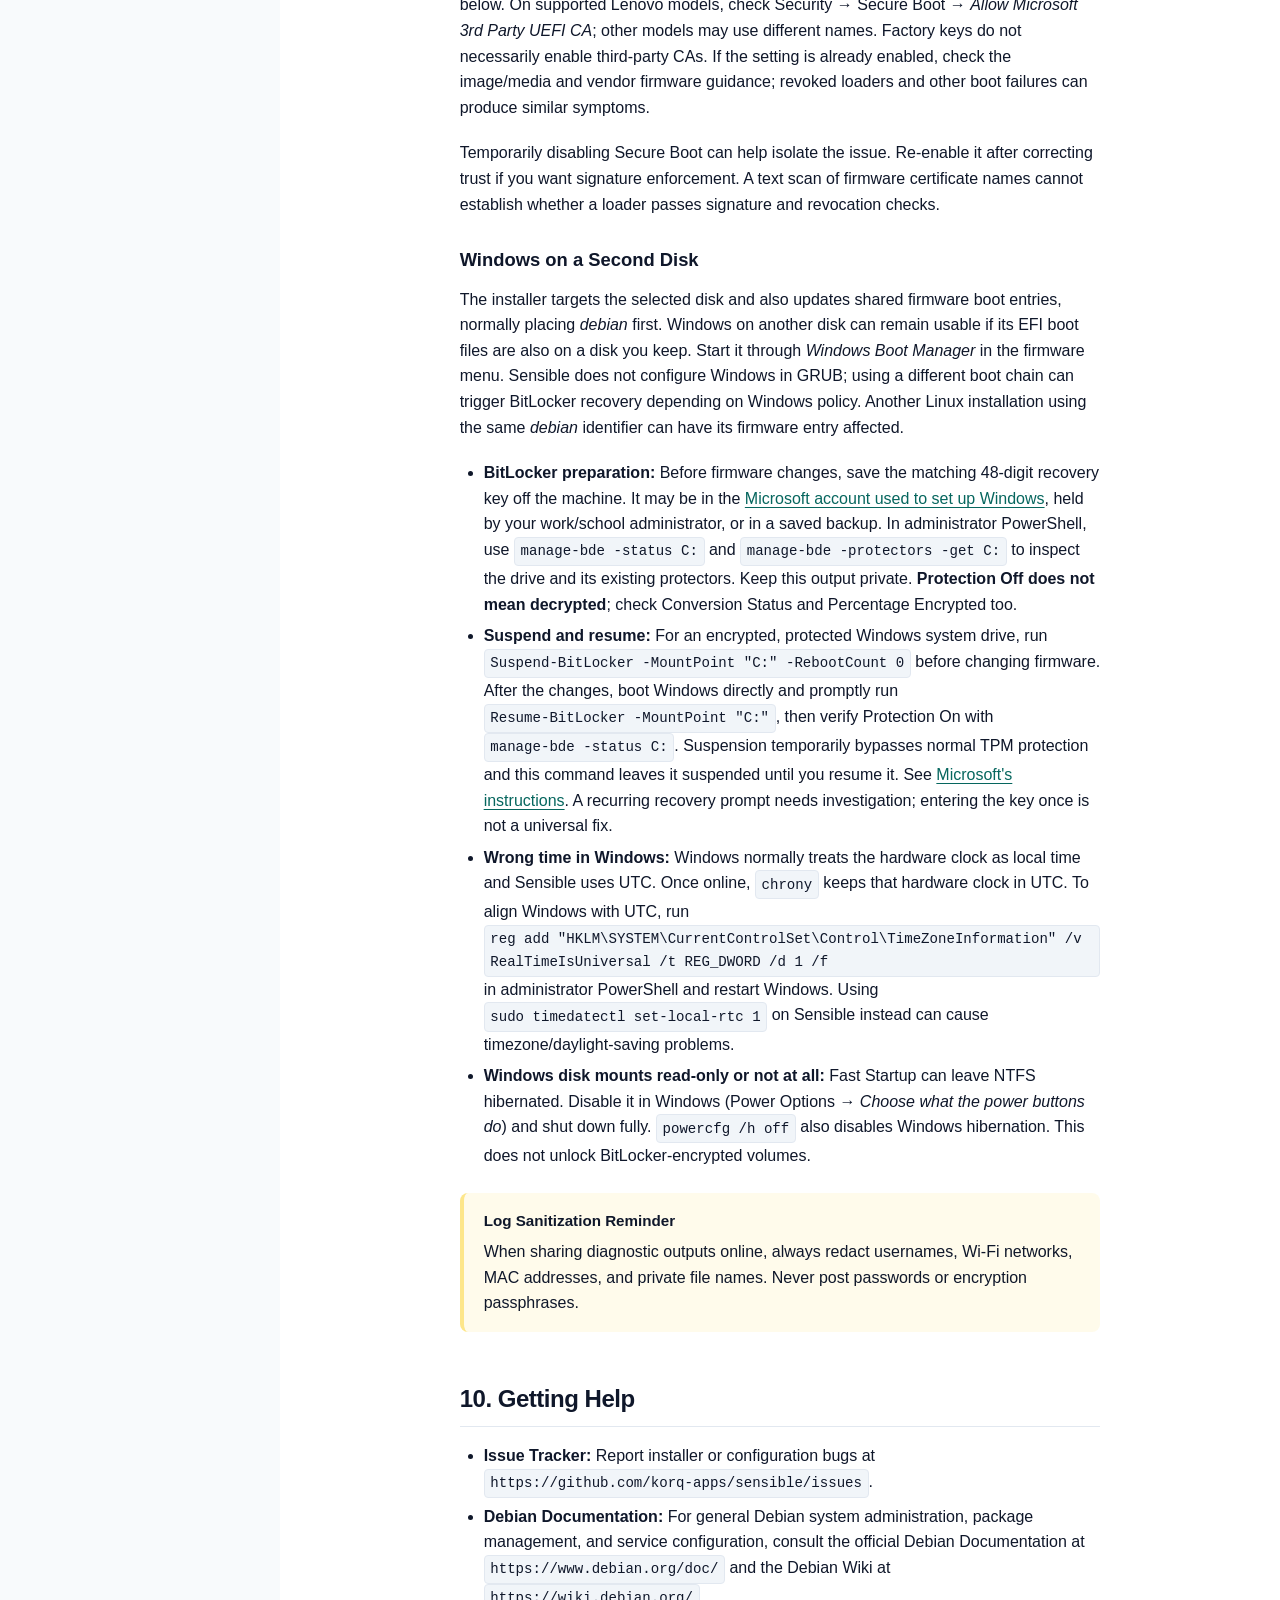
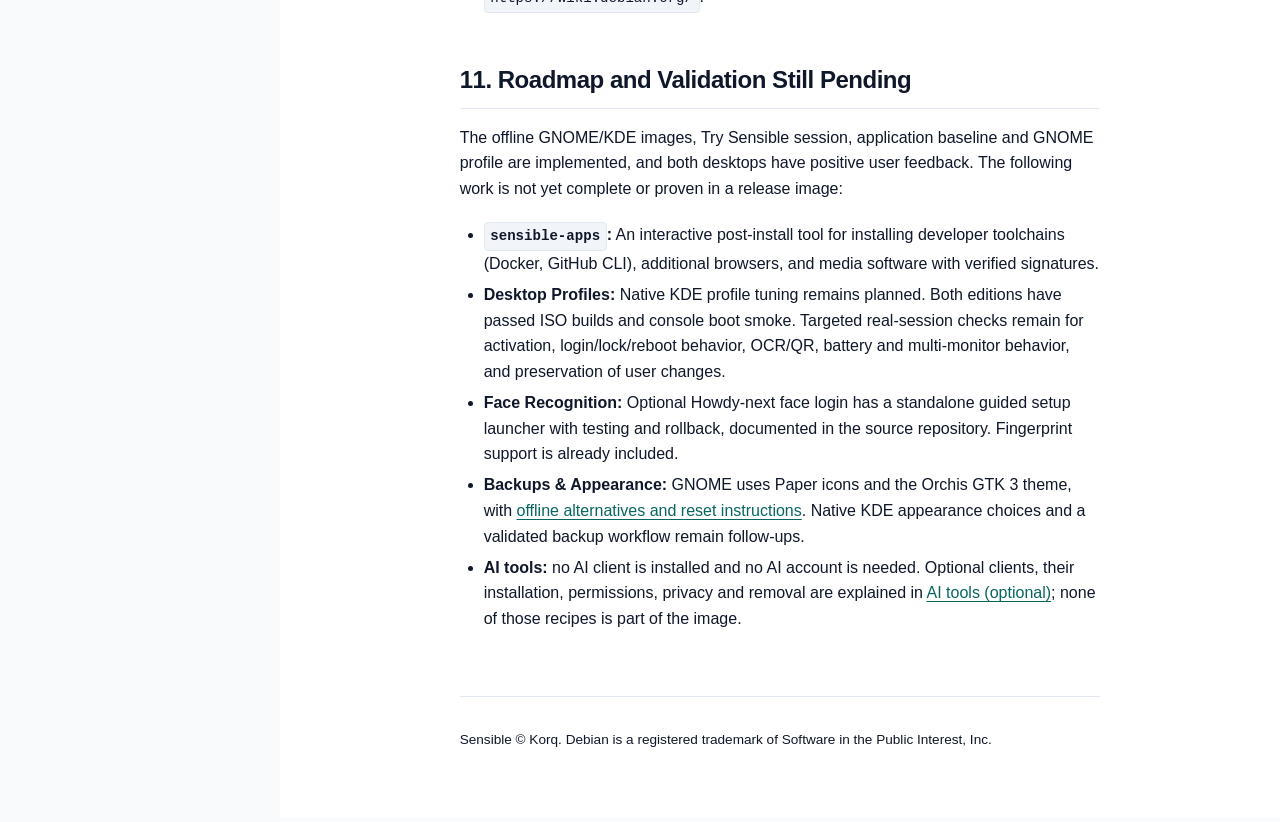
==== commit 4cb43c24: "feat(manual): add optional AI tools chapter with verified client recipes Documents choosing, install" ====
--- a/manual/index.html
+++ b/manual/index.html
@@ -5,7 +5,6 @@
   <meta name="viewport" content="width=device-width, initial-scale=1.0">
   <title>Sensible User Manual</title>
   <link rel="stylesheet" href="manual.css">
-  <link rel="icon" type="image/svg+xml" href="assets/sensible-favicon.svg">
 </head>
 <body>
   <a href="#main" class="skip-link">Skip to main content</a>
@@ -13,13 +12,10 @@
   <div class="app-container">
     <aside class="sidebar" aria-label="Documentation Navigation">
       <div class="brand">
-        <a class="brand-logo" href="index.html" aria-label="Sensible manual home">
-          <picture>
-            <source media="screen and (prefers-color-scheme: dark)" srcset="assets/sensible-logo-dark.svg">
-            <img src="assets/sensible-logo-light.svg" alt="Sensible" width="514" height="108">
-          </picture>
-        </a>
-        <span class="brand-badge">Offline Manual</span>
+        <div class="brand-title">
+          <span>Sensible</span>
+          <span class="brand-badge">Offline Manual</span>
+        </div>
         <div class="brand-subtitle">Debian Testing Appliance</div>
       </div>
 
@@ -27,6 +23,7 @@
         <ul class="nav-list">
           <li><a href="applications.html" class="nav-link">Everyday applications →</a></li>
           <li><a href="terminal-tools.html" class="nav-link">Terminal tools &amp; recipes →</a></li>
+          <li><a href="ai-tools.html" class="nav-link">AI tools (optional) →</a></li>
           <li><a href="#welcome" class="nav-link">1. Welcome</a></li>
           <li><a href="#first-five-minutes" class="nav-link">2. First Five Minutes</a></li>
           <li><a href="#desktop-basics" class="nav-link">3. Desktop &amp; Shortcuts</a></li>
@@ -371,6 +368,7 @@
             <li><strong>Desktop Profiles:</strong> Native KDE profile tuning remains planned. Both editions have passed ISO builds and console boot smoke. Targeted real-session checks remain for activation, login/lock/reboot behavior, OCR/QR, battery and multi-monitor behavior, and preservation of user changes.</li>
             <li><strong>Face Recognition:</strong> Optional Howdy-next face login has a standalone guided setup launcher with testing and rollback, documented in the source repository. Fingerprint support is already included.</li>
             <li><strong>Backups &amp; Appearance:</strong> GNOME uses Paper icons and the Orchis GTK 3 theme, with <a href="applications.html#themes">offline alternatives and reset instructions</a>. Native KDE appearance choices and a validated backup workflow remain follow-ups.</li>
+            <li><strong>AI tools:</strong> no AI client is installed and no AI account is needed. Optional clients, their installation, permissions, privacy and removal are explained in <a href="ai-tools.html">AI tools (optional)</a>; none of those recipes is part of the image.</li>
           </ul>
         </section>
 
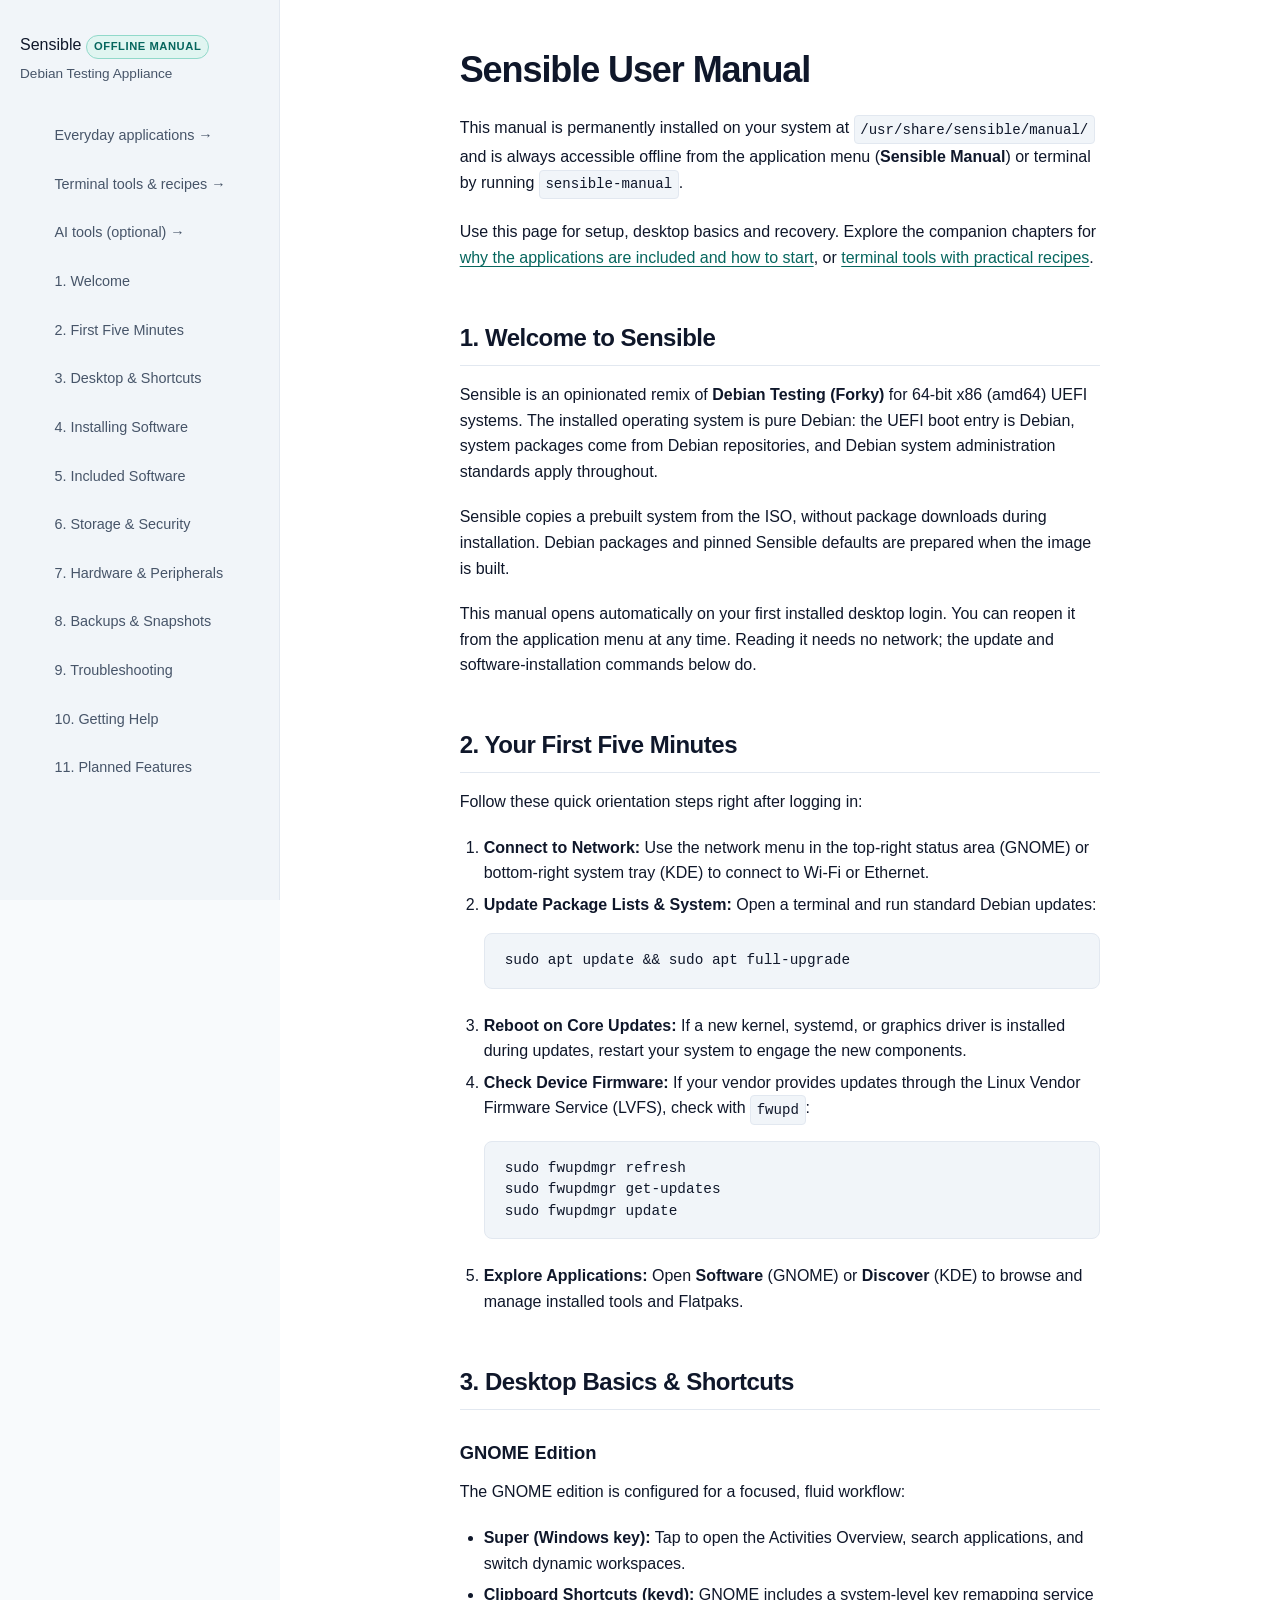
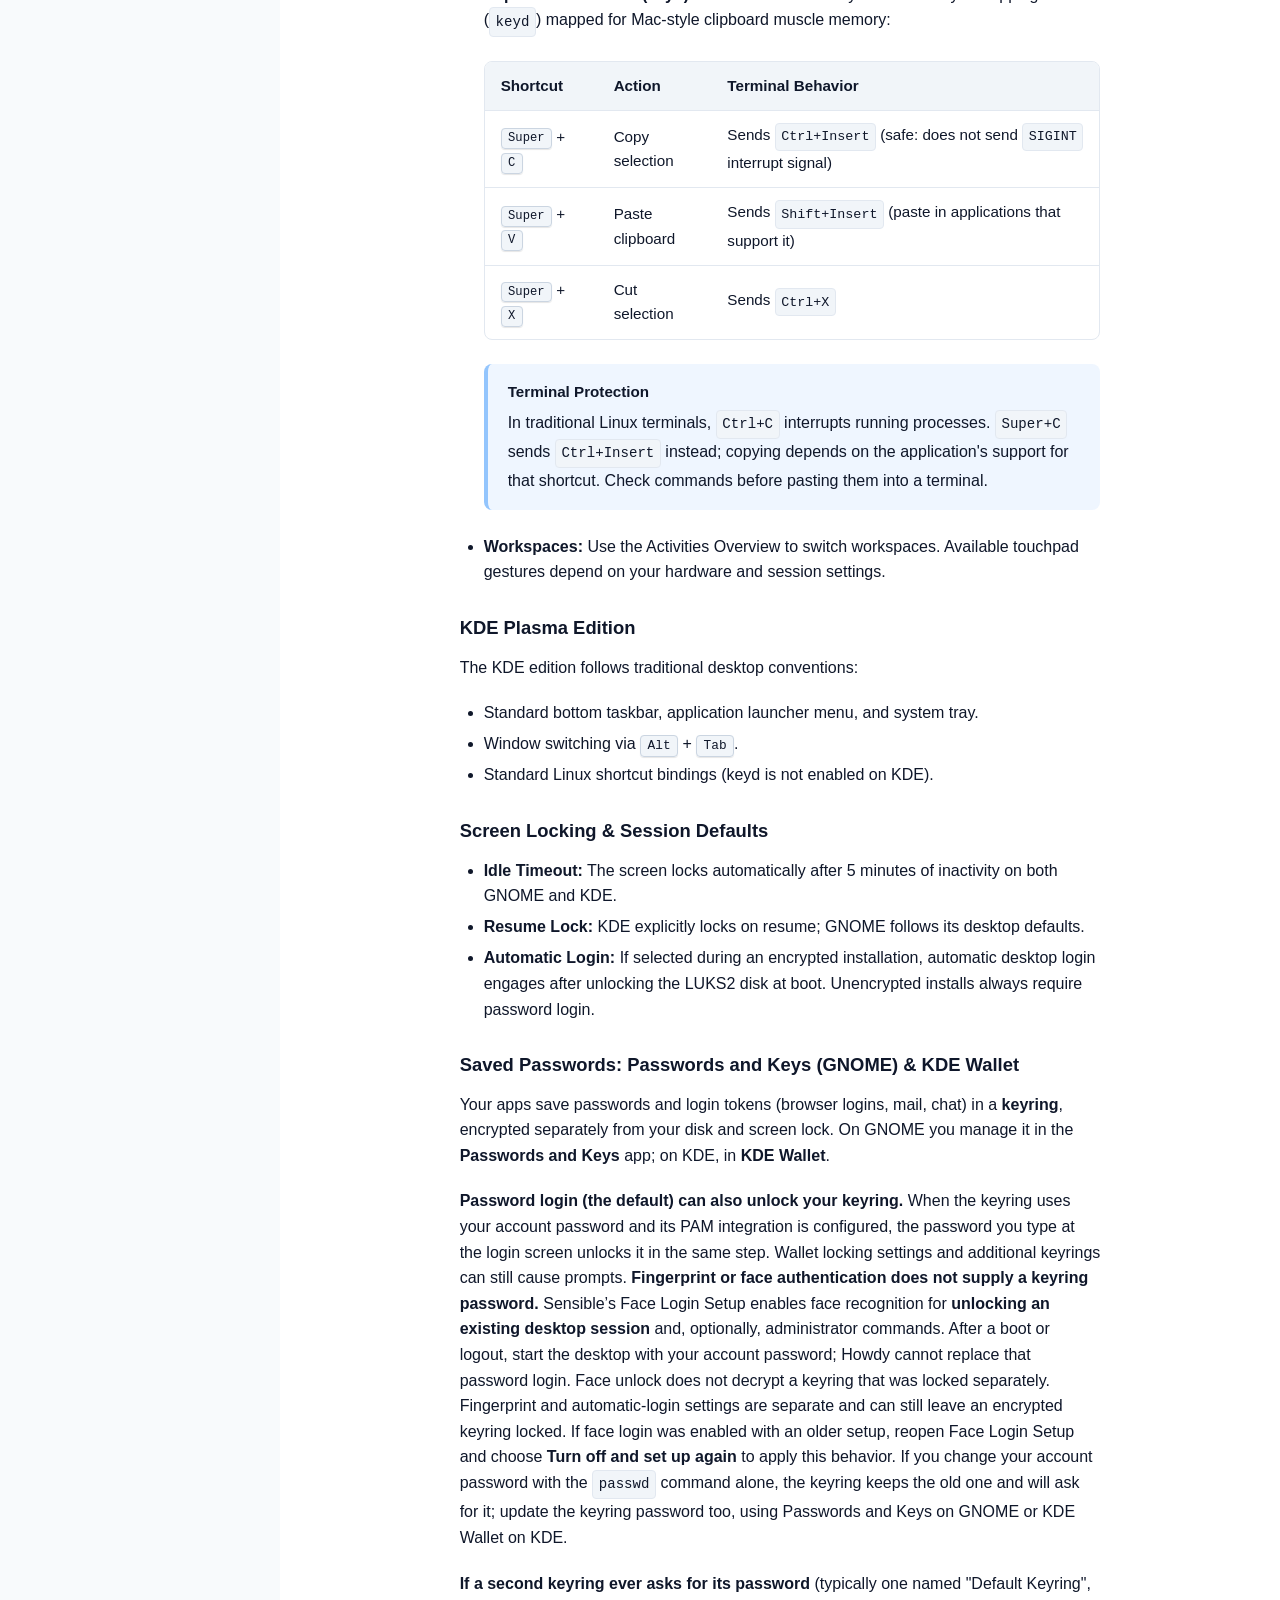
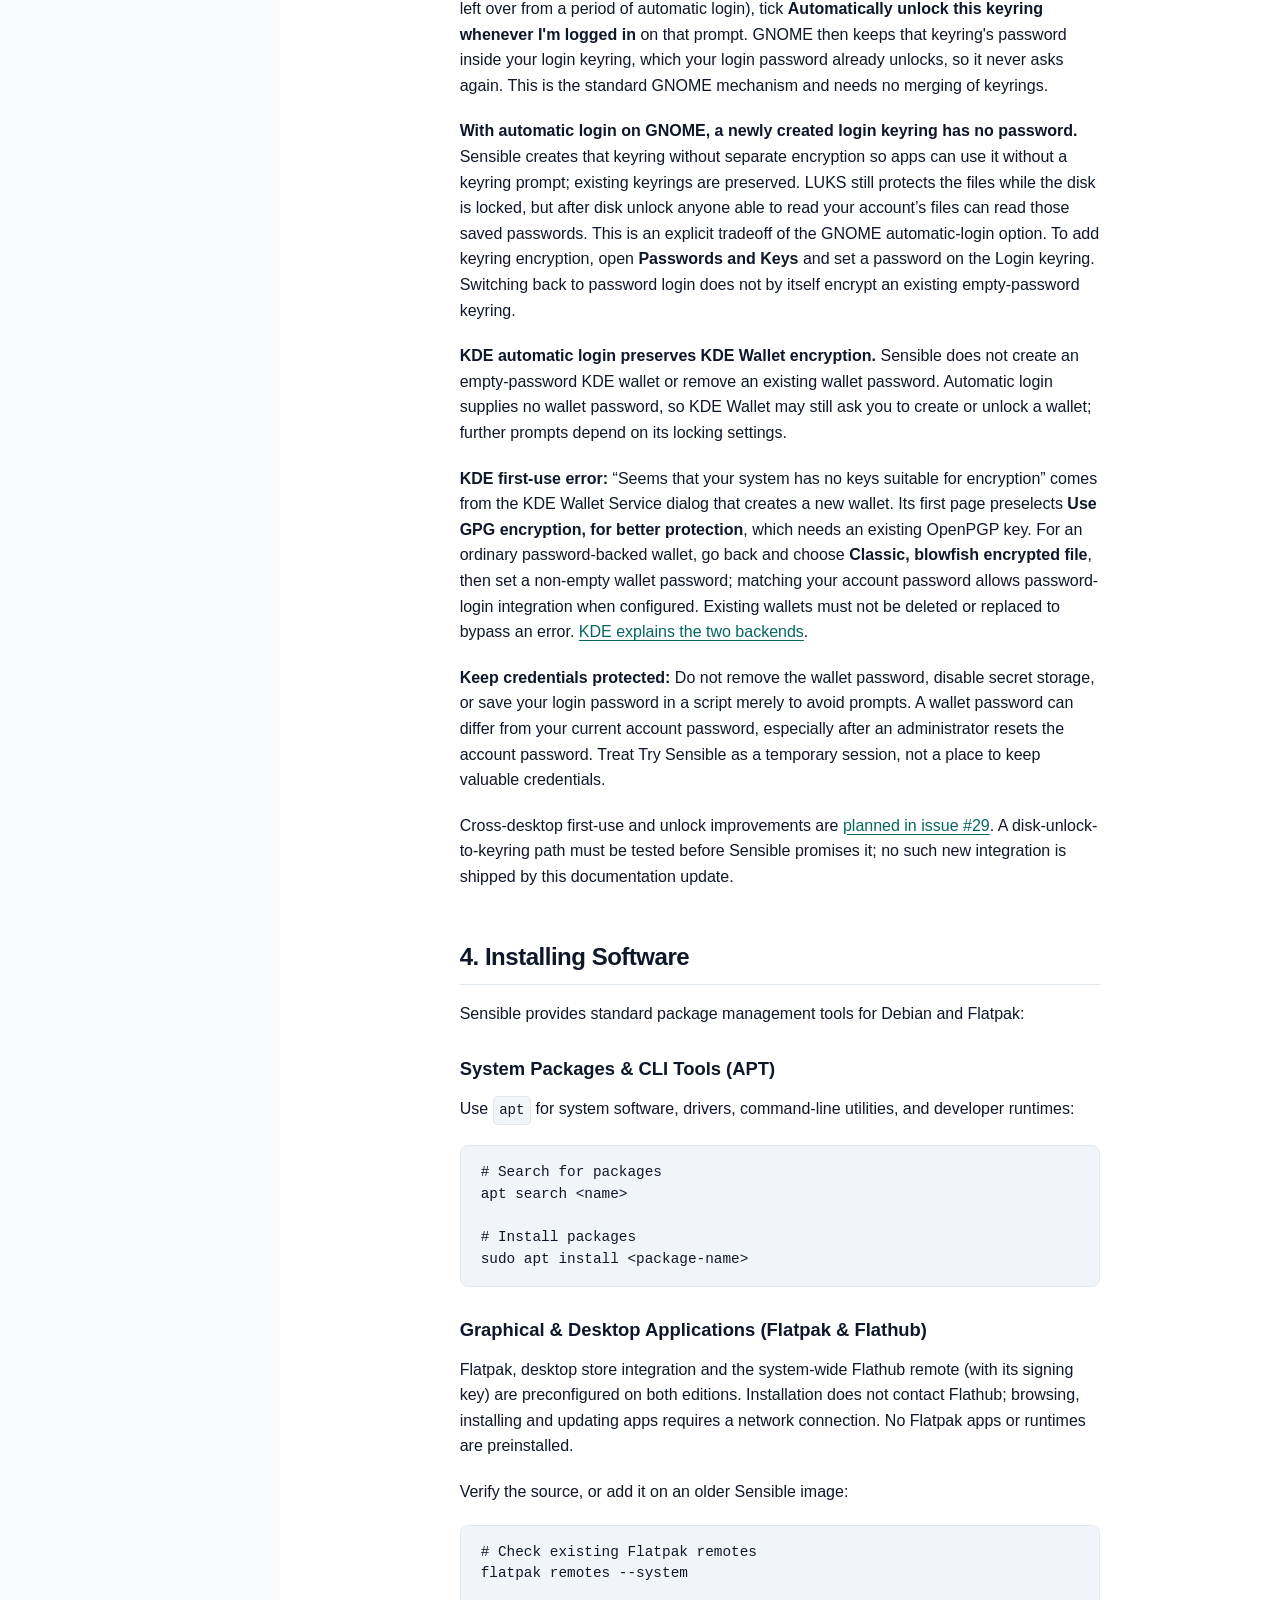
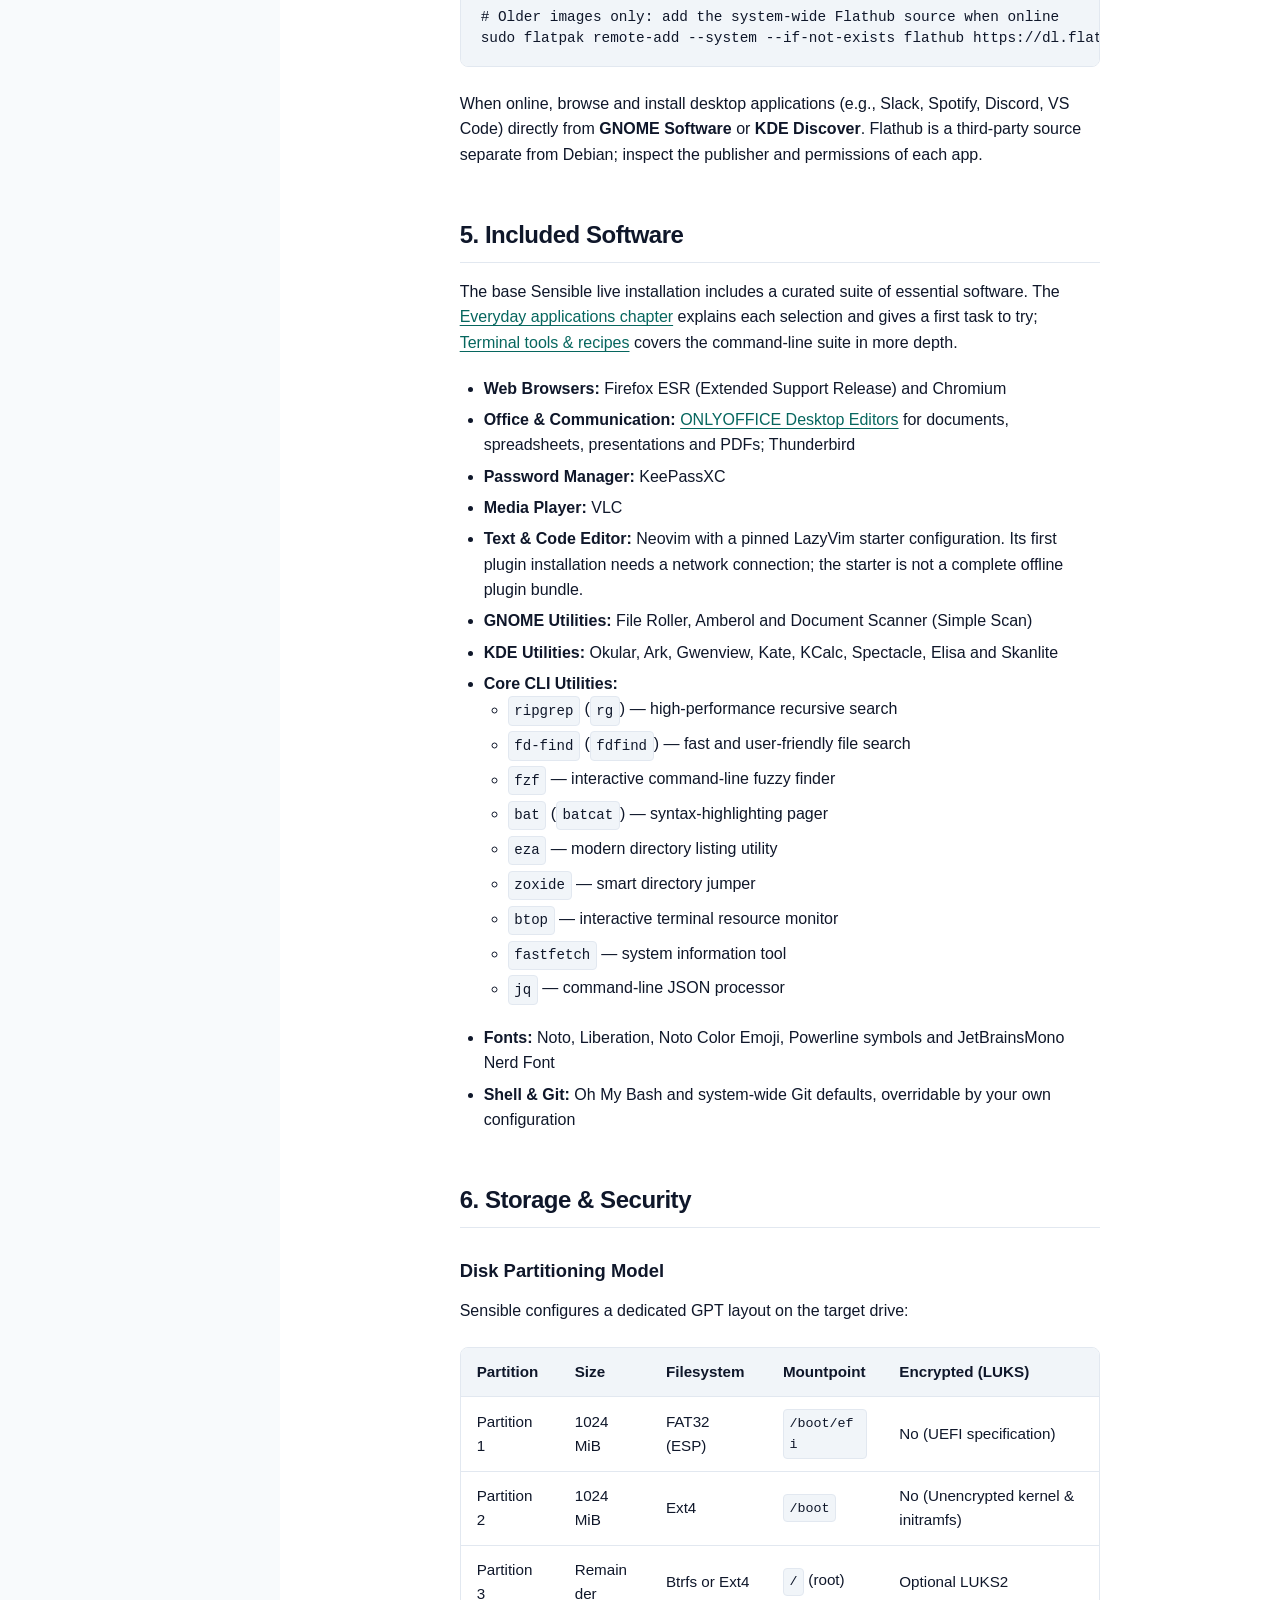
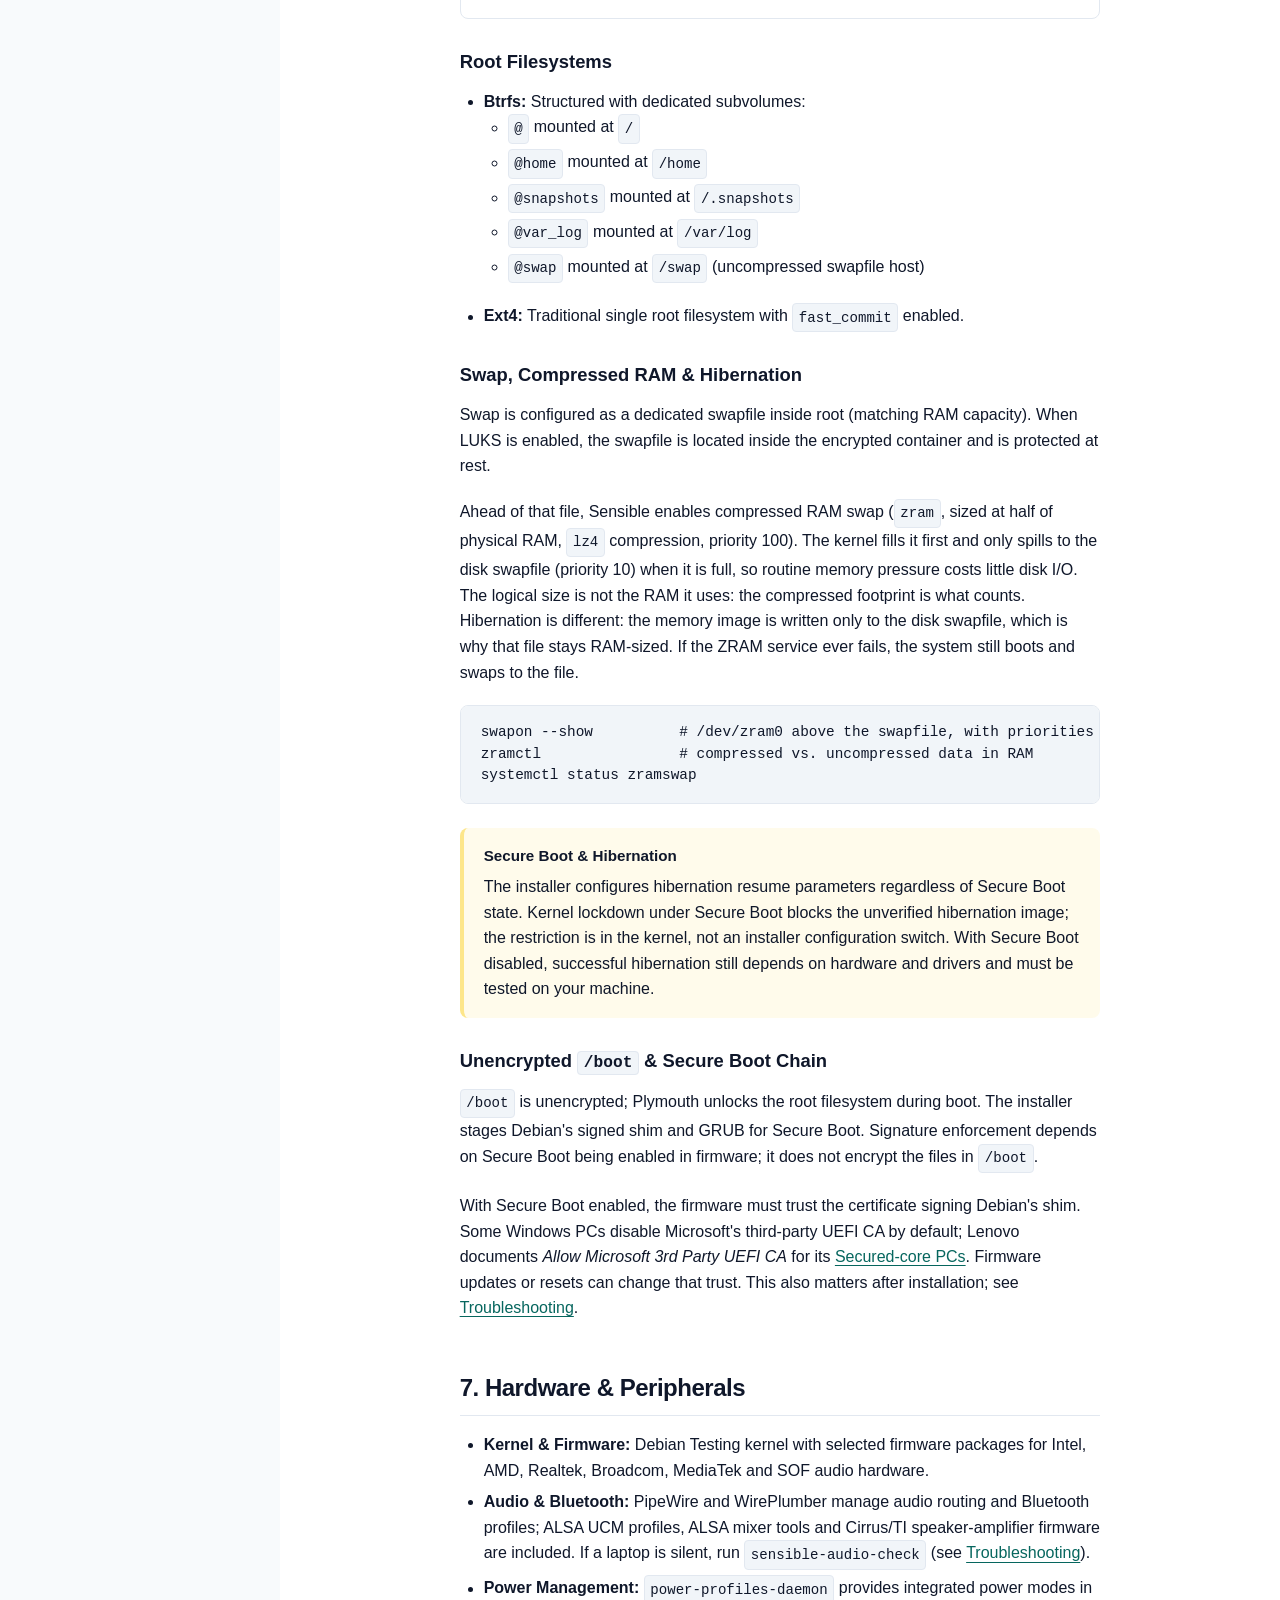
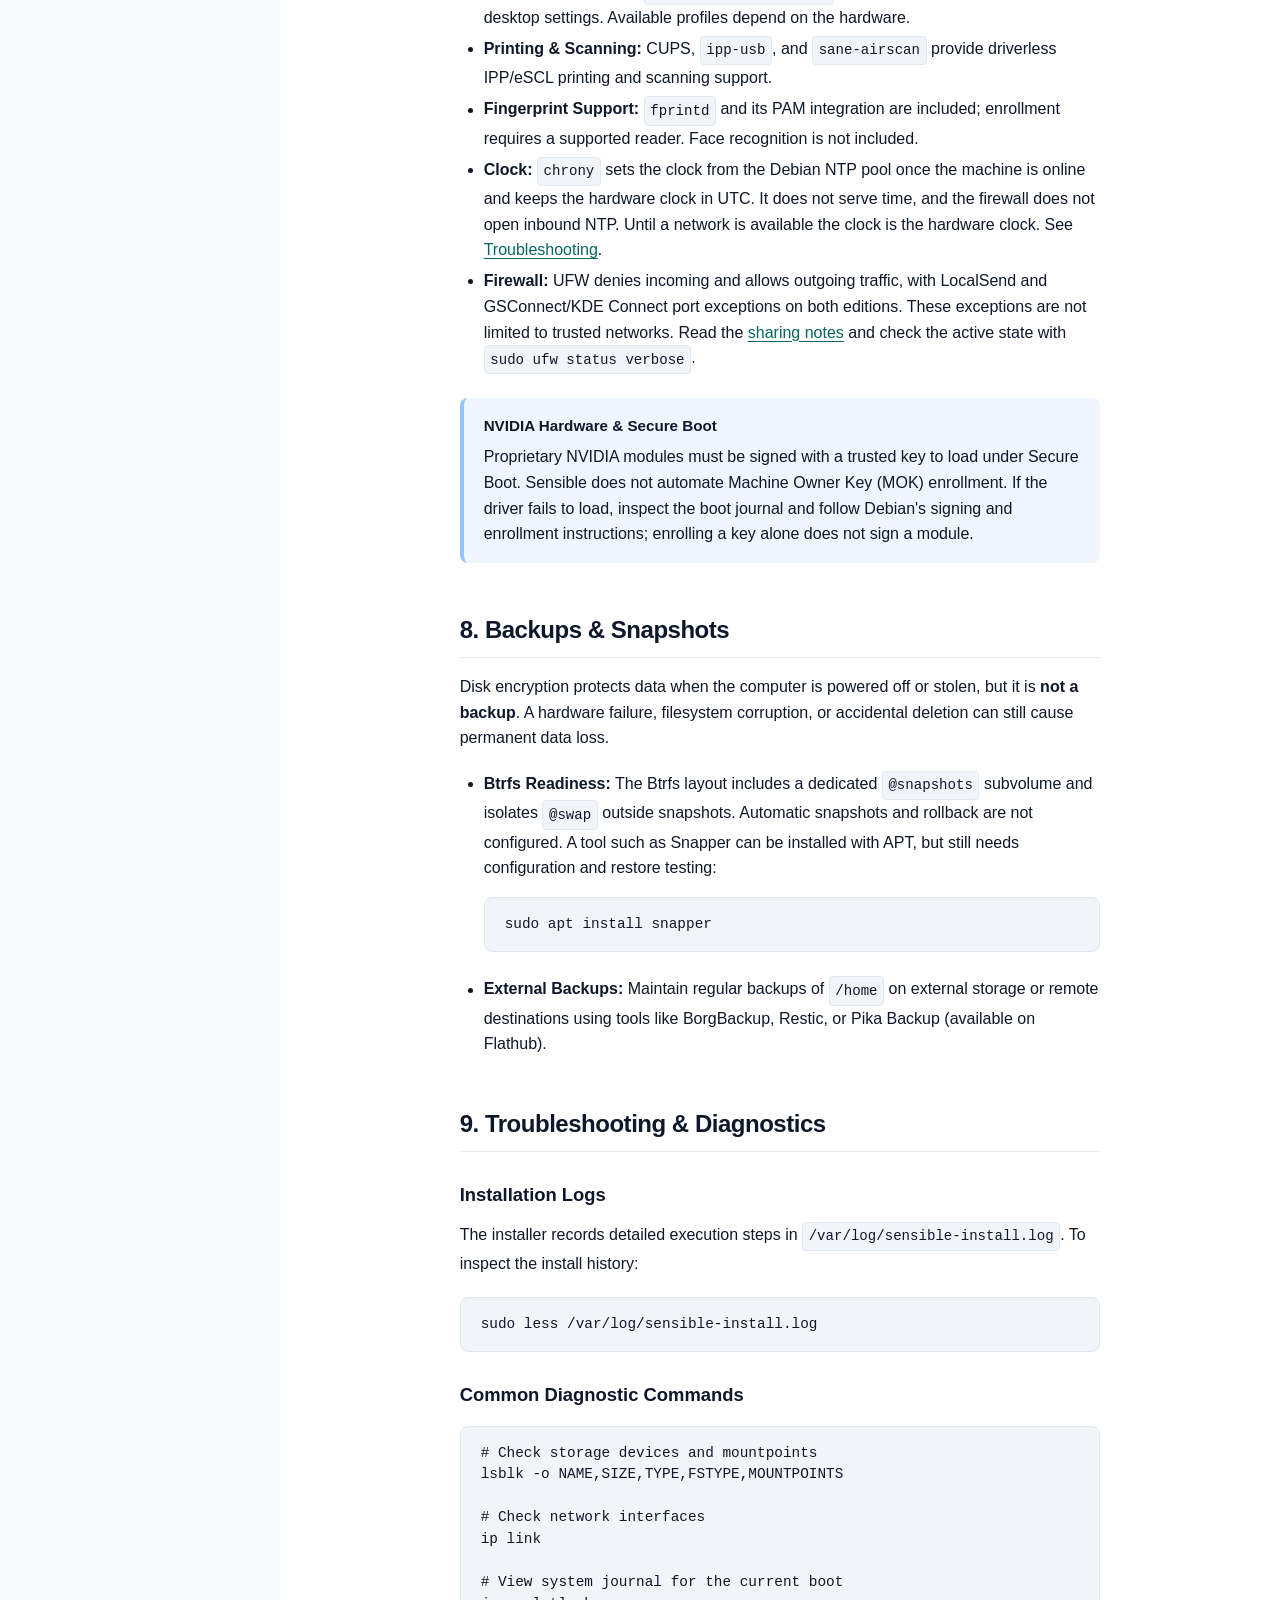
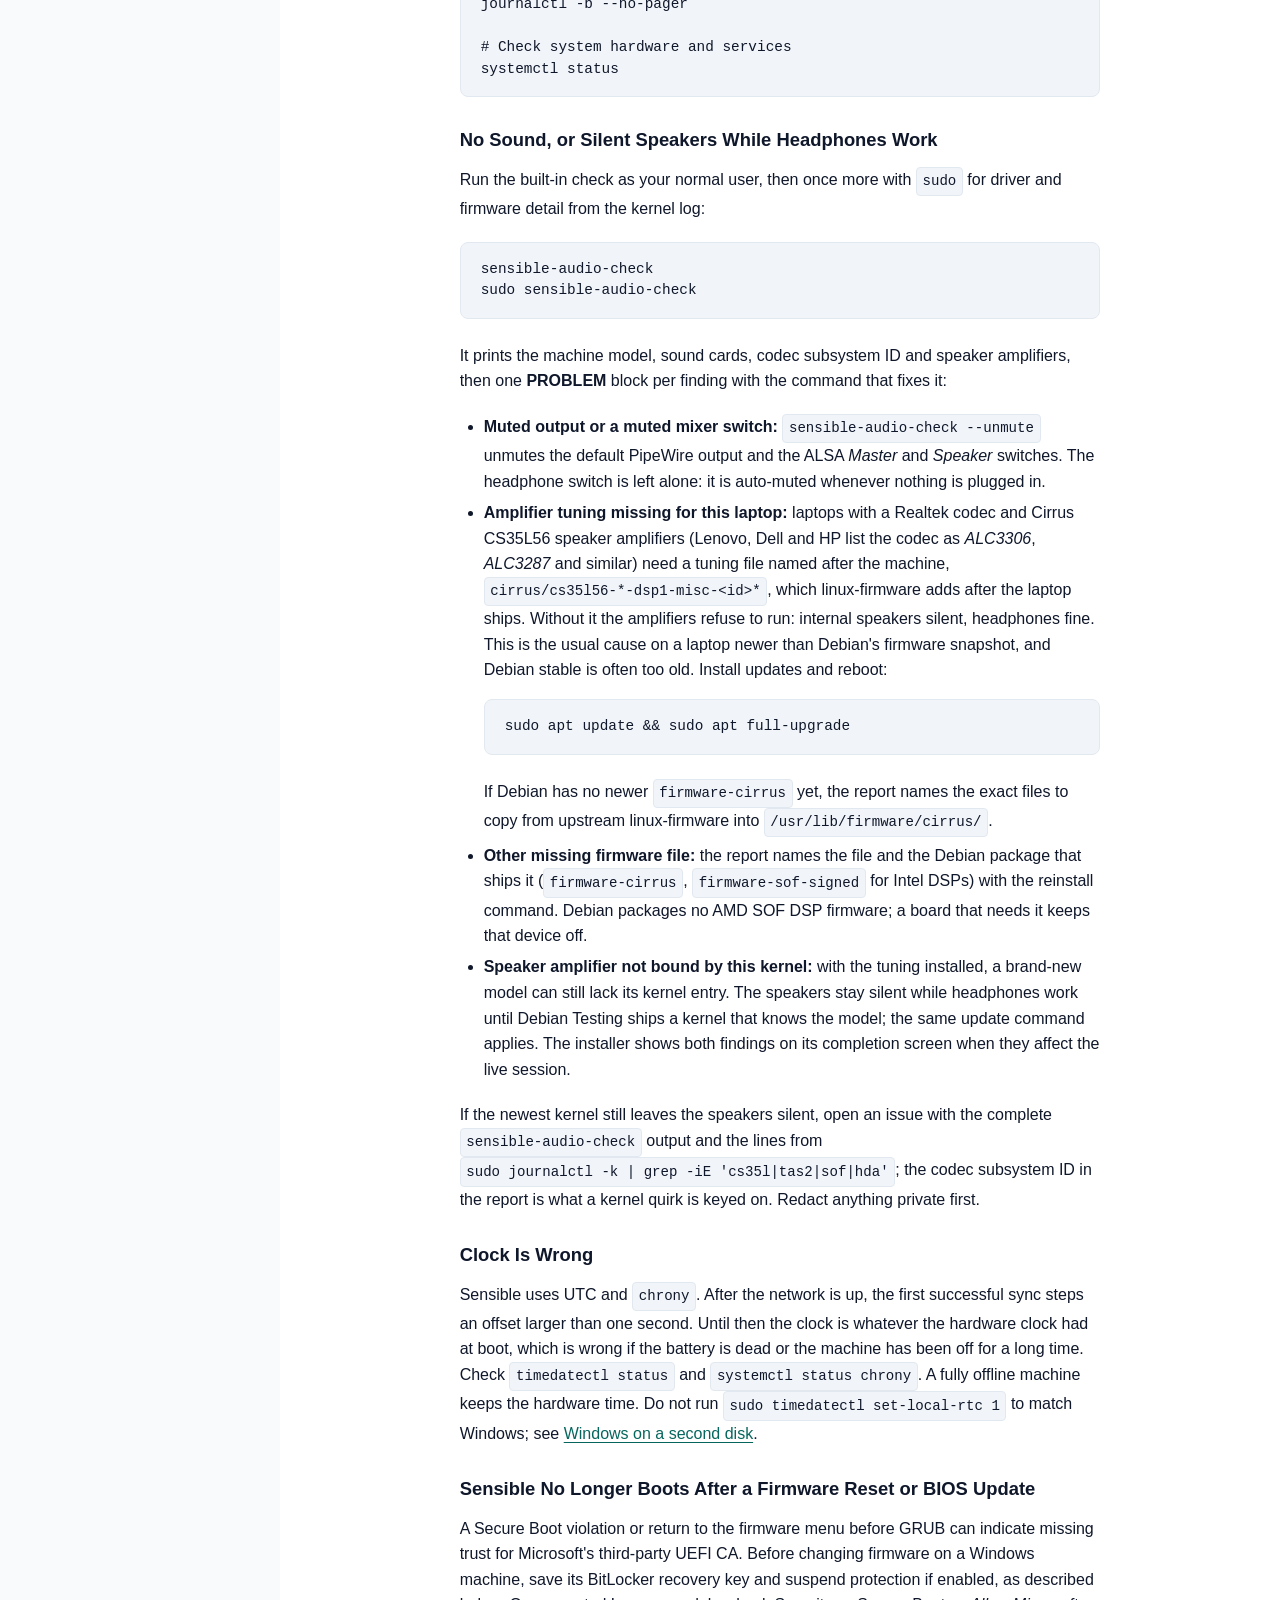
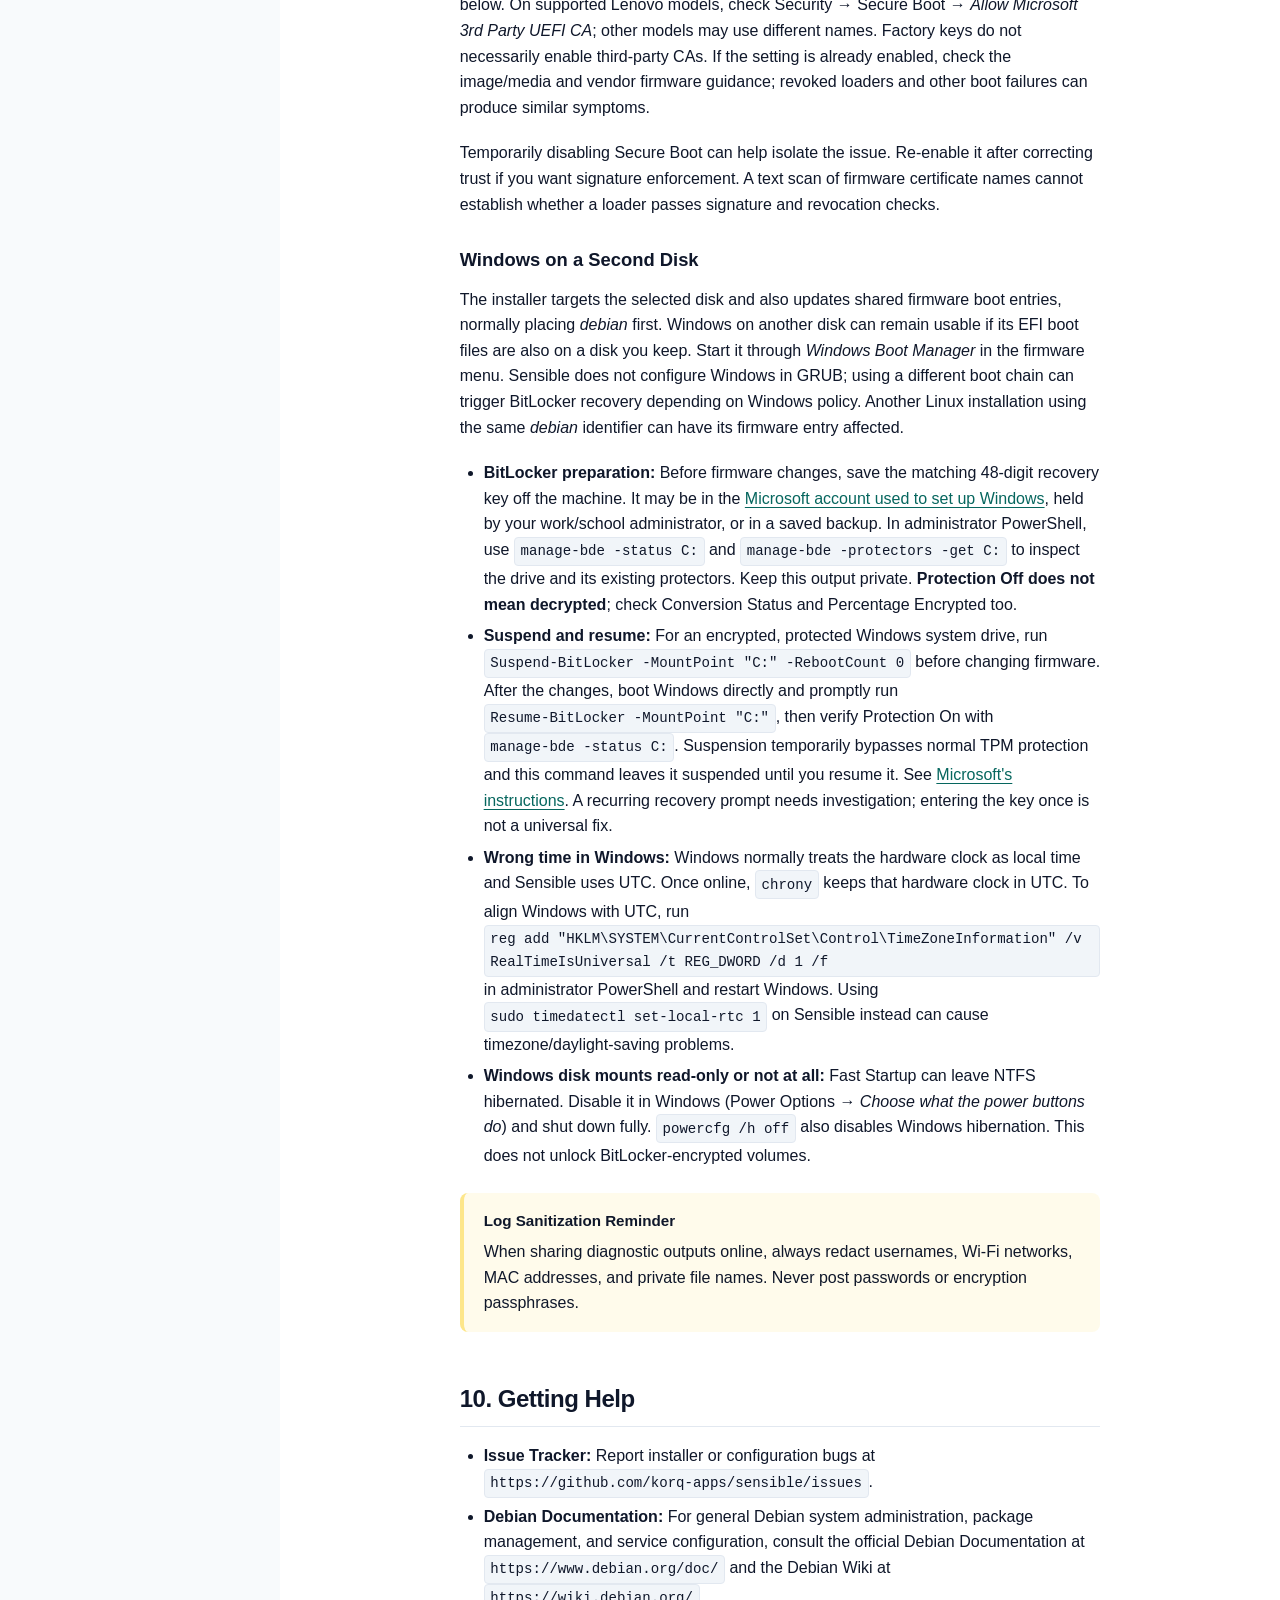
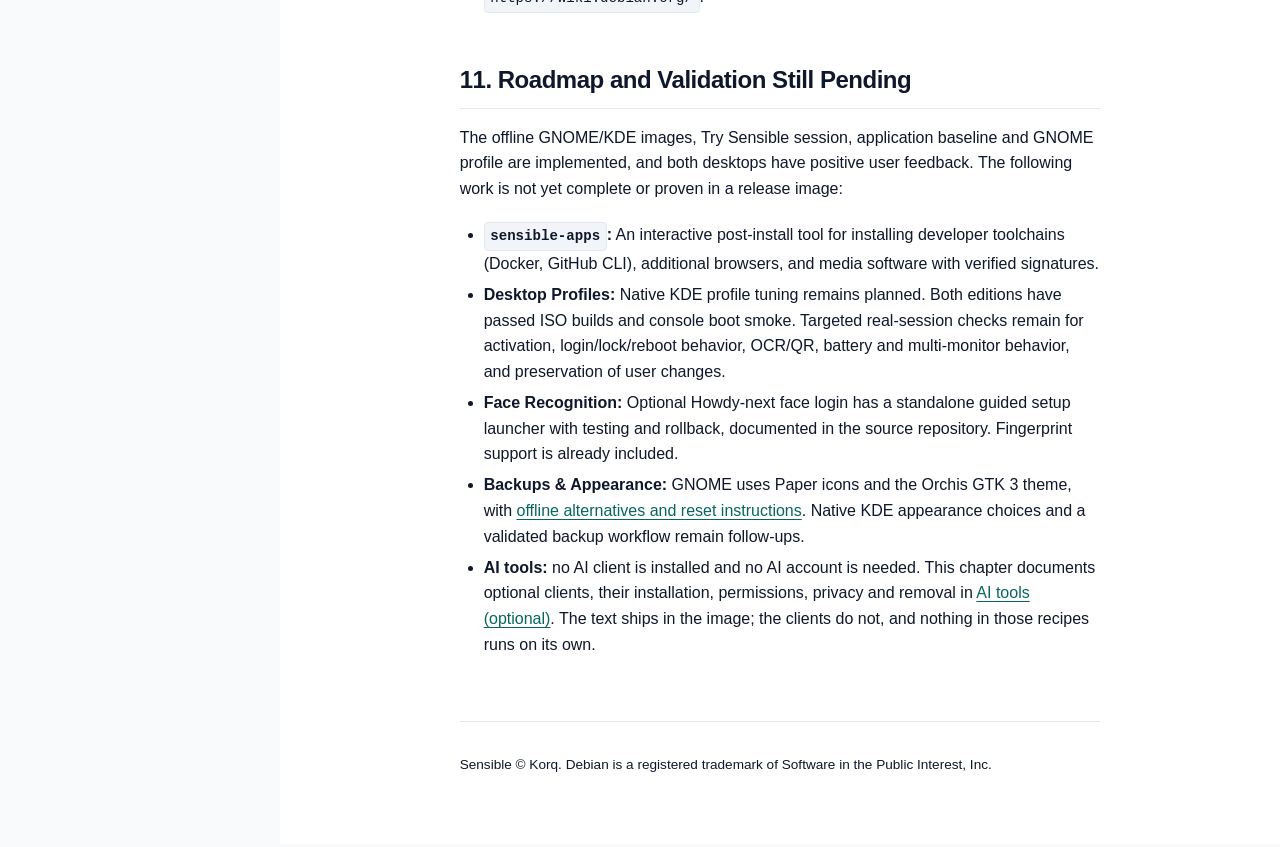
==== commit 635ba467: "docs(manual): non-destructive undo, guarded .env, shared uv dirs, honest status Third review round. " ====
--- a/manual/index.html
+++ b/manual/index.html
@@ -368,7 +368,7 @@
             <li><strong>Desktop Profiles:</strong> Native KDE profile tuning remains planned. Both editions have passed ISO builds and console boot smoke. Targeted real-session checks remain for activation, login/lock/reboot behavior, OCR/QR, battery and multi-monitor behavior, and preservation of user changes.</li>
             <li><strong>Face Recognition:</strong> Optional Howdy-next face login has a standalone guided setup launcher with testing and rollback, documented in the source repository. Fingerprint support is already included.</li>
             <li><strong>Backups &amp; Appearance:</strong> GNOME uses Paper icons and the Orchis GTK 3 theme, with <a href="applications.html#themes">offline alternatives and reset instructions</a>. Native KDE appearance choices and a validated backup workflow remain follow-ups.</li>
-            <li><strong>AI tools:</strong> no AI client is installed and no AI account is needed. Optional clients, their installation, permissions, privacy and removal are explained in <a href="ai-tools.html">AI tools (optional)</a>; none of those recipes is part of the image.</li>
+            <li><strong>AI tools:</strong> no AI client is installed and no AI account is needed. This chapter documents optional clients, their installation, permissions, privacy and removal in <a href="ai-tools.html">AI tools (optional)</a>. The text ships in the image; the clients do not, and nothing in those recipes runs on its own.</li>
           </ul>
         </section>
 
